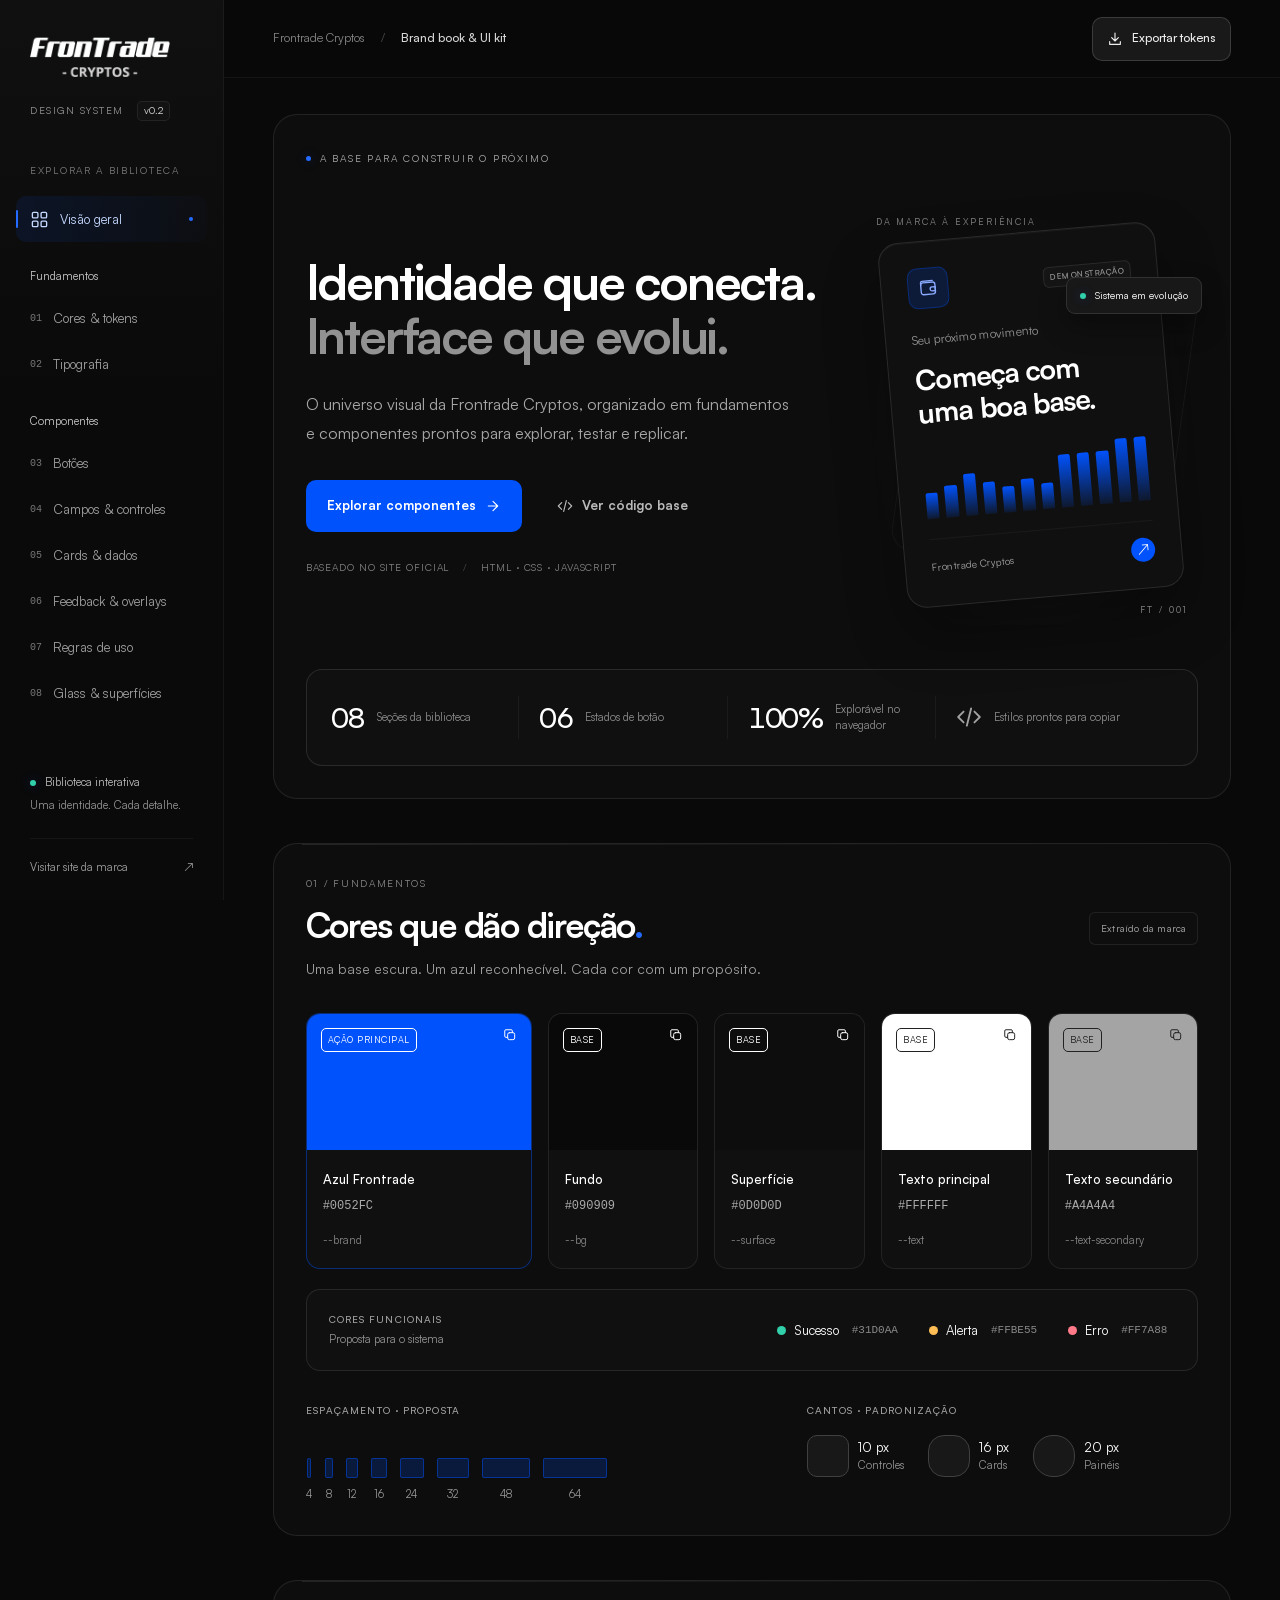
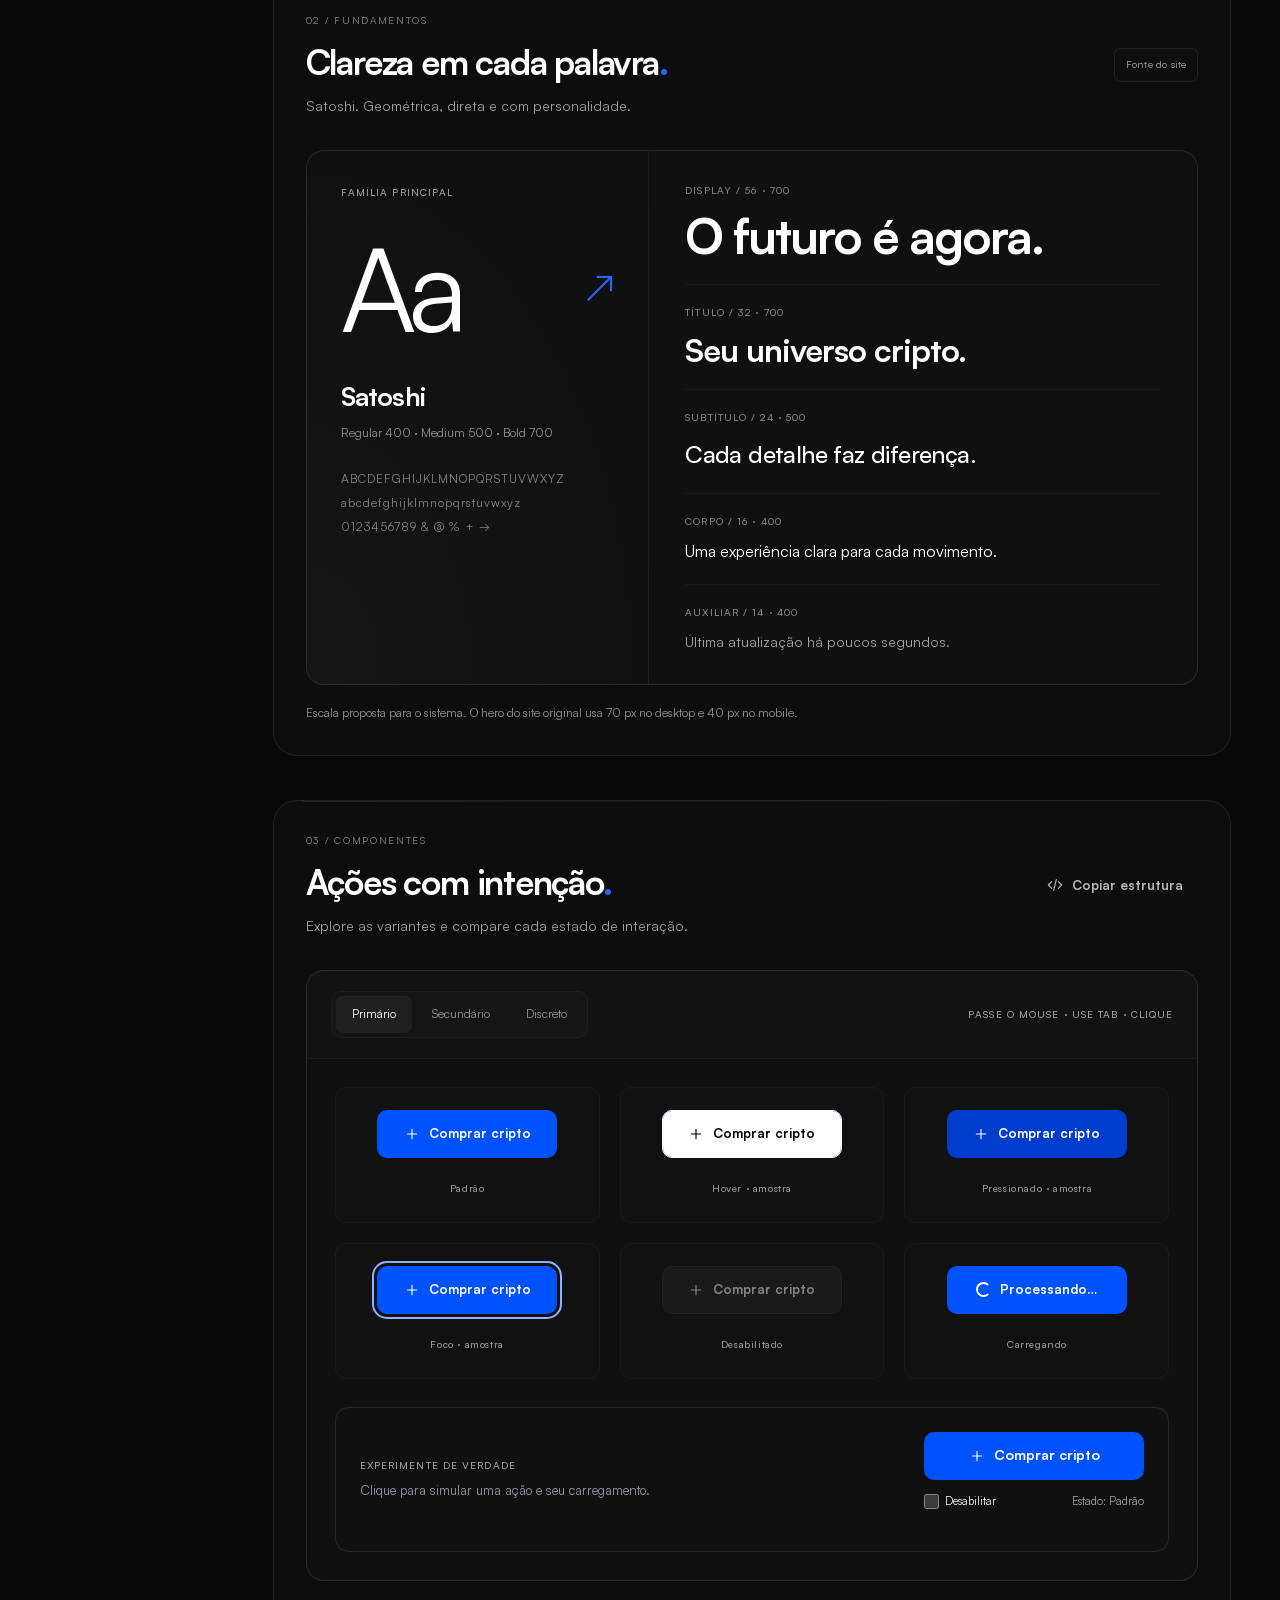
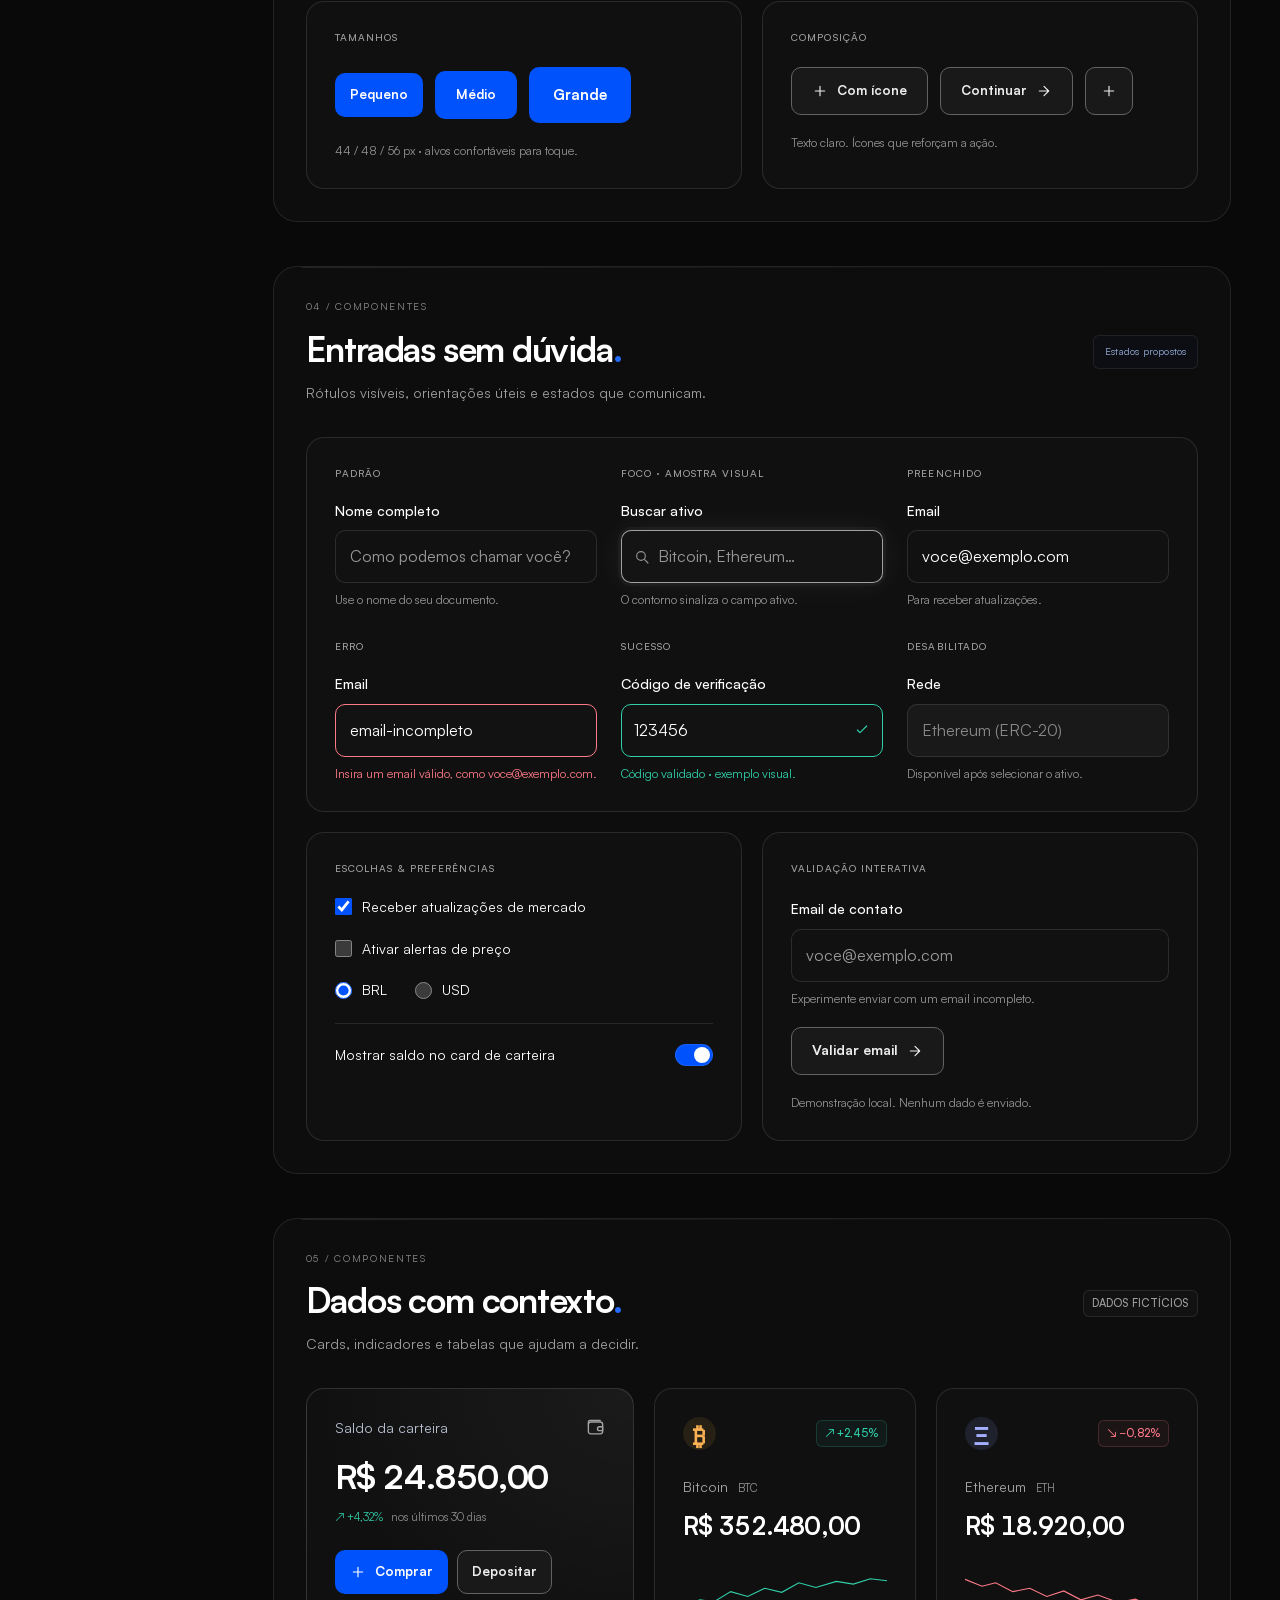
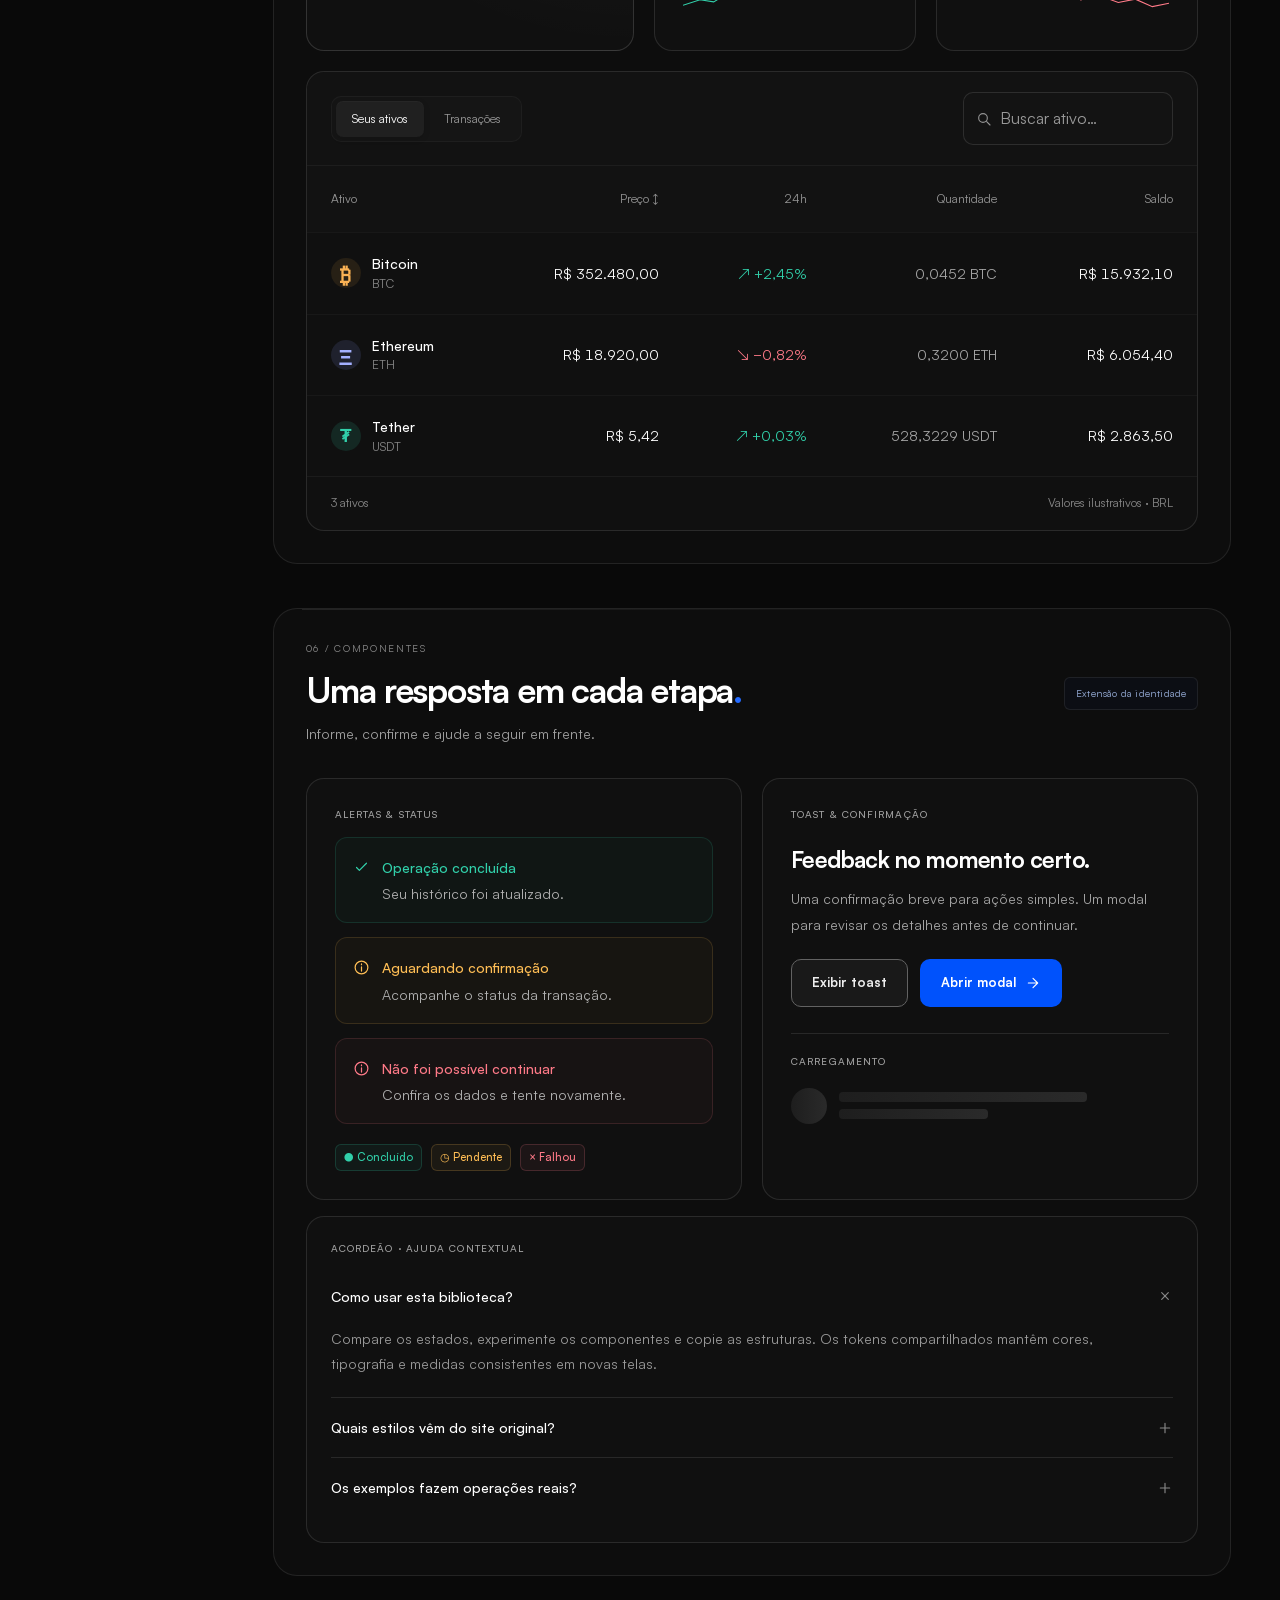
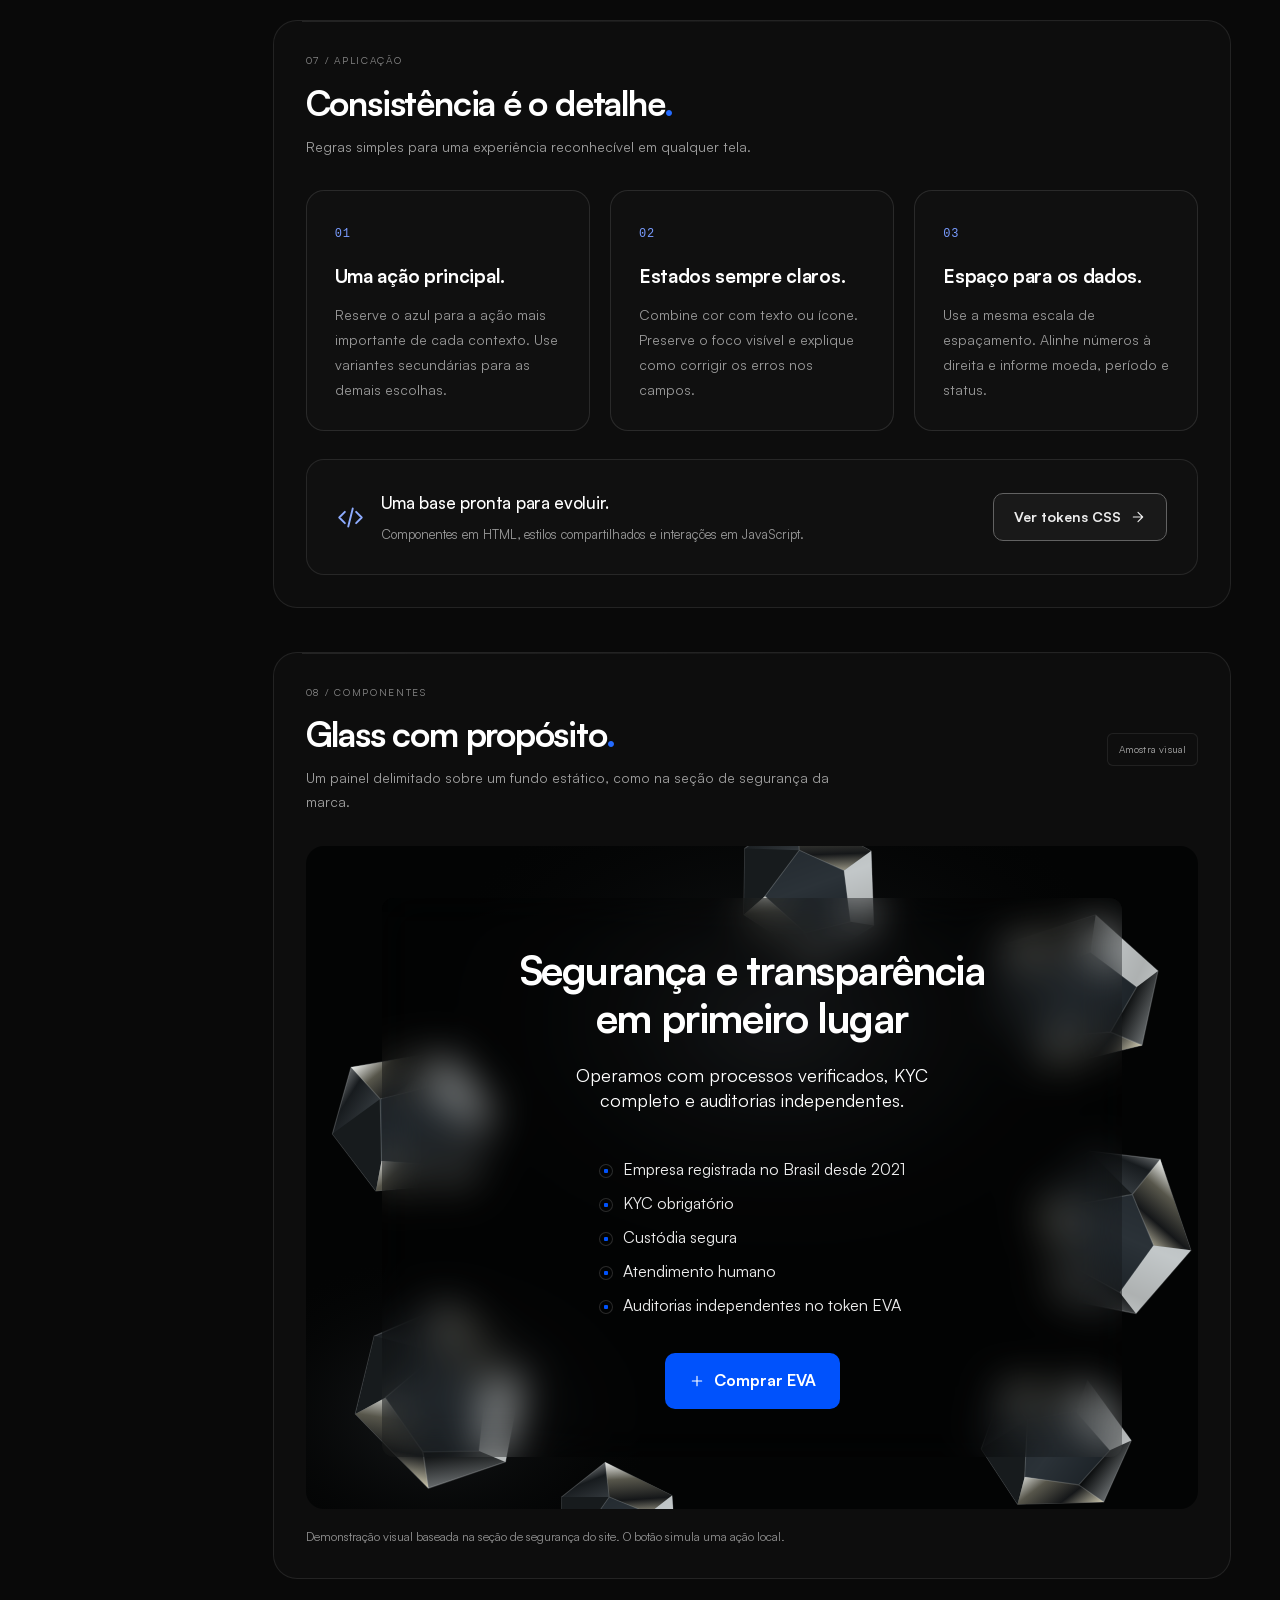
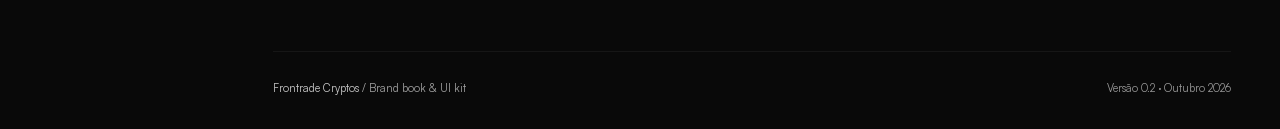
==== index.html @ 5e837ef0 "Set button hover transitions to 240ms ease-in-out" ====
<!doctype html>
<html lang="pt-BR">
<head>
  <meta charset="UTF-8"><meta name="viewport" content="width=device-width, initial-scale=1">
  <meta name="theme-color" content="#090909">
  <link rel="icon" type="image/webp" href="assets/logo.webp">
  <title>Frontrade Cryptos — Brand book & UI kit</title>
  <link rel="stylesheet" href="styles.css?v=buttons-240ms-21"><script src="app.js?v=buttons-240ms-21" defer></script>
</head>
<body>
<svg class="sprite" aria-hidden="true" xmlns="http://www.w3.org/2000/svg"><defs>
<symbol id="i-arrow" viewBox="0 0 24 24"><path d="M5 12h14M12 5l7 7-7 7"/></symbol>
<symbol id="i-copy" viewBox="0 0 24 24"><rect x="8" y="8" width="12" height="12" rx="3"/><path d="M16 8V5a2 2 0 0 0-2-2H5a2 2 0 0 0-2 2v9a2 2 0 0 0 2 2h3"/></symbol>
<symbol id="i-plus" viewBox="0 0 24 24"><path d="M12 5v14M5 12h14"/></symbol>
<symbol id="i-check" viewBox="0 0 24 24"><path d="m5 12 4 4L19 6"/></symbol>
<symbol id="i-down" viewBox="0 0 24 24"><path d="m6 9 6 6 6-6"/></symbol>
<symbol id="i-close" viewBox="0 0 24 24"><path d="m6 6 12 12M6 18 18 6"/></symbol>
<symbol id="i-grid" viewBox="0 0 24 24"><rect x="3" y="3" width="7" height="7" rx="1.5"/><rect x="14" y="3" width="7" height="7" rx="1.5"/><rect x="3" y="14" width="7" height="7" rx="1.5"/><rect x="14" y="14" width="7" height="7" rx="1.5"/></symbol>
<symbol id="i-code" viewBox="0 0 24 24"><path d="m7 7-5 5 5 5m10-10 5 5-5 5M14 4l-4 16"/></symbol>
<symbol id="i-wallet" viewBox="0 0 24 24"><rect x="3" y="5" width="18" height="15" rx="3"/><path d="M17 11h4v5h-4a2.5 2.5 0 0 1 0-5ZM3 8V5a2 2 0 0 1 2-2h13"/></symbol>
<symbol id="i-info" viewBox="0 0 24 24"><circle cx="12" cy="12" r="9"/><path d="M12 11v6m0-10v1"/></symbol>
<symbol id="i-download" viewBox="0 0 24 24"><path d="M12 3v12m-5-5 5 5 5-5M4 16v4h16v-4"/></symbol>
<symbol id="i-search" viewBox="0 0 24 24"><circle cx="10.5" cy="10.5" r="6.5"/><path d="m16 16 5 5"/></symbol>
<symbol id="i-menu" viewBox="0 0 24 24"><path d="M4 6h16M4 12h16M4 18h16"/></symbol>
</defs></svg>
<a class="skip" href="#main">Ir para o conteúdo</a>
<aside class="sidebar" id="sidebar">
  <a href="#overview" class="brand"><img src="assets/logo.webp" alt="FronTrade Cryptos"><span>DESIGN SYSTEM <span class="version">v0.2</span></span></a>
  <div class="nav-label">EXPLORAR A BIBLIOTECA</div>
  <nav aria-label="Seções do brand book">
    <a class="nav-link active" href="#overview"><svg class="icon"><use href="#i-grid"/></svg>Visão geral<span class="nav-dot"></span></a>
    <div class="nav-group">Fundamentos</div>
    <a class="nav-link" href="#colors"><span class="nav-number">01</span>Cores & tokens</a>
    <a class="nav-link" href="#type"><span class="nav-number">02</span>Tipografia</a>
    <div class="nav-group">Componentes</div>
    <a class="nav-link" href="#buttons"><span class="nav-number">03</span>Botões</a>
    <a class="nav-link" href="#forms"><span class="nav-number">04</span>Campos & controles</a>
    <a class="nav-link" href="#data"><span class="nav-number">05</span>Cards & dados</a>
    <a class="nav-link" href="#feedback"><span class="nav-number">06</span>Feedback & overlays</a>
    <a class="nav-link" href="#rules"><span class="nav-number">07</span>Regras de uso</a>
    <a class="nav-link" href="#glass"><span class="nav-number">08</span>Glass & superfícies</a>
  </nav>
  <div class="sidebar-bottom"><span class="live-dot"></span> Biblioteca interativa<p>Uma identidade. Cada detalhe.</p><a href="https://frontradecryptos.com/" target="_blank" rel="noopener noreferrer">Visitar site da marca <span>↗</span></a></div>
</aside>
<div class="workspace">
  <header class="topbar"><div class="breadcrumb"><button class="icon-btn mobile-menu" id="menu-toggle" aria-label="Abrir navegação" aria-expanded="false" aria-controls="sidebar"><svg class="icon"><use href="#i-menu"/></svg></button><span>Frontrade Cryptos</span><span class="slash">/</span><strong>Brand book & UI kit</strong></div><button class="btn secondary small" id="download-tokens"><svg class="icon"><use href="#i-download"/></svg>Exportar tokens</button></header>
  <main id="main" tabindex="-1">
    <section id="overview" class="overview">
      <div class="eyebrow"><span class="live-dot"></span> A BASE PARA CONSTRUIR O PRÓXIMO</div>
      <div class="hero-grid"><div><h1>Identidade que conecta.<br><span>Interface que evolui.</span></h1><p class="hero-description">O universo visual da Frontrade Cryptos, organizado em fundamentos e componentes prontos para explorar, testar e replicar.</p><div class="hero-actions"><a href="#buttons" class="btn primary">Explorar componentes <svg class="icon"><use href="#i-arrow"/></svg></a><button class="btn ghost" id="open-code"><svg class="icon"><use href="#i-code"/></svg>Ver código base</button></div><div class="hero-meta"><span>BASEADO NO SITE OFICIAL</span><span class="divider">/</span><span>HTML · CSS · JAVASCRIPT</span></div></div>
      <div class="hero-art" role="img" aria-label="Exemplo de card de carteira"><div class="art-grid"></div><span class="art-caption">DA MARCA À EXPERIÊNCIA</span><div class="floating-chip"><span class="live-dot"></span> Sistema em evolução</div><div class="hero-card"><div class="card-top"><span class="wallet-icon"><svg class="icon"><use href="#i-wallet"/></svg></span><span class="badge neutral">DEMONSTRAÇÃO</span></div><span class="muted">Seu próximo movimento</span><h2>Começa com<br>uma boa base.</h2><div class="mini-chart" aria-hidden="true"><span></span><span></span><span></span><span></span><span></span><span></span><span></span><span></span><span></span><span></span><span></span><span></span></div><div class="card-bottom"><span>Frontrade Cryptos</span><span class="circle-arrow">↗</span></div></div><span class="art-index">FT / 001</span></div></div>
      <div class="overview-strip"><div><strong>08</strong><span>Seções da biblioteca</span></div><div><strong>06</strong><span>Estados de botão</span></div><div><strong>100%</strong><span>Explorável no navegador</span></div><div><svg class="icon"><use href="#i-code"/></svg><span>Estilos prontos para copiar</span></div></div>
    </section>

    <section id="colors" class="book-section"><div class="section-head"><div><div class="section-kicker">01 / FUNDAMENTOS</div><h2>Cores que dão direção<span>.</span></h2><p>Uma base escura. Um azul reconhecível. Cada cor com um propósito.</p></div><span class="source-badge">Extraído da marca</span></div>
      <div class="palette" id="palette"></div>
      <div class="semantic-row"><span class="label">CORES FUNCIONAIS <small>Proposta para o sistema</small></span><button class="semantic-color" data-copy="#31D0AA"><span style="--swatch:#31D0AA"></span>Sucesso <code>#31D0AA</code></button><button class="semantic-color" data-copy="#FFBE55"><span style="--swatch:#FFBE55"></span>Alerta <code>#FFBE55</code></button><button class="semantic-color" data-copy="#FF7A88"><span style="--swatch:#FF7A88"></span>Erro <code>#FF7A88</code></button></div>
      <div class="token-details"><div><span class="label">ESPAÇAMENTO · PROPOSTA</span><div class="spacing-list" id="spacing-list"></div></div><div><span class="label">CANTOS · PADRONIZAÇÃO</span><div class="radius-list"><div><i style="border-radius:10px"></i><span>10 px<small>Controles</small></span></div><div><i style="border-radius:16px"></i><span>16 px<small>Cards</small></span></div><div><i style="border-radius:20px"></i><span>20 px<small>Painéis</small></span></div></div></div></div>
    </section>

    <section id="type" class="book-section"><div class="section-head"><div><div class="section-kicker">02 / FUNDAMENTOS</div><h2>Clareza em cada palavra<span>.</span></h2><p>Satoshi. Geométrica, direta e com personalidade.</p></div><span class="source-badge">Fonte do site</span></div><div class="type-panel"><div class="type-specimen"><span class="label">FAMÍLIA PRINCIPAL</span><div class="big-aa">Aa<span>↗</span></div><h3>Satoshi</h3><p>Regular 400 · Medium 500 · Bold 700</p><div class="alphabet">ABCDEFGHIJKLMNOPQRSTUVWXYZ<br>abcdefghijklmnopqrstuvwxyz<br>0123456789 & @ % + →</div></div><div class="type-scale"><div><span class="label">DISPLAY / 56 · 700</span><p class="display-example">O futuro é agora.</p></div><div><span class="label">TÍTULO / 32 · 700</span><p class="title-example">Seu universo cripto.</p></div><div><span class="label">SUBTÍTULO / 24 · 500</span><p class="subtitle-example">Cada detalhe faz diferença.</p></div><div><span class="label">CORPO / 16 · 400</span><p>Uma experiência clara para cada movimento.</p></div><div><span class="label">AUXILIAR / 14 · 400</span><p class="muted caption-example">Última atualização há poucos segundos.</p></div></div></div><p class="section-note">Escala proposta para o sistema. O hero do site original usa 70 px no desktop e 40 px no mobile.</p></section>

    <section id="buttons" class="book-section"><div class="section-head"><div><div class="section-kicker">03 / COMPONENTES</div><h2>Ações com intenção<span>.</span></h2><p>Explore as variantes e compare cada estado de interação.</p></div><button class="btn ghost small" data-snippet="buttons"><svg class="icon"><use href="#i-code"/></svg>Copiar estrutura</button></div>
      <div class="panel"><div class="panel-toolbar"><div class="tabs" role="tablist" aria-label="Variantes de botão" id="button-tabs"><button role="tab" aria-selected="true" aria-controls="button-preview" id="tab-primary" data-variant="primary" tabindex="0">Primário</button><button role="tab" aria-selected="false" aria-controls="button-preview" id="tab-secondary" data-variant="secondary" tabindex="-1">Secundário</button><button role="tab" aria-selected="false" aria-controls="button-preview" id="tab-ghost" data-variant="ghost" tabindex="-1">Discreto</button></div><span class="label toolbar-note">PASSE O MOUSE · USE TAB · CLIQUE</span></div><div id="button-preview" role="tabpanel" aria-labelledby="tab-primary"><div class="state-grid" id="button-states"></div><div class="playground"><div><span class="label">EXPERIMENTE DE VERDADE</span><p>Clique para simular uma ação e seu carregamento.</p></div><div class="playground-actions"><button class="btn primary" id="live-button"><svg class="icon"><use href="#i-plus"/></svg>Comprar cripto</button><div class="live-controls"><label class="check-label"><input type="checkbox" id="disable-live">Desabilitar</label><span id="live-button-state" role="status" aria-live="polite">Estado: Padrão</span></div></div></div></div></div>
      <div class="button-extras"><div class="panel inset"><span class="label">TAMANHOS</span><div class="sample-row"><button class="btn primary small" data-demo-action>Pequeno</button><button class="btn primary" data-demo-action>Médio</button><button class="btn primary large" data-demo-action>Grande</button></div><p class="section-note">44 / 48 / 56 px · alvos confortáveis para toque.</p></div><div class="panel inset"><span class="label">COMPOSIÇÃO</span><div class="sample-row"><button class="btn secondary" data-demo-action><svg class="icon"><use href="#i-plus"/></svg>Com ícone</button><button class="btn secondary" data-demo-action>Continuar<svg class="icon"><use href="#i-arrow"/></svg></button><button class="btn secondary icon-only" aria-label="Adicionar ativo, demonstração" data-demo-action><svg class="icon"><use href="#i-plus"/></svg></button></div><p class="section-note">Texto claro. Ícones que reforçam a ação.</p></div></div>
    </section>

    <section id="forms" class="book-section"><div class="section-head"><div><div class="section-kicker">04 / COMPONENTES</div><h2>Entradas sem dúvida<span>.</span></h2><p>Rótulos visíveis, orientações úteis e estados que comunicam.</p></div><span class="source-badge proposed">Estados propostos</span></div>
      <div class="panel inset"><div class="field-grid"><div class="field"><span class="label state-label">PADRÃO</span><label for="field-name">Nome completo</label><input id="field-name" placeholder="Como podemos chamar você?" aria-describedby="field-name-help"><small id="field-name-help">Use o nome do seu documento.</small></div><div class="field"><span class="label state-label">FOCO · AMOSTRA VISUAL</span><label for="field-focus">Buscar ativo</label><div class="input-wrap focus-sample"><svg class="icon"><use href="#i-search"/></svg><input id="field-focus" placeholder="Bitcoin, Ethereum…" aria-describedby="field-focus-help"></div><small id="field-focus-help">O contorno sinaliza o campo ativo.</small></div><div class="field"><span class="label state-label">PREENCHIDO</span><label for="field-filled">Email</label><input id="field-filled" type="email" value="voce@exemplo.com" aria-describedby="field-filled-help"><small id="field-filled-help">Para receber atualizações.</small></div><div class="field error"><span class="label state-label">ERRO</span><label for="field-error">Email</label><input id="field-error" value="email-incompleto" aria-invalid="true" aria-describedby="email-error"><small id="email-error">Insira um email válido, como voce@exemplo.com.</small></div><div class="field success"><span class="label state-label">SUCESSO</span><label for="field-success">Código de verificação</label><div class="input-wrap"><input id="field-success" value="123456" aria-describedby="code-success"><svg class="icon"><use href="#i-check"/></svg></div><small id="code-success">Código validado · exemplo visual.</small></div><div class="field"><span class="label state-label">DESABILITADO</span><label for="field-disabled">Rede</label><input id="field-disabled" value="Ethereum (ERC-20)" disabled aria-describedby="field-disabled-help"><small id="field-disabled-help">Disponível após selecionar o ativo.</small></div></div></div>
      <div class="controls-grid"><div class="panel inset"><span class="label">ESCOLHAS & PREFERÊNCIAS</span><label class="check-label"><input type="checkbox" checked><span>Receber atualizações de mercado</span></label><label class="check-label"><input type="checkbox"><span>Ativar alertas de preço</span></label><div class="radio-row"><label class="check-label"><input type="radio" name="currency" value="BRL" checked>BRL</label><label class="check-label"><input type="radio" name="currency" value="USD">USD</label></div><div class="switch-row"><label for="balance-switch">Mostrar saldo no card de carteira</label><input class="switch" role="switch" type="checkbox" id="balance-switch" checked></div></div><form class="panel inset" id="demo-form" novalidate><span class="label">VALIDAÇÃO INTERATIVA</span><div class="field"><label for="demo-email">Email de contato</label><input id="demo-email" type="email" placeholder="voce@exemplo.com" autocomplete="email" required aria-describedby="demo-email-message"><small id="demo-email-message">Experimente enviar com um email incompleto.</small></div><button class="btn secondary" type="submit">Validar email<svg class="icon"><use href="#i-arrow"/></svg></button><p class="section-note">Demonstração local. Nenhum dado é enviado.</p></form></div>
    </section>

    <section id="data" class="book-section"><div class="section-head"><div><div class="section-kicker">05 / COMPONENTES</div><h2>Dados com contexto<span>.</span></h2><p>Cards, indicadores e tabelas que ajudam a decidir.</p></div><span class="badge neutral">DADOS FICTÍCIOS</span></div>
      <div class="portfolio-grid"><article class="panel balance-card"><div class="card-top"><span>Saldo da carteira</span><svg class="icon muted"><use href="#i-wallet"/></svg></div><h3 id="portfolio-balance">R$ 24.850,00</h3><span class="trend positive">↗ +4,32% <span>nos últimos 30 dias</span></span><div class="card-actions"><button class="btn primary small" id="buy-open"><svg class="icon"><use href="#i-plus"/></svg>Comprar</button><button class="btn secondary small" id="deposit-demo">Depositar</button></div></article><article class="panel market-card"><div class="card-top"><span class="coin bitcoin">₿</span><span class="badge positive">↗ +2,45%</span></div><span class="muted">Bitcoin <span class="ticker">BTC</span></span><h3>R$ 352.480,00</h3><svg class="sparkline" role="img" viewBox="0 0 300 50" aria-label="Ilustração de variação positiva"><path d="M0 43 25 35 45 38 70 23 95 30 120 18 145 24 170 10 195 17 225 8 250 12 275 4 300 7"/></svg></article><article class="panel market-card"><div class="card-top"><span class="coin ethereum">Ξ</span><span class="badge negative">↘ −0,82%</span></div><span class="muted">Ethereum <span class="ticker">ETH</span></span><h3>R$ 18.920,00</h3><svg class="sparkline negative-line" role="img" viewBox="0 0 300 50" aria-label="Ilustração de variação negativa"><path d="M0 5 25 15 45 10 70 23 95 18 120 30 145 22 170 35 195 28 225 39 250 34 275 45 300 40"/></svg></article></div>
      <div class="panel table-panel"><div class="panel-toolbar table-toolbar"><div class="tabs" role="tablist" aria-label="Dados da carteira" id="data-tabs"><button id="tab-assets" role="tab" aria-controls="data-panel" aria-selected="true" tabindex="0" data-view="assets">Seus ativos</button><button id="tab-history" role="tab" aria-controls="data-panel" aria-selected="false" tabindex="-1" data-view="history">Transações</button></div><div class="input-wrap table-search"><svg class="icon"><use href="#i-search"/></svg><input id="asset-search" aria-label="Filtrar ativos ou transações" placeholder="Buscar ativo…"></div></div><div id="data-panel" role="tabpanel" aria-labelledby="tab-assets"><div class="table-scroll" tabindex="0" role="region" aria-label="Tabela demonstrativa; role horizontalmente para ver todas as colunas"><table id="asset-table"><caption class="sr-only">Ativos fictícios para demonstrar o componente de tabela</caption><thead id="table-head"></thead><tbody id="table-body"></tbody></table></div><div class="empty-state" id="empty-state" hidden><svg class="icon"><use href="#i-search"/></svg><h3>Nenhum resultado encontrado</h3><p>Tente outro nome ou símbolo de ativo.</p><button class="btn secondary small" id="clear-search">Limpar busca</button></div></div><div class="table-footer"><span id="result-count" role="status" aria-live="polite" aria-atomic="true"></span><span>Valores ilustrativos · BRL</span></div></div>
    </section>

    <section id="feedback" class="book-section"><div class="section-head"><div><div class="section-kicker">06 / COMPONENTES</div><h2>Uma resposta em cada etapa<span>.</span></h2><p>Informe, confirme e ajude a seguir em frente.</p></div><span class="source-badge proposed">Extensão da identidade</span></div>
      <div class="feedback-grid"><div class="panel inset alert-list"><span class="label">ALERTAS & STATUS</span><div class="alert success"><svg class="icon"><use href="#i-check"/></svg><div><strong>Operação concluída</strong><p>Seu histórico foi atualizado.</p></div></div><div class="alert warning"><svg class="icon"><use href="#i-info"/></svg><div><strong>Aguardando confirmação</strong><p>Acompanhe o status da transação.</p></div></div><div class="alert danger"><svg class="icon"><use href="#i-info"/></svg><div><strong>Não foi possível continuar</strong><p>Confira os dados e tente novamente.</p></div></div><div class="badge-row"><span class="badge positive">● Concluído</span><span class="badge warning">◷ Pendente</span><span class="badge negative">× Falhou</span></div></div><div class="panel inset"><span class="label">TOAST & CONFIRMAÇÃO</span><h3 class="component-title">Feedback no momento certo.</h3><p class="muted component-copy">Uma confirmação breve para ações simples. Um modal para revisar os detalhes antes de continuar.</p><div class="sample-row"><button class="btn secondary" id="toast-demo">Exibir toast</button><button class="btn primary" id="modal-open">Abrir modal<svg class="icon"><use href="#i-arrow"/></svg></button></div><div class="skeleton-example"><span class="label">CARREGAMENTO</span><div class="skeleton-row" role="img" aria-label="Exemplo visual de carregamento"><div class="skeleton circle"></div><div><div class="skeleton line"></div><div class="skeleton line short"></div></div></div></div></div></div>
      <div class="panel accordion-panel"><span class="label">ACORDEÃO · AJUDA CONTEXTUAL</span><details open><summary>Como usar esta biblioteca?<svg class="icon"><use href="#i-plus"/></svg></summary><p>Compare os estados, experimente os componentes e copie as estruturas. Os tokens compartilhados mantêm cores, tipografia e medidas consistentes em novas telas.</p></details><details><summary>Quais estilos vêm do site original?<svg class="icon"><use href="#i-plus"/></svg></summary><p>O azul #0052FC, as superfícies escuras, a fonte Satoshi e a linguagem dos cantos arredondados. A escala operacional, os estados e as cores funcionais são propostas para evoluir a identidade no sistema.</p></details><details><summary>Os exemplos fazem operações reais?<svg class="icon"><use href="#i-plus"/></svg></summary><p>Todos os valores são fictícios. As interações funcionam apenas nesta página, sem enviar dados ou executar compras.</p></details></div>
    </section>

    <section id="rules" class="book-section"><div class="section-head"><div><div class="section-kicker">07 / APLICAÇÃO</div><h2>Consistência é o detalhe<span>.</span></h2><p>Regras simples para uma experiência reconhecível em qualquer tela.</p></div></div><div class="rules-grid"><article class="panel inset"><span class="rule-number">01</span><h3>Uma ação principal.</h3><p>Reserve o azul para a ação mais importante de cada contexto. Use variantes secundárias para as demais escolhas.</p></article><article class="panel inset"><span class="rule-number">02</span><h3>Estados sempre claros.</h3><p>Combine cor com texto ou ícone. Preserve o foco visível e explique como corrigir os erros nos campos.</p></article><article class="panel inset"><span class="rule-number">03</span><h3>Espaço para os dados.</h3><p>Use a mesma escala de espaçamento. Alinhe números à direita e informe moeda, período e status.</p></article></div><div class="closing"><div><svg class="icon"><use href="#i-code"/></svg><div><strong>Uma base pronta para evoluir.</strong><p>Componentes em HTML, estilos compartilhados e interações em JavaScript.</p></div></div><button class="btn secondary" id="view-css">Ver tokens CSS<svg class="icon"><use href="#i-arrow"/></svg></button></div></section>
    <section id="glass" class="book-section">
      <div class="section-head"><div><div class="section-kicker">08 / COMPONENTES</div><h2>Glass com propósito<span>.</span></h2><p>Um painel delimitado sobre um fundo estático, como na seção de segurança da marca.</p></div><span class="source-badge">Amostra visual</span></div>
      <div class="glass-stage">
        <article class="glass-security" aria-labelledby="glass-title">
          <h3 id="glass-title">Segurança e transparência<br>em primeiro lugar</h3>
          <p>Operamos com processos verificados, KYC<br class="glass-desktop-break"> completo e auditorias independentes.</p>
          <ul class="glass-assurances">
            <li>Empresa registrada no Brasil desde 2021</li>
            <li>KYC obrigatório</li>
            <li>Custódia segura</li>
            <li>Atendimento humano</li>
            <li>Auditorias independentes no token EVA</li>
          </ul>
          <button class="btn primary large" data-demo-action><svg class="icon"><use href="#i-plus"/></svg>Comprar EVA</button>
        </article>
      </div>
      <p class="section-note">Demonstração visual baseada na seção de segurança do site. O botão simula uma ação local.</p>
    </section>
    <footer><span>Frontrade Cryptos <span class="muted">/ Brand book & UI kit</span></span><span>Versão 0.2 · Outubro 2026</span></footer>
  </main>
</div>
<div class="toast" id="toast" role="status" aria-live="polite" hidden><span class="toast-icon"><svg class="icon"><use href="#i-check"/></svg></span><span id="toast-text"></span><button class="icon-btn" id="toast-close" aria-label="Fechar notificação"><svg class="icon"><use href="#i-close"/></svg></button></div>
<dialog id="trade-modal" class="modal" aria-labelledby="modal-title"><div class="modal-header"><span class="label">EXEMPLO DE CONFIRMAÇÃO</span><button class="icon-btn" data-close-dialog aria-label="Fechar modal"><svg class="icon"><use href="#i-close"/></svg></button></div><div class="modal-icon"><svg class="icon"><use href="#i-wallet"/></svg></div><h2 id="modal-title">Revise seu movimento.</h2><p class="muted">Uma prévia de como confirmar uma compra.</p><div class="trade-summary"><div><span>Ativo</span><strong>Bitcoin · BTC</strong></div><div><span>Valor da compra</span><strong>R$ 500,00</strong></div><div><span>Taxa ilustrativa</span><strong>R$ 5,00</strong></div><div><span>Total</span><strong>R$ 505,00</strong></div></div><p class="demo-note"><svg class="icon"><use href="#i-info"/></svg>Demonstração com dados fictícios.</p><div class="modal-actions"><button class="btn secondary" data-close-dialog>Cancelar</button><button class="btn primary" id="confirm-demo">Confirmar exemplo<svg class="icon"><use href="#i-check"/></svg></button></div></dialog>
<dialog class="code-dialog" id="code-dialog" aria-labelledby="code-title"><div class="modal-header"><div><span class="label">PARA REPLICAR</span><h2 id="code-title">Código base</h2></div><button class="icon-btn" data-close-dialog aria-label="Fechar código"><svg class="icon"><use href="#i-close"/></svg></button></div><p class="muted" id="code-description">Use os tokens junto ao arquivo styles.css da biblioteca.</p><pre tabindex="0" role="region" aria-label="Código para copiar"><code id="code-content"></code></pre><div class="modal-actions"><button class="btn primary" id="copy-code"><svg class="icon"><use href="#i-copy"/></svg>Copiar código</button><button class="btn secondary" data-close-dialog>Fechar</button></div></dialog>
</body></html>
---- styles.css ----
@font-face{font-family:Satoshi;src:url('assets/Satoshi-Regular.woff2') format('woff2');font-weight:400;font-display:swap}
@font-face{font-family:Satoshi;src:url('assets/Satoshi-Medium.woff2') format('woff2');font-weight:500;font-display:swap}
@font-face{font-family:Satoshi;src:url('assets/Satoshi-Bold.woff2') format('woff2');font-weight:700;font-display:swap}
:root{color-scheme:dark;--brand:#0052fc;--brand-hover:#246bff;--brand-pressed:#003dcc;--bg:#090909;--surface:#0d0d0d;--surface-raised:#141414;--text:#fff;--text-secondary:#a4a4a4;--text-soft:#b2cbe2;--border:rgba(255,255,255,.1);--border-control:#626262;--space-1:4px;--space-2:8px;--space-3:12px;--space-4:16px;--space-6:24px;--space-8:32px;--space-12:48px;--space-16:64px;--success:#31d0aa;--warning:#ffbe55;--danger:#ff7a88;--focus:#8eb2ff;--radius-control:10px;--radius-card:16px;--radius-panel:20px;--font:'Satoshi',sans-serif}
*{box-sizing:border-box}html{scroll-behavior:auto;scroll-padding-top:94px}body{margin:0;background:var(--bg);color:var(--text);font:400 16px/1.55 var(--font);-webkit-font-smoothing:antialiased}button,input,select,textarea{font:inherit}button,a,input,summary{ -webkit-tap-highlight-color:transparent}button{cursor:pointer}a{color:inherit;text-decoration:none}button{color:inherit}button:disabled{cursor:not-allowed}button:focus-visible,a:focus-visible,summary:focus-visible{outline:2px solid var(--focus);outline-offset:4px}h1,h2,h3,p{margin:0}button,input{min-width:0}svg{flex-shrink:0}.icon{width:19px;height:19px;fill:none;stroke:currentColor;stroke-width:1.7;stroke-linecap:round;stroke-linejoin:round;vertical-align:middle}.sprite{position:absolute;width:0;height:0;overflow:hidden}.sr-only{position:absolute;width:1px;height:1px;padding:0;overflow:hidden;clip:rect(0,0,0,0);white-space:nowrap;border:0}.skip{position:fixed;top:8px;left:8px;transform:translateY(-160%);padding:12px;background:var(--brand);z-index:100}.skip:focus{transform:none}[hidden]{display:none!important}
.sidebar{width:244px;position:fixed;inset:0 auto 0 0;background:#0b0b0b;border-right:1px solid var(--border);padding:32px 20px 22px;display:flex;flex-direction:column;z-index:30}.brand{display:block;padding:0 12px}.brand img{width:148px;height:auto;display:block}.brand>span{display:flex;align-items:center;gap:13px;font-size:10px;letter-spacing:1.5px;color:var(--text-secondary);margin-top:24px}.version{letter-spacing:0;background:#202020;border:1px solid var(--border);border-radius:5px;padding:1px 6px;color:#d6d6d6}.nav-label{font-size:9px;letter-spacing:1.5px;color:#777;margin:44px 12px 16px}.nav-link{display:flex;align-items:center;gap:11px;min-height:44px;border-radius:8px;padding:11px 12px;color:#a9a9a9;font-size:13px;transition:background .2s,color .2s;position:relative}.nav-link:hover{background:#181818;color:#fff}.nav-link.active{background:#0052fc18;color:#87aaff}.nav-dot{margin-left:auto;height:5px;width:5px;border-radius:50%;background:var(--brand-hover)}.nav-link:not(.active) .nav-dot{display:none}.nav-group{margin:22px 12px 8px;color:#dedede;font-size:11px}.nav-number{font-size:10px;font-family:monospace;color:#777}.active .nav-number{color:#87aaff}.sidebar-bottom{margin-top:auto;padding:24px 12px 0;font-size:11px;color:#c3c3c3}.live-dot{display:inline-block;width:6px;height:6px;background:var(--brand-hover);border-radius:50%;box-shadow:0 0 12px #0052fc55;vertical-align:middle}.sidebar-bottom .live-dot{margin-right:6px;background:var(--success)}.sidebar-bottom p{font-size:11px;color:#777;margin-top:6px}.sidebar-bottom a{display:flex;justify-content:space-between;border-top:1px solid var(--border);padding-top:20px;margin-top:24px;color:#a4a4a4}.workspace{margin-left:244px}.topbar{height:74px;display:flex;align-items:center;justify-content:space-between;gap:16px;padding:0 46px;border-bottom:1px solid var(--border);background:#090909;position:sticky;top:0;z-index:20}.breadcrumb{display:flex;align-items:center;gap:15px;font-size:12px;white-space:nowrap}.breadcrumb>span:first-of-type{color:#888}.breadcrumb strong{font-weight:500}.slash{color:#484848}.mobile-menu{display:none!important}main{max-width:1460px;margin:0 auto;padding:0 46px}.eyebrow{font-size:10px;letter-spacing:1.8px;color:#bdc7da;display:flex;align-items:center;gap:9px}.overview{padding-top:48px}.hero-grid{display:grid;grid-template-columns:1.3fr 1fr;gap:22px;align-items:center;margin-top:28px}h1{font-size:clamp(35px,3.55vw,60px);letter-spacing:-2.1px;line-height:1.1;font-weight:700}h1>span{color:#787878}.hero-description{color:#a4a4a4;max-width:485px;margin-top:24px;font-size:15px;line-height:1.75}.hero-actions{display:flex;gap:10px;margin-top:28px;align-items:center;flex-wrap:wrap}.hero-meta{display:flex;gap:12px;font-size:8px;letter-spacing:1.4px;color:#777;margin-top:26px}.hero-meta .divider{color:#444}.hero-art{height:320px;position:relative;display:flex;align-items:center;justify-content:center;isolation:isolate;background:radial-gradient(ellipse at 50% 80%,#002eac28,transparent 70%);overflow:hidden}.art-grid{position:absolute;inset:10px;background-image:linear-gradient(#ffffff04 1px,transparent 1px),linear-gradient(90deg,#ffffff04 1px,transparent 1px);background-size:24px 24px;mask-image:radial-gradient(ellipse,#000,transparent 70%);z-index:-1}.art-caption{position:absolute;top:8px;left:24px;font-size:8px;letter-spacing:2px;color:#6d7484}.floating-chip{position:absolute;right:2px;top:43px;z-index:2;background:#151515;border:1px solid #383838;font-size:10px;padding:9px 12px;border-radius:7px;box-shadow:0 8px 24px #0005}.floating-chip .live-dot{background:var(--success);margin-right:6px}.hero-card{width:258px;transform:rotate(-6deg);border:1px solid #ffffff23;border-radius:18px;padding:23px;background:linear-gradient(150deg,#20232c,#101114 65%);box-shadow:0 15px 50px #0008}.card-top{display:flex;align-items:center;justify-content:space-between;margin-bottom:17px}.wallet-icon{background:#0052fc2c;color:#8aaaff;border:1px solid #0052fc55;border-radius:10px;padding:10px;display:flex}.hero-card>.muted{font-size:10px}.hero-card h2{font-size:25px;letter-spacing:-.8px;line-height:1.2;margin-top:9px}.hero-card .badge{font-size:7px;padding:3px 6px}.mini-chart{height:47px;display:flex;align-items:end;gap:6px;margin-top:20px}.mini-chart span{flex:1;height:40%;background:linear-gradient(var(--brand),#0052fc20);border-radius:2px 2px 0 0}.mini-chart span:nth-child(3n){height:65%}.mini-chart span:nth-child(2n){height:50%}.mini-chart span:nth-child(n+8){height:82%}.mini-chart span:nth-child(n+11){height:100%}.card-bottom{display:flex;align-items:center;justify-content:space-between;font-size:9px;margin-top:15px;border-top:1px solid var(--border);padding-top:12px;color:#a6a6a6}.circle-arrow{display:grid;place-items:center;width:24px;height:24px;background:#0052fc;border-radius:50%;color:#fff;font-size:14px}.art-index{position:absolute;bottom:8px;right:12px;letter-spacing:2px;font-size:8px;color:#66728e}.overview-strip{border-top:1px solid var(--border);border-bottom:1px solid var(--border);margin-top:44px;display:grid;grid-template-columns:1fr 1fr 1fr 1.15fr;padding:24px 0;gap:14px}.overview-strip>div{display:flex;align-items:center;gap:12px;border-right:1px solid var(--border)}.overview-strip>div:last-child{border:0}.overview-strip strong{font-size:24px;letter-spacing:-1px;font-weight:500}.overview-strip span{font-size:10px;color:#949494;max-width:110px}.overview-strip .icon{color:#848484;width:25px;height:25px}
.book-section{padding-top:68px}.section-head{display:flex;justify-content:space-between;align-items:center;gap:20px;margin-bottom:26px}.section-kicker{font-size:9px;letter-spacing:1.8px;color:#888;margin-bottom:10px}.section-head h2{font-size:29px;letter-spacing:-1px;line-height:1.2}.section-head h2>span{color:var(--brand-hover)}.section-head p{font-size:13px;color:var(--text-secondary);margin-top:10px}.source-badge{padding:6px 9px;border:1px solid var(--border);border-radius:6px;color:#aaa;font-size:9px;white-space:nowrap}.source-badge.proposed{color:#91a6d0;background:#0052fc08}.label{font-size:9px;letter-spacing:1.2px;font-weight:500;color:#949494;display:block}.label small{display:block;letter-spacing:0;font-size:10px;font-weight:400;color:#777;margin-top:4px}.palette{display:grid;grid-template-columns:1.4fr repeat(4,1fr);gap:12px}.color-card{padding:0;border:1px solid var(--border);border-radius:12px;overflow:hidden;background:var(--surface);text-align:left;transition:transform .2s,border-color .2s}.color-card:hover{transform:translateY(-3px);border-color:#ffffff40}.color-swatch{height:112px;background:var(--swatch);padding:12px;display:flex;align-items:start;justify-content:space-between;color:var(--swatch-text,#fff)}.color-swatch .icon{width:14px;height:14px;opacity:.6}.swatch-tag{font-size:8px;letter-spacing:1px;border:1px solid #ffffff30;padding:3px 6px;border-radius:4px}.color-info{padding:15px 13px}.color-info strong{display:block;font-size:12px;font-weight:500}.color-info code{display:block;font-size:10px;color:#aaa;margin-top:5px}.color-info small{font-size:8px;color:#777;display:block;margin-top:11px}.semantic-row{display:flex;align-items:center;justify-content:space-between;gap:15px;margin-top:18px;background:var(--surface);border:1px solid var(--border);border-radius:10px;padding:18px}.semantic-color{background:none;border:0;display:flex;align-items:center;gap:8px;font-size:11px;padding:8px}.semantic-color>span{width:9px;height:9px;border-radius:50%;background:var(--swatch)}.semantic-color code{color:#898989;font-size:9px;margin-left:5px}.token-details{margin-top:26px;display:grid;grid-template-columns:1.2fr 1fr;gap:30px}.spacing-list{display:flex;gap:13px;align-items:end;margin-top:16px;height:68px}.spacing-item{display:flex;flex-direction:column;gap:8px;align-items:center}.spacing-item i{display:block;width:var(--space);height:20px;background:#0052fc33;border:1px solid #0052fc77;border-radius:2px}.spacing-item span{font-size:9px;color:#888}.radius-list{display:flex;gap:24px;margin-top:16px}.radius-list>div{display:flex;align-items:center;gap:9px}.radius-list i{display:block;width:42px;height:42px;background:#181818;border:1px solid #404040}.radius-list span{font-size:11px}.radius-list small{display:block;font-size:9px;color:#888}.type-panel{border:1px solid var(--border);border-radius:var(--radius-card);display:grid;grid-template-columns:1fr 1.6fr;overflow:hidden;background:var(--surface)}.type-specimen{padding:30px;border-right:1px solid var(--border);background:radial-gradient(circle at 0% 100%,#0052fc12,transparent 80%)}.big-aa{font-size:108px;line-height:1.2;letter-spacing:-7px;display:flex;align-items:center;justify-content:space-between;margin:16px 0}.big-aa span{font-size:35px;font-weight:400;color:var(--brand-hover);letter-spacing:0}.type-specimen h3{font-size:22px}.type-specimen p{font-size:10px;color:#999;margin-top:5px}.alphabet{font-size:12px;color:#737373;letter-spacing:1px;line-height:1.9;margin-top:24px;overflow-wrap:anywhere}.type-scale{padding:26px 32px}.type-scale>div{padding:14px 0;border-bottom:1px solid var(--border)}.type-scale>div:first-child{padding-top:0}.type-scale>div:last-child{border:0;padding-bottom:0}.type-scale .label{font-size:8px;margin-bottom:6px}.display-example{font-size:clamp(30px,3.8vw,56px);font-weight:700;letter-spacing:-2px;line-height:1.15}.title-example{font-size:32px;font-weight:700;letter-spacing:-1px;line-height:1.2}.subtitle-example{font-size:24px;font-weight:500;letter-spacing:-.6px}.caption-example{font-size:14px}.section-note{font-size:10px;color:#909090;margin-top:14px;line-height:1.6}.panel{border:1px solid var(--border);border-radius:var(--radius-card);background:var(--surface);overflow:hidden}.panel-toolbar{padding:17px 22px;display:flex;justify-content:space-between;align-items:center;gap:16px;border-bottom:1px solid var(--border)}.tabs{display:flex;gap:4px;border-radius:8px;padding:4px;background:#181818;max-width:100%}.tabs button{background:transparent;border:0;border-radius:5px;padding:8px 14px;color:#999;font-size:11px;min-height:34px;transition:background .2s,color .2s;white-space:nowrap}.tabs button:hover{color:#fff}.tabs button[aria-selected=true]{background:#2b2b2b;color:#fff;box-shadow:0 1px 5px #0003}.toolbar-note{font-size:8px;letter-spacing:.8px}.state-grid{display:grid;grid-template-columns:repeat(3,1fr);padding:24px;gap:24px 14px}.state-cell{display:flex;flex-direction:column;align-items:center;gap:14px;padding:15px 8px;background:#101010;border:1px dashed #ffffff0d;border-radius:10px;min-width:0}.state-cell .label{font-size:8px;letter-spacing:1px;color:#858585}.state-cell .btn{width:min(100%,180px);font-size:12px;min-height:44px;padding:11px 14px}.btn{min-height:48px;padding:12px 20px;border:1px solid transparent;border-radius:var(--radius-control);font-weight:700;font-size:13px;display:inline-flex;align-items:center;justify-content:center;gap:9px;line-height:1.35;transition:background .18s,border-color .18s,box-shadow .18s;white-space:nowrap}.btn.primary{background:var(--brand);color:#fff}.btn.primary.state-hover{background:var(--brand-hover)}.btn.primary:active,.btn.primary.state-pressed{background:var(--brand-pressed)}.btn.secondary{background:#191919;border-color:#ffffff26;color:#ededed}.btn.secondary.state-hover{background:#262626;border-color:#ffffff40}.btn.secondary:active,.btn.secondary.state-pressed{background:#101010;border-color:#ffffff35}.btn.ghost{background:transparent;color:#bababa}.btn.ghost.state-hover{background:#ffffff08;color:#fff}.btn.ghost:active,.btn.ghost.state-pressed{background:#ffffff10;color:#fff}.btn.state-focus{outline:2px solid var(--focus);outline-offset:4px}.btn:disabled{background:#1a1a1a;color:#858585;border-color:#ffffff08;box-shadow:none}.btn.ghost:disabled{background:transparent}.btn[aria-busy=true]{cursor:wait}.btn.small{min-height:44px;font-size:11px;padding:10px 14px}.btn.large{min-height:56px;padding:16px 23px;font-size:14px}.btn.icon-only{width:48px;padding:12px}.btn .icon{width:16px;height:16px}.spinner{width:15px;height:15px;border:2px solid currentColor;border-right-color:transparent;border-radius:50%;animation:spin .8s linear infinite}.playground{display:flex;align-items:center;justify-content:space-between;gap:20px;margin:0 24px 24px;padding:22px;border:1px solid #0052fc35;border-radius:12px;background:linear-gradient(100deg,#0052fc0e,transparent)}.playground p{font-size:11px;color:#8e97aa;margin-top:6px}.button-extras{display:grid;grid-template-columns:1fr 1fr;gap:16px;margin-top:16px}.inset{padding:24px}.sample-row{display:flex;align-items:center;gap:12px;flex-wrap:wrap;margin-top:22px}.sample-row .btn{font-size:12px}.muted{color:var(--text-secondary)}.field-grid{display:grid;grid-template-columns:repeat(3,1fr);gap:28px 22px}.field{min-width:0}.field label{display:block;font-weight:500;font-size:12px;margin-bottom:9px}.state-label{font-size:8px;margin-bottom:16px}.field input,.input-wrap{width:100%;border:1px solid #ffffff1c;border-radius:var(--radius-control);background:#111;color:#fff;transition:border-color .2s,box-shadow .2s}.field input,.table-search input{font-size:12px;padding:13px 14px;min-height:48px;outline:0}.field input::placeholder,.table-search input::placeholder{color:#777}.field input:focus,.input-wrap:focus-within{border-color:var(--brand-hover);box-shadow:0 0 0 3px #0052fc25}.field small{display:block;font-size:10px;color:#999;margin-top:8px;line-height:1.5}.field input:disabled{background:#191919;color:#888;cursor:not-allowed}.input-wrap{display:flex;align-items:center;padding:0 12px;gap:8px}.input-wrap input{border:0;background:transparent;width:100%;padding-left:0;padding-right:0;box-shadow:none!important;color:#fff;outline:0}.input-wrap .icon{width:16px;height:16px;color:#929292}.focus-sample{border-color:var(--brand-hover);box-shadow:0 0 0 3px #0052fc25}.field.error input{border-color:var(--danger)}.field.error small{color:var(--danger)}.field.success .input-wrap{border-color:#31d0aa77}.field.success small,.field.success .icon{color:var(--success)}.controls-grid{display:grid;grid-template-columns:1fr 1fr;gap:16px;margin-top:16px}.check-label{display:flex;align-items:center;gap:10px;font-size:12px;margin-top:20px;cursor:pointer}.check-label input{accent-color:var(--brand);width:17px;height:17px;margin:0}.radio-row{display:flex;gap:28px}.switch-row{display:flex;align-items:center;justify-content:space-between;gap:20px;border-top:1px solid var(--border);padding-top:20px;margin-top:22px;font-size:12px}.switch-row label{cursor:pointer}.switch{appearance:none;width:38px;height:22px;border-radius:30px;background:#383838;border:1px solid #ffffff17;position:relative;cursor:pointer;transition:background .2s;margin:0;flex-shrink:0}.switch:after{content:'';width:16px;height:16px;border-radius:50%;background:white;position:absolute;top:2px;left:2px;transition:transform .2s}.switch:checked{background:var(--brand)}.switch:checked:after{transform:translateX(16px)}input:focus-visible{outline:2px solid var(--focus);outline-offset:3px}.controls-grid form .field{margin:22px 0 19px}.portfolio-grid{display:grid;grid-template-columns:1.25fr 1fr 1fr;gap:16px}.balance-card,.market-card{padding:24px}.balance-card{background:radial-gradient(ellipse at 0% 0%,#0052fc22,transparent 70%),var(--surface)}.balance-card .card-top{font-size:12px;color:#b8c0d0}.balance-card h3{font-size:29px;letter-spacing:-1px;line-height:1.2;font-variant-numeric:tabular-nums}.trend{font-size:10px;display:block;margin-top:12px}.trend>span{color:#929292;margin-left:5px;font-size:9px}.positive{color:var(--success)}.negative{color:var(--danger)}.card-actions{display:flex;gap:9px;margin-top:24px}.market-card>.muted{font-size:12px}.ticker{font-size:9px;color:#777;margin-left:6px}.market-card h3{font-size:22px;letter-spacing:-.5px;font-variant-numeric:tabular-nums;margin-top:8px}.coin{display:grid;place-items:center;width:33px;height:33px;border-radius:50%;font-size:25px;font-weight:700}.bitcoin{background:#ffb54718;color:#f9b154}.ethereum{background:#8c9efc1f;color:#a4b0ff}.usdt{background:#31d0aa20;color:var(--success);font-size:19px}.sparkline{width:100%;height:40px;margin-top:18px;fill:none;stroke:var(--success);stroke-width:2}.negative-line{stroke:var(--danger)}.badge{font-size:9px;font-weight:500;display:inline-flex;align-items:center;gap:5px;padding:4px 8px;border-radius:6px;border:1px solid;white-space:nowrap}.badge.neutral{background:#ffffff06;color:#9e9e9e;border-color:#ffffff17}.badge.positive{background:#31d0aa0d;border-color:#31d0aa30}.badge.negative{background:#ff7a880d;border-color:#ff7a8830}.badge.warning{background:#ffbe550d;border-color:#ffbe5530;color:var(--warning)}.table-panel{margin-top:16px}.table-search{max-width:210px;background:#161616}.table-search input{min-height:38px;font-size:11px;border:0}.table-toolbar{padding:16px 22px}.table-scroll{overflow-x:auto}table{width:100%;border-collapse:collapse;white-space:nowrap;font-size:12px}th{text-align:left;color:#909090;font-size:10px;font-weight:400;background:#121212;padding:14px 24px}th:last-child,td:last-child{text-align:right}td{padding:17px 24px;border-top:1px solid var(--border);font-variant-numeric:tabular-nums}td.number,th.number{text-align:right}.asset-name{display:flex;align-items:center;gap:11px}.asset-name .coin{width:30px;height:30px;font-size:22px}.asset-name strong{font-weight:500;font-size:12px;display:block}.asset-name small{display:block;color:#888;font-size:10px}.asset-name .usdt{font-size:17px}.sort-btn{border:0;background:transparent;font:inherit;color:inherit;padding:0;min-height:28px}.sort-btn:hover{color:#fff}.table-footer{padding:14px 24px;border-top:1px solid var(--border);display:flex;justify-content:space-between;gap:16px;font-size:9px;color:#888}.empty-state{text-align:center;padding:40px}.empty-state>.icon{color:#777;width:30px;height:30px}.empty-state h3{font-size:17px;margin-top:12px}.empty-state p{color:#999;font-size:12px;margin:7px 0 18px}.feedback-grid{display:grid;grid-template-columns:1fr 1fr;gap:16px}.alert{display:flex;align-items:start;gap:12px;border:1px solid;border-radius:10px;padding:15px;margin-top:14px}.alert .icon{width:17px;height:17px;margin-top:2px}.alert strong{font-size:11px;font-weight:500}.alert p{font-size:10px;color:#b0b0b0;margin-top:4px}.alert.success{color:var(--success);border-color:#31d0aa25;background:#31d0aa08}.alert.warning{color:var(--warning);border-color:#ffbe5525;background:#ffbe5508}.alert.danger{color:var(--danger);border-color:#ff7a8825;background:#ff7a8808}.badge-row{display:flex;gap:9px;flex-wrap:wrap;margin-top:20px}.component-title{font-size:23px;letter-spacing:-.6px;line-height:1.3;margin-top:22px}.component-copy{font-size:12px;margin-top:12px;line-height:1.8}.skeleton-example{border-top:1px solid var(--border);margin-top:26px;padding-top:20px}.skeleton-row{display:flex;gap:12px;align-items:center;margin-top:16px}.skeleton-row>div:last-child{flex:1}.skeleton{background:linear-gradient(90deg,#1e1e1e,#2a2a2a,#1e1e1e);background-size:200% 100%;animation:shimmer 2s linear infinite;border-radius:4px}.skeleton.circle{height:36px;width:36px;border-radius:50%}.skeleton.line{height:10px;width:75%;margin:7px 0}.skeleton.line.short{width:45%}.accordion-panel{padding:24px;margin-top:16px}.accordion-panel>.label{margin-bottom:10px}details{border-bottom:1px solid var(--border)}details:last-child{border:0}summary{display:flex;justify-content:space-between;align-items:center;gap:15px;cursor:pointer;list-style:none;font-size:13px;font-weight:500;padding:19px 0}summary::-webkit-details-marker{display:none}summary .icon{width:16px;height:16px;color:#888;transition:transform .2s}details[open] summary .icon{transform:rotate(45deg)}details p{font-size:12px;color:#999;line-height:1.8;max-width:780px;padding-bottom:20px}.rules-grid{display:grid;grid-template-columns:repeat(3,1fr);gap:16px}.rule-number{font-family:monospace;font-size:11px;color:#82a5ff}.rules-grid h3{font-size:17px;letter-spacing:-.3px;margin-top:17px}.rules-grid p{font-size:12px;color:#999;line-height:1.8;margin-top:10px}.closing{margin-top:26px;border:1px solid #0052fc30;background:linear-gradient(105deg,#0052fc0e,transparent);padding:24px;display:flex;justify-content:space-between;align-items:center;gap:20px;border-radius:12px}.closing>div{display:flex;align-items:center;gap:17px}.closing>div>.icon{color:#8eacff;width:27px;height:27px}.closing strong{font-size:14px;font-weight:500}.closing p{font-size:11px;color:#939bac;margin-top:5px}footer{margin-top:65px;padding:25px 0 30px;border-top:1px solid var(--border);font-size:10px;display:flex;justify-content:space-between;gap:15px;color:#777}footer>span:first-child{color:#ccc}.icon-btn{border:0;background:transparent;display:inline-flex;align-items:center;justify-content:center;width:36px;height:36px;border-radius:8px;color:#999;flex-shrink:0}.icon-btn:hover{background:#ffffff0a;color:#fff}.toast{position:fixed;bottom:26px;right:26px;display:flex;gap:13px;align-items:center;background:#202020;border:1px solid #ffffff26;border-radius:12px;padding:10px 12px 10px 17px;z-index:100;box-shadow:0 10px 35px #0007;max-width:calc(100% - 40px);font-size:12px}.toast-icon{color:var(--success)}dialog{color:var(--text);background:#101010;border:1px solid #ffffff26;border-radius:20px;padding:30px;box-shadow:0 25px 120px #0009;max-height:calc(100dvh - 40px);overflow-y:auto;width:min(480px,calc(100% - 32px))}dialog::backdrop{background:#000b;}.modal-header{display:flex;justify-content:space-between;align-items:center;gap:20px}.modal-icon{display:inline-flex;background:#0052fc20;border:1px solid #0052fc40;border-radius:14px;padding:14px;color:#7ca4ff;margin-top:17px}.modal-icon .icon{height:26px;width:26px}.modal h2{font-size:27px;letter-spacing:-1px;margin-top:17px}.modal>.muted{font-size:13px;margin-top:8px}.trade-summary{margin-top:24px;border:1px solid var(--border);border-radius:12px;padding:7px 18px}.trade-summary>div{display:flex;justify-content:space-between;gap:16px;font-size:12px;padding:12px 0}.trade-summary span{color:#999}.trade-summary strong{font-weight:500}.trade-summary>div:last-child{border-top:1px solid var(--border);margin-top:5px}.demo-note{display:flex;align-items:center;gap:7px;font-size:10px;color:#aaa;margin-top:18px}.demo-note .icon{height:14px;width:14px}.modal-actions{display:flex;gap:12px;justify-content:flex-end;margin-top:26px;flex-wrap:wrap}.code-dialog{width:min(780px,calc(100% - 32px))}.code-dialog h2{font-size:24px;margin-top:8px}.code-dialog>p{font-size:12px;margin-top:16px}.code-dialog pre{background:#090909;border:1px solid var(--border);border-radius:12px;padding:20px;max-height:50vh;overflow:auto;margin:20px 0 0;font:11px/1.9 monospace;color:#aac0eb;tab-size:2;white-space:pre-wrap;overflow-wrap:anywhere}.copied{color:var(--success)!important}
@keyframes spin{to{transform:rotate(360deg)}}@keyframes shimmer{to{background-position:-200% 0}}@media(min-width:1600px){.hero-grid{gap:50px}.hero-art{height:370px}.hero-card{width:290px}.state-grid{grid-template-columns:repeat(6,1fr);gap:12px}.state-cell .btn{font-size:11px;padding:11px 10px}}
@media(max-width:1200px){.sidebar{width:218px;padding-left:14px;padding-right:14px}.workspace{margin-left:218px}main{padding:0 30px}.topbar{padding:0 30px}.hero-grid{grid-template-columns:1.35fr 1fr;gap:4px}.hero-art{height:305px}.hero-card{width:220px;padding:20px}.floating-chip{font-size:8px;right:0}.hero-actions .btn{font-size:11px;padding:12px 14px}.hero-meta{font-size:7px;gap:8px}.portfolio-grid{grid-template-columns:1.15fr 1fr 1fr}.balance-card,.market-card{padding:20px}.balance-card h3{font-size:25px}.market-card h3{font-size:19px}.semantic-color{gap:6px;padding:5px}.semantic-color code{display:none}.field-grid{grid-template-columns:repeat(2,1fr)}.radius-list{gap:15px}.radius-list>div{flex-direction:column;align-items:start;gap:7px}.button-extras .sample-row{gap:8px}.button-extras .btn{padding:10px 12px;font-size:11px}}
@media(max-width:1000px){.hero-grid{grid-template-columns:1fr}.hero-art{display:none}h1{font-size:48px}.overview-strip{grid-template-columns:repeat(4,1fr)}.overview-strip>div{flex-direction:column;align-items:start;gap:5px}.palette{gap:8px}.color-swatch{height:90px;padding:8px}.color-info{padding:12px 9px}.swatch-tag{font-size:6px}.color-info strong{font-size:10px}.semantic-row{padding:14px;gap:5px}.token-details{gap:18px}.spacing-list{gap:8px}.type-specimen{padding:24px}.type-scale{padding:24px}.big-aa{font-size:90px}.portfolio-grid{grid-template-columns:1fr 1fr}.balance-card{grid-column:1/-1}.balance-card .card-actions{margin-top:18px}.balance-card h3{font-size:32px}.table-toolbar{flex-wrap:wrap}.toolbar-note{display:none}.feedback-grid{grid-template-columns:1fr 1fr}.sample-row{gap:8px}.rules-grid{gap:12px}.rules-grid .inset{padding:20px}.rules-grid h3{font-size:15px}.closing p{max-width:260px}.closing .btn{font-size:11px;padding:12px}}
@media(max-width:760px){html{scroll-padding-top:88px}.sidebar{transform:translateX(-100%);transition:transform .2s;width:240px;top:66px;box-shadow:10px 0 40px #0007;padding-top:22px}.sidebar.open{transform:translateX(0)}.sidebar .brand img{width:125px}.sidebar .brand>span{margin-top:16px}.sidebar .nav-label{margin-top:26px}.workspace{margin-left:0}.topbar{height:66px;padding:0 20px}.mobile-menu{display:inline-flex!important}.breadcrumb{gap:8px;font-size:10px}.breadcrumb>span:first-of-type,.breadcrumb .slash{display:none}.topbar>.btn{font-size:10px;padding:9px 11px;min-height:38px}.topbar>.btn .icon{width:14px;height:14px}main{padding:0 22px}.overview{padding-top:35px}.eyebrow{font-size:8px;letter-spacing:1.3px}h1{font-size:clamp(36px,7vw,48px);letter-spacing:-1.5px}.hero-description{font-size:14px}.hero-grid{margin-top:22px}.hero-meta{font-size:7px;margin-top:24px}.overview-strip{margin-top:32px;padding:20px 0;gap:10px}.overview-strip strong{font-size:22px}.overview-strip span{font-size:9px}.overview-strip .icon{height:22px;width:22px}.book-section{padding-top:48px}.section-head{gap:10px;align-items:start}.section-head h2{font-size:25px}.section-head p{font-size:12px}.section-head>.source-badge,.section-head>.badge{display:none}.section-head>.btn{font-size:0;padding:10px;min-height:36px;gap:0}.section-head>.btn .icon{width:18px;height:18px}.palette{grid-template-columns:repeat(2,1fr);gap:12px}.palette>.color-card:first-child{grid-column:1/-1}.palette>.color-card:first-child .color-swatch{height:105px}.color-swatch{height:85px;padding:12px}.swatch-tag{font-size:8px}.color-info{padding:14px}.color-info strong{font-size:12px}.color-info code{font-size:11px}.color-info small{font-size:9px}.semantic-row{flex-wrap:wrap;gap:8px}.semantic-row>.label{width:100%;margin-bottom:6px}.semantic-row>.label small{display:inline;margin-left:8px}.semantic-color{font-size:11px}.semantic-color code{display:inline;font-size:9px}.token-details{grid-template-columns:1fr;gap:25px}.spacing-list{gap:14px}.radius-list{gap:24px}.radius-list>div{flex-direction:row;align-items:center}.type-panel{grid-template-columns:1fr}.type-specimen{border-right:0;border-bottom:1px solid var(--border);padding:25px}.big-aa{margin:4px 0;font-size:92px;max-width:280px}.alphabet{margin-top:18px;font-size:11px}.display-example{font-size:38px}.title-example{font-size:28px}.subtitle-example{font-size:22px}.panel-toolbar{padding:14px}.tabs button{padding:8px 12px;font-size:11px}.state-grid{grid-template-columns:repeat(2,1fr);padding:18px;gap:20px 12px}.state-cell{padding:15px 6px}.state-cell .btn{font-size:11px;padding:11px 9px}.state-cell .label{font-size:7px}.playground{margin:0 18px 18px;padding:18px;flex-direction:column;align-items:start;gap:16px}.playground .btn{width:100%}.button-extras,.controls-grid,.feedback-grid{grid-template-columns:1fr}.inset{padding:22px}.field-grid{gap:26px 16px}.field input{font-size:12px}.field small{font-size:9px}.field label{font-size:11px}.field-grid .input-wrap{padding:0 9px;gap:6px}.field-grid .input-wrap input{padding-right:0;padding-left:0}.state-label{font-size:7px}.portfolio-grid{gap:12px}.market-card{padding:17px}.market-card h3{font-size:19px}.market-card .badge{font-size:8px;padding:3px 6px}.table-toolbar{gap:12px}.table-search{max-width:none;width:100%}th,td{padding:14px 18px}.table-footer{padding:14px 18px}.rules-grid{grid-template-columns:1fr}.rules-grid .inset{padding:23px}.rules-grid h3{font-size:18px}.closing{flex-direction:column;align-items:start;padding:22px}.closing p{max-width:none}.closing .btn{width:100%}footer{margin-top:44px;flex-direction:column;gap:6px}.toast{right:20px;bottom:20px;font-size:11px}.modal-actions .btn{font-size:12px}dialog{padding:24px}.modal h2{font-size:25px}}
@media(max-width:400px){main{padding:0 18px}.topbar{padding:0 12px}.breadcrumb{gap:5px}.hero-actions{gap:4px}.hero-actions .btn{padding:11px 12px;font-size:11px}.hero-meta{font-size:6px;letter-spacing:1px}.semantic-color code{display:none}.spacing-list{gap:10px}.field-grid{grid-template-columns:1fr}.market-card h3{font-size:17px}.market-card .card-top{gap:8px}.market-card .badge{font-size:7px}.market-card .coin{height:28px;width:28px;font-size:22px}.radius-list{gap:17px}.state-grid{padding:15px;gap:20px 10px}.modal-actions{gap:8px}.modal-actions .btn{flex:1;padding:12px 10px;font-size:11px}.type-scale{padding:22px}}
@media(prefers-reduced-motion:reduce){html{scroll-behavior:auto}*,*:before,*:after{animation:none!important;transition:none!important}.skeleton{background:#252525}}

/* Refinements v0.2: readable annotations and consistent control states. */
.hero-grid > *, .token-details > *, .controls-grid > *, .feedback-grid > *,
.portfolio-grid > *, .button-extras > *, .rules-grid > * { min-width: 0; }
.sidebar { overflow-y: auto; overscroll-behavior: contain; }
.brand, .sidebar-bottom { flex-shrink: 0; }
.nav-label, .nav-number, .sidebar-bottom p { color: #999; }
.nav-link { font-size: 14px; }
.nav-label, .nav-number, .brand > span, .hero-meta, .section-kicker,
.label, .label small, .state-cell .label, .type-scale .label, .state-label {
  font-size: 11px;
}
.label, .section-kicker { letter-spacing: 1px; }
.label small { color: #999; }
.book-section { padding-top: 0; margin-top: 68px; }
.hero-meta { letter-spacing: .8px; flex-wrap: wrap; color: #999; }
.hero-description { font-size: 16px; }
.hero-art { height: 390px; padding: 36px 20px; }
.art-caption, .art-index { color: #8d9bb8; font-size: 10px; }
.art-caption { top: 4px; }
.floating-chip { font-size: 11px; top: 52px; }
.hero-card > .muted { font-size: 12px; }
.hero-card .badge { font-size: 9px; }
.card-bottom { font-size: 11px; }
.overview-strip span { font-size: 12px; max-width: 145px; }
.overview-strip { gap: 20px; }
.section-head p { font-size: 14px; }
.source-badge, .swatch-tag { font-size: 11px; }
.swatch-tag { border-color: currentColor; letter-spacing: .5px; }
.color-info strong { font-size: 14px; }
.color-info code, .color-info small { font-size: 12px; }
.color-info small { color: #999; overflow-wrap: anywhere; }
.color-swatch .icon { opacity: 1; }
.semantic-row { flex-wrap: wrap; }
.semantic-row > .label { flex: 1 0 155px; }
.semantic-color { min-height: 44px; font-size: 13px; }
.semantic-color code { font-size: 11px; }
.spacing-item span, .radius-list small { font-size: 11px; color: #999; }
.spacing-list { flex-wrap: wrap; height: auto; min-height: 68px; row-gap: 16px; }
.radius-list span { font-size: 13px; }
.type-specimen p { font-size: 12px; }
.alphabet { color: #999; font-size: 13px; }
.section-note { font-size: 12px; }
.toolbar-note { font-size: 10px; }
.state-grid { grid-template-columns: repeat(3, minmax(0, 1fr)); }
.state-cell .btn { font-size: 13px; min-height: 48px; }
.state-cell .label { min-height: 34px; text-align: center; display: grid; place-items: center; letter-spacing: .6px; }
/* Original-site hover: a skewed white band expands from the center. */
.btn { font-size: 14px; position: relative; isolation: isolate; overflow: hidden; }
.btn::after { content: ''; position: absolute; top: 0; left: 50%; width: calc(100% + 64px); height: 100%; z-index: -1; background: #fff; pointer-events: none; transform-origin: center; transform: translateX(-50%) skewX(-45deg) scaleX(0); transition: transform .24s ease-in-out; }
.btn.state-hover:not(:disabled):not([aria-disabled="true"]):not([aria-busy="true"]):not(.state-pressed):not(:active) { color: #000; border-color: #fff; }
.btn.state-hover:not(:disabled):not([aria-disabled="true"]):not([aria-busy="true"]):not(.state-pressed):not(:active)::after { transform: translateX(-50%) skewX(-45deg) scaleX(1); }
.btn.small, .sample-row .btn, .button-extras .btn { font-size: 13px; }
.btn.large { font-size: 15px; }
.btn.secondary { border-color: var(--border-control); }
.btn:focus-visible, .btn.state-focus { outline: 2px solid var(--focus); outline-offset: 3px; }
@media (hover: hover) and (pointer: fine) {
  .btn:hover:not(:disabled):not([aria-disabled="true"]):not([aria-busy="true"]):not(.state-pressed):not(:active) {
    color: #000;
    border-color: #fff;
  }
  .btn:hover:not(:disabled):not([aria-disabled="true"]):not([aria-busy="true"]):not(.state-pressed):not(:active)::after { transform: translateX(-50%) skewX(-45deg) scaleX(1); }
}
/* Pressed, disabled and busy states take precedence over hover. */
.btn.primary:active, .btn.primary.state-pressed { background: var(--brand-pressed); color: #fff; }
.btn.secondary:active, .btn.secondary.state-pressed { background: #101010; border-color: #888; color: #ededed; }
.btn.ghost:active, .btn.ghost.state-pressed { background: #ffffff10; color: #fff; }
.btn.secondary.state-hover { border-color: #888; }
.btn:disabled, .btn:disabled:hover, .btn:disabled:active {
  background: #1a1a1a; color: #858585; border-color: #ffffff08; box-shadow: none; cursor: not-allowed;
}
.btn.ghost:disabled, .btn.ghost:disabled:hover, .btn.ghost:disabled:active { background: transparent; color: #858585; }
.btn.primary[aria-busy="true"] { background: var(--brand); color: #fff; }
.btn.secondary[aria-busy="true"] { background: #191919; border-color: var(--border-control); }
.btn.ghost[aria-busy="true"] { background: transparent; color: #bababa; }
.playground { align-items: center; }
.playground p { font-size: 13px; max-width: 360px; }
.playground-actions { flex-shrink: 0; width: 220px; }
.playground-actions > .btn { width: 100%; }
.live-controls { display: flex; gap: 10px; justify-content: space-between; align-items: flex-start; min-height: 34px; margin-top: 13px; }
.live-controls .check-label { font-size: 11px; margin: 0; gap: 6px; }
.live-controls .check-label input { width: 15px; height: 15px; }
#live-button-state { font-size: 11px; color: #aaa; text-align: right; }
.field-grid .field { display: flex; flex-direction: column; }
.field-grid .state-label { min-height: 18px; }
.field label { font-size: 14px; }
.field small { font-size: 12px; }
.field input, .table-search input { font-size: 16px; min-height: 48px; }
.field input, .input-wrap { border-color: var(--border-control); }
.field input::placeholder, .table-search input::placeholder { color: #999; }
/* A wrapped input delegates all focus styling to its outer control. */
.field input:focus-visible, .input-wrap input:focus-visible { outline: none; }
.field > input:focus, .input-wrap:focus-within, .focus-sample {
  border-color: var(--focus); box-shadow: 0 0 0 3px #8eb2ff30;
}
.input-wrap input, .input-wrap input:focus {
  border: 0; border-radius: 0; background: transparent; outline: none; box-shadow: none;
}
.field-grid .input-wrap { min-height: 48px; }
.field-grid .input-wrap input { padding: 13px 0; }
.field.error > input { border-color: var(--danger); }
.field.error > input:focus { box-shadow: 0 0 0 3px #ff7a8830; }
.field.success .input-wrap { border-color: var(--success); }
.field.success .input-wrap:focus-within { box-shadow: 0 0 0 3px #31d0aa30; }
.check-label, .switch-row { font-size: 14px; }
.table-search input { font-size: 16px; }
.balance-card .card-top, .market-card > .muted { font-size: 14px; }
.trend, .trend > span, .ticker, .badge { font-size: 11px; }
.ticker { color: #999; }
.market-card .badge { font-size: 11px; }
.table-scroll:focus-visible { outline: 2px solid var(--focus); outline-offset: -3px; }
table { font-size: 14px; }
th, .asset-name small, .table-footer { font-size: 12px; }
.asset-name strong { font-size: 14px; }
.sort-btn { min-height: 32px; }
.alert strong { font-size: 14px; }
.alert p, .component-copy, details p, .rules-grid p { font-size: 14px; }
.alert .icon { margin-top: 4px; }
summary { font-size: 14px; }
.closing p, .demo-note { font-size: 12px; }
footer { font-size: 12px; color: #999; }
.icon-btn { width: 44px; height: 44px; }
.toast { font-size: 14px; }
dialog .toast { position: static; max-width: none; margin-top: 20px; box-shadow: none; }
.trade-summary > div, .modal > .muted, .code-dialog > p { font-size: 14px; }
.code-dialog pre { font-size: 13px; }
.code-dialog pre:focus-visible { outline: 2px solid var(--focus); outline-offset: -3px; }
main:focus, main > section:focus { outline: none; }
@media (max-width: 1200px) {
  .hero-actions .btn { font-size: 13px; }
  .hero-meta { font-size: 11px; }
  .overview-strip > div { flex-direction: column; align-items: flex-start; gap: 5px; }
  .palette { grid-template-columns: repeat(3, minmax(0, 1fr)); gap: 12px; }
  .palette > .color-card:first-child { grid-column: span 2; }
  .color-info { padding: 15px; }
  .color-swatch { height: 100px; padding: 12px; }
  .portfolio-grid { grid-template-columns: repeat(2, minmax(0, 1fr)); }
  .balance-card { grid-column: 1 / -1; }
  .market-card h3 { font-size: 25px; }
  .semantic-row > .label { flex-basis: 100%; }
}
@media (max-width: 1000px) {
  .button-extras { grid-template-columns: 1fr; }
  .playground { flex-wrap: wrap; }
  .type-panel { grid-template-columns: 1fr; }
  .type-specimen { border-right: 0; border-bottom: 1px solid var(--border); }
  .feedback-grid { grid-template-columns: 1fr; }
  .rules-grid { grid-template-columns: 1fr; }
}
@media (max-width: 760px) {
  .book-section { margin-top: 48px; }
  .topbar > .btn { font-size: 12px; min-height: 44px; }
  .breadcrumb { font-size: 12px; }
  .eyebrow { font-size: 10px; letter-spacing: 1px; }
  .hero-description { font-size: 16px; }
  .hero-actions .btn { font-size: 13px; padding: 12px 14px; }
  .hero-meta { font-size: 10px; }
  .overview-strip { grid-template-columns: repeat(2, minmax(0, 1fr)); gap: 22px 18px; }
  .overview-strip > div:nth-child(2) { border: 0; }
  .overview-strip span { font-size: 12px; }
  .section-head { flex-wrap: wrap; }
  .section-head > div { flex: 1 1 230px; }
  .section-head > .source-badge, .section-head > .badge { display: inline-flex; }
  .section-head > .btn { min-height: 44px; min-width: 44px; font-size: 0; gap: 0; }
  .section-head > .btn .icon { width: 18px; height: 18px; }
  .source-badge, .badge { font-size: 11px; }
  .palette { grid-template-columns: repeat(2, minmax(0, 1fr)); }
  .palette > .color-card:first-child { grid-column: 1 / -1; }
  .semantic-row > .label small { display: block; margin-left: 0; }
  .state-grid { grid-template-columns: repeat(2, minmax(0, 1fr)); }
  .state-cell .btn { font-size: 12px; }
  .state-cell .label { font-size: 11px; }
  .tabs button { min-height: 40px; font-size: 12px; }
  .playground-actions { width: 100%; }
  .field label { font-size: 14px; }
  .field input { font-size: 16px; }
  .field small { font-size: 12px; }
  .field-grid .input-wrap { padding: 0 12px; }
  .controls-grid { grid-template-columns: 1fr; }
  .market-card h3 { font-size: 24px; }
  .table-footer { flex-wrap: wrap; }
  .market-card .badge { font-size: 11px; }
  .toast { font-size: 13px; }
  .modal-actions .btn { font-size: 13px; }
}
@media (max-width: 600px) {
  .field-grid, .portfolio-grid { grid-template-columns: 1fr; }
  .market-card { padding: 22px; }
  .market-card .coin { width: 33px; height: 33px; font-size: 25px; }
  .radius-list { flex-wrap: wrap; gap: 16px; }
  .semantic-color code { display: inline; }
}
@media (max-width: 480px) {
  .modal-actions { display: grid; grid-template-columns: 1fr; }
}
@media (max-width: 359px) {
  .state-grid { grid-template-columns: 1fr; }
  .topbar { gap: 5px; }
  .breadcrumb strong { font-size: 11px; }
  .topbar > .btn { font-size: 11px; padding: 9px; }
  .hero-actions { gap: 12px; }
  .color-info { padding: 12px; }
  .color-info small { font-size: 11px; }
  .spacing-list { flex-wrap: wrap; height: auto; gap: 15px; }
}

body { overflow-x: clip; }
.workspace { overflow-x: clip; }

/* Soft white light and restrained shadows keep the atmosphere understated. */
.hero-art { background: radial-gradient(ellipse at 50% 60%, #ffffff0e, transparent 72%); }
.hero-card { background: linear-gradient(150deg, #1b1b1b, #101010 65%); border-color: #ffffff24; box-shadow: 0 20px 48px #0006, 0 0 70px #ffffff06; }
.balance-card { background: radial-gradient(circle at 95% 0%, #ffffff08, transparent 65%), var(--surface); box-shadow: 0 0 32px #ffffff03; }
.playground { background: radial-gradient(ellipse at 100% 50%, #ffffff06, transparent 75%), #101010; border-color: #ffffff24; }
@media (hover: hover) and (pointer: fine) {
  .btn.primary:hover:not(:disabled):not([aria-disabled="true"]):not([aria-busy="true"]):not(:active):not(.state-pressed) { box-shadow: 0 0 18px #ffffff18, 0 0 36px #ffffff08; }
}

/* Editorial composition: generous rhythm, precise hierarchy, quiet surfaces. */
:root { --page-gutter: clamp(24px, 3.8vw, 64px); }
.sidebar { width: 224px; padding: 34px 16px 24px; background: linear-gradient(180deg, #101010, #0a0a0a 45%); border-right-color: #ffffff0c; }
.workspace { margin-left: 224px; }
.brand { padding: 0 14px; }
.brand img { width: 140px; }
.brand > span { font-size: 10px; letter-spacing: 1.5px; color: #909090; }
.version { background: #ffffff05; border-color: #ffffff12; }
.nav-label { margin: 42px 14px 18px; font-size: 10px; letter-spacing: 1.7px; color: #777; }
.nav-group { margin: 26px 14px 10px; color: #d2d2d2; }
.nav-link { min-height: 46px; padding: 12px 14px; font-size: 13px; border-radius: 10px; color: #9f9f9f; }
.nav-link.active { color: #c5d8ff; background: linear-gradient(90deg, #0052fc1b, #0052fc06); }
.nav-link.active::before { content: ''; position: absolute; left: 0; top: 14px; bottom: 14px; width: 2px; border-radius: 2px; background: var(--brand-hover); }
.nav-number { font-size: 10px; color: #777; font-variant-numeric: tabular-nums; }
.nav-dot { width: 4px; height: 4px; }
.sidebar-bottom { padding: 32px 14px 0; }
.sidebar-bottom a { border-color: #ffffff0d; }
.topbar { height: 78px; padding: 0 var(--page-gutter); border-bottom-color: #ffffff0c; background: #090909d9; }
.breadcrumb { font-size: 12px; gap: 16px; }
.breadcrumb strong { color: #d7d7d7; }
.topbar > .btn { font-size: 12px; font-weight: 500; border-color: #ffffff26; }
main { max-width: 1440px; padding: 0 var(--page-gutter); }
.overview { padding-top: 58px; }
.eyebrow { font-size: 10px; letter-spacing: 1.8px; color: #a6a6a6; }
.eyebrow .live-dot { width: 5px; height: 5px; }
.hero-grid { grid-template-columns: minmax(0, 1.55fr) minmax(300px, 1fr); gap: 40px; margin-top: 38px; }
h1 { font-size: clamp(44px, 3.85vw, 62px); line-height: 1.1; letter-spacing: -.045em; text-wrap: balance; }
h1 > span { color: #929292; }
.hero-description { max-width: 490px; font-size: 16px; line-height: 1.8; margin-top: 28px; color: #a7a7a7; }
.hero-actions { gap: 14px; margin-top: 32px; }
.hero-actions .btn { min-height: 52px; padding: 14px 20px; font-size: 13px; }
.hero-meta { gap: 14px; margin-top: 28px; font-size: 10px; letter-spacing: .9px; color: #808080; }
.hero-art { height: 420px; padding: 42px 18px; overflow: visible; background: radial-gradient(ellipse at 50% 55%, #ffffff0b, transparent 70%); }
.hero-art::before { content: ''; position: absolute; width: 270px; height: 304px; top: 58px; left: calc(50% - 122px); border: 1px solid #ffffff0b; border-radius: 22px; background: linear-gradient(145deg, #ffffff03, transparent); transform: rotate(8deg); z-index: -1; }
.art-grid { inset: 24px -8px; opacity: .55; background-size: 32px 32px; }
.art-caption { top: 10px; left: 12px; color: #818181; font-size: 9px; letter-spacing: 1.8px; }
.art-index { bottom: 8px; right: 10px; color: #818181; font-size: 9px; }
.hero-card { width: 278px; padding: 26px; border-radius: 20px; transform: rotate(-5deg); background: linear-gradient(145deg, #1d1d1d, #101010 72%); border-color: #ffffff22; box-shadow: 0 28px 64px #0008, inset 0 1px 0 #ffffff06; }
.hero-card h2 { font-size: 28px; line-height: 1.18; letter-spacing: -.9px; margin-top: 12px; }
.hero-card > .muted { font-size: 12px; color: #969696; }
.hero-card .badge { font-size: 8px; letter-spacing: .5px; }
.mini-chart { height: 64px; gap: 7px; margin-top: 26px; }
.card-bottom { margin-top: 20px; padding-top: 16px; border-color: #ffffff0b; font-size: 10px; }
.floating-chip { top: 72px; right: -4px; padding: 10px 13px; font-size: 10px; background: #181818; border-color: #ffffff1c; border-radius: 9px;  box-shadow: 0 12px 28px #0005; }
.overview-strip { margin-top: 44px; padding: 26px 24px; gap: 20px; border: 1px solid #ffffff0c; border-radius: 16px; background: linear-gradient(120deg, #ffffff03, transparent); }
.overview-strip > div { gap: 12px; border-right-color: #ffffff0c; }
.overview-strip strong { font-size: 28px; font-weight: 500; letter-spacing: -1.2px; font-variant-numeric: tabular-nums; }
.overview-strip span { font-size: 11px; line-height: 1.5; color: #929292; max-width: 132px; }
.overview-strip .icon { width: 26px; height: 26px; color: #a2a2a2; }
.book-section { position: relative; margin-top: 90px; padding-top: 32px; }
.book-section::before { content: ''; position: absolute; left: 0; right: 0; top: 0; height: 1px; background: linear-gradient(90deg, #ffffff18, #ffffff08 65%, transparent); }
.section-head { margin-bottom: 32px; gap: 24px; }
.section-kicker { font-size: 10px; color: #858585; letter-spacing: 1.7px; margin-bottom: 14px; }
.section-head h2 { font-size: clamp(28px, 2.7vw, 38px); letter-spacing: -.035em; line-height: 1.16; text-wrap: balance; }
.section-head p { max-width: 540px; color: #9f9f9f; font-size: 14px; line-height: 1.7; margin-top: 12px; }
.source-badge { font-size: 10px; letter-spacing: .2px; padding: 8px 11px; border-color: #ffffff14; background: #ffffff02; color: #a4a4a4; }
.label { font-size: 10px; letter-spacing: 1.1px; color: #a0a0a0; }
.panel:not(.balance-card), .type-panel { background: linear-gradient(145deg, #131313, #0e0e0e 65%); border-color: #ffffff12; box-shadow: 0 16px 40px #0002; }
.panel, .type-panel { border-radius: 18px; }
.inset { padding: 28px; }
.palette { gap: 16px; grid-template-columns: 1.5fr repeat(4, minmax(0, 1fr)); }
.color-card { border-radius: 14px; border-color: #ffffff14; background: #101010; transition: transform .3s cubic-bezier(.22, 1, .36, 1), border-color .3s; }
.color-card:first-child { border-color: #0052fc70; }
.color-swatch { height: 136px; padding: 14px; }
.swatch-tag { font-size: 9px; padding: 4px 6px; border-radius: 5px; }
.color-info { padding: 19px 16px; }
.color-info strong { font-size: 13px; }
.color-info code { font-size: 12px; margin-top: 8px; }
.color-info small { margin-top: 16px; font-size: 11px; color: #888; }
.semantic-row { margin-top: 20px; padding: 18px 22px; border-radius: 14px; border-color: #ffffff10; background: #ffffff02; }
.token-details { margin-top: 32px; gap: 32px; }
.type-specimen { padding: 34px; background: radial-gradient(ellipse at 0% 100%, #ffffff06, transparent 75%); border-color: #ffffff0d; }
.big-aa { font-size: 116px; margin: 18px 0; letter-spacing: -.065em; }
.type-specimen h3 { font-size: 26px; letter-spacing: -.8px; }
.type-specimen p { margin-top: 8px; color: #959595; }
.alphabet { font-size: 12px; line-height: 2; color: #858585; }
.type-scale { padding: 32px 36px; }
.type-scale > div { padding: 20px 0; border-color: #ffffff0a; }
.type-scale .label { color: #848484; font-size: 10px; margin-bottom: 10px; }
.section-note { color: #939393; margin-top: 18px; font-size: 12px; }
.panel-toolbar { padding: 20px 24px; border-color: #ffffff0c; }
.tabs { padding: 4px; background: #ffffff04; border: 1px solid #ffffff09; border-radius: 10px; }
.tabs button { font-size: 12px; padding: 9px 16px; border-radius: 7px; }
.tabs button[aria-selected=true] { background: #ffffff0c; box-shadow: inset 0 1px 0 #ffffff07, 0 2px 6px #0002; }
.state-grid { padding: 28px; gap: 20px; }
.state-cell { padding: 22px 12px 16px; background: #ffffff02; border: 1px solid #ffffff08; border-radius: 12px; }
.state-cell .label { font-size: 10px; color: #999; }
.playground { margin: 0 28px 28px; padding: 24px; border-radius: 14px; background: radial-gradient(ellipse at 100% 50%, #ffffff06, transparent 75%), #111; border-color: #ffffff14; }
.button-extras, .controls-grid, .portfolio-grid, .feedback-grid, .rules-grid { gap: 20px; }
.button-extras, .controls-grid, .table-panel { margin-top: 20px; }
.field-grid { gap: 30px 24px; }
.field label { font-size: 14px; }
.field small { font-size: 12px; color: #959595; }
.field input, .input-wrap { background: #ffffff02; border-color: #ffffff1c; }
.input-wrap input { background: transparent; }
.balance-card, .market-card { padding: 28px; }
.balance-card { border-color: #ffffff1c; background: radial-gradient(ellipse at 100% 0%, #ffffff09, transparent 70%), #111; }
.balance-card h3 { font-size: 34px; letter-spacing: -1.2px; }
.market-card h3 { font-size: 25px; letter-spacing: -.8px; }
.market-card .card-top { margin-bottom: 24px; }
.sparkline { height: 46px; margin-top: 24px; stroke-width: 1.6; }
.table-panel { border-radius: 18px; }
th { padding: 17px 24px; background: #ffffff02; color: #969696; }
td { padding: 20px 24px; border-color: #ffffff09; }
tbody tr { transition: background .2s; }
tbody tr:hover { background: #ffffff03; }
.table-footer { padding: 17px 24px; border-color: #ffffff0c; }
.alert { border-radius: 12px; padding: 17px; }
.rules-grid .inset { padding: 28px; }
.rule-number { color: #799cff; font-size: 12px; letter-spacing: 1px; }
.rules-grid h3 { font-size: 19px; letter-spacing: -.3px; margin-top: 18px; }
.rules-grid p { line-height: 1.8; color: #999; }
.closing { margin-top: 28px; padding: 30px; border-radius: 18px; background: linear-gradient(120deg, #ffffff05, #ffffff01); border-color: #ffffff12; }
.closing strong { font-size: 17px; letter-spacing: -.3px; }
.closing p { margin-top: 7px; color: #999; font-size: 13px; }
footer { margin-top: 72px; padding: 28px 0 32px; border-color: #ffffff0d; font-size: 11px; }
@media (max-width: 1200px) {
  .hero-grid { grid-template-columns: minmax(0, 1.4fr) minmax(270px, 1fr); gap: 24px; }
  h1 { font-size: clamp(40px, 4vw, 48px); }
  .hero-card { width: 250px; padding: 24px; }
  .hero-art::before { width: 248px; left: calc(50% - 110px); }
  .floating-chip { right: -6px; font-size: 9px; }
  .palette { gap: 12px; }
  .color-info { padding: 16px 12px; }
  .overview-strip { padding: 24px 20px; gap: 14px; }
  .overview-strip > div { flex-direction: column; align-items: flex-start; gap: 6px; }
  .portfolio-grid { grid-template-columns: repeat(2, minmax(0, 1fr)); }
  .balance-card { grid-column: 1 / -1; }
}
@media (max-width: 1000px) {
  .hero-grid { grid-template-columns: 1fr; gap: 20px; }
  h1 { max-width: 620px; font-size: clamp(42px, 5.8vw, 56px); }
  .hero-art { display: flex; height: 340px; max-width: 440px; width: 100%; margin: 0 auto; }
  .hero-art::before { top: 28px; height: 270px; }
  .art-caption { top: 0; }
  .floating-chip { top: 40px; right: 24px; }
  .book-section { margin-top: 72px; }
  .palette { grid-template-columns: repeat(2, minmax(0, 1fr)); gap: 16px; }
  .palette > .color-card:first-child { grid-column: 1 / -1; }
  .color-swatch { height: 118px; }
  .color-info { padding: 20px; }
  .token-details, .type-panel { grid-template-columns: 1fr; }
  .type-specimen { border-right: 0; border-bottom: 1px solid #ffffff0d; }
  .big-aa { max-width: 360px; }
  .rules-grid { grid-template-columns: 1fr; }
  .closing { flex-wrap: wrap; gap: 22px; }
  .closing p { max-width: none; }
}
@media (max-width: 760px) {
  :root { --page-gutter: 24px; }
  .workspace { margin-left: 0; }
  .sidebar { width: 240px; top: 66px; padding: 24px 16px; background: #0d0d0d;  }
  .sidebar .nav-label { margin-top: 30px; }
  .topbar { height: 66px; padding: 0 18px; }
  .breadcrumb { font-size: 11px; gap: 8px; }
  .topbar > .btn { font-size: 11px; padding: 10px 12px; }
  .overview { padding-top: 38px; }
  .eyebrow { font-size: 9px; letter-spacing: 1.4px; }
  .hero-grid { margin-top: 26px; gap: 24px; }
  h1 { font-size: clamp(36px, 7.6vw, 50px); line-height: 1.12; }
  .hero-description { font-size: 15px; margin-top: 24px; line-height: 1.75; }
  .hero-actions { margin-top: 26px; }
  .hero-meta { font-size: 9px; gap: 10px; margin-top: 24px; }
  .hero-art { height: 300px; padding: 26px 16px; }
  .hero-card { width: 242px; padding: 22px; }
  .hero-card h2 { font-size: 25px; }
  .hero-art::before { width: 236px; height: 252px; top: 26px; left: calc(50% - 108px); }
  .floating-chip { font-size: 9px; right: 0; top: 32px; }
  .art-caption { left: 0; font-size: 8px; }
  .art-index { bottom: 0; }
  .overview-strip { grid-template-columns: repeat(2, minmax(0, 1fr)); margin-top: 28px; gap: 24px; padding: 24px; }
  .overview-strip > div { border: 0; }
  .overview-strip strong { font-size: 27px; }
  .overview-strip span { font-size: 11px; max-width: none; }
  .book-section { margin-top: 60px; padding-top: 28px; }
  .section-head { gap: 18px; margin-bottom: 26px; }
  .section-head h2 { font-size: 29px; }
  .section-head p { font-size: 14px; }
  .section-kicker { font-size: 10px; margin-bottom: 12px; }
  .section-head > .source-badge, .section-head > .badge { font-size: 9px; }
  .palette { gap: 14px; }
  .color-swatch, .palette > .color-card:first-child .color-swatch { height: 112px; }
  .color-info { padding: 17px 14px; }
  .semantic-row { padding: 18px; gap: 8px; }
  .semantic-color { padding: 6px; font-size: 12px; }
  .semantic-color code { font-size: 10px; }
  .token-details { gap: 28px; }
  .type-specimen, .type-scale, .inset, .rules-grid .inset { padding: 24px; }
  .big-aa { font-size: 102px; }
  .type-scale > div { padding: 18px 0; }
  .display-example { font-size: 36px; }
  .panel-toolbar { padding: 16px; }
  .tabs button { padding: 8px 12px; font-size: 12px; }
  .state-grid { grid-template-columns: repeat(2, minmax(0, 1fr)); padding: 18px; gap: 14px; }
  .state-cell { padding: 18px 8px 12px; }
  .state-cell .btn { padding: 11px 8px; font-size: 12px; }
  .playground { margin: 0 18px 18px; padding: 20px; }
  .button-extras, .controls-grid, .feedback-grid, .rules-grid { gap: 16px; }
  .balance-card, .market-card { padding: 24px; }
  .balance-card h3 { font-size: 32px; }
  .market-card h3 { font-size: 23px; }
  .closing { padding: 24px; }
  .closing strong { font-size: 16px; }
  footer { margin-top: 48px; padding: 24px 0; }
}
@media (max-width: 480px) {
  :root { --page-gutter: 20px; }
  .hero-actions { display: grid; grid-template-columns: 1fr; gap: 8px; }
  .hero-actions .btn { width: 100%; min-height: 50px; font-size: 13px; }
  .hero-art { height: 290px; }
  .floating-chip { right: -3px; font-size: 8px; padding: 9px 10px; }
  .section-head { align-items: flex-start; }
  .section-head > .source-badge, .section-head > .badge { display: none; }
  .section-head h2 { font-size: 28px; }
  .color-info strong { font-size: 12px; }
  .semantic-row > .label small { display: block; margin-left: 0; }
  .semantic-color code { display: none; }
  .state-grid { gap: 12px; padding: 16px; }
  .state-cell .btn { font-size: 11px; gap: 6px; }
  .state-cell .label { font-size: 9px; }
  .inset, .balance-card, .market-card { padding: 22px; }
  .portfolio-grid { grid-template-columns: 1fr; }
  .field-grid { grid-template-columns: 1fr; }
  .title-example { font-size: 27px; }
  .subtitle-example { font-size: 22px; }
  .closing > div { align-items: flex-start; }
}

/* One glass example in the overview; opaque surfaces elsewhere. */
.overview, .book-section {
  border: 1px solid #ffffff17;
  border-radius: 24px;
  background: var(--surface);


  box-shadow: none;
}
.overview { margin-top: 36px; padding: 36px 32px 32px; }
.book-section { margin-top: 44px; padding: 32px; }
.book-section::before { left: 28px; right: 28px; background: linear-gradient(90deg, #ffffff18, #ffffff05 65%, transparent); }
.book-section .panel:not(.balance-card), .type-panel, .overview-strip, .hero-card {
  background: #101010;
  border-color: #ffffff1c;


  box-shadow: none;
}
.hero-card { box-shadow: inset 0 1px 0 #ffffff0b, 0 28px 60px #0005; }
.balance-card { background: radial-gradient(ellipse at 100% 0%, #ffffff0c, transparent 70%), #101010; border-color: #ffffff24;   }
.color-card { background: #101010;   box-shadow: inset 0 1px 0 #ffffff06; }
.semantic-row, .playground, .closing { background: #101010; border-color: #ffffff18; }
.type-specimen { background: radial-gradient(ellipse at 0% 100%, #ffffff05, transparent 75%); }
.panel-toolbar { background: #ffffff02; }
.btn {
  transition: color .24s ease-in-out, border-color .24s ease-in-out, box-shadow .24s ease-in-out;
}
.field > input, .input-wrap, textarea {
  transition: border-color .45s ease, box-shadow .6s ease, background-color .6s ease;
}
.field > input:focus, .input-wrap:focus-within, .focus-sample, textarea:focus {
  border-color: #ffffff99;
  background-color: #ffffff05;
  box-shadow: 0 0 0 3px #ffffff09, 0 0 32px #ffffff12;
}
.field.error > input:focus { border-color: var(--danger); box-shadow: 0 0 0 3px #ff7a8818, 0 0 32px #ffffff12; }
.field.success .input-wrap:focus-within { border-color: var(--success); box-shadow: 0 0 0 3px #31d0aa18, 0 0 32px #ffffff12; }
@media (max-width: 1000px) {
  .overview, .book-section { padding-left: 26px; padding-right: 26px; }
}
@media (max-width: 760px) {
  .overview, .book-section { border-radius: 20px;   }
  .overview { margin-top: 24px; padding: 28px 20px 24px; }
  .book-section { margin-top: 28px; padding: 26px 20px; }
  .state-grid { padding: 12px; gap: 10px; }
  .state-cell { padding: 16px 4px 10px; }
  .overview-strip { padding: 20px; gap: 20px; }
}
@media (max-width: 359px) {
  .state-grid { grid-template-columns: 1fr; }
  .state-cell .btn { width: min(100%, 220px); font-size: 12px; }
  .hero-card { width: 218px; padding: 20px; }
  .hero-art::before { width: 210px; left: calc(50% - 96px); }
  .hero-card h2 { font-size: 23px; }
  .floating-chip { right: -8px; font-size: 7px; }
}

/* Glass is confined to the central security sample. The scenery is static. */
.glass-stage { padding: 52px 32px; background: #030404 url('assets/glass-crystals.svg') center / cover no-repeat; border-radius: 18px; overflow: hidden; }
.glass-security { max-width: 740px; margin: 0 auto; padding: 48px 32px; text-align: center; border: 0; border-radius: 12px; background: #00000033; -webkit-backdrop-filter: blur(20px); backdrop-filter: blur(20px); }
.glass-security h3 { font-size: clamp(28px, 3.2vw, 44px); line-height: 1.18; letter-spacing: -1.4px; font-weight: 700; }
.glass-security > p { font-size: 18px; line-height: 1.4; margin: 20px auto 0; max-width: 560px; }
.glass-assurances { display: table; list-style: none; padding: 0; margin: 34px auto 36px; text-align: left; }
.glass-assurances li { position: relative; padding-left: 24px; font-size: 16px; line-height: 1.5; margin-top: 10px; color: #ededed; }
.glass-assurances li::before { content: ''; position: absolute; left: 0; top: 7px; width: 12px; height: 12px; border: 1px solid #ffffff28; border-radius: 50%; background: radial-gradient(circle, var(--brand) 0 2px, transparent 2.5px); }
.glass-security .btn { font-size: 16px; }
@media (max-width: 760px) {
  .glass-stage { padding: 28px 12px; background-size: auto 100%; }
  .glass-security { padding: 32px 18px; }
  .glass-security h3 { font-size: clamp(24px, 6vw, 32px); letter-spacing: -.8px; }
  .glass-security > p { font-size: 15px; }
  .glass-desktop-break { display: none; }
  .glass-assurances { margin: 26px auto 30px; }
  .glass-assurances li { font-size: 13px; padding-left: 21px; }
  .glass-assurances li::before { top: 4px; }
  .glass-security .btn { font-size: 14px; padding: 14px 20px; min-height: 50px; }
}
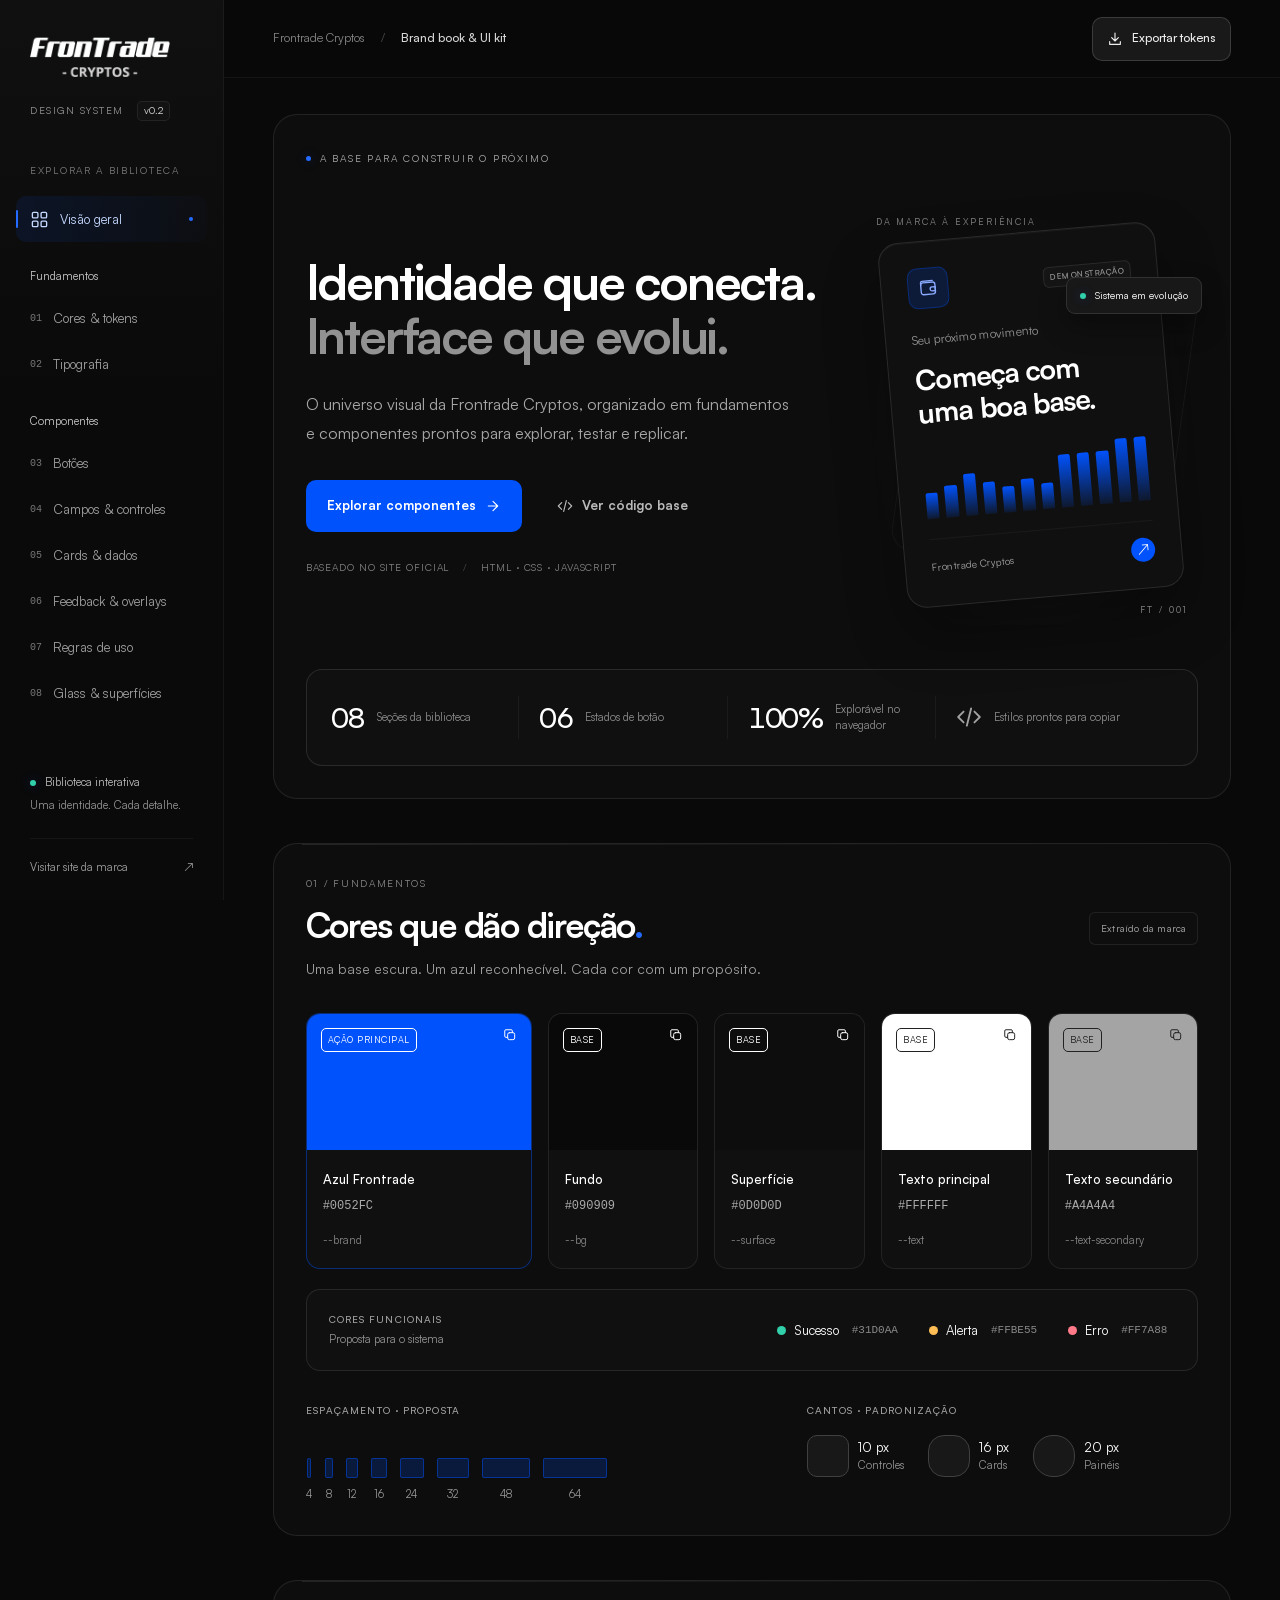
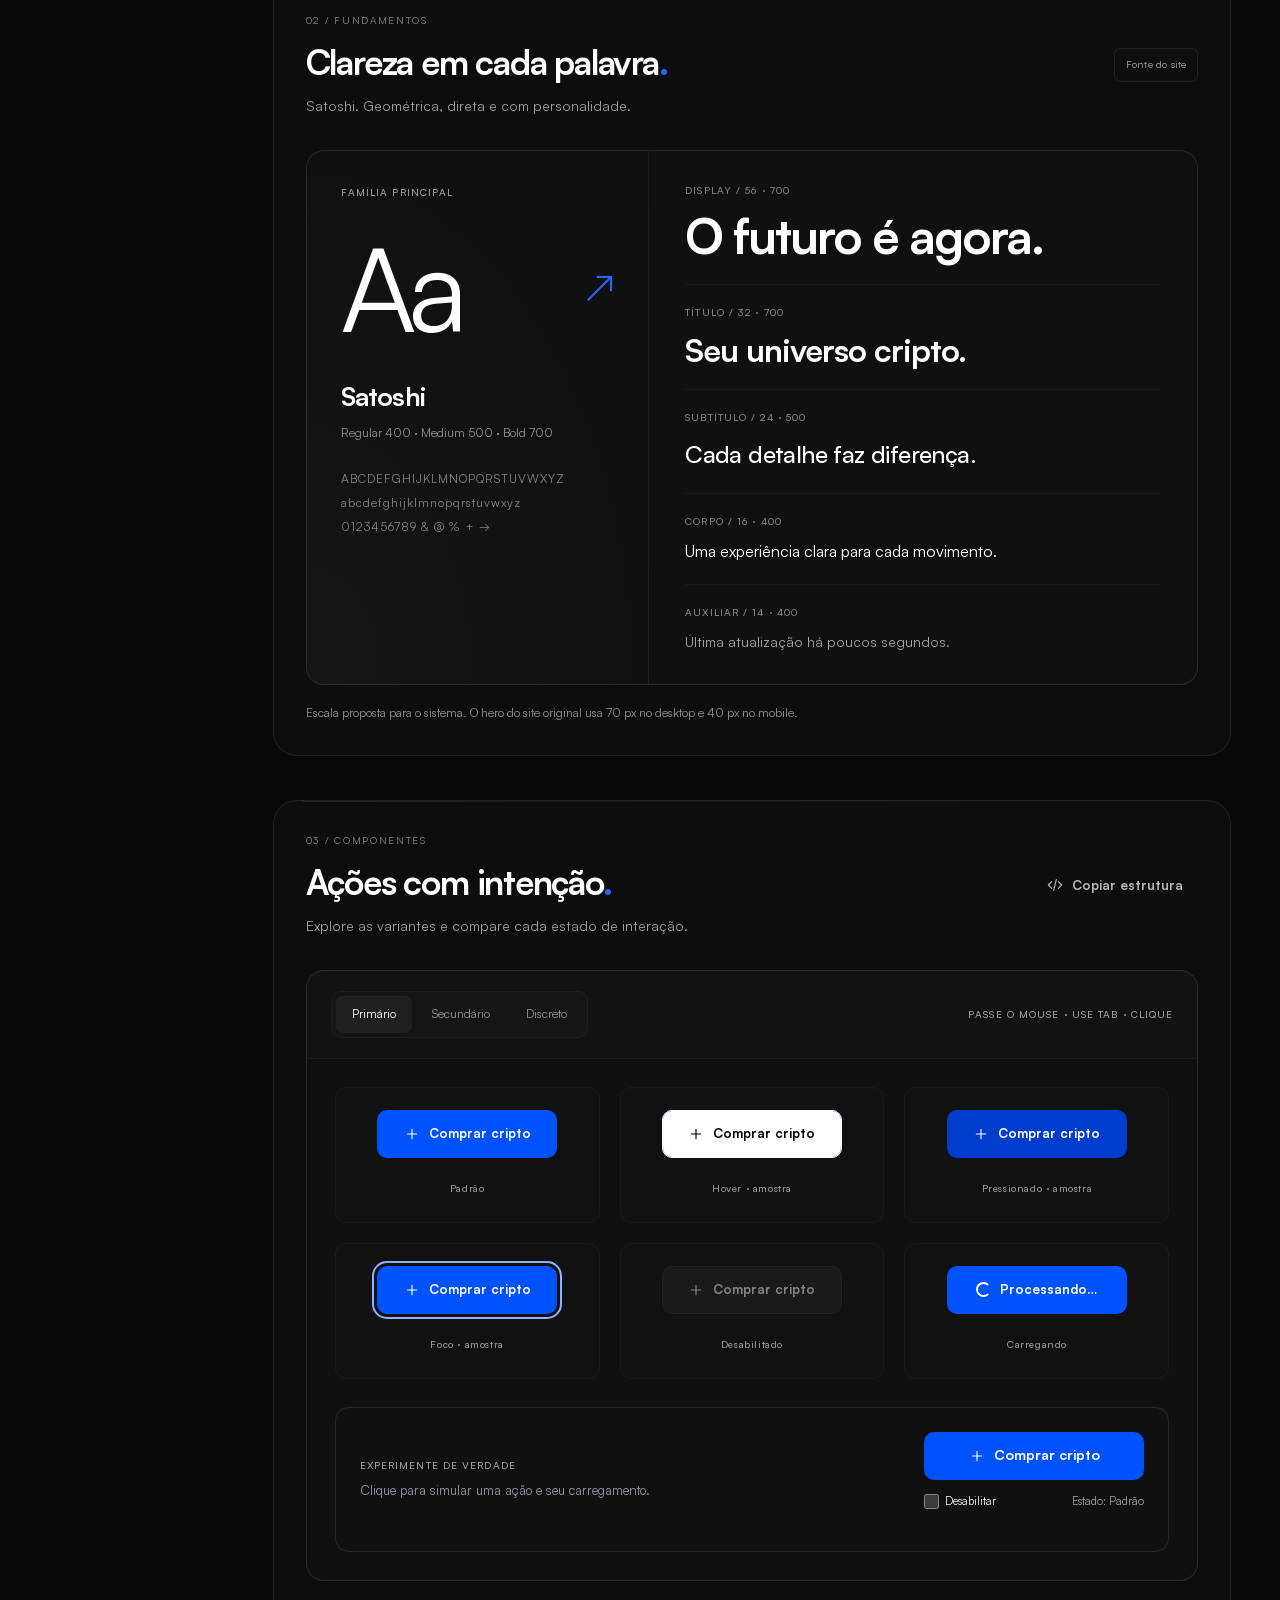
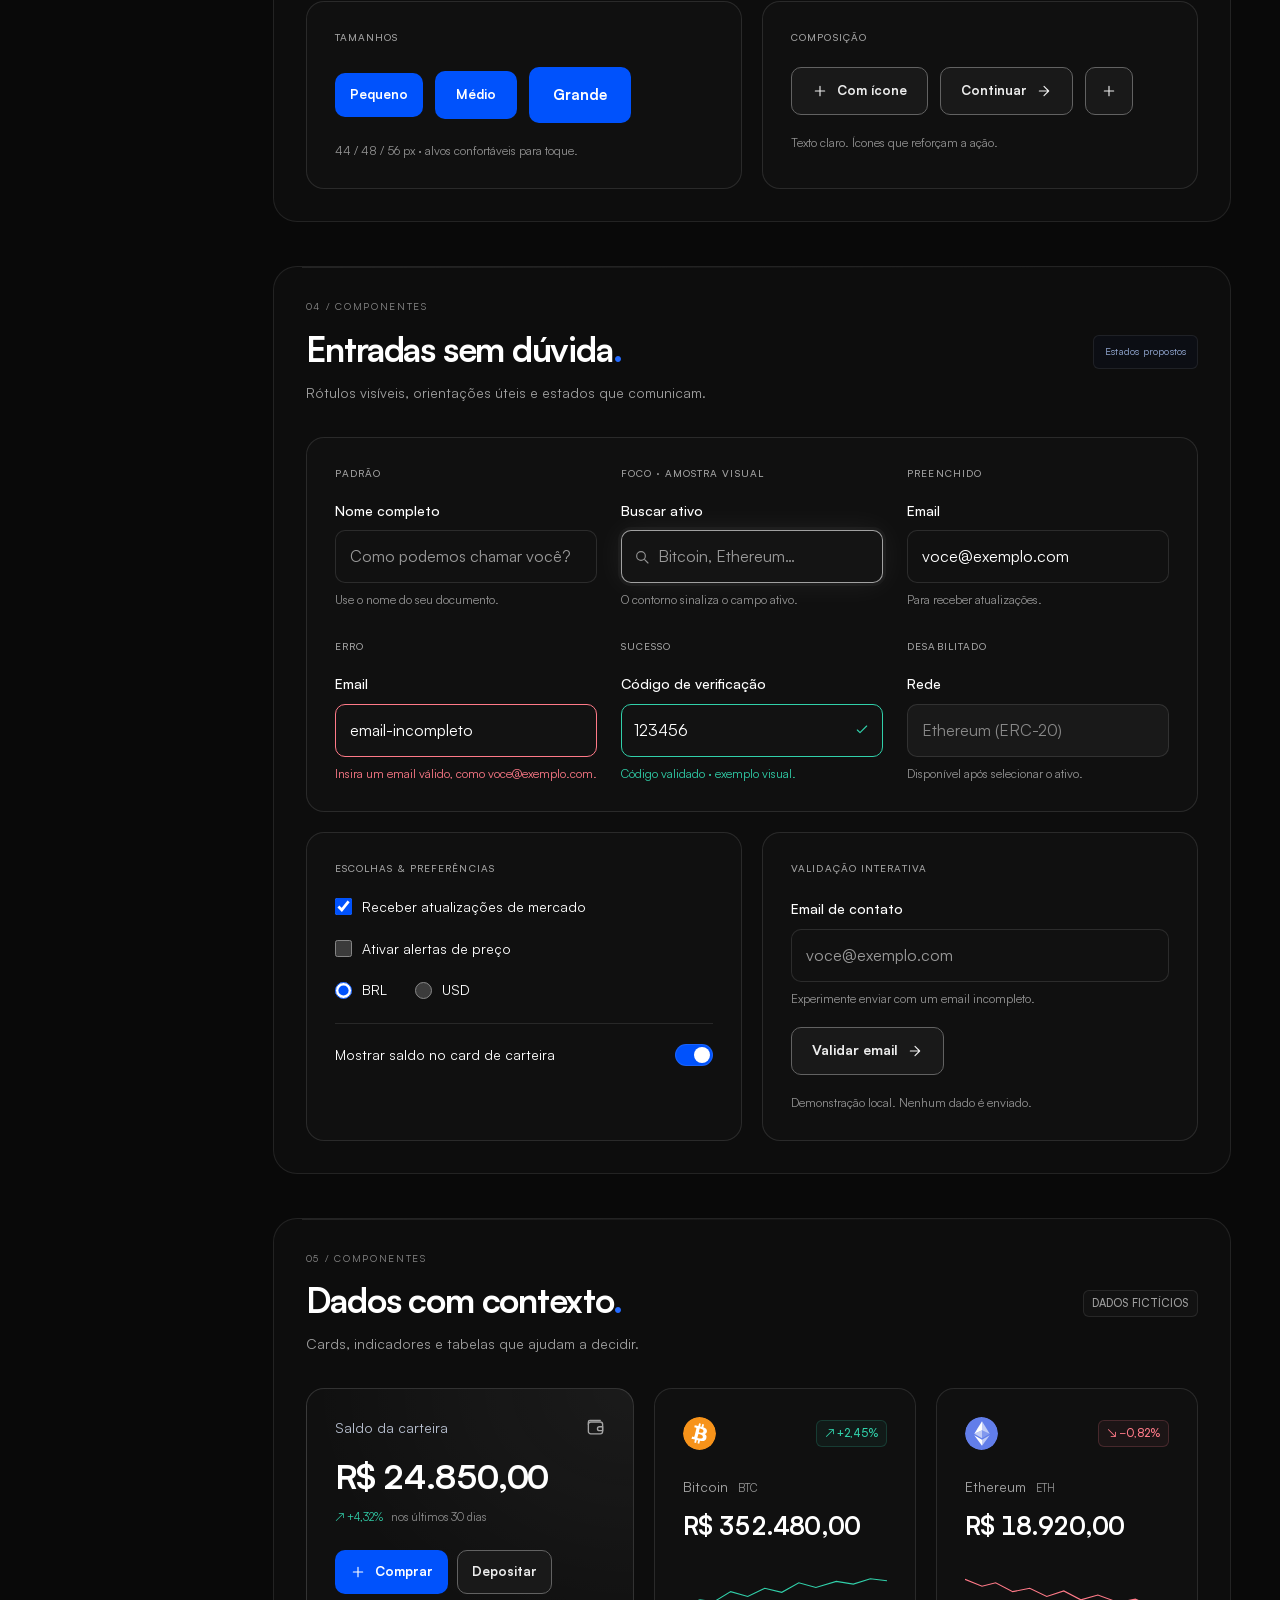
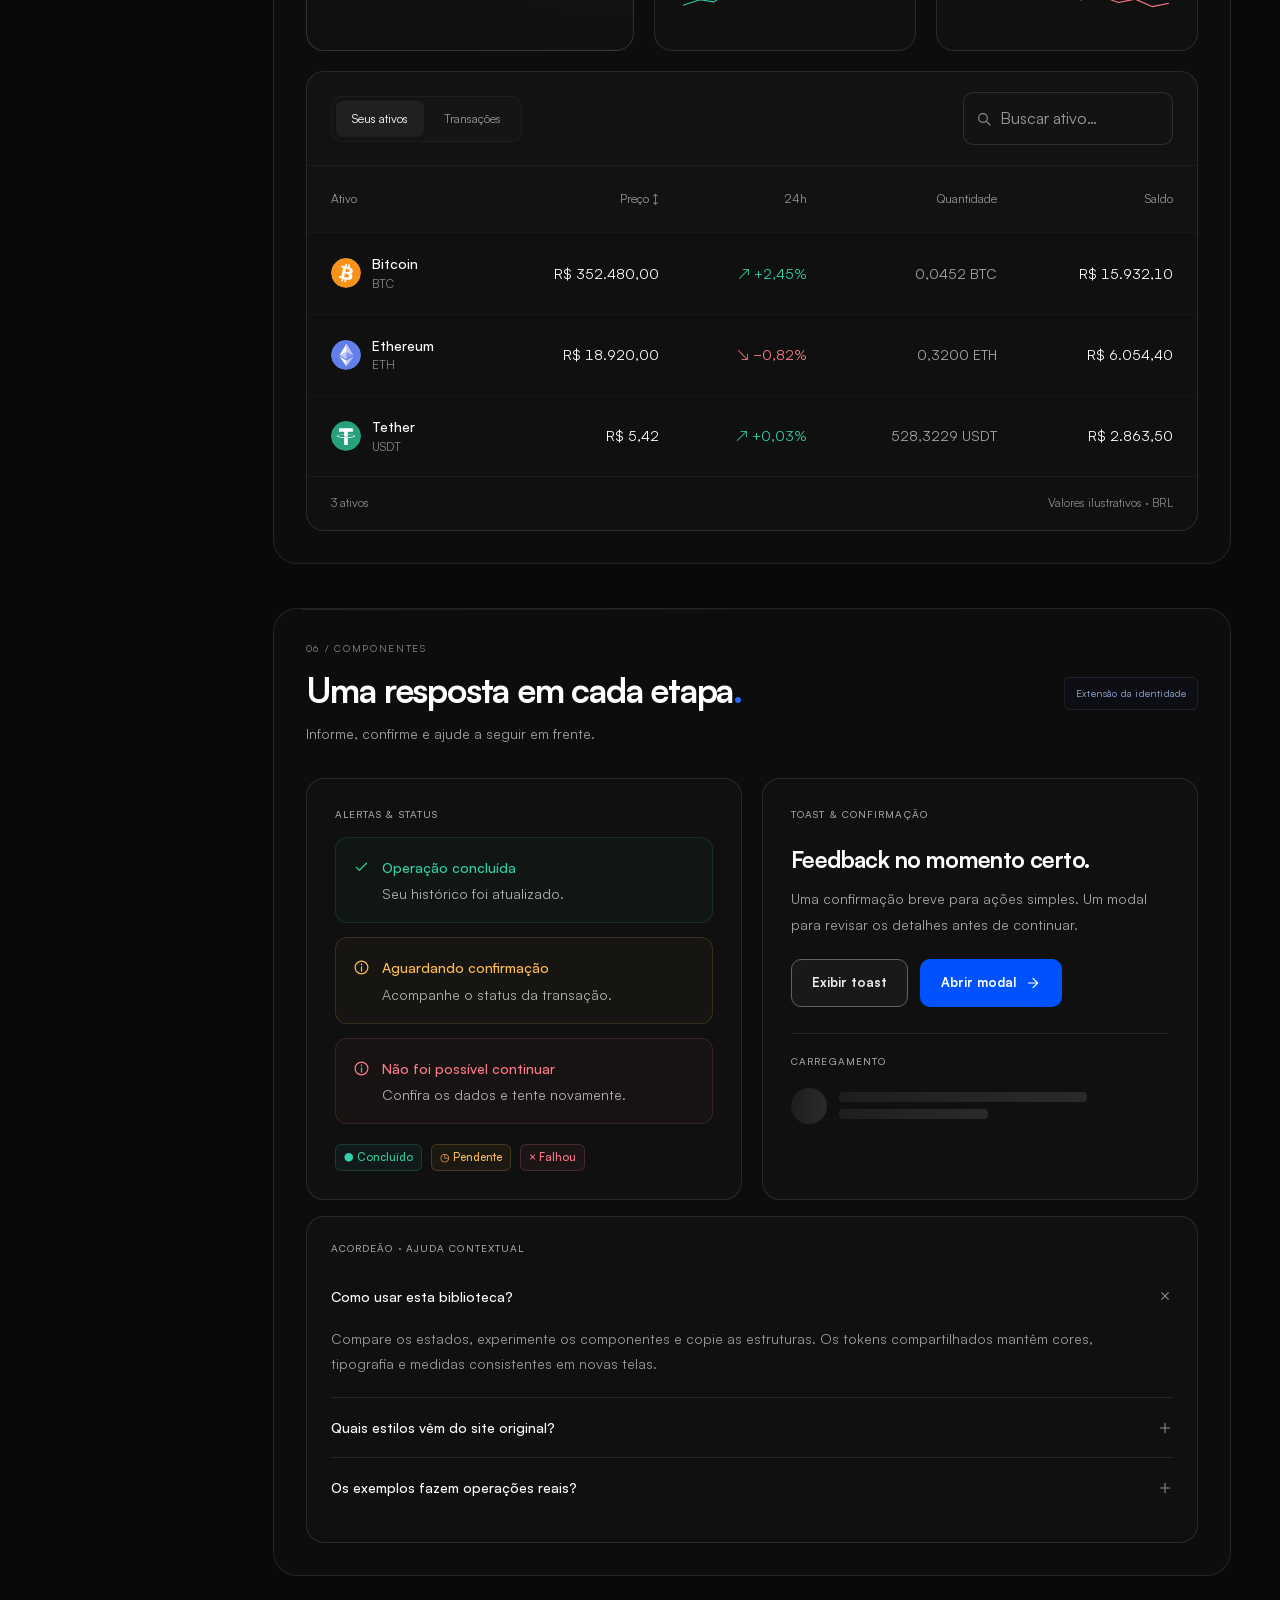
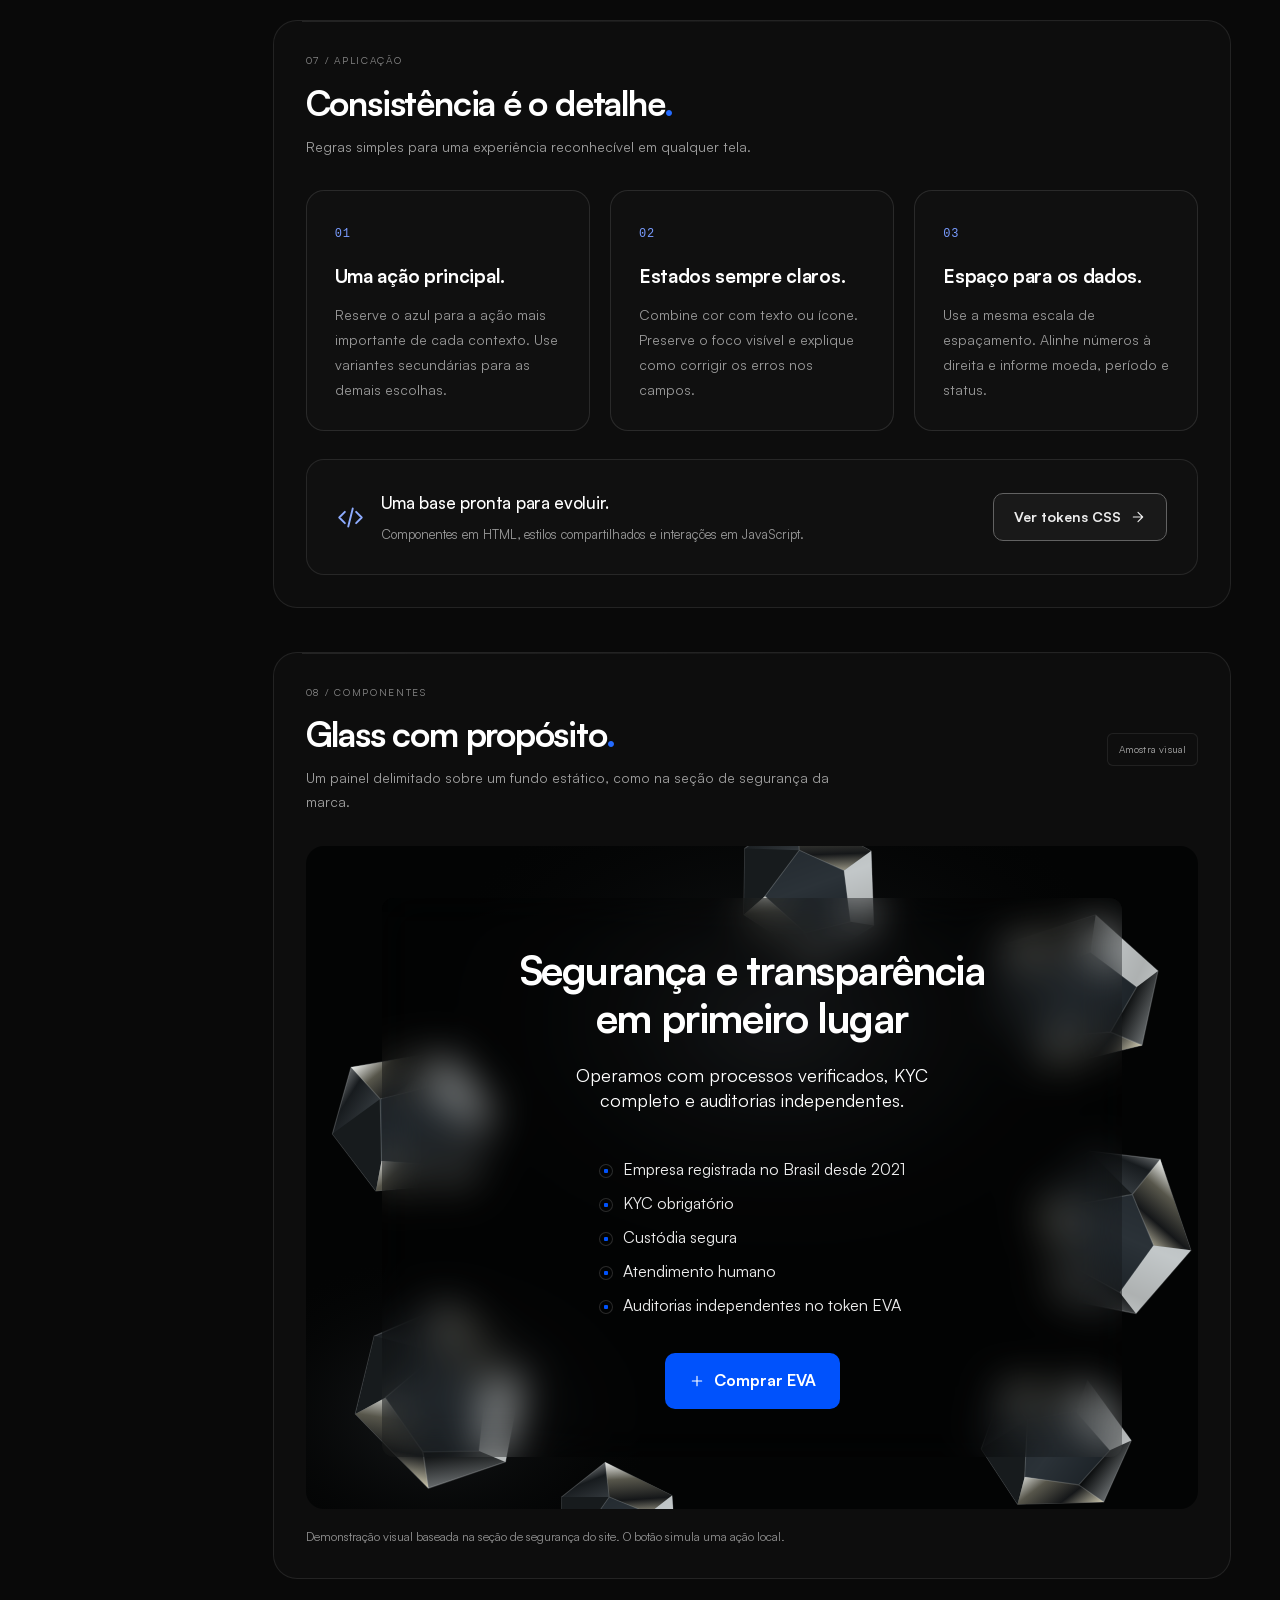
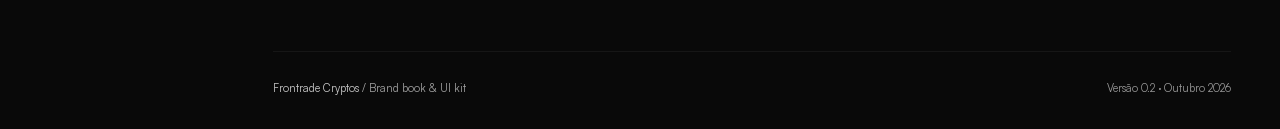
==== commit bc4e6c67: "Replace cryptocurrency text symbols with local SVG logos" ====
--- a/index.html
+++ b/index.html
@@ -1,108 +1,743 @@
 <!doctype html>
 <html lang="pt-BR">
-<head>
-  <meta charset="UTF-8"><meta name="viewport" content="width=device-width, initial-scale=1">
-  <meta name="theme-color" content="#090909">
-  <link rel="icon" type="image/webp" href="assets/logo.webp">
-  <title>Frontrade Cryptos — Brand book & UI kit</title>
-  <link rel="stylesheet" href="styles.css?v=buttons-240ms-21"><script src="app.js?v=buttons-240ms-21" defer></script>
-</head>
-<body>
-<svg class="sprite" aria-hidden="true" xmlns="http://www.w3.org/2000/svg"><defs>
-<symbol id="i-arrow" viewBox="0 0 24 24"><path d="M5 12h14M12 5l7 7-7 7"/></symbol>
-<symbol id="i-copy" viewBox="0 0 24 24"><rect x="8" y="8" width="12" height="12" rx="3"/><path d="M16 8V5a2 2 0 0 0-2-2H5a2 2 0 0 0-2 2v9a2 2 0 0 0 2 2h3"/></symbol>
-<symbol id="i-plus" viewBox="0 0 24 24"><path d="M12 5v14M5 12h14"/></symbol>
-<symbol id="i-check" viewBox="0 0 24 24"><path d="m5 12 4 4L19 6"/></symbol>
-<symbol id="i-down" viewBox="0 0 24 24"><path d="m6 9 6 6 6-6"/></symbol>
-<symbol id="i-close" viewBox="0 0 24 24"><path d="m6 6 12 12M6 18 18 6"/></symbol>
-<symbol id="i-grid" viewBox="0 0 24 24"><rect x="3" y="3" width="7" height="7" rx="1.5"/><rect x="14" y="3" width="7" height="7" rx="1.5"/><rect x="3" y="14" width="7" height="7" rx="1.5"/><rect x="14" y="14" width="7" height="7" rx="1.5"/></symbol>
-<symbol id="i-code" viewBox="0 0 24 24"><path d="m7 7-5 5 5 5m10-10 5 5-5 5M14 4l-4 16"/></symbol>
-<symbol id="i-wallet" viewBox="0 0 24 24"><rect x="3" y="5" width="18" height="15" rx="3"/><path d="M17 11h4v5h-4a2.5 2.5 0 0 1 0-5ZM3 8V5a2 2 0 0 1 2-2h13"/></symbol>
-<symbol id="i-info" viewBox="0 0 24 24"><circle cx="12" cy="12" r="9"/><path d="M12 11v6m0-10v1"/></symbol>
-<symbol id="i-download" viewBox="0 0 24 24"><path d="M12 3v12m-5-5 5 5 5-5M4 16v4h16v-4"/></symbol>
-<symbol id="i-search" viewBox="0 0 24 24"><circle cx="10.5" cy="10.5" r="6.5"/><path d="m16 16 5 5"/></symbol>
-<symbol id="i-menu" viewBox="0 0 24 24"><path d="M4 6h16M4 12h16M4 18h16"/></symbol>
-</defs></svg>
-<a class="skip" href="#main">Ir para o conteúdo</a>
-<aside class="sidebar" id="sidebar">
-  <a href="#overview" class="brand"><img src="assets/logo.webp" alt="FronTrade Cryptos"><span>DESIGN SYSTEM <span class="version">v0.2</span></span></a>
-  <div class="nav-label">EXPLORAR A BIBLIOTECA</div>
-  <nav aria-label="Seções do brand book">
-    <a class="nav-link active" href="#overview"><svg class="icon"><use href="#i-grid"/></svg>Visão geral<span class="nav-dot"></span></a>
-    <div class="nav-group">Fundamentos</div>
-    <a class="nav-link" href="#colors"><span class="nav-number">01</span>Cores & tokens</a>
-    <a class="nav-link" href="#type"><span class="nav-number">02</span>Tipografia</a>
-    <div class="nav-group">Componentes</div>
-    <a class="nav-link" href="#buttons"><span class="nav-number">03</span>Botões</a>
-    <a class="nav-link" href="#forms"><span class="nav-number">04</span>Campos & controles</a>
-    <a class="nav-link" href="#data"><span class="nav-number">05</span>Cards & dados</a>
-    <a class="nav-link" href="#feedback"><span class="nav-number">06</span>Feedback & overlays</a>
-    <a class="nav-link" href="#rules"><span class="nav-number">07</span>Regras de uso</a>
-    <a class="nav-link" href="#glass"><span class="nav-number">08</span>Glass & superfícies</a>
-  </nav>
-  <div class="sidebar-bottom"><span class="live-dot"></span> Biblioteca interativa<p>Uma identidade. Cada detalhe.</p><a href="https://frontradecryptos.com/" target="_blank" rel="noopener noreferrer">Visitar site da marca <span>↗</span></a></div>
-</aside>
-<div class="workspace">
-  <header class="topbar"><div class="breadcrumb"><button class="icon-btn mobile-menu" id="menu-toggle" aria-label="Abrir navegação" aria-expanded="false" aria-controls="sidebar"><svg class="icon"><use href="#i-menu"/></svg></button><span>Frontrade Cryptos</span><span class="slash">/</span><strong>Brand book & UI kit</strong></div><button class="btn secondary small" id="download-tokens"><svg class="icon"><use href="#i-download"/></svg>Exportar tokens</button></header>
-  <main id="main" tabindex="-1">
-    <section id="overview" class="overview">
-      <div class="eyebrow"><span class="live-dot"></span> A BASE PARA CONSTRUIR O PRÓXIMO</div>
-      <div class="hero-grid"><div><h1>Identidade que conecta.<br><span>Interface que evolui.</span></h1><p class="hero-description">O universo visual da Frontrade Cryptos, organizado em fundamentos e componentes prontos para explorar, testar e replicar.</p><div class="hero-actions"><a href="#buttons" class="btn primary">Explorar componentes <svg class="icon"><use href="#i-arrow"/></svg></a><button class="btn ghost" id="open-code"><svg class="icon"><use href="#i-code"/></svg>Ver código base</button></div><div class="hero-meta"><span>BASEADO NO SITE OFICIAL</span><span class="divider">/</span><span>HTML · CSS · JAVASCRIPT</span></div></div>
-      <div class="hero-art" role="img" aria-label="Exemplo de card de carteira"><div class="art-grid"></div><span class="art-caption">DA MARCA À EXPERIÊNCIA</span><div class="floating-chip"><span class="live-dot"></span> Sistema em evolução</div><div class="hero-card"><div class="card-top"><span class="wallet-icon"><svg class="icon"><use href="#i-wallet"/></svg></span><span class="badge neutral">DEMONSTRAÇÃO</span></div><span class="muted">Seu próximo movimento</span><h2>Começa com<br>uma boa base.</h2><div class="mini-chart" aria-hidden="true"><span></span><span></span><span></span><span></span><span></span><span></span><span></span><span></span><span></span><span></span><span></span><span></span></div><div class="card-bottom"><span>Frontrade Cryptos</span><span class="circle-arrow">↗</span></div></div><span class="art-index">FT / 001</span></div></div>
-      <div class="overview-strip"><div><strong>08</strong><span>Seções da biblioteca</span></div><div><strong>06</strong><span>Estados de botão</span></div><div><strong>100%</strong><span>Explorável no navegador</span></div><div><svg class="icon"><use href="#i-code"/></svg><span>Estilos prontos para copiar</span></div></div>
-    </section>
+  <head>
+    <meta charset="UTF-8" /><meta name="viewport" content="width=device-width, initial-scale=1" />
+    <meta name="theme-color" content="#090909" />
+    <link rel="icon" type="image/webp" href="assets/images/logo.webp" />
+    <title>Frontrade Cryptos — Brand book & UI kit</title>
+    <link rel="stylesheet" href="assets/css/styles.css?v=crypto-icons-23" /><script
+      src="assets/js/app.js?v=crypto-icons-23"
+      defer
+    ></script>
+  </head>
+  <body>
+    <svg class="sprite" aria-hidden="true" xmlns="http://www.w3.org/2000/svg">
+      <defs>
+        <symbol id="i-arrow" viewBox="0 0 24 24"><path d="M5 12h14M12 5l7 7-7 7" /></symbol>
+        <symbol id="i-copy" viewBox="0 0 24 24">
+          <rect x="8" y="8" width="12" height="12" rx="3" />
+          <path d="M16 8V5a2 2 0 0 0-2-2H5a2 2 0 0 0-2 2v9a2 2 0 0 0 2 2h3" />
+        </symbol>
+        <symbol id="i-plus" viewBox="0 0 24 24"><path d="M12 5v14M5 12h14" /></symbol>
+        <symbol id="i-check" viewBox="0 0 24 24"><path d="m5 12 4 4L19 6" /></symbol>
+        <symbol id="i-down" viewBox="0 0 24 24"><path d="m6 9 6 6 6-6" /></symbol>
+        <symbol id="i-close" viewBox="0 0 24 24"><path d="m6 6 12 12M6 18 18 6" /></symbol>
+        <symbol id="i-grid" viewBox="0 0 24 24">
+          <rect x="3" y="3" width="7" height="7" rx="1.5" />
+          <rect x="14" y="3" width="7" height="7" rx="1.5" />
+          <rect x="3" y="14" width="7" height="7" rx="1.5" />
+          <rect x="14" y="14" width="7" height="7" rx="1.5" />
+        </symbol>
+        <symbol id="i-code" viewBox="0 0 24 24">
+          <path d="m7 7-5 5 5 5m10-10 5 5-5 5M14 4l-4 16" />
+        </symbol>
+        <symbol id="i-wallet" viewBox="0 0 24 24">
+          <rect x="3" y="5" width="18" height="15" rx="3" />
+          <path d="M17 11h4v5h-4a2.5 2.5 0 0 1 0-5ZM3 8V5a2 2 0 0 1 2-2h13" />
+        </symbol>
+        <symbol id="i-info" viewBox="0 0 24 24">
+          <circle cx="12" cy="12" r="9" />
+          <path d="M12 11v6m0-10v1" />
+        </symbol>
+        <symbol id="i-download" viewBox="0 0 24 24">
+          <path d="M12 3v12m-5-5 5 5 5-5M4 16v4h16v-4" />
+        </symbol>
+        <symbol id="i-search" viewBox="0 0 24 24">
+          <circle cx="10.5" cy="10.5" r="6.5" />
+          <path d="m16 16 5 5" />
+        </symbol>
+        <symbol id="i-menu" viewBox="0 0 24 24"><path d="M4 6h16M4 12h16M4 18h16" /></symbol>
+      </defs>
+    </svg>
+    <a class="skip" href="#main">Ir para o conteúdo</a>
+    <aside class="sidebar" id="sidebar">
+      <a href="#overview" class="brand"
+        ><img src="assets/images/logo.webp" alt="FronTrade Cryptos" /><span
+          >DESIGN SYSTEM <span class="version">v0.2</span></span
+        ></a
+      >
+      <div class="nav-label">EXPLORAR A BIBLIOTECA</div>
+      <nav aria-label="Seções do brand book">
+        <a class="nav-link active" href="#overview"
+          ><svg class="icon"><use href="#i-grid" /></svg>Visão geral<span class="nav-dot"></span
+        ></a>
+        <div class="nav-group">Fundamentos</div>
+        <a class="nav-link" href="#colors"><span class="nav-number">01</span>Cores & tokens</a>
+        <a class="nav-link" href="#type"><span class="nav-number">02</span>Tipografia</a>
+        <div class="nav-group">Componentes</div>
+        <a class="nav-link" href="#buttons"><span class="nav-number">03</span>Botões</a>
+        <a class="nav-link" href="#forms"><span class="nav-number">04</span>Campos & controles</a>
+        <a class="nav-link" href="#data"><span class="nav-number">05</span>Cards & dados</a>
+        <a class="nav-link" href="#feedback"
+          ><span class="nav-number">06</span>Feedback & overlays</a
+        >
+        <a class="nav-link" href="#rules"><span class="nav-number">07</span>Regras de uso</a>
+        <a class="nav-link" href="#glass"><span class="nav-number">08</span>Glass & superfícies</a>
+      </nav>
+      <div class="sidebar-bottom"
+        ><span class="live-dot"></span> Biblioteca interativa<p>Uma identidade. Cada detalhe.</p
+        ><a href="https://frontradecryptos.com/" target="_blank" rel="noopener noreferrer"
+          >Visitar site da marca <span>↗</span></a
+        ></div
+      >
+    </aside>
+    <div class="workspace">
+      <header class="topbar"
+        ><div class="breadcrumb"
+          ><button
+            class="icon-btn mobile-menu"
+            id="menu-toggle"
+            aria-label="Abrir navegação"
+            aria-expanded="false"
+            aria-controls="sidebar"
+            ><svg class="icon"><use href="#i-menu" /></svg></button
+          ><span>Frontrade Cryptos</span><span class="slash">/</span
+          ><strong>Brand book & UI kit</strong></div
+        ><button class="btn secondary small" id="download-tokens"
+          ><svg class="icon"><use href="#i-download" /></svg>Exportar tokens</button
+        ></header
+      >
+      <main id="main" tabindex="-1">
+        <section id="overview" class="overview">
+          <div class="eyebrow"><span class="live-dot"></span> A BASE PARA CONSTRUIR O PRÓXIMO</div>
+          <div class="hero-grid"
+            ><div
+              ><h1>Identidade que conecta.<br /><span>Interface que evolui.</span></h1
+              ><p class="hero-description"
+                >O universo visual da Frontrade Cryptos, organizado em fundamentos e componentes
+                prontos para explorar, testar e replicar.</p
+              ><div class="hero-actions"
+                ><a href="#buttons" class="btn primary"
+                  >Explorar componentes <svg class="icon"><use href="#i-arrow" /></svg></a
+                ><button class="btn ghost" id="open-code"
+                  ><svg class="icon"><use href="#i-code" /></svg>Ver código base</button
+                ></div
+              ><div class="hero-meta"
+                ><span>BASEADO NO SITE OFICIAL</span><span class="divider">/</span
+                ><span>HTML · CSS · JAVASCRIPT</span></div
+              ></div
+            >
+            <div class="hero-art" role="img" aria-label="Exemplo de card de carteira"
+              ><div class="art-grid"></div><span class="art-caption">DA MARCA À EXPERIÊNCIA</span
+              ><div class="floating-chip"><span class="live-dot"></span> Sistema em evolução</div
+              ><div class="hero-card"
+                ><div class="card-top"
+                  ><span class="wallet-icon"
+                    ><svg class="icon"><use href="#i-wallet" /></svg></span
+                  ><span class="badge neutral">DEMONSTRAÇÃO</span></div
+                ><span class="muted">Seu próximo movimento</span
+                ><h2>Começa com<br />uma boa base.</h2
+                ><div class="mini-chart" aria-hidden="true"
+                  ><span></span><span></span><span></span><span></span><span></span><span></span
+                  ><span></span><span></span><span></span><span></span><span></span
+                  ><span></span></div
+                ><div class="card-bottom"
+                  ><span>Frontrade Cryptos</span><span class="circle-arrow">↗</span></div
+                ></div
+              ><span class="art-index">FT / 001</span></div
+            ></div
+          >
+          <div class="overview-strip"
+            ><div><strong>08</strong><span>Seções da biblioteca</span></div
+            ><div><strong>06</strong><span>Estados de botão</span></div
+            ><div><strong>100%</strong><span>Explorável no navegador</span></div
+            ><div
+              ><svg class="icon"><use href="#i-code" /></svg
+              ><span>Estilos prontos para copiar</span></div
+            ></div
+          >
+        </section>
 
-    <section id="colors" class="book-section"><div class="section-head"><div><div class="section-kicker">01 / FUNDAMENTOS</div><h2>Cores que dão direção<span>.</span></h2><p>Uma base escura. Um azul reconhecível. Cada cor com um propósito.</p></div><span class="source-badge">Extraído da marca</span></div>
-      <div class="palette" id="palette"></div>
-      <div class="semantic-row"><span class="label">CORES FUNCIONAIS <small>Proposta para o sistema</small></span><button class="semantic-color" data-copy="#31D0AA"><span style="--swatch:#31D0AA"></span>Sucesso <code>#31D0AA</code></button><button class="semantic-color" data-copy="#FFBE55"><span style="--swatch:#FFBE55"></span>Alerta <code>#FFBE55</code></button><button class="semantic-color" data-copy="#FF7A88"><span style="--swatch:#FF7A88"></span>Erro <code>#FF7A88</code></button></div>
-      <div class="token-details"><div><span class="label">ESPAÇAMENTO · PROPOSTA</span><div class="spacing-list" id="spacing-list"></div></div><div><span class="label">CANTOS · PADRONIZAÇÃO</span><div class="radius-list"><div><i style="border-radius:10px"></i><span>10 px<small>Controles</small></span></div><div><i style="border-radius:16px"></i><span>16 px<small>Cards</small></span></div><div><i style="border-radius:20px"></i><span>20 px<small>Painéis</small></span></div></div></div></div>
-    </section>
+        <section id="colors" class="book-section"
+          ><div class="section-head"
+            ><div
+              ><div class="section-kicker">01 / FUNDAMENTOS</div
+              ><h2>Cores que dão direção<span>.</span></h2
+              ><p>Uma base escura. Um azul reconhecível. Cada cor com um propósito.</p></div
+            ><span class="source-badge">Extraído da marca</span></div
+          >
+          <div class="palette" id="palette"></div>
+          <div class="semantic-row"
+            ><span class="label">CORES FUNCIONAIS <small>Proposta para o sistema</small></span
+            ><button class="semantic-color" data-copy="#31D0AA"
+              ><span style="--swatch: #31d0aa"></span>Sucesso <code>#31D0AA</code></button
+            ><button class="semantic-color" data-copy="#FFBE55"
+              ><span style="--swatch: #ffbe55"></span>Alerta <code>#FFBE55</code></button
+            ><button class="semantic-color" data-copy="#FF7A88"
+              ><span style="--swatch: #ff7a88"></span>Erro <code>#FF7A88</code></button
+            ></div
+          >
+          <div class="token-details"
+            ><div
+              ><span class="label">ESPAÇAMENTO · PROPOSTA</span
+              ><div class="spacing-list" id="spacing-list"></div></div
+            ><div
+              ><span class="label">CANTOS · PADRONIZAÇÃO</span
+              ><div class="radius-list"
+                ><div
+                  ><i style="border-radius: 10px"></i
+                  ><span>10 px<small>Controles</small></span></div
+                ><div
+                  ><i style="border-radius: 16px"></i><span>16 px<small>Cards</small></span></div
+                ><div
+                  ><i style="border-radius: 20px"></i><span>20 px<small>Painéis</small></span></div
+                ></div
+              ></div
+            ></div
+          >
+        </section>
 
-    <section id="type" class="book-section"><div class="section-head"><div><div class="section-kicker">02 / FUNDAMENTOS</div><h2>Clareza em cada palavra<span>.</span></h2><p>Satoshi. Geométrica, direta e com personalidade.</p></div><span class="source-badge">Fonte do site</span></div><div class="type-panel"><div class="type-specimen"><span class="label">FAMÍLIA PRINCIPAL</span><div class="big-aa">Aa<span>↗</span></div><h3>Satoshi</h3><p>Regular 400 · Medium 500 · Bold 700</p><div class="alphabet">ABCDEFGHIJKLMNOPQRSTUVWXYZ<br>abcdefghijklmnopqrstuvwxyz<br>0123456789 & @ % + →</div></div><div class="type-scale"><div><span class="label">DISPLAY / 56 · 700</span><p class="display-example">O futuro é agora.</p></div><div><span class="label">TÍTULO / 32 · 700</span><p class="title-example">Seu universo cripto.</p></div><div><span class="label">SUBTÍTULO / 24 · 500</span><p class="subtitle-example">Cada detalhe faz diferença.</p></div><div><span class="label">CORPO / 16 · 400</span><p>Uma experiência clara para cada movimento.</p></div><div><span class="label">AUXILIAR / 14 · 400</span><p class="muted caption-example">Última atualização há poucos segundos.</p></div></div></div><p class="section-note">Escala proposta para o sistema. O hero do site original usa 70 px no desktop e 40 px no mobile.</p></section>
+        <section id="type" class="book-section"
+          ><div class="section-head"
+            ><div
+              ><div class="section-kicker">02 / FUNDAMENTOS</div
+              ><h2>Clareza em cada palavra<span>.</span></h2
+              ><p>Satoshi. Geométrica, direta e com personalidade.</p></div
+            ><span class="source-badge">Fonte do site</span></div
+          ><div class="type-panel"
+            ><div class="type-specimen"
+              ><span class="label">FAMÍLIA PRINCIPAL</span
+              ><div class="big-aa">Aa<span>↗</span></div
+              ><h3>Satoshi</h3><p>Regular 400 · Medium 500 · Bold 700</p
+              ><div class="alphabet"
+                >ABCDEFGHIJKLMNOPQRSTUVWXYZ<br />abcdefghijklmnopqrstuvwxyz<br />0123456789 & @ % +
+                →</div
+              ></div
+            ><div class="type-scale"
+              ><div
+                ><span class="label">DISPLAY / 56 · 700</span
+                ><p class="display-example">O futuro é agora.</p></div
+              ><div
+                ><span class="label">TÍTULO / 32 · 700</span
+                ><p class="title-example">Seu universo cripto.</p></div
+              ><div
+                ><span class="label">SUBTÍTULO / 24 · 500</span
+                ><p class="subtitle-example">Cada detalhe faz diferença.</p></div
+              ><div
+                ><span class="label">CORPO / 16 · 400</span
+                ><p>Uma experiência clara para cada movimento.</p></div
+              ><div
+                ><span class="label">AUXILIAR / 14 · 400</span
+                ><p class="muted caption-example">Última atualização há poucos segundos.</p></div
+              ></div
+            ></div
+          ><p class="section-note"
+            >Escala proposta para o sistema. O hero do site original usa 70 px no desktop e 40 px no
+            mobile.</p
+          ></section
+        >
 
-    <section id="buttons" class="book-section"><div class="section-head"><div><div class="section-kicker">03 / COMPONENTES</div><h2>Ações com intenção<span>.</span></h2><p>Explore as variantes e compare cada estado de interação.</p></div><button class="btn ghost small" data-snippet="buttons"><svg class="icon"><use href="#i-code"/></svg>Copiar estrutura</button></div>
-      <div class="panel"><div class="panel-toolbar"><div class="tabs" role="tablist" aria-label="Variantes de botão" id="button-tabs"><button role="tab" aria-selected="true" aria-controls="button-preview" id="tab-primary" data-variant="primary" tabindex="0">Primário</button><button role="tab" aria-selected="false" aria-controls="button-preview" id="tab-secondary" data-variant="secondary" tabindex="-1">Secundário</button><button role="tab" aria-selected="false" aria-controls="button-preview" id="tab-ghost" data-variant="ghost" tabindex="-1">Discreto</button></div><span class="label toolbar-note">PASSE O MOUSE · USE TAB · CLIQUE</span></div><div id="button-preview" role="tabpanel" aria-labelledby="tab-primary"><div class="state-grid" id="button-states"></div><div class="playground"><div><span class="label">EXPERIMENTE DE VERDADE</span><p>Clique para simular uma ação e seu carregamento.</p></div><div class="playground-actions"><button class="btn primary" id="live-button"><svg class="icon"><use href="#i-plus"/></svg>Comprar cripto</button><div class="live-controls"><label class="check-label"><input type="checkbox" id="disable-live">Desabilitar</label><span id="live-button-state" role="status" aria-live="polite">Estado: Padrão</span></div></div></div></div></div>
-      <div class="button-extras"><div class="panel inset"><span class="label">TAMANHOS</span><div class="sample-row"><button class="btn primary small" data-demo-action>Pequeno</button><button class="btn primary" data-demo-action>Médio</button><button class="btn primary large" data-demo-action>Grande</button></div><p class="section-note">44 / 48 / 56 px · alvos confortáveis para toque.</p></div><div class="panel inset"><span class="label">COMPOSIÇÃO</span><div class="sample-row"><button class="btn secondary" data-demo-action><svg class="icon"><use href="#i-plus"/></svg>Com ícone</button><button class="btn secondary" data-demo-action>Continuar<svg class="icon"><use href="#i-arrow"/></svg></button><button class="btn secondary icon-only" aria-label="Adicionar ativo, demonstração" data-demo-action><svg class="icon"><use href="#i-plus"/></svg></button></div><p class="section-note">Texto claro. Ícones que reforçam a ação.</p></div></div>
-    </section>
+        <section id="buttons" class="book-section"
+          ><div class="section-head"
+            ><div
+              ><div class="section-kicker">03 / COMPONENTES</div
+              ><h2>Ações com intenção<span>.</span></h2
+              ><p>Explore as variantes e compare cada estado de interação.</p></div
+            ><button class="btn ghost small" data-snippet="buttons"
+              ><svg class="icon"><use href="#i-code" /></svg>Copiar estrutura</button
+            ></div
+          >
+          <div class="panel"
+            ><div class="panel-toolbar"
+              ><div class="tabs" role="tablist" aria-label="Variantes de botão" id="button-tabs"
+                ><button
+                  role="tab"
+                  aria-selected="true"
+                  aria-controls="button-preview"
+                  id="tab-primary"
+                  data-variant="primary"
+                  tabindex="0"
+                  >Primário</button
+                ><button
+                  role="tab"
+                  aria-selected="false"
+                  aria-controls="button-preview"
+                  id="tab-secondary"
+                  data-variant="secondary"
+                  tabindex="-1"
+                  >Secundário</button
+                ><button
+                  role="tab"
+                  aria-selected="false"
+                  aria-controls="button-preview"
+                  id="tab-ghost"
+                  data-variant="ghost"
+                  tabindex="-1"
+                  >Discreto</button
+                ></div
+              ><span class="label toolbar-note">PASSE O MOUSE · USE TAB · CLIQUE</span></div
+            ><div id="button-preview" role="tabpanel" aria-labelledby="tab-primary"
+              ><div class="state-grid" id="button-states"></div
+              ><div class="playground"
+                ><div
+                  ><span class="label">EXPERIMENTE DE VERDADE</span
+                  ><p>Clique para simular uma ação e seu carregamento.</p></div
+                ><div class="playground-actions"
+                  ><button class="btn primary" id="live-button"
+                    ><svg class="icon"><use href="#i-plus" /></svg>Comprar cripto</button
+                  ><div class="live-controls"
+                    ><label class="check-label"
+                      ><input type="checkbox" id="disable-live" />Desabilitar</label
+                    ><span id="live-button-state" role="status" aria-live="polite"
+                      >Estado: Padrão</span
+                    ></div
+                  ></div
+                ></div
+              ></div
+            ></div
+          >
+          <div class="button-extras"
+            ><div class="panel inset"
+              ><span class="label">TAMANHOS</span
+              ><div class="sample-row"
+                ><button class="btn primary small" data-demo-action>Pequeno</button
+                ><button class="btn primary" data-demo-action>Médio</button
+                ><button class="btn primary large" data-demo-action>Grande</button></div
+              ><p class="section-note">44 / 48 / 56 px · alvos confortáveis para toque.</p></div
+            ><div class="panel inset"
+              ><span class="label">COMPOSIÇÃO</span
+              ><div class="sample-row"
+                ><button class="btn secondary" data-demo-action
+                  ><svg class="icon"><use href="#i-plus" /></svg>Com ícone</button
+                ><button class="btn secondary" data-demo-action
+                  >Continuar<svg class="icon"><use href="#i-arrow" /></svg></button
+                ><button
+                  class="btn secondary icon-only"
+                  aria-label="Adicionar ativo, demonstração"
+                  data-demo-action
+                  ><svg class="icon"><use href="#i-plus" /></svg></button></div
+              ><p class="section-note">Texto claro. Ícones que reforçam a ação.</p></div
+            ></div
+          >
+        </section>
 
-    <section id="forms" class="book-section"><div class="section-head"><div><div class="section-kicker">04 / COMPONENTES</div><h2>Entradas sem dúvida<span>.</span></h2><p>Rótulos visíveis, orientações úteis e estados que comunicam.</p></div><span class="source-badge proposed">Estados propostos</span></div>
-      <div class="panel inset"><div class="field-grid"><div class="field"><span class="label state-label">PADRÃO</span><label for="field-name">Nome completo</label><input id="field-name" placeholder="Como podemos chamar você?" aria-describedby="field-name-help"><small id="field-name-help">Use o nome do seu documento.</small></div><div class="field"><span class="label state-label">FOCO · AMOSTRA VISUAL</span><label for="field-focus">Buscar ativo</label><div class="input-wrap focus-sample"><svg class="icon"><use href="#i-search"/></svg><input id="field-focus" placeholder="Bitcoin, Ethereum…" aria-describedby="field-focus-help"></div><small id="field-focus-help">O contorno sinaliza o campo ativo.</small></div><div class="field"><span class="label state-label">PREENCHIDO</span><label for="field-filled">Email</label><input id="field-filled" type="email" value="voce@exemplo.com" aria-describedby="field-filled-help"><small id="field-filled-help">Para receber atualizações.</small></div><div class="field error"><span class="label state-label">ERRO</span><label for="field-error">Email</label><input id="field-error" value="email-incompleto" aria-invalid="true" aria-describedby="email-error"><small id="email-error">Insira um email válido, como voce@exemplo.com.</small></div><div class="field success"><span class="label state-label">SUCESSO</span><label for="field-success">Código de verificação</label><div class="input-wrap"><input id="field-success" value="123456" aria-describedby="code-success"><svg class="icon"><use href="#i-check"/></svg></div><small id="code-success">Código validado · exemplo visual.</small></div><div class="field"><span class="label state-label">DESABILITADO</span><label for="field-disabled">Rede</label><input id="field-disabled" value="Ethereum (ERC-20)" disabled aria-describedby="field-disabled-help"><small id="field-disabled-help">Disponível após selecionar o ativo.</small></div></div></div>
-      <div class="controls-grid"><div class="panel inset"><span class="label">ESCOLHAS & PREFERÊNCIAS</span><label class="check-label"><input type="checkbox" checked><span>Receber atualizações de mercado</span></label><label class="check-label"><input type="checkbox"><span>Ativar alertas de preço</span></label><div class="radio-row"><label class="check-label"><input type="radio" name="currency" value="BRL" checked>BRL</label><label class="check-label"><input type="radio" name="currency" value="USD">USD</label></div><div class="switch-row"><label for="balance-switch">Mostrar saldo no card de carteira</label><input class="switch" role="switch" type="checkbox" id="balance-switch" checked></div></div><form class="panel inset" id="demo-form" novalidate><span class="label">VALIDAÇÃO INTERATIVA</span><div class="field"><label for="demo-email">Email de contato</label><input id="demo-email" type="email" placeholder="voce@exemplo.com" autocomplete="email" required aria-describedby="demo-email-message"><small id="demo-email-message">Experimente enviar com um email incompleto.</small></div><button class="btn secondary" type="submit">Validar email<svg class="icon"><use href="#i-arrow"/></svg></button><p class="section-note">Demonstração local. Nenhum dado é enviado.</p></form></div>
-    </section>
+        <section id="forms" class="book-section"
+          ><div class="section-head"
+            ><div
+              ><div class="section-kicker">04 / COMPONENTES</div
+              ><h2>Entradas sem dúvida<span>.</span></h2
+              ><p>Rótulos visíveis, orientações úteis e estados que comunicam.</p></div
+            ><span class="source-badge proposed">Estados propostos</span></div
+          >
+          <div class="panel inset"
+            ><div class="field-grid"
+              ><div class="field"
+                ><span class="label state-label">PADRÃO</span
+                ><label for="field-name">Nome completo</label
+                ><input
+                  id="field-name"
+                  placeholder="Como podemos chamar você?"
+                  aria-describedby="field-name-help"
+                /><small id="field-name-help">Use o nome do seu documento.</small></div
+              ><div class="field"
+                ><span class="label state-label">FOCO · AMOSTRA VISUAL</span
+                ><label for="field-focus">Buscar ativo</label
+                ><div class="input-wrap focus-sample"
+                  ><svg class="icon"><use href="#i-search" /></svg
+                  ><input
+                    id="field-focus"
+                    placeholder="Bitcoin, Ethereum…"
+                    aria-describedby="field-focus-help" /></div
+                ><small id="field-focus-help">O contorno sinaliza o campo ativo.</small></div
+              ><div class="field"
+                ><span class="label state-label">PREENCHIDO</span
+                ><label for="field-filled">Email</label
+                ><input
+                  id="field-filled"
+                  type="email"
+                  value="voce@exemplo.com"
+                  aria-describedby="field-filled-help"
+                /><small id="field-filled-help">Para receber atualizações.</small></div
+              ><div class="field error"
+                ><span class="label state-label">ERRO</span><label for="field-error">Email</label
+                ><input
+                  id="field-error"
+                  value="email-incompleto"
+                  aria-invalid="true"
+                  aria-describedby="email-error"
+                /><small id="email-error"
+                  >Insira um email válido, como voce@exemplo.com.</small
+                ></div
+              ><div class="field success"
+                ><span class="label state-label">SUCESSO</span
+                ><label for="field-success">Código de verificação</label
+                ><div class="input-wrap"
+                  ><input id="field-success" value="123456" aria-describedby="code-success" /><svg
+                    class="icon"
+                  >
+                    <use href="#i-check" /></svg></div
+                ><small id="code-success">Código validado · exemplo visual.</small></div
+              ><div class="field"
+                ><span class="label state-label">DESABILITADO</span
+                ><label for="field-disabled">Rede</label
+                ><input
+                  id="field-disabled"
+                  value="Ethereum (ERC-20)"
+                  disabled
+                  aria-describedby="field-disabled-help"
+                /><small id="field-disabled-help">Disponível após selecionar o ativo.</small></div
+              ></div
+            ></div
+          >
+          <div class="controls-grid"
+            ><div class="panel inset"
+              ><span class="label">ESCOLHAS & PREFERÊNCIAS</span
+              ><label class="check-label"
+                ><input type="checkbox" checked /><span
+                  >Receber atualizações de mercado</span
+                ></label
+              ><label class="check-label"
+                ><input type="checkbox" /><span>Ativar alertas de preço</span></label
+              ><div class="radio-row"
+                ><label class="check-label"
+                  ><input type="radio" name="currency" value="BRL" checked />BRL</label
+                ><label class="check-label"
+                  ><input type="radio" name="currency" value="USD" />USD</label
+                ></div
+              ><div class="switch-row"
+                ><label for="balance-switch">Mostrar saldo no card de carteira</label
+                ><input
+                  class="switch"
+                  role="switch"
+                  type="checkbox"
+                  id="balance-switch"
+                  checked /></div></div
+            ><form class="panel inset" id="demo-form" novalidate
+              ><span class="label">VALIDAÇÃO INTERATIVA</span
+              ><div class="field"
+                ><label for="demo-email">Email de contato</label
+                ><input
+                  id="demo-email"
+                  type="email"
+                  placeholder="voce@exemplo.com"
+                  autocomplete="email"
+                  required
+                  aria-describedby="demo-email-message"
+                /><small id="demo-email-message"
+                  >Experimente enviar com um email incompleto.</small
+                ></div
+              ><button class="btn secondary" type="submit"
+                >Validar email<svg class="icon"><use href="#i-arrow" /></svg></button
+              ><p class="section-note">Demonstração local. Nenhum dado é enviado.</p></form
+            ></div
+          >
+        </section>
 
-    <section id="data" class="book-section"><div class="section-head"><div><div class="section-kicker">05 / COMPONENTES</div><h2>Dados com contexto<span>.</span></h2><p>Cards, indicadores e tabelas que ajudam a decidir.</p></div><span class="badge neutral">DADOS FICTÍCIOS</span></div>
-      <div class="portfolio-grid"><article class="panel balance-card"><div class="card-top"><span>Saldo da carteira</span><svg class="icon muted"><use href="#i-wallet"/></svg></div><h3 id="portfolio-balance">R$ 24.850,00</h3><span class="trend positive">↗ +4,32% <span>nos últimos 30 dias</span></span><div class="card-actions"><button class="btn primary small" id="buy-open"><svg class="icon"><use href="#i-plus"/></svg>Comprar</button><button class="btn secondary small" id="deposit-demo">Depositar</button></div></article><article class="panel market-card"><div class="card-top"><span class="coin bitcoin">₿</span><span class="badge positive">↗ +2,45%</span></div><span class="muted">Bitcoin <span class="ticker">BTC</span></span><h3>R$ 352.480,00</h3><svg class="sparkline" role="img" viewBox="0 0 300 50" aria-label="Ilustração de variação positiva"><path d="M0 43 25 35 45 38 70 23 95 30 120 18 145 24 170 10 195 17 225 8 250 12 275 4 300 7"/></svg></article><article class="panel market-card"><div class="card-top"><span class="coin ethereum">Ξ</span><span class="badge negative">↘ −0,82%</span></div><span class="muted">Ethereum <span class="ticker">ETH</span></span><h3>R$ 18.920,00</h3><svg class="sparkline negative-line" role="img" viewBox="0 0 300 50" aria-label="Ilustração de variação negativa"><path d="M0 5 25 15 45 10 70 23 95 18 120 30 145 22 170 35 195 28 225 39 250 34 275 45 300 40"/></svg></article></div>
-      <div class="panel table-panel"><div class="panel-toolbar table-toolbar"><div class="tabs" role="tablist" aria-label="Dados da carteira" id="data-tabs"><button id="tab-assets" role="tab" aria-controls="data-panel" aria-selected="true" tabindex="0" data-view="assets">Seus ativos</button><button id="tab-history" role="tab" aria-controls="data-panel" aria-selected="false" tabindex="-1" data-view="history">Transações</button></div><div class="input-wrap table-search"><svg class="icon"><use href="#i-search"/></svg><input id="asset-search" aria-label="Filtrar ativos ou transações" placeholder="Buscar ativo…"></div></div><div id="data-panel" role="tabpanel" aria-labelledby="tab-assets"><div class="table-scroll" tabindex="0" role="region" aria-label="Tabela demonstrativa; role horizontalmente para ver todas as colunas"><table id="asset-table"><caption class="sr-only">Ativos fictícios para demonstrar o componente de tabela</caption><thead id="table-head"></thead><tbody id="table-body"></tbody></table></div><div class="empty-state" id="empty-state" hidden><svg class="icon"><use href="#i-search"/></svg><h3>Nenhum resultado encontrado</h3><p>Tente outro nome ou símbolo de ativo.</p><button class="btn secondary small" id="clear-search">Limpar busca</button></div></div><div class="table-footer"><span id="result-count" role="status" aria-live="polite" aria-atomic="true"></span><span>Valores ilustrativos · BRL</span></div></div>
-    </section>
+        <section id="data" class="book-section"
+          ><div class="section-head"
+            ><div
+              ><div class="section-kicker">05 / COMPONENTES</div
+              ><h2>Dados com contexto<span>.</span></h2
+              ><p>Cards, indicadores e tabelas que ajudam a decidir.</p></div
+            ><span class="badge neutral">DADOS FICTÍCIOS</span></div
+          >
+          <div class="portfolio-grid"
+            ><article class="panel balance-card"
+              ><div class="card-top"
+                ><span>Saldo da carteira</span
+                ><svg class="icon muted"><use href="#i-wallet" /></svg></div
+              ><h3 id="portfolio-balance">R$ 24.850,00</h3
+              ><span class="trend positive">↗ +4,32% <span>nos últimos 30 dias</span></span
+              ><div class="card-actions"
+                ><button class="btn primary small" id="buy-open"
+                  ><svg class="icon"><use href="#i-plus" /></svg>Comprar</button
+                ><button class="btn secondary small" id="deposit-demo">Depositar</button></div
+              ></article
+            ><article class="panel market-card"
+              ><div class="card-top"
+                ><img
+                  class="coin"
+                  src="assets/icons/crypto/btc.svg"
+                  width="33"
+                  height="33"
+                  alt=""
+                  aria-hidden="true"
+                /><span class="badge positive">↗ +2,45%</span></div
+              ><span class="muted">Bitcoin <span class="ticker">BTC</span></span
+              ><h3>R$ 352.480,00</h3
+              ><svg
+                class="sparkline"
+                role="img"
+                viewBox="0 0 300 50"
+                aria-label="Ilustração de variação positiva"
+              >
+                <path
+                  d="M0 43 25 35 45 38 70 23 95 30 120 18 145 24 170 10 195 17 225 8 250 12 275 4 300 7"
+                /></svg></article
+            ><article class="panel market-card"
+              ><div class="card-top"
+                ><img
+                  class="coin"
+                  src="assets/icons/crypto/eth.svg"
+                  width="33"
+                  height="33"
+                  alt=""
+                  aria-hidden="true"
+                /><span class="badge negative">↘ −0,82%</span></div
+              ><span class="muted">Ethereum <span class="ticker">ETH</span></span
+              ><h3>R$ 18.920,00</h3
+              ><svg
+                class="sparkline negative-line"
+                role="img"
+                viewBox="0 0 300 50"
+                aria-label="Ilustração de variação negativa"
+              >
+                <path
+                  d="M0 5 25 15 45 10 70 23 95 18 120 30 145 22 170 35 195 28 225 39 250 34 275 45 300 40"
+                /></svg></article
+          ></div>
+          <div class="panel table-panel"
+            ><div class="panel-toolbar table-toolbar"
+              ><div class="tabs" role="tablist" aria-label="Dados da carteira" id="data-tabs"
+                ><button
+                  id="tab-assets"
+                  role="tab"
+                  aria-controls="data-panel"
+                  aria-selected="true"
+                  tabindex="0"
+                  data-view="assets"
+                  >Seus ativos</button
+                ><button
+                  id="tab-history"
+                  role="tab"
+                  aria-controls="data-panel"
+                  aria-selected="false"
+                  tabindex="-1"
+                  data-view="history"
+                  >Transações</button
+                ></div
+              ><div class="input-wrap table-search"
+                ><svg class="icon"><use href="#i-search" /></svg
+                ><input
+                  id="asset-search"
+                  aria-label="Filtrar ativos ou transações"
+                  placeholder="Buscar ativo…" /></div></div
+            ><div id="data-panel" role="tabpanel" aria-labelledby="tab-assets"
+              ><div
+                class="table-scroll"
+                tabindex="0"
+                role="region"
+                aria-label="Tabela demonstrativa; role horizontalmente para ver todas as colunas"
+                ><table id="asset-table"
+                  ><caption class="sr-only"
+                    >Ativos fictícios para demonstrar o componente de tabela</caption
+                  ><thead id="table-head"></thead><tbody id="table-body"></tbody></table></div
+              ><div class="empty-state" id="empty-state" hidden
+                ><svg class="icon"><use href="#i-search" /></svg><h3>Nenhum resultado encontrado</h3
+                ><p>Tente outro nome ou símbolo de ativo.</p
+                ><button class="btn secondary small" id="clear-search">Limpar busca</button></div
+              ></div
+            ><div class="table-footer"
+              ><span id="result-count" role="status" aria-live="polite" aria-atomic="true"></span
+              ><span>Valores ilustrativos · BRL</span></div
+            ></div
+          >
+        </section>
 
-    <section id="feedback" class="book-section"><div class="section-head"><div><div class="section-kicker">06 / COMPONENTES</div><h2>Uma resposta em cada etapa<span>.</span></h2><p>Informe, confirme e ajude a seguir em frente.</p></div><span class="source-badge proposed">Extensão da identidade</span></div>
-      <div class="feedback-grid"><div class="panel inset alert-list"><span class="label">ALERTAS & STATUS</span><div class="alert success"><svg class="icon"><use href="#i-check"/></svg><div><strong>Operação concluída</strong><p>Seu histórico foi atualizado.</p></div></div><div class="alert warning"><svg class="icon"><use href="#i-info"/></svg><div><strong>Aguardando confirmação</strong><p>Acompanhe o status da transação.</p></div></div><div class="alert danger"><svg class="icon"><use href="#i-info"/></svg><div><strong>Não foi possível continuar</strong><p>Confira os dados e tente novamente.</p></div></div><div class="badge-row"><span class="badge positive">● Concluído</span><span class="badge warning">◷ Pendente</span><span class="badge negative">× Falhou</span></div></div><div class="panel inset"><span class="label">TOAST & CONFIRMAÇÃO</span><h3 class="component-title">Feedback no momento certo.</h3><p class="muted component-copy">Uma confirmação breve para ações simples. Um modal para revisar os detalhes antes de continuar.</p><div class="sample-row"><button class="btn secondary" id="toast-demo">Exibir toast</button><button class="btn primary" id="modal-open">Abrir modal<svg class="icon"><use href="#i-arrow"/></svg></button></div><div class="skeleton-example"><span class="label">CARREGAMENTO</span><div class="skeleton-row" role="img" aria-label="Exemplo visual de carregamento"><div class="skeleton circle"></div><div><div class="skeleton line"></div><div class="skeleton line short"></div></div></div></div></div></div>
-      <div class="panel accordion-panel"><span class="label">ACORDEÃO · AJUDA CONTEXTUAL</span><details open><summary>Como usar esta biblioteca?<svg class="icon"><use href="#i-plus"/></svg></summary><p>Compare os estados, experimente os componentes e copie as estruturas. Os tokens compartilhados mantêm cores, tipografia e medidas consistentes em novas telas.</p></details><details><summary>Quais estilos vêm do site original?<svg class="icon"><use href="#i-plus"/></svg></summary><p>O azul #0052FC, as superfícies escuras, a fonte Satoshi e a linguagem dos cantos arredondados. A escala operacional, os estados e as cores funcionais são propostas para evoluir a identidade no sistema.</p></details><details><summary>Os exemplos fazem operações reais?<svg class="icon"><use href="#i-plus"/></svg></summary><p>Todos os valores são fictícios. As interações funcionam apenas nesta página, sem enviar dados ou executar compras.</p></details></div>
-    </section>
+        <section id="feedback" class="book-section"
+          ><div class="section-head"
+            ><div
+              ><div class="section-kicker">06 / COMPONENTES</div
+              ><h2>Uma resposta em cada etapa<span>.</span></h2
+              ><p>Informe, confirme e ajude a seguir em frente.</p></div
+            ><span class="source-badge proposed">Extensão da identidade</span></div
+          >
+          <div class="feedback-grid"
+            ><div class="panel inset alert-list"
+              ><span class="label">ALERTAS & STATUS</span
+              ><div class="alert success"
+                ><svg class="icon"><use href="#i-check" /></svg
+                ><div
+                  ><strong>Operação concluída</strong><p>Seu histórico foi atualizado.</p></div
+                ></div
+              ><div class="alert warning"
+                ><svg class="icon"><use href="#i-info" /></svg
+                ><div
+                  ><strong>Aguardando confirmação</strong
+                  ><p>Acompanhe o status da transação.</p></div
+                ></div
+              ><div class="alert danger"
+                ><svg class="icon"><use href="#i-info" /></svg
+                ><div
+                  ><strong>Não foi possível continuar</strong
+                  ><p>Confira os dados e tente novamente.</p></div
+                ></div
+              ><div class="badge-row"
+                ><span class="badge positive">● Concluído</span
+                ><span class="badge warning">◷ Pendente</span
+                ><span class="badge negative">× Falhou</span></div
+              ></div
+            ><div class="panel inset"
+              ><span class="label">TOAST & CONFIRMAÇÃO</span
+              ><h3 class="component-title">Feedback no momento certo.</h3
+              ><p class="muted component-copy"
+                >Uma confirmação breve para ações simples. Um modal para revisar os detalhes antes
+                de continuar.</p
+              ><div class="sample-row"
+                ><button class="btn secondary" id="toast-demo">Exibir toast</button
+                ><button class="btn primary" id="modal-open"
+                  >Abrir modal<svg class="icon"><use href="#i-arrow" /></svg></button></div
+              ><div class="skeleton-example"
+                ><span class="label">CARREGAMENTO</span
+                ><div class="skeleton-row" role="img" aria-label="Exemplo visual de carregamento"
+                  ><div class="skeleton circle"></div
+                  ><div
+                    ><div class="skeleton line"></div
+                    ><div class="skeleton line short"></div></div></div></div></div
+          ></div>
+          <div class="panel accordion-panel"
+            ><span class="label">ACORDEÃO · AJUDA CONTEXTUAL</span
+            ><details open
+              ><summary
+                >Como usar esta biblioteca?<svg class="icon"><use href="#i-plus" /></svg></summary
+              ><p
+                >Compare os estados, experimente os componentes e copie as estruturas. Os tokens
+                compartilhados mantêm cores, tipografia e medidas consistentes em novas telas.</p
+              ></details
+            ><details
+              ><summary
+                >Quais estilos vêm do site original?<svg class="icon">
+                  <use href="#i-plus" /></svg></summary
+              ><p
+                >O azul #0052FC, as superfícies escuras, a fonte Satoshi e a linguagem dos cantos
+                arredondados. A escala operacional, os estados e as cores funcionais são propostas
+                para evoluir a identidade no sistema.</p
+              ></details
+            ><details
+              ><summary
+                >Os exemplos fazem operações reais?<svg class="icon">
+                  <use href="#i-plus" /></svg></summary
+              ><p
+                >Todos os valores são fictícios. As interações funcionam apenas nesta página, sem
+                enviar dados ou executar compras.</p
+              ></details
+            ></div
+          >
+        </section>
 
-    <section id="rules" class="book-section"><div class="section-head"><div><div class="section-kicker">07 / APLICAÇÃO</div><h2>Consistência é o detalhe<span>.</span></h2><p>Regras simples para uma experiência reconhecível em qualquer tela.</p></div></div><div class="rules-grid"><article class="panel inset"><span class="rule-number">01</span><h3>Uma ação principal.</h3><p>Reserve o azul para a ação mais importante de cada contexto. Use variantes secundárias para as demais escolhas.</p></article><article class="panel inset"><span class="rule-number">02</span><h3>Estados sempre claros.</h3><p>Combine cor com texto ou ícone. Preserve o foco visível e explique como corrigir os erros nos campos.</p></article><article class="panel inset"><span class="rule-number">03</span><h3>Espaço para os dados.</h3><p>Use a mesma escala de espaçamento. Alinhe números à direita e informe moeda, período e status.</p></article></div><div class="closing"><div><svg class="icon"><use href="#i-code"/></svg><div><strong>Uma base pronta para evoluir.</strong><p>Componentes em HTML, estilos compartilhados e interações em JavaScript.</p></div></div><button class="btn secondary" id="view-css">Ver tokens CSS<svg class="icon"><use href="#i-arrow"/></svg></button></div></section>
-    <section id="glass" class="book-section">
-      <div class="section-head"><div><div class="section-kicker">08 / COMPONENTES</div><h2>Glass com propósito<span>.</span></h2><p>Um painel delimitado sobre um fundo estático, como na seção de segurança da marca.</p></div><span class="source-badge">Amostra visual</span></div>
-      <div class="glass-stage">
-        <article class="glass-security" aria-labelledby="glass-title">
-          <h3 id="glass-title">Segurança e transparência<br>em primeiro lugar</h3>
-          <p>Operamos com processos verificados, KYC<br class="glass-desktop-break"> completo e auditorias independentes.</p>
-          <ul class="glass-assurances">
-            <li>Empresa registrada no Brasil desde 2021</li>
-            <li>KYC obrigatório</li>
-            <li>Custódia segura</li>
-            <li>Atendimento humano</li>
-            <li>Auditorias independentes no token EVA</li>
-          </ul>
-          <button class="btn primary large" data-demo-action><svg class="icon"><use href="#i-plus"/></svg>Comprar EVA</button>
-        </article>
-      </div>
-      <p class="section-note">Demonstração visual baseada na seção de segurança do site. O botão simula uma ação local.</p>
-    </section>
-    <footer><span>Frontrade Cryptos <span class="muted">/ Brand book & UI kit</span></span><span>Versão 0.2 · Outubro 2026</span></footer>
-  </main>
-</div>
-<div class="toast" id="toast" role="status" aria-live="polite" hidden><span class="toast-icon"><svg class="icon"><use href="#i-check"/></svg></span><span id="toast-text"></span><button class="icon-btn" id="toast-close" aria-label="Fechar notificação"><svg class="icon"><use href="#i-close"/></svg></button></div>
-<dialog id="trade-modal" class="modal" aria-labelledby="modal-title"><div class="modal-header"><span class="label">EXEMPLO DE CONFIRMAÇÃO</span><button class="icon-btn" data-close-dialog aria-label="Fechar modal"><svg class="icon"><use href="#i-close"/></svg></button></div><div class="modal-icon"><svg class="icon"><use href="#i-wallet"/></svg></div><h2 id="modal-title">Revise seu movimento.</h2><p class="muted">Uma prévia de como confirmar uma compra.</p><div class="trade-summary"><div><span>Ativo</span><strong>Bitcoin · BTC</strong></div><div><span>Valor da compra</span><strong>R$ 500,00</strong></div><div><span>Taxa ilustrativa</span><strong>R$ 5,00</strong></div><div><span>Total</span><strong>R$ 505,00</strong></div></div><p class="demo-note"><svg class="icon"><use href="#i-info"/></svg>Demonstração com dados fictícios.</p><div class="modal-actions"><button class="btn secondary" data-close-dialog>Cancelar</button><button class="btn primary" id="confirm-demo">Confirmar exemplo<svg class="icon"><use href="#i-check"/></svg></button></div></dialog>
-<dialog class="code-dialog" id="code-dialog" aria-labelledby="code-title"><div class="modal-header"><div><span class="label">PARA REPLICAR</span><h2 id="code-title">Código base</h2></div><button class="icon-btn" data-close-dialog aria-label="Fechar código"><svg class="icon"><use href="#i-close"/></svg></button></div><p class="muted" id="code-description">Use os tokens junto ao arquivo styles.css da biblioteca.</p><pre tabindex="0" role="region" aria-label="Código para copiar"><code id="code-content"></code></pre><div class="modal-actions"><button class="btn primary" id="copy-code"><svg class="icon"><use href="#i-copy"/></svg>Copiar código</button><button class="btn secondary" data-close-dialog>Fechar</button></div></dialog>
-</body></html>
+        <section id="rules" class="book-section"
+          ><div class="section-head"
+            ><div
+              ><div class="section-kicker">07 / APLICAÇÃO</div
+              ><h2>Consistência é o detalhe<span>.</span></h2
+              ><p>Regras simples para uma experiência reconhecível em qualquer tela.</p></div
+            ></div
+          ><div class="rules-grid"
+            ><article class="panel inset"
+              ><span class="rule-number">01</span><h3>Uma ação principal.</h3
+              ><p
+                >Reserve o azul para a ação mais importante de cada contexto. Use variantes
+                secundárias para as demais escolhas.</p
+              ></article
+            ><article class="panel inset"
+              ><span class="rule-number">02</span><h3>Estados sempre claros.</h3
+              ><p
+                >Combine cor com texto ou ícone. Preserve o foco visível e explique como corrigir os
+                erros nos campos.</p
+              ></article
+            ><article class="panel inset"
+              ><span class="rule-number">03</span><h3>Espaço para os dados.</h3
+              ><p
+                >Use a mesma escala de espaçamento. Alinhe números à direita e informe moeda,
+                período e status.</p
+              ></article
+            ></div
+          ><div class="closing"
+            ><div
+              ><svg class="icon"><use href="#i-code" /></svg
+              ><div
+                ><strong>Uma base pronta para evoluir.</strong
+                ><p>Componentes em HTML, estilos compartilhados e interações em JavaScript.</p></div
+              ></div
+            ><button class="btn secondary" id="view-css"
+              >Ver tokens CSS<svg class="icon"><use href="#i-arrow" /></svg></button></div
+        ></section>
+        <section id="glass" class="book-section">
+          <div class="section-head"
+            ><div
+              ><div class="section-kicker">08 / COMPONENTES</div
+              ><h2>Glass com propósito<span>.</span></h2
+              ><p
+                >Um painel delimitado sobre um fundo estático, como na seção de segurança da
+                marca.</p
+              ></div
+            ><span class="source-badge">Amostra visual</span></div
+          >
+          <div class="glass-stage">
+            <article class="glass-security" aria-labelledby="glass-title">
+              <h3 id="glass-title">Segurança e transparência<br />em primeiro lugar</h3>
+              <p
+                >Operamos com processos verificados, KYC<br class="glass-desktop-break" />
+                completo e auditorias independentes.</p
+              >
+              <ul class="glass-assurances">
+                <li>Empresa registrada no Brasil desde 2021</li>
+                <li>KYC obrigatório</li>
+                <li>Custódia segura</li>
+                <li>Atendimento humano</li>
+                <li>Auditorias independentes no token EVA</li>
+              </ul>
+              <button class="btn primary large" data-demo-action
+                ><svg class="icon"><use href="#i-plus" /></svg>Comprar EVA</button
+              >
+            </article>
+          </div>
+          <p class="section-note"
+            >Demonstração visual baseada na seção de segurança do site. O botão simula uma ação
+            local.</p
+          >
+        </section>
+        <footer
+          ><span>Frontrade Cryptos <span class="muted">/ Brand book & UI kit</span></span
+          ><span>Versão 0.2 · Outubro 2026</span></footer
+        >
+      </main>
+    </div>
+    <div class="toast" id="toast" role="status" aria-live="polite" hidden
+      ><span class="toast-icon"
+        ><svg class="icon"><use href="#i-check" /></svg></span
+      ><span id="toast-text"></span
+      ><button class="icon-btn" id="toast-close" aria-label="Fechar notificação"
+        ><svg class="icon"><use href="#i-close" /></svg></button
+    ></div>
+    <dialog id="trade-modal" class="modal" aria-labelledby="modal-title"
+      ><div class="modal-header"
+        ><span class="label">EXEMPLO DE CONFIRMAÇÃO</span
+        ><button class="icon-btn" data-close-dialog aria-label="Fechar modal"
+          ><svg class="icon"><use href="#i-close" /></svg></button></div
+      ><div class="modal-icon"
+        ><svg class="icon"><use href="#i-wallet" /></svg></div
+      ><h2 id="modal-title">Revise seu movimento.</h2
+      ><p class="muted">Uma prévia de como confirmar uma compra.</p
+      ><div class="trade-summary"
+        ><div><span>Ativo</span><strong>Bitcoin · BTC</strong></div
+        ><div><span>Valor da compra</span><strong>R$ 500,00</strong></div
+        ><div><span>Taxa ilustrativa</span><strong>R$ 5,00</strong></div
+        ><div><span>Total</span><strong>R$ 505,00</strong></div></div
+      ><p class="demo-note"
+        ><svg class="icon"><use href="#i-info" /></svg>Demonstração com dados fictícios.</p
+      ><div class="modal-actions"
+        ><button class="btn secondary" data-close-dialog>Cancelar</button
+        ><button class="btn primary" id="confirm-demo"
+          >Confirmar exemplo<svg class="icon"><use href="#i-check" /></svg></button></div
+    ></dialog>
+    <dialog class="code-dialog" id="code-dialog" aria-labelledby="code-title"
+      ><div class="modal-header"
+        ><div><span class="label">PARA REPLICAR</span><h2 id="code-title">Código base</h2></div
+        ><button class="icon-btn" data-close-dialog aria-label="Fechar código"
+          ><svg class="icon"><use href="#i-close" /></svg></button></div
+      ><p class="muted" id="code-description"
+        >Use os tokens junto ao arquivo assets/css/styles.css da biblioteca.</p
+      >><pre
+        tabindex="0"
+        role="region"
+        aria-label="Código para copiar"
+      ><code id="code-content"></code></pre
+      ><div class="modal-actions"
+        ><button class="btn primary" id="copy-code"
+          ><svg class="icon"><use href="#i-copy" /></svg>Copiar código</button
+        ><button class="btn secondary" data-close-dialog>Fechar</button></div
+      ></dialog
+    >
+  </body></html
+>
--- a/assets/css/styles.css
+++ b/assets/css/styles.css
@@ -0,0 +1,4307 @@
+/* Base styles followed by ordered refinements. Keep cascade order; see docs/DEVELOPMENT.md. */
+@font-face {
+  font-family: Satoshi;
+  src: url("../fonts/Satoshi-Regular.woff2") format("woff2");
+  font-weight: 400;
+  font-display: swap;
+}
+@font-face {
+  font-family: Satoshi;
+  src: url("../fonts/Satoshi-Medium.woff2") format("woff2");
+  font-weight: 500;
+  font-display: swap;
+}
+@font-face {
+  font-family: Satoshi;
+  src: url("../fonts/Satoshi-Bold.woff2") format("woff2");
+  font-weight: 700;
+  font-display: swap;
+}
+:root {
+  color-scheme: dark;
+  --brand: #0052fc;
+  --brand-hover: #246bff;
+  --brand-pressed: #003dcc;
+  --bg: #090909;
+  --surface: #0d0d0d;
+  --surface-raised: #141414;
+  --text: #fff;
+  --text-secondary: #a4a4a4;
+  --text-soft: #b2cbe2;
+  --border: rgba(255, 255, 255, 0.1);
+  --border-control: #626262;
+  --space-1: 4px;
+  --space-2: 8px;
+  --space-3: 12px;
+  --space-4: 16px;
+  --space-6: 24px;
+  --space-8: 32px;
+  --space-12: 48px;
+  --space-16: 64px;
+  --success: #31d0aa;
+  --warning: #ffbe55;
+  --danger: #ff7a88;
+  --focus: #8eb2ff;
+  --radius-control: 10px;
+  --radius-card: 16px;
+  --radius-panel: 20px;
+  --font: "Satoshi", sans-serif;
+}
+* {
+  box-sizing: border-box;
+}
+html {
+  scroll-behavior: auto;
+  scroll-padding-top: 94px;
+}
+body {
+  margin: 0;
+  background: var(--bg);
+  color: var(--text);
+  font: 400 16px/1.55 var(--font);
+  -webkit-font-smoothing: antialiased;
+}
+button,
+input,
+select,
+textarea {
+  font: inherit;
+}
+button,
+a,
+input,
+summary {
+  -webkit-tap-highlight-color: transparent;
+}
+button {
+  cursor: pointer;
+}
+a {
+  color: inherit;
+  text-decoration: none;
+}
+button {
+  color: inherit;
+}
+button:disabled {
+  cursor: not-allowed;
+}
+button:focus-visible,
+a:focus-visible,
+summary:focus-visible {
+  outline: 2px solid var(--focus);
+  outline-offset: 4px;
+}
+h1,
+h2,
+h3,
+p {
+  margin: 0;
+}
+button,
+input {
+  min-width: 0;
+}
+svg {
+  flex-shrink: 0;
+}
+.icon {
+  width: 19px;
+  height: 19px;
+  fill: none;
+  stroke: currentColor;
+  stroke-width: 1.7;
+  stroke-linecap: round;
+  stroke-linejoin: round;
+  vertical-align: middle;
+}
+.sprite {
+  position: absolute;
+  width: 0;
+  height: 0;
+  overflow: hidden;
+}
+.sr-only {
+  position: absolute;
+  width: 1px;
+  height: 1px;
+  padding: 0;
+  overflow: hidden;
+  clip: rect(0, 0, 0, 0);
+  white-space: nowrap;
+  border: 0;
+}
+.skip {
+  position: fixed;
+  top: 8px;
+  left: 8px;
+  transform: translateY(-160%);
+  padding: 12px;
+  background: var(--brand);
+  z-index: 100;
+}
+.skip:focus {
+  transform: none;
+}
+[hidden] {
+  display: none !important;
+}
+.sidebar {
+  width: 244px;
+  position: fixed;
+  inset: 0 auto 0 0;
+  background: #0b0b0b;
+  border-right: 1px solid var(--border);
+  padding: 32px 20px 22px;
+  display: flex;
+  flex-direction: column;
+  z-index: 30;
+}
+.brand {
+  display: block;
+  padding: 0 12px;
+}
+.brand img {
+  width: 148px;
+  height: auto;
+  display: block;
+}
+.brand > span {
+  display: flex;
+  align-items: center;
+  gap: 13px;
+  font-size: 10px;
+  letter-spacing: 1.5px;
+  color: var(--text-secondary);
+  margin-top: 24px;
+}
+.version {
+  letter-spacing: 0;
+  background: #202020;
+  border: 1px solid var(--border);
+  border-radius: 5px;
+  padding: 1px 6px;
+  color: #d6d6d6;
+}
+.nav-label {
+  font-size: 9px;
+  letter-spacing: 1.5px;
+  color: #777;
+  margin: 44px 12px 16px;
+}
+.nav-link {
+  display: flex;
+  align-items: center;
+  gap: 11px;
+  min-height: 44px;
+  border-radius: 8px;
+  padding: 11px 12px;
+  color: #a9a9a9;
+  font-size: 13px;
+  transition:
+    background 0.2s,
+    color 0.2s;
+  position: relative;
+}
+.nav-link:hover {
+  background: #181818;
+  color: #fff;
+}
+.nav-link.active {
+  background: #0052fc18;
+  color: #87aaff;
+}
+.nav-dot {
+  margin-left: auto;
+  height: 5px;
+  width: 5px;
+  border-radius: 50%;
+  background: var(--brand-hover);
+}
+.nav-link:not(.active) .nav-dot {
+  display: none;
+}
+.nav-group {
+  margin: 22px 12px 8px;
+  color: #dedede;
+  font-size: 11px;
+}
+.nav-number {
+  font-size: 10px;
+  font-family: monospace;
+  color: #777;
+}
+.active .nav-number {
+  color: #87aaff;
+}
+.sidebar-bottom {
+  margin-top: auto;
+  padding: 24px 12px 0;
+  font-size: 11px;
+  color: #c3c3c3;
+}
+.live-dot {
+  display: inline-block;
+  width: 6px;
+  height: 6px;
+  background: var(--brand-hover);
+  border-radius: 50%;
+  box-shadow: 0 0 12px #0052fc55;
+  vertical-align: middle;
+}
+.sidebar-bottom .live-dot {
+  margin-right: 6px;
+  background: var(--success);
+}
+.sidebar-bottom p {
+  font-size: 11px;
+  color: #777;
+  margin-top: 6px;
+}
+.sidebar-bottom a {
+  display: flex;
+  justify-content: space-between;
+  border-top: 1px solid var(--border);
+  padding-top: 20px;
+  margin-top: 24px;
+  color: #a4a4a4;
+}
+.workspace {
+  margin-left: 244px;
+}
+.topbar {
+  height: 74px;
+  display: flex;
+  align-items: center;
+  justify-content: space-between;
+  gap: 16px;
+  padding: 0 46px;
+  border-bottom: 1px solid var(--border);
+  background: #090909;
+  position: sticky;
+  top: 0;
+  z-index: 20;
+}
+.breadcrumb {
+  display: flex;
+  align-items: center;
+  gap: 15px;
+  font-size: 12px;
+  white-space: nowrap;
+}
+.breadcrumb > span:first-of-type {
+  color: #888;
+}
+.breadcrumb strong {
+  font-weight: 500;
+}
+.slash {
+  color: #484848;
+}
+.mobile-menu {
+  display: none !important;
+}
+main {
+  max-width: 1460px;
+  margin: 0 auto;
+  padding: 0 46px;
+}
+.eyebrow {
+  font-size: 10px;
+  letter-spacing: 1.8px;
+  color: #bdc7da;
+  display: flex;
+  align-items: center;
+  gap: 9px;
+}
+.overview {
+  padding-top: 48px;
+}
+.hero-grid {
+  display: grid;
+  grid-template-columns: 1.3fr 1fr;
+  gap: 22px;
+  align-items: center;
+  margin-top: 28px;
+}
+h1 {
+  font-size: clamp(35px, 3.55vw, 60px);
+  letter-spacing: -2.1px;
+  line-height: 1.1;
+  font-weight: 700;
+}
+h1 > span {
+  color: #787878;
+}
+.hero-description {
+  color: #a4a4a4;
+  max-width: 485px;
+  margin-top: 24px;
+  font-size: 15px;
+  line-height: 1.75;
+}
+.hero-actions {
+  display: flex;
+  gap: 10px;
+  margin-top: 28px;
+  align-items: center;
+  flex-wrap: wrap;
+}
+.hero-meta {
+  display: flex;
+  gap: 12px;
+  font-size: 8px;
+  letter-spacing: 1.4px;
+  color: #777;
+  margin-top: 26px;
+}
+.hero-meta .divider {
+  color: #444;
+}
+.hero-art {
+  height: 320px;
+  position: relative;
+  display: flex;
+  align-items: center;
+  justify-content: center;
+  isolation: isolate;
+  background: radial-gradient(ellipse at 50% 80%, #002eac28, transparent 70%);
+  overflow: hidden;
+}
+.art-grid {
+  position: absolute;
+  inset: 10px;
+  background-image:
+    linear-gradient(#ffffff04 1px, transparent 1px),
+    linear-gradient(90deg, #ffffff04 1px, transparent 1px);
+  background-size: 24px 24px;
+  mask-image: radial-gradient(ellipse, #000, transparent 70%);
+  z-index: -1;
+}
+.art-caption {
+  position: absolute;
+  top: 8px;
+  left: 24px;
+  font-size: 8px;
+  letter-spacing: 2px;
+  color: #6d7484;
+}
+.floating-chip {
+  position: absolute;
+  right: 2px;
+  top: 43px;
+  z-index: 2;
+  background: #151515;
+  border: 1px solid #383838;
+  font-size: 10px;
+  padding: 9px 12px;
+  border-radius: 7px;
+  box-shadow: 0 8px 24px #0005;
+}
+.floating-chip .live-dot {
+  background: var(--success);
+  margin-right: 6px;
+}
+.hero-card {
+  width: 258px;
+  transform: rotate(-6deg);
+  border: 1px solid #ffffff23;
+  border-radius: 18px;
+  padding: 23px;
+  background: linear-gradient(150deg, #20232c, #101114 65%);
+  box-shadow: 0 15px 50px #0008;
+}
+.card-top {
+  display: flex;
+  align-items: center;
+  justify-content: space-between;
+  margin-bottom: 17px;
+}
+.wallet-icon {
+  background: #0052fc2c;
+  color: #8aaaff;
+  border: 1px solid #0052fc55;
+  border-radius: 10px;
+  padding: 10px;
+  display: flex;
+}
+.hero-card > .muted {
+  font-size: 10px;
+}
+.hero-card h2 {
+  font-size: 25px;
+  letter-spacing: -0.8px;
+  line-height: 1.2;
+  margin-top: 9px;
+}
+.hero-card .badge {
+  font-size: 7px;
+  padding: 3px 6px;
+}
+.mini-chart {
+  height: 47px;
+  display: flex;
+  align-items: end;
+  gap: 6px;
+  margin-top: 20px;
+}
+.mini-chart span {
+  flex: 1;
+  height: 40%;
+  background: linear-gradient(var(--brand), #0052fc20);
+  border-radius: 2px 2px 0 0;
+}
+.mini-chart span:nth-child(3n) {
+  height: 65%;
+}
+.mini-chart span:nth-child(2n) {
+  height: 50%;
+}
+.mini-chart span:nth-child(n + 8) {
+  height: 82%;
+}
+.mini-chart span:nth-child(n + 11) {
+  height: 100%;
+}
+.card-bottom {
+  display: flex;
+  align-items: center;
+  justify-content: space-between;
+  font-size: 9px;
+  margin-top: 15px;
+  border-top: 1px solid var(--border);
+  padding-top: 12px;
+  color: #a6a6a6;
+}
+.circle-arrow {
+  display: grid;
+  place-items: center;
+  width: 24px;
+  height: 24px;
+  background: #0052fc;
+  border-radius: 50%;
+  color: #fff;
+  font-size: 14px;
+}
+.art-index {
+  position: absolute;
+  bottom: 8px;
+  right: 12px;
+  letter-spacing: 2px;
+  font-size: 8px;
+  color: #66728e;
+}
+.overview-strip {
+  border-top: 1px solid var(--border);
+  border-bottom: 1px solid var(--border);
+  margin-top: 44px;
+  display: grid;
+  grid-template-columns: 1fr 1fr 1fr 1.15fr;
+  padding: 24px 0;
+  gap: 14px;
+}
+.overview-strip > div {
+  display: flex;
+  align-items: center;
+  gap: 12px;
+  border-right: 1px solid var(--border);
+}
+.overview-strip > div:last-child {
+  border: 0;
+}
+.overview-strip strong {
+  font-size: 24px;
+  letter-spacing: -1px;
+  font-weight: 500;
+}
+.overview-strip span {
+  font-size: 10px;
+  color: #949494;
+  max-width: 110px;
+}
+.overview-strip .icon {
+  color: #848484;
+  width: 25px;
+  height: 25px;
+}
+.book-section {
+  padding-top: 68px;
+}
+.section-head {
+  display: flex;
+  justify-content: space-between;
+  align-items: center;
+  gap: 20px;
+  margin-bottom: 26px;
+}
+.section-kicker {
+  font-size: 9px;
+  letter-spacing: 1.8px;
+  color: #888;
+  margin-bottom: 10px;
+}
+.section-head h2 {
+  font-size: 29px;
+  letter-spacing: -1px;
+  line-height: 1.2;
+}
+.section-head h2 > span {
+  color: var(--brand-hover);
+}
+.section-head p {
+  font-size: 13px;
+  color: var(--text-secondary);
+  margin-top: 10px;
+}
+.source-badge {
+  padding: 6px 9px;
+  border: 1px solid var(--border);
+  border-radius: 6px;
+  color: #aaa;
+  font-size: 9px;
+  white-space: nowrap;
+}
+.source-badge.proposed {
+  color: #91a6d0;
+  background: #0052fc08;
+}
+.label {
+  font-size: 9px;
+  letter-spacing: 1.2px;
+  font-weight: 500;
+  color: #949494;
+  display: block;
+}
+.label small {
+  display: block;
+  letter-spacing: 0;
+  font-size: 10px;
+  font-weight: 400;
+  color: #777;
+  margin-top: 4px;
+}
+.palette {
+  display: grid;
+  grid-template-columns: 1.4fr repeat(4, 1fr);
+  gap: 12px;
+}
+.color-card {
+  padding: 0;
+  border: 1px solid var(--border);
+  border-radius: 12px;
+  overflow: hidden;
+  background: var(--surface);
+  text-align: left;
+  transition:
+    transform 0.2s,
+    border-color 0.2s;
+}
+.color-card:hover {
+  transform: translateY(-3px);
+  border-color: #ffffff40;
+}
+.color-swatch {
+  height: 112px;
+  background: var(--swatch);
+  padding: 12px;
+  display: flex;
+  align-items: start;
+  justify-content: space-between;
+  color: var(--swatch-text, #fff);
+}
+.color-swatch .icon {
+  width: 14px;
+  height: 14px;
+  opacity: 0.6;
+}
+.swatch-tag {
+  font-size: 8px;
+  letter-spacing: 1px;
+  border: 1px solid #ffffff30;
+  padding: 3px 6px;
+  border-radius: 4px;
+}
+.color-info {
+  padding: 15px 13px;
+}
+.color-info strong {
+  display: block;
+  font-size: 12px;
+  font-weight: 500;
+}
+.color-info code {
+  display: block;
+  font-size: 10px;
+  color: #aaa;
+  margin-top: 5px;
+}
+.color-info small {
+  font-size: 8px;
+  color: #777;
+  display: block;
+  margin-top: 11px;
+}
+.semantic-row {
+  display: flex;
+  align-items: center;
+  justify-content: space-between;
+  gap: 15px;
+  margin-top: 18px;
+  background: var(--surface);
+  border: 1px solid var(--border);
+  border-radius: 10px;
+  padding: 18px;
+}
+.semantic-color {
+  background: none;
+  border: 0;
+  display: flex;
+  align-items: center;
+  gap: 8px;
+  font-size: 11px;
+  padding: 8px;
+}
+.semantic-color > span {
+  width: 9px;
+  height: 9px;
+  border-radius: 50%;
+  background: var(--swatch);
+}
+.semantic-color code {
+  color: #898989;
+  font-size: 9px;
+  margin-left: 5px;
+}
+.token-details {
+  margin-top: 26px;
+  display: grid;
+  grid-template-columns: 1.2fr 1fr;
+  gap: 30px;
+}
+.spacing-list {
+  display: flex;
+  gap: 13px;
+  align-items: end;
+  margin-top: 16px;
+  height: 68px;
+}
+.spacing-item {
+  display: flex;
+  flex-direction: column;
+  gap: 8px;
+  align-items: center;
+}
+.spacing-item i {
+  display: block;
+  width: var(--space);
+  height: 20px;
+  background: #0052fc33;
+  border: 1px solid #0052fc77;
+  border-radius: 2px;
+}
+.spacing-item span {
+  font-size: 9px;
+  color: #888;
+}
+.radius-list {
+  display: flex;
+  gap: 24px;
+  margin-top: 16px;
+}
+.radius-list > div {
+  display: flex;
+  align-items: center;
+  gap: 9px;
+}
+.radius-list i {
+  display: block;
+  width: 42px;
+  height: 42px;
+  background: #181818;
+  border: 1px solid #404040;
+}
+.radius-list span {
+  font-size: 11px;
+}
+.radius-list small {
+  display: block;
+  font-size: 9px;
+  color: #888;
+}
+.type-panel {
+  border: 1px solid var(--border);
+  border-radius: var(--radius-card);
+  display: grid;
+  grid-template-columns: 1fr 1.6fr;
+  overflow: hidden;
+  background: var(--surface);
+}
+.type-specimen {
+  padding: 30px;
+  border-right: 1px solid var(--border);
+  background: radial-gradient(circle at 0% 100%, #0052fc12, transparent 80%);
+}
+.big-aa {
+  font-size: 108px;
+  line-height: 1.2;
+  letter-spacing: -7px;
+  display: flex;
+  align-items: center;
+  justify-content: space-between;
+  margin: 16px 0;
+}
+.big-aa span {
+  font-size: 35px;
+  font-weight: 400;
+  color: var(--brand-hover);
+  letter-spacing: 0;
+}
+.type-specimen h3 {
+  font-size: 22px;
+}
+.type-specimen p {
+  font-size: 10px;
+  color: #999;
+  margin-top: 5px;
+}
+.alphabet {
+  font-size: 12px;
+  color: #737373;
+  letter-spacing: 1px;
+  line-height: 1.9;
+  margin-top: 24px;
+  overflow-wrap: anywhere;
+}
+.type-scale {
+  padding: 26px 32px;
+}
+.type-scale > div {
+  padding: 14px 0;
+  border-bottom: 1px solid var(--border);
+}
+.type-scale > div:first-child {
+  padding-top: 0;
+}
+.type-scale > div:last-child {
+  border: 0;
+  padding-bottom: 0;
+}
+.type-scale .label {
+  font-size: 8px;
+  margin-bottom: 6px;
+}
+.display-example {
+  font-size: clamp(30px, 3.8vw, 56px);
+  font-weight: 700;
+  letter-spacing: -2px;
+  line-height: 1.15;
+}
+.title-example {
+  font-size: 32px;
+  font-weight: 700;
+  letter-spacing: -1px;
+  line-height: 1.2;
+}
+.subtitle-example {
+  font-size: 24px;
+  font-weight: 500;
+  letter-spacing: -0.6px;
+}
+.caption-example {
+  font-size: 14px;
+}
+.section-note {
+  font-size: 10px;
+  color: #909090;
+  margin-top: 14px;
+  line-height: 1.6;
+}
+.panel {
+  border: 1px solid var(--border);
+  border-radius: var(--radius-card);
+  background: var(--surface);
+  overflow: hidden;
+}
+.panel-toolbar {
+  padding: 17px 22px;
+  display: flex;
+  justify-content: space-between;
+  align-items: center;
+  gap: 16px;
+  border-bottom: 1px solid var(--border);
+}
+.tabs {
+  display: flex;
+  gap: 4px;
+  border-radius: 8px;
+  padding: 4px;
+  background: #181818;
+  max-width: 100%;
+}
+.tabs button {
+  background: transparent;
+  border: 0;
+  border-radius: 5px;
+  padding: 8px 14px;
+  color: #999;
+  font-size: 11px;
+  min-height: 34px;
+  transition:
+    background 0.2s,
+    color 0.2s;
+  white-space: nowrap;
+}
+.tabs button:hover {
+  color: #fff;
+}
+.tabs button[aria-selected="true"] {
+  background: #2b2b2b;
+  color: #fff;
+  box-shadow: 0 1px 5px #0003;
+}
+.toolbar-note {
+  font-size: 8px;
+  letter-spacing: 0.8px;
+}
+.state-grid {
+  display: grid;
+  grid-template-columns: repeat(3, 1fr);
+  padding: 24px;
+  gap: 24px 14px;
+}
+.state-cell {
+  display: flex;
+  flex-direction: column;
+  align-items: center;
+  gap: 14px;
+  padding: 15px 8px;
+  background: #101010;
+  border: 1px dashed #ffffff0d;
+  border-radius: 10px;
+  min-width: 0;
+}
+.state-cell .label {
+  font-size: 8px;
+  letter-spacing: 1px;
+  color: #858585;
+}
+.state-cell .btn {
+  width: min(100%, 180px);
+  font-size: 12px;
+  min-height: 44px;
+  padding: 11px 14px;
+}
+.btn {
+  min-height: 48px;
+  padding: 12px 20px;
+  border: 1px solid transparent;
+  border-radius: var(--radius-control);
+  font-weight: 700;
+  font-size: 13px;
+  display: inline-flex;
+  align-items: center;
+  justify-content: center;
+  gap: 9px;
+  line-height: 1.35;
+  transition:
+    background 0.18s,
+    border-color 0.18s,
+    box-shadow 0.18s;
+  white-space: nowrap;
+}
+.btn.primary {
+  background: var(--brand);
+  color: #fff;
+}
+.btn.primary.state-hover {
+  background: var(--brand-hover);
+}
+.btn.primary:active,
+.btn.primary.state-pressed {
+  background: var(--brand-pressed);
+}
+.btn.secondary {
+  background: #191919;
+  border-color: #ffffff26;
+  color: #ededed;
+}
+.btn.secondary.state-hover {
+  background: #262626;
+  border-color: #ffffff40;
+}
+.btn.secondary:active,
+.btn.secondary.state-pressed {
+  background: #101010;
+  border-color: #ffffff35;
+}
+.btn.ghost {
+  background: transparent;
+  color: #bababa;
+}
+.btn.ghost.state-hover {
+  background: #ffffff08;
+  color: #fff;
+}
+.btn.ghost:active,
+.btn.ghost.state-pressed {
+  background: #ffffff10;
+  color: #fff;
+}
+.btn.state-focus {
+  outline: 2px solid var(--focus);
+  outline-offset: 4px;
+}
+.btn:disabled {
+  background: #1a1a1a;
+  color: #858585;
+  border-color: #ffffff08;
+  box-shadow: none;
+}
+.btn.ghost:disabled {
+  background: transparent;
+}
+.btn[aria-busy="true"] {
+  cursor: wait;
+}
+.btn.small {
+  min-height: 44px;
+  font-size: 11px;
+  padding: 10px 14px;
+}
+.btn.large {
+  min-height: 56px;
+  padding: 16px 23px;
+  font-size: 14px;
+}
+.btn.icon-only {
+  width: 48px;
+  padding: 12px;
+}
+.btn .icon {
+  width: 16px;
+  height: 16px;
+}
+.spinner {
+  width: 15px;
+  height: 15px;
+  border: 2px solid currentColor;
+  border-right-color: transparent;
+  border-radius: 50%;
+  animation: spin 0.8s linear infinite;
+}
+.playground {
+  display: flex;
+  align-items: center;
+  justify-content: space-between;
+  gap: 20px;
+  margin: 0 24px 24px;
+  padding: 22px;
+  border: 1px solid #0052fc35;
+  border-radius: 12px;
+  background: linear-gradient(100deg, #0052fc0e, transparent);
+}
+.playground p {
+  font-size: 11px;
+  color: #8e97aa;
+  margin-top: 6px;
+}
+.button-extras {
+  display: grid;
+  grid-template-columns: 1fr 1fr;
+  gap: 16px;
+  margin-top: 16px;
+}
+.inset {
+  padding: 24px;
+}
+.sample-row {
+  display: flex;
+  align-items: center;
+  gap: 12px;
+  flex-wrap: wrap;
+  margin-top: 22px;
+}
+.sample-row .btn {
+  font-size: 12px;
+}
+.muted {
+  color: var(--text-secondary);
+}
+.field-grid {
+  display: grid;
+  grid-template-columns: repeat(3, 1fr);
+  gap: 28px 22px;
+}
+.field {
+  min-width: 0;
+}
+.field label {
+  display: block;
+  font-weight: 500;
+  font-size: 12px;
+  margin-bottom: 9px;
+}
+.state-label {
+  font-size: 8px;
+  margin-bottom: 16px;
+}
+.field input,
+.input-wrap {
+  width: 100%;
+  border: 1px solid #ffffff1c;
+  border-radius: var(--radius-control);
+  background: #111;
+  color: #fff;
+  transition:
+    border-color 0.2s,
+    box-shadow 0.2s;
+}
+.field input,
+.table-search input {
+  font-size: 12px;
+  padding: 13px 14px;
+  min-height: 48px;
+  outline: 0;
+}
+.field input::placeholder,
+.table-search input::placeholder {
+  color: #777;
+}
+.field input:focus,
+.input-wrap:focus-within {
+  border-color: var(--brand-hover);
+  box-shadow: 0 0 0 3px #0052fc25;
+}
+.field small {
+  display: block;
+  font-size: 10px;
+  color: #999;
+  margin-top: 8px;
+  line-height: 1.5;
+}
+.field input:disabled {
+  background: #191919;
+  color: #888;
+  cursor: not-allowed;
+}
+.input-wrap {
+  display: flex;
+  align-items: center;
+  padding: 0 12px;
+  gap: 8px;
+}
+.input-wrap input {
+  border: 0;
+  background: transparent;
+  width: 100%;
+  padding-left: 0;
+  padding-right: 0;
+  box-shadow: none !important;
+  color: #fff;
+  outline: 0;
+}
+.input-wrap .icon {
+  width: 16px;
+  height: 16px;
+  color: #929292;
+}
+.focus-sample {
+  border-color: var(--brand-hover);
+  box-shadow: 0 0 0 3px #0052fc25;
+}
+.field.error input {
+  border-color: var(--danger);
+}
+.field.error small {
+  color: var(--danger);
+}
+.field.success .input-wrap {
+  border-color: #31d0aa77;
+}
+.field.success small,
+.field.success .icon {
+  color: var(--success);
+}
+.controls-grid {
+  display: grid;
+  grid-template-columns: 1fr 1fr;
+  gap: 16px;
+  margin-top: 16px;
+}
+.check-label {
+  display: flex;
+  align-items: center;
+  gap: 10px;
+  font-size: 12px;
+  margin-top: 20px;
+  cursor: pointer;
+}
+.check-label input {
+  accent-color: var(--brand);
+  width: 17px;
+  height: 17px;
+  margin: 0;
+}
+.radio-row {
+  display: flex;
+  gap: 28px;
+}
+.switch-row {
+  display: flex;
+  align-items: center;
+  justify-content: space-between;
+  gap: 20px;
+  border-top: 1px solid var(--border);
+  padding-top: 20px;
+  margin-top: 22px;
+  font-size: 12px;
+}
+.switch-row label {
+  cursor: pointer;
+}
+.switch {
+  appearance: none;
+  width: 38px;
+  height: 22px;
+  border-radius: 30px;
+  background: #383838;
+  border: 1px solid #ffffff17;
+  position: relative;
+  cursor: pointer;
+  transition: background 0.2s;
+  margin: 0;
+  flex-shrink: 0;
+}
+.switch:after {
+  content: "";
+  width: 16px;
+  height: 16px;
+  border-radius: 50%;
+  background: white;
+  position: absolute;
+  top: 2px;
+  left: 2px;
+  transition: transform 0.2s;
+}
+.switch:checked {
+  background: var(--brand);
+}
+.switch:checked:after {
+  transform: translateX(16px);
+}
+input:focus-visible {
+  outline: 2px solid var(--focus);
+  outline-offset: 3px;
+}
+.controls-grid form .field {
+  margin: 22px 0 19px;
+}
+.portfolio-grid {
+  display: grid;
+  grid-template-columns: 1.25fr 1fr 1fr;
+  gap: 16px;
+}
+.balance-card,
+.market-card {
+  padding: 24px;
+}
+.balance-card {
+  background: radial-gradient(ellipse at 0% 0%, #0052fc22, transparent 70%), var(--surface);
+}
+.balance-card .card-top {
+  font-size: 12px;
+  color: #b8c0d0;
+}
+.balance-card h3 {
+  font-size: 29px;
+  letter-spacing: -1px;
+  line-height: 1.2;
+  font-variant-numeric: tabular-nums;
+}
+.trend {
+  font-size: 10px;
+  display: block;
+  margin-top: 12px;
+}
+.trend > span {
+  color: #929292;
+  margin-left: 5px;
+  font-size: 9px;
+}
+.positive {
+  color: var(--success);
+}
+.negative {
+  color: var(--danger);
+}
+.card-actions {
+  display: flex;
+  gap: 9px;
+  margin-top: 24px;
+}
+.market-card > .muted {
+  font-size: 12px;
+}
+.ticker {
+  font-size: 9px;
+  color: #777;
+  margin-left: 6px;
+}
+.market-card h3 {
+  font-size: 22px;
+  letter-spacing: -0.5px;
+  font-variant-numeric: tabular-nums;
+  margin-top: 8px;
+}
+.coin {
+  display: block;
+  flex-shrink: 0;
+  width: 33px;
+  height: 33px;
+  border-radius: 50%;
+  object-fit: contain;
+}
+.sparkline {
+  width: 100%;
+  height: 40px;
+  margin-top: 18px;
+  fill: none;
+  stroke: var(--success);
+  stroke-width: 2;
+}
+.negative-line {
+  stroke: var(--danger);
+}
+.badge {
+  font-size: 9px;
+  font-weight: 500;
+  display: inline-flex;
+  align-items: center;
+  gap: 5px;
+  padding: 4px 8px;
+  border-radius: 6px;
+  border: 1px solid;
+  white-space: nowrap;
+}
+.badge.neutral {
+  background: #ffffff06;
+  color: #9e9e9e;
+  border-color: #ffffff17;
+}
+.badge.positive {
+  background: #31d0aa0d;
+  border-color: #31d0aa30;
+}
+.badge.negative {
+  background: #ff7a880d;
+  border-color: #ff7a8830;
+}
+.badge.warning {
+  background: #ffbe550d;
+  border-color: #ffbe5530;
+  color: var(--warning);
+}
+.table-panel {
+  margin-top: 16px;
+}
+.table-search {
+  max-width: 210px;
+  background: #161616;
+}
+.table-search input {
+  min-height: 38px;
+  font-size: 11px;
+  border: 0;
+}
+.table-toolbar {
+  padding: 16px 22px;
+}
+.table-scroll {
+  overflow-x: auto;
+}
+table {
+  width: 100%;
+  border-collapse: collapse;
+  white-space: nowrap;
+  font-size: 12px;
+}
+th {
+  text-align: left;
+  color: #909090;
+  font-size: 10px;
+  font-weight: 400;
+  background: #121212;
+  padding: 14px 24px;
+}
+th:last-child,
+td:last-child {
+  text-align: right;
+}
+td {
+  padding: 17px 24px;
+  border-top: 1px solid var(--border);
+  font-variant-numeric: tabular-nums;
+}
+td.number,
+th.number {
+  text-align: right;
+}
+.asset-name {
+  display: flex;
+  align-items: center;
+  gap: 11px;
+}
+.asset-name .coin {
+  width: 30px;
+  height: 30px;
+}
+.asset-name strong {
+  font-weight: 500;
+  font-size: 12px;
+  display: block;
+}
+.asset-name small {
+  display: block;
+  color: #888;
+  font-size: 10px;
+}
+.sort-btn {
+  border: 0;
+  background: transparent;
+  font: inherit;
+  color: inherit;
+  padding: 0;
+  min-height: 28px;
+}
+.sort-btn:hover {
+  color: #fff;
+}
+.table-footer {
+  padding: 14px 24px;
+  border-top: 1px solid var(--border);
+  display: flex;
+  justify-content: space-between;
+  gap: 16px;
+  font-size: 9px;
+  color: #888;
+}
+.empty-state {
+  text-align: center;
+  padding: 40px;
+}
+.empty-state > .icon {
+  color: #777;
+  width: 30px;
+  height: 30px;
+}
+.empty-state h3 {
+  font-size: 17px;
+  margin-top: 12px;
+}
+.empty-state p {
+  color: #999;
+  font-size: 12px;
+  margin: 7px 0 18px;
+}
+.feedback-grid {
+  display: grid;
+  grid-template-columns: 1fr 1fr;
+  gap: 16px;
+}
+.alert {
+  display: flex;
+  align-items: start;
+  gap: 12px;
+  border: 1px solid;
+  border-radius: 10px;
+  padding: 15px;
+  margin-top: 14px;
+}
+.alert .icon {
+  width: 17px;
+  height: 17px;
+  margin-top: 2px;
+}
+.alert strong {
+  font-size: 11px;
+  font-weight: 500;
+}
+.alert p {
+  font-size: 10px;
+  color: #b0b0b0;
+  margin-top: 4px;
+}
+.alert.success {
+  color: var(--success);
+  border-color: #31d0aa25;
+  background: #31d0aa08;
+}
+.alert.warning {
+  color: var(--warning);
+  border-color: #ffbe5525;
+  background: #ffbe5508;
+}
+.alert.danger {
+  color: var(--danger);
+  border-color: #ff7a8825;
+  background: #ff7a8808;
+}
+.badge-row {
+  display: flex;
+  gap: 9px;
+  flex-wrap: wrap;
+  margin-top: 20px;
+}
+.component-title {
+  font-size: 23px;
+  letter-spacing: -0.6px;
+  line-height: 1.3;
+  margin-top: 22px;
+}
+.component-copy {
+  font-size: 12px;
+  margin-top: 12px;
+  line-height: 1.8;
+}
+.skeleton-example {
+  border-top: 1px solid var(--border);
+  margin-top: 26px;
+  padding-top: 20px;
+}
+.skeleton-row {
+  display: flex;
+  gap: 12px;
+  align-items: center;
+  margin-top: 16px;
+}
+.skeleton-row > div:last-child {
+  flex: 1;
+}
+.skeleton {
+  background: linear-gradient(90deg, #1e1e1e, #2a2a2a, #1e1e1e);
+  background-size: 200% 100%;
+  animation: shimmer 2s linear infinite;
+  border-radius: 4px;
+}
+.skeleton.circle {
+  height: 36px;
+  width: 36px;
+  border-radius: 50%;
+}
+.skeleton.line {
+  height: 10px;
+  width: 75%;
+  margin: 7px 0;
+}
+.skeleton.line.short {
+  width: 45%;
+}
+.accordion-panel {
+  padding: 24px;
+  margin-top: 16px;
+}
+.accordion-panel > .label {
+  margin-bottom: 10px;
+}
+details {
+  border-bottom: 1px solid var(--border);
+}
+details:last-child {
+  border: 0;
+}
+summary {
+  display: flex;
+  justify-content: space-between;
+  align-items: center;
+  gap: 15px;
+  cursor: pointer;
+  list-style: none;
+  font-size: 13px;
+  font-weight: 500;
+  padding: 19px 0;
+}
+summary::-webkit-details-marker {
+  display: none;
+}
+summary .icon {
+  width: 16px;
+  height: 16px;
+  color: #888;
+  transition: transform 0.2s;
+}
+details[open] summary .icon {
+  transform: rotate(45deg);
+}
+details p {
+  font-size: 12px;
+  color: #999;
+  line-height: 1.8;
+  max-width: 780px;
+  padding-bottom: 20px;
+}
+.rules-grid {
+  display: grid;
+  grid-template-columns: repeat(3, 1fr);
+  gap: 16px;
+}
+.rule-number {
+  font-family: monospace;
+  font-size: 11px;
+  color: #82a5ff;
+}
+.rules-grid h3 {
+  font-size: 17px;
+  letter-spacing: -0.3px;
+  margin-top: 17px;
+}
+.rules-grid p {
+  font-size: 12px;
+  color: #999;
+  line-height: 1.8;
+  margin-top: 10px;
+}
+.closing {
+  margin-top: 26px;
+  border: 1px solid #0052fc30;
+  background: linear-gradient(105deg, #0052fc0e, transparent);
+  padding: 24px;
+  display: flex;
+  justify-content: space-between;
+  align-items: center;
+  gap: 20px;
+  border-radius: 12px;
+}
+.closing > div {
+  display: flex;
+  align-items: center;
+  gap: 17px;
+}
+.closing > div > .icon {
+  color: #8eacff;
+  width: 27px;
+  height: 27px;
+}
+.closing strong {
+  font-size: 14px;
+  font-weight: 500;
+}
+.closing p {
+  font-size: 11px;
+  color: #939bac;
+  margin-top: 5px;
+}
+footer {
+  margin-top: 65px;
+  padding: 25px 0 30px;
+  border-top: 1px solid var(--border);
+  font-size: 10px;
+  display: flex;
+  justify-content: space-between;
+  gap: 15px;
+  color: #777;
+}
+footer > span:first-child {
+  color: #ccc;
+}
+.icon-btn {
+  border: 0;
+  background: transparent;
+  display: inline-flex;
+  align-items: center;
+  justify-content: center;
+  width: 36px;
+  height: 36px;
+  border-radius: 8px;
+  color: #999;
+  flex-shrink: 0;
+}
+.icon-btn:hover {
+  background: #ffffff0a;
+  color: #fff;
+}
+.toast {
+  position: fixed;
+  bottom: 26px;
+  right: 26px;
+  display: flex;
+  gap: 13px;
+  align-items: center;
+  background: #202020;
+  border: 1px solid #ffffff26;
+  border-radius: 12px;
+  padding: 10px 12px 10px 17px;
+  z-index: 100;
+  box-shadow: 0 10px 35px #0007;
+  max-width: calc(100% - 40px);
+  font-size: 12px;
+}
+.toast-icon {
+  color: var(--success);
+}
+dialog {
+  color: var(--text);
+  background: #101010;
+  border: 1px solid #ffffff26;
+  border-radius: 20px;
+  padding: 30px;
+  box-shadow: 0 25px 120px #0009;
+  max-height: calc(100dvh - 40px);
+  overflow-y: auto;
+  width: min(480px, calc(100% - 32px));
+}
+dialog::backdrop {
+  background: #000b;
+}
+.modal-header {
+  display: flex;
+  justify-content: space-between;
+  align-items: center;
+  gap: 20px;
+}
+.modal-icon {
+  display: inline-flex;
+  background: #0052fc20;
+  border: 1px solid #0052fc40;
+  border-radius: 14px;
+  padding: 14px;
+  color: #7ca4ff;
+  margin-top: 17px;
+}
+.modal-icon .icon {
+  height: 26px;
+  width: 26px;
+}
+.modal h2 {
+  font-size: 27px;
+  letter-spacing: -1px;
+  margin-top: 17px;
+}
+.modal > .muted {
+  font-size: 13px;
+  margin-top: 8px;
+}
+.trade-summary {
+  margin-top: 24px;
+  border: 1px solid var(--border);
+  border-radius: 12px;
+  padding: 7px 18px;
+}
+.trade-summary > div {
+  display: flex;
+  justify-content: space-between;
+  gap: 16px;
+  font-size: 12px;
+  padding: 12px 0;
+}
+.trade-summary span {
+  color: #999;
+}
+.trade-summary strong {
+  font-weight: 500;
+}
+.trade-summary > div:last-child {
+  border-top: 1px solid var(--border);
+  margin-top: 5px;
+}
+.demo-note {
+  display: flex;
+  align-items: center;
+  gap: 7px;
+  font-size: 10px;
+  color: #aaa;
+  margin-top: 18px;
+}
+.demo-note .icon {
+  height: 14px;
+  width: 14px;
+}
+.modal-actions {
+  display: flex;
+  gap: 12px;
+  justify-content: flex-end;
+  margin-top: 26px;
+  flex-wrap: wrap;
+}
+.code-dialog {
+  width: min(780px, calc(100% - 32px));
+}
+.code-dialog h2 {
+  font-size: 24px;
+  margin-top: 8px;
+}
+.code-dialog > p {
+  font-size: 12px;
+  margin-top: 16px;
+}
+.code-dialog pre {
+  background: #090909;
+  border: 1px solid var(--border);
+  border-radius: 12px;
+  padding: 20px;
+  max-height: 50vh;
+  overflow: auto;
+  margin: 20px 0 0;
+  font: 11px/1.9 monospace;
+  color: #aac0eb;
+  tab-size: 2;
+  white-space: pre-wrap;
+  overflow-wrap: anywhere;
+}
+.copied {
+  color: var(--success) !important;
+}
+@keyframes spin {
+  to {
+    transform: rotate(360deg);
+  }
+}
+@keyframes shimmer {
+  to {
+    background-position: -200% 0;
+  }
+}
+@media (min-width: 1600px) {
+  .hero-grid {
+    gap: 50px;
+  }
+  .hero-art {
+    height: 370px;
+  }
+  .hero-card {
+    width: 290px;
+  }
+  .state-grid {
+    grid-template-columns: repeat(6, 1fr);
+    gap: 12px;
+  }
+  .state-cell .btn {
+    font-size: 11px;
+    padding: 11px 10px;
+  }
+}
+@media (max-width: 1200px) {
+  .sidebar {
+    width: 218px;
+    padding-left: 14px;
+    padding-right: 14px;
+  }
+  .workspace {
+    margin-left: 218px;
+  }
+  main {
+    padding: 0 30px;
+  }
+  .topbar {
+    padding: 0 30px;
+  }
+  .hero-grid {
+    grid-template-columns: 1.35fr 1fr;
+    gap: 4px;
+  }
+  .hero-art {
+    height: 305px;
+  }
+  .hero-card {
+    width: 220px;
+    padding: 20px;
+  }
+  .floating-chip {
+    font-size: 8px;
+    right: 0;
+  }
+  .hero-actions .btn {
+    font-size: 11px;
+    padding: 12px 14px;
+  }
+  .hero-meta {
+    font-size: 7px;
+    gap: 8px;
+  }
+  .portfolio-grid {
+    grid-template-columns: 1.15fr 1fr 1fr;
+  }
+  .balance-card,
+  .market-card {
+    padding: 20px;
+  }
+  .balance-card h3 {
+    font-size: 25px;
+  }
+  .market-card h3 {
+    font-size: 19px;
+  }
+  .semantic-color {
+    gap: 6px;
+    padding: 5px;
+  }
+  .semantic-color code {
+    display: none;
+  }
+  .field-grid {
+    grid-template-columns: repeat(2, 1fr);
+  }
+  .radius-list {
+    gap: 15px;
+  }
+  .radius-list > div {
+    flex-direction: column;
+    align-items: start;
+    gap: 7px;
+  }
+  .button-extras .sample-row {
+    gap: 8px;
+  }
+  .button-extras .btn {
+    padding: 10px 12px;
+    font-size: 11px;
+  }
+}
+@media (max-width: 1000px) {
+  .hero-grid {
+    grid-template-columns: 1fr;
+  }
+  .hero-art {
+    display: none;
+  }
+  h1 {
+    font-size: 48px;
+  }
+  .overview-strip {
+    grid-template-columns: repeat(4, 1fr);
+  }
+  .overview-strip > div {
+    flex-direction: column;
+    align-items: start;
+    gap: 5px;
+  }
+  .palette {
+    gap: 8px;
+  }
+  .color-swatch {
+    height: 90px;
+    padding: 8px;
+  }
+  .color-info {
+    padding: 12px 9px;
+  }
+  .swatch-tag {
+    font-size: 6px;
+  }
+  .color-info strong {
+    font-size: 10px;
+  }
+  .semantic-row {
+    padding: 14px;
+    gap: 5px;
+  }
+  .token-details {
+    gap: 18px;
+  }
+  .spacing-list {
+    gap: 8px;
+  }
+  .type-specimen {
+    padding: 24px;
+  }
+  .type-scale {
+    padding: 24px;
+  }
+  .big-aa {
+    font-size: 90px;
+  }
+  .portfolio-grid {
+    grid-template-columns: 1fr 1fr;
+  }
+  .balance-card {
+    grid-column: 1/-1;
+  }
+  .balance-card .card-actions {
+    margin-top: 18px;
+  }
+  .balance-card h3 {
+    font-size: 32px;
+  }
+  .table-toolbar {
+    flex-wrap: wrap;
+  }
+  .toolbar-note {
+    display: none;
+  }
+  .feedback-grid {
+    grid-template-columns: 1fr 1fr;
+  }
+  .sample-row {
+    gap: 8px;
+  }
+  .rules-grid {
+    gap: 12px;
+  }
+  .rules-grid .inset {
+    padding: 20px;
+  }
+  .rules-grid h3 {
+    font-size: 15px;
+  }
+  .closing p {
+    max-width: 260px;
+  }
+  .closing .btn {
+    font-size: 11px;
+    padding: 12px;
+  }
+}
+@media (max-width: 760px) {
+  html {
+    scroll-padding-top: 88px;
+  }
+  .sidebar {
+    transform: translateX(-100%);
+    transition: transform 0.2s;
+    width: 240px;
+    top: 66px;
+    box-shadow: 10px 0 40px #0007;
+    padding-top: 22px;
+  }
+  .sidebar.open {
+    transform: translateX(0);
+  }
+  .sidebar .brand img {
+    width: 125px;
+  }
+  .sidebar .brand > span {
+    margin-top: 16px;
+  }
+  .sidebar .nav-label {
+    margin-top: 26px;
+  }
+  .workspace {
+    margin-left: 0;
+  }
+  .topbar {
+    height: 66px;
+    padding: 0 20px;
+  }
+  .mobile-menu {
+    display: inline-flex !important;
+  }
+  .breadcrumb {
+    gap: 8px;
+    font-size: 10px;
+  }
+  .breadcrumb > span:first-of-type,
+  .breadcrumb .slash {
+    display: none;
+  }
+  .topbar > .btn {
+    font-size: 10px;
+    padding: 9px 11px;
+    min-height: 38px;
+  }
+  .topbar > .btn .icon {
+    width: 14px;
+    height: 14px;
+  }
+  main {
+    padding: 0 22px;
+  }
+  .overview {
+    padding-top: 35px;
+  }
+  .eyebrow {
+    font-size: 8px;
+    letter-spacing: 1.3px;
+  }
+  h1 {
+    font-size: clamp(36px, 7vw, 48px);
+    letter-spacing: -1.5px;
+  }
+  .hero-description {
+    font-size: 14px;
+  }
+  .hero-grid {
+    margin-top: 22px;
+  }
+  .hero-meta {
+    font-size: 7px;
+    margin-top: 24px;
+  }
+  .overview-strip {
+    margin-top: 32px;
+    padding: 20px 0;
+    gap: 10px;
+  }
+  .overview-strip strong {
+    font-size: 22px;
+  }
+  .overview-strip span {
+    font-size: 9px;
+  }
+  .overview-strip .icon {
+    height: 22px;
+    width: 22px;
+  }
+  .book-section {
+    padding-top: 48px;
+  }
+  .section-head {
+    gap: 10px;
+    align-items: start;
+  }
+  .section-head h2 {
+    font-size: 25px;
+  }
+  .section-head p {
+    font-size: 12px;
+  }
+  .section-head > .source-badge,
+  .section-head > .badge {
+    display: none;
+  }
+  .section-head > .btn {
+    font-size: 0;
+    padding: 10px;
+    min-height: 36px;
+    gap: 0;
+  }
+  .section-head > .btn .icon {
+    width: 18px;
+    height: 18px;
+  }
+  .palette {
+    grid-template-columns: repeat(2, 1fr);
+    gap: 12px;
+  }
+  .palette > .color-card:first-child {
+    grid-column: 1/-1;
+  }
+  .palette > .color-card:first-child .color-swatch {
+    height: 105px;
+  }
+  .color-swatch {
+    height: 85px;
+    padding: 12px;
+  }
+  .swatch-tag {
+    font-size: 8px;
+  }
+  .color-info {
+    padding: 14px;
+  }
+  .color-info strong {
+    font-size: 12px;
+  }
+  .color-info code {
+    font-size: 11px;
+  }
+  .color-info small {
+    font-size: 9px;
+  }
+  .semantic-row {
+    flex-wrap: wrap;
+    gap: 8px;
+  }
+  .semantic-row > .label {
+    width: 100%;
+    margin-bottom: 6px;
+  }
+  .semantic-row > .label small {
+    display: inline;
+    margin-left: 8px;
+  }
+  .semantic-color {
+    font-size: 11px;
+  }
+  .semantic-color code {
+    display: inline;
+    font-size: 9px;
+  }
+  .token-details {
+    grid-template-columns: 1fr;
+    gap: 25px;
+  }
+  .spacing-list {
+    gap: 14px;
+  }
+  .radius-list {
+    gap: 24px;
+  }
+  .radius-list > div {
+    flex-direction: row;
+    align-items: center;
+  }
+  .type-panel {
+    grid-template-columns: 1fr;
+  }
+  .type-specimen {
+    border-right: 0;
+    border-bottom: 1px solid var(--border);
+    padding: 25px;
+  }
+  .big-aa {
+    margin: 4px 0;
+    font-size: 92px;
+    max-width: 280px;
+  }
+  .alphabet {
+    margin-top: 18px;
+    font-size: 11px;
+  }
+  .display-example {
+    font-size: 38px;
+  }
+  .title-example {
+    font-size: 28px;
+  }
+  .subtitle-example {
+    font-size: 22px;
+  }
+  .panel-toolbar {
+    padding: 14px;
+  }
+  .tabs button {
+    padding: 8px 12px;
+    font-size: 11px;
+  }
+  .state-grid {
+    grid-template-columns: repeat(2, 1fr);
+    padding: 18px;
+    gap: 20px 12px;
+  }
+  .state-cell {
+    padding: 15px 6px;
+  }
+  .state-cell .btn {
+    font-size: 11px;
+    padding: 11px 9px;
+  }
+  .state-cell .label {
+    font-size: 7px;
+  }
+  .playground {
+    margin: 0 18px 18px;
+    padding: 18px;
+    flex-direction: column;
+    align-items: start;
+    gap: 16px;
+  }
+  .playground .btn {
+    width: 100%;
+  }
+  .button-extras,
+  .controls-grid,
+  .feedback-grid {
+    grid-template-columns: 1fr;
+  }
+  .inset {
+    padding: 22px;
+  }
+  .field-grid {
+    gap: 26px 16px;
+  }
+  .field input {
+    font-size: 12px;
+  }
+  .field small {
+    font-size: 9px;
+  }
+  .field label {
+    font-size: 11px;
+  }
+  .field-grid .input-wrap {
+    padding: 0 9px;
+    gap: 6px;
+  }
+  .field-grid .input-wrap input {
+    padding-right: 0;
+    padding-left: 0;
+  }
+  .state-label {
+    font-size: 7px;
+  }
+  .portfolio-grid {
+    gap: 12px;
+  }
+  .market-card {
+    padding: 17px;
+  }
+  .market-card h3 {
+    font-size: 19px;
+  }
+  .market-card .badge {
+    font-size: 8px;
+    padding: 3px 6px;
+  }
+  .table-toolbar {
+    gap: 12px;
+  }
+  .table-search {
+    max-width: none;
+    width: 100%;
+  }
+  th,
+  td {
+    padding: 14px 18px;
+  }
+  .table-footer {
+    padding: 14px 18px;
+  }
+  .rules-grid {
+    grid-template-columns: 1fr;
+  }
+  .rules-grid .inset {
+    padding: 23px;
+  }
+  .rules-grid h3 {
+    font-size: 18px;
+  }
+  .closing {
+    flex-direction: column;
+    align-items: start;
+    padding: 22px;
+  }
+  .closing p {
+    max-width: none;
+  }
+  .closing .btn {
+    width: 100%;
+  }
+  footer {
+    margin-top: 44px;
+    flex-direction: column;
+    gap: 6px;
+  }
+  .toast {
+    right: 20px;
+    bottom: 20px;
+    font-size: 11px;
+  }
+  .modal-actions .btn {
+    font-size: 12px;
+  }
+  dialog {
+    padding: 24px;
+  }
+  .modal h2 {
+    font-size: 25px;
+  }
+}
+@media (max-width: 400px) {
+  main {
+    padding: 0 18px;
+  }
+  .topbar {
+    padding: 0 12px;
+  }
+  .breadcrumb {
+    gap: 5px;
+  }
+  .hero-actions {
+    gap: 4px;
+  }
+  .hero-actions .btn {
+    padding: 11px 12px;
+    font-size: 11px;
+  }
+  .hero-meta {
+    font-size: 6px;
+    letter-spacing: 1px;
+  }
+  .semantic-color code {
+    display: none;
+  }
+  .spacing-list {
+    gap: 10px;
+  }
+  .field-grid {
+    grid-template-columns: 1fr;
+  }
+  .market-card h3 {
+    font-size: 17px;
+  }
+  .market-card .card-top {
+    gap: 8px;
+  }
+  .market-card .badge {
+    font-size: 7px;
+  }
+  .market-card .coin {
+    height: 28px;
+    width: 28px;
+  }
+  .radius-list {
+    gap: 17px;
+  }
+  .state-grid {
+    padding: 15px;
+    gap: 20px 10px;
+  }
+  .modal-actions {
+    gap: 8px;
+  }
+  .modal-actions .btn {
+    flex: 1;
+    padding: 12px 10px;
+    font-size: 11px;
+  }
+  .type-scale {
+    padding: 22px;
+  }
+}
+@media (prefers-reduced-motion: reduce) {
+  html {
+    scroll-behavior: auto;
+  }
+  *,
+  *:before,
+  *:after {
+    animation: none !important;
+    transition: none !important;
+  }
+  .skeleton {
+    background: #252525;
+  }
+}
+
+/* Refinements v0.2: readable annotations and consistent control states. */
+.hero-grid > *,
+.token-details > *,
+.controls-grid > *,
+.feedback-grid > *,
+.portfolio-grid > *,
+.button-extras > *,
+.rules-grid > * {
+  min-width: 0;
+}
+.sidebar {
+  overflow-y: auto;
+  overscroll-behavior: contain;
+}
+.brand,
+.sidebar-bottom {
+  flex-shrink: 0;
+}
+.nav-label,
+.nav-number,
+.sidebar-bottom p {
+  color: #999;
+}
+.nav-link {
+  font-size: 14px;
+}
+.nav-label,
+.nav-number,
+.brand > span,
+.hero-meta,
+.section-kicker,
+.label,
+.label small,
+.state-cell .label,
+.type-scale .label,
+.state-label {
+  font-size: 11px;
+}
+.label,
+.section-kicker {
+  letter-spacing: 1px;
+}
+.label small {
+  color: #999;
+}
+.book-section {
+  padding-top: 0;
+  margin-top: 68px;
+}
+.hero-meta {
+  letter-spacing: 0.8px;
+  flex-wrap: wrap;
+  color: #999;
+}
+.hero-description {
+  font-size: 16px;
+}
+.hero-art {
+  height: 390px;
+  padding: 36px 20px;
+}
+.art-caption,
+.art-index {
+  color: #8d9bb8;
+  font-size: 10px;
+}
+.art-caption {
+  top: 4px;
+}
+.floating-chip {
+  font-size: 11px;
+  top: 52px;
+}
+.hero-card > .muted {
+  font-size: 12px;
+}
+.hero-card .badge {
+  font-size: 9px;
+}
+.card-bottom {
+  font-size: 11px;
+}
+.overview-strip span {
+  font-size: 12px;
+  max-width: 145px;
+}
+.overview-strip {
+  gap: 20px;
+}
+.section-head p {
+  font-size: 14px;
+}
+.source-badge,
+.swatch-tag {
+  font-size: 11px;
+}
+.swatch-tag {
+  border-color: currentColor;
+  letter-spacing: 0.5px;
+}
+.color-info strong {
+  font-size: 14px;
+}
+.color-info code,
+.color-info small {
+  font-size: 12px;
+}
+.color-info small {
+  color: #999;
+  overflow-wrap: anywhere;
+}
+.color-swatch .icon {
+  opacity: 1;
+}
+.semantic-row {
+  flex-wrap: wrap;
+}
+.semantic-row > .label {
+  flex: 1 0 155px;
+}
+.semantic-color {
+  min-height: 44px;
+  font-size: 13px;
+}
+.semantic-color code {
+  font-size: 11px;
+}
+.spacing-item span,
+.radius-list small {
+  font-size: 11px;
+  color: #999;
+}
+.spacing-list {
+  flex-wrap: wrap;
+  height: auto;
+  min-height: 68px;
+  row-gap: 16px;
+}
+.radius-list span {
+  font-size: 13px;
+}
+.type-specimen p {
+  font-size: 12px;
+}
+.alphabet {
+  color: #999;
+  font-size: 13px;
+}
+.section-note {
+  font-size: 12px;
+}
+.toolbar-note {
+  font-size: 10px;
+}
+.state-grid {
+  grid-template-columns: repeat(3, minmax(0, 1fr));
+}
+.state-cell .btn {
+  font-size: 13px;
+  min-height: 48px;
+}
+.state-cell .label {
+  min-height: 34px;
+  text-align: center;
+  display: grid;
+  place-items: center;
+  letter-spacing: 0.6px;
+}
+/* Original-site hover: a skewed white band expands from the center. */
+.btn {
+  font-size: 14px;
+  position: relative;
+  isolation: isolate;
+  overflow: hidden;
+}
+.btn::after {
+  content: "";
+  position: absolute;
+  top: 0;
+  left: 50%;
+  width: calc(100% + 64px);
+  height: 100%;
+  z-index: -1;
+  background: #fff;
+  pointer-events: none;
+  transform-origin: center;
+  transform: translateX(-50%) skewX(-45deg) scaleX(0);
+  transition: transform 0.24s ease-in-out;
+}
+.btn.state-hover:not(:disabled):not([aria-disabled="true"]):not([aria-busy="true"]):not(
+    .state-pressed
+  ):not(:active) {
+  color: #000;
+  border-color: #fff;
+}
+.btn.state-hover:not(:disabled):not([aria-disabled="true"]):not([aria-busy="true"]):not(
+    .state-pressed
+  ):not(:active)::after {
+  transform: translateX(-50%) skewX(-45deg) scaleX(1);
+}
+.btn.small,
+.sample-row .btn,
+.button-extras .btn {
+  font-size: 13px;
+}
+.btn.large {
+  font-size: 15px;
+}
+.btn.secondary {
+  border-color: var(--border-control);
+}
+.btn:focus-visible,
+.btn.state-focus {
+  outline: 2px solid var(--focus);
+  outline-offset: 3px;
+}
+@media (hover: hover) and (pointer: fine) {
+  .btn:hover:not(:disabled):not([aria-disabled="true"]):not([aria-busy="true"]):not(
+      .state-pressed
+    ):not(:active) {
+    color: #000;
+    border-color: #fff;
+  }
+  .btn:hover:not(:disabled):not([aria-disabled="true"]):not([aria-busy="true"]):not(
+      .state-pressed
+    ):not(:active)::after {
+    transform: translateX(-50%) skewX(-45deg) scaleX(1);
+  }
+}
+/* Pressed, disabled and busy states take precedence over hover. */
+.btn.primary:active,
+.btn.primary.state-pressed {
+  background: var(--brand-pressed);
+  color: #fff;
+}
+.btn.secondary:active,
+.btn.secondary.state-pressed {
+  background: #101010;
+  border-color: #888;
+  color: #ededed;
+}
+.btn.ghost:active,
+.btn.ghost.state-pressed {
+  background: #ffffff10;
+  color: #fff;
+}
+.btn.secondary.state-hover {
+  border-color: #888;
+}
+.btn:disabled,
+.btn:disabled:hover,
+.btn:disabled:active {
+  background: #1a1a1a;
+  color: #858585;
+  border-color: #ffffff08;
+  box-shadow: none;
+  cursor: not-allowed;
+}
+.btn.ghost:disabled,
+.btn.ghost:disabled:hover,
+.btn.ghost:disabled:active {
+  background: transparent;
+  color: #858585;
+}
+.btn.primary[aria-busy="true"] {
+  background: var(--brand);
+  color: #fff;
+}
+.btn.secondary[aria-busy="true"] {
+  background: #191919;
+  border-color: var(--border-control);
+}
+.btn.ghost[aria-busy="true"] {
+  background: transparent;
+  color: #bababa;
+}
+.playground {
+  align-items: center;
+}
+.playground p {
+  font-size: 13px;
+  max-width: 360px;
+}
+.playground-actions {
+  flex-shrink: 0;
+  width: 220px;
+}
+.playground-actions > .btn {
+  width: 100%;
+}
+.live-controls {
+  display: flex;
+  gap: 10px;
+  justify-content: space-between;
+  align-items: flex-start;
+  min-height: 34px;
+  margin-top: 13px;
+}
+.live-controls .check-label {
+  font-size: 11px;
+  margin: 0;
+  gap: 6px;
+}
+.live-controls .check-label input {
+  width: 15px;
+  height: 15px;
+}
+#live-button-state {
+  font-size: 11px;
+  color: #aaa;
+  text-align: right;
+}
+.field-grid .field {
+  display: flex;
+  flex-direction: column;
+}
+.field-grid .state-label {
+  min-height: 18px;
+}
+.field label {
+  font-size: 14px;
+}
+.field small {
+  font-size: 12px;
+}
+.field input,
+.table-search input {
+  font-size: 16px;
+  min-height: 48px;
+}
+.field input,
+.input-wrap {
+  border-color: var(--border-control);
+}
+.field input::placeholder,
+.table-search input::placeholder {
+  color: #999;
+}
+/* A wrapped input delegates all focus styling to its outer control. */
+.field input:focus-visible,
+.input-wrap input:focus-visible {
+  outline: none;
+}
+.field > input:focus,
+.input-wrap:focus-within,
+.focus-sample {
+  border-color: var(--focus);
+  box-shadow: 0 0 0 3px #8eb2ff30;
+}
+.input-wrap input,
+.input-wrap input:focus {
+  border: 0;
+  border-radius: 0;
+  background: transparent;
+  outline: none;
+  box-shadow: none;
+}
+.field-grid .input-wrap {
+  min-height: 48px;
+}
+.field-grid .input-wrap input {
+  padding: 13px 0;
+}
+.field.error > input {
+  border-color: var(--danger);
+}
+.field.error > input:focus {
+  box-shadow: 0 0 0 3px #ff7a8830;
+}
+.field.success .input-wrap {
+  border-color: var(--success);
+}
+.field.success .input-wrap:focus-within {
+  box-shadow: 0 0 0 3px #31d0aa30;
+}
+.check-label,
+.switch-row {
+  font-size: 14px;
+}
+.table-search input {
+  font-size: 16px;
+}
+.balance-card .card-top,
+.market-card > .muted {
+  font-size: 14px;
+}
+.trend,
+.trend > span,
+.ticker,
+.badge {
+  font-size: 11px;
+}
+.ticker {
+  color: #999;
+}
+.market-card .badge {
+  font-size: 11px;
+}
+.table-scroll:focus-visible {
+  outline: 2px solid var(--focus);
+  outline-offset: -3px;
+}
+table {
+  font-size: 14px;
+}
+th,
+.asset-name small,
+.table-footer {
+  font-size: 12px;
+}
+.asset-name strong {
+  font-size: 14px;
+}
+.sort-btn {
+  min-height: 32px;
+}
+.alert strong {
+  font-size: 14px;
+}
+.alert p,
+.component-copy,
+details p,
+.rules-grid p {
+  font-size: 14px;
+}
+.alert .icon {
+  margin-top: 4px;
+}
+summary {
+  font-size: 14px;
+}
+.closing p,
+.demo-note {
+  font-size: 12px;
+}
+footer {
+  font-size: 12px;
+  color: #999;
+}
+.icon-btn {
+  width: 44px;
+  height: 44px;
+}
+.toast {
+  font-size: 14px;
+}
+dialog .toast {
+  position: static;
+  max-width: none;
+  margin-top: 20px;
+  box-shadow: none;
+}
+.trade-summary > div,
+.modal > .muted,
+.code-dialog > p {
+  font-size: 14px;
+}
+.code-dialog pre {
+  font-size: 13px;
+}
+.code-dialog pre:focus-visible {
+  outline: 2px solid var(--focus);
+  outline-offset: -3px;
+}
+main:focus,
+main > section:focus {
+  outline: none;
+}
+@media (max-width: 1200px) {
+  .hero-actions .btn {
+    font-size: 13px;
+  }
+  .hero-meta {
+    font-size: 11px;
+  }
+  .overview-strip > div {
+    flex-direction: column;
+    align-items: flex-start;
+    gap: 5px;
+  }
+  .palette {
+    grid-template-columns: repeat(3, minmax(0, 1fr));
+    gap: 12px;
+  }
+  .palette > .color-card:first-child {
+    grid-column: span 2;
+  }
+  .color-info {
+    padding: 15px;
+  }
+  .color-swatch {
+    height: 100px;
+    padding: 12px;
+  }
+  .portfolio-grid {
+    grid-template-columns: repeat(2, minmax(0, 1fr));
+  }
+  .balance-card {
+    grid-column: 1 / -1;
+  }
+  .market-card h3 {
+    font-size: 25px;
+  }
+  .semantic-row > .label {
+    flex-basis: 100%;
+  }
+}
+@media (max-width: 1000px) {
+  .button-extras {
+    grid-template-columns: 1fr;
+  }
+  .playground {
+    flex-wrap: wrap;
+  }
+  .type-panel {
+    grid-template-columns: 1fr;
+  }
+  .type-specimen {
+    border-right: 0;
+    border-bottom: 1px solid var(--border);
+  }
+  .feedback-grid {
+    grid-template-columns: 1fr;
+  }
+  .rules-grid {
+    grid-template-columns: 1fr;
+  }
+}
+@media (max-width: 760px) {
+  .book-section {
+    margin-top: 48px;
+  }
+  .topbar > .btn {
+    font-size: 12px;
+    min-height: 44px;
+  }
+  .breadcrumb {
+    font-size: 12px;
+  }
+  .eyebrow {
+    font-size: 10px;
+    letter-spacing: 1px;
+  }
+  .hero-description {
+    font-size: 16px;
+  }
+  .hero-actions .btn {
+    font-size: 13px;
+    padding: 12px 14px;
+  }
+  .hero-meta {
+    font-size: 10px;
+  }
+  .overview-strip {
+    grid-template-columns: repeat(2, minmax(0, 1fr));
+    gap: 22px 18px;
+  }
+  .overview-strip > div:nth-child(2) {
+    border: 0;
+  }
+  .overview-strip span {
+    font-size: 12px;
+  }
+  .section-head {
+    flex-wrap: wrap;
+  }
+  .section-head > div {
+    flex: 1 1 230px;
+  }
+  .section-head > .source-badge,
+  .section-head > .badge {
+    display: inline-flex;
+  }
+  .section-head > .btn {
+    min-height: 44px;
+    min-width: 44px;
+    font-size: 0;
+    gap: 0;
+  }
+  .section-head > .btn .icon {
+    width: 18px;
+    height: 18px;
+  }
+  .source-badge,
+  .badge {
+    font-size: 11px;
+  }
+  .palette {
+    grid-template-columns: repeat(2, minmax(0, 1fr));
+  }
+  .palette > .color-card:first-child {
+    grid-column: 1 / -1;
+  }
+  .semantic-row > .label small {
+    display: block;
+    margin-left: 0;
+  }
+  .state-grid {
+    grid-template-columns: repeat(2, minmax(0, 1fr));
+  }
+  .state-cell .btn {
+    font-size: 12px;
+  }
+  .state-cell .label {
+    font-size: 11px;
+  }
+  .tabs button {
+    min-height: 40px;
+    font-size: 12px;
+  }
+  .playground-actions {
+    width: 100%;
+  }
+  .field label {
+    font-size: 14px;
+  }
+  .field input {
+    font-size: 16px;
+  }
+  .field small {
+    font-size: 12px;
+  }
+  .field-grid .input-wrap {
+    padding: 0 12px;
+  }
+  .controls-grid {
+    grid-template-columns: 1fr;
+  }
+  .market-card h3 {
+    font-size: 24px;
+  }
+  .table-footer {
+    flex-wrap: wrap;
+  }
+  .market-card .badge {
+    font-size: 11px;
+  }
+  .toast {
+    font-size: 13px;
+  }
+  .modal-actions .btn {
+    font-size: 13px;
+  }
+}
+@media (max-width: 600px) {
+  .field-grid,
+  .portfolio-grid {
+    grid-template-columns: 1fr;
+  }
+  .market-card {
+    padding: 22px;
+  }
+  .market-card .coin {
+    width: 33px;
+    height: 33px;
+  }
+  .radius-list {
+    flex-wrap: wrap;
+    gap: 16px;
+  }
+  .semantic-color code {
+    display: inline;
+  }
+}
+@media (max-width: 480px) {
+  .modal-actions {
+    display: grid;
+    grid-template-columns: 1fr;
+  }
+}
+@media (max-width: 359px) {
+  .state-grid {
+    grid-template-columns: 1fr;
+  }
+  .topbar {
+    gap: 5px;
+  }
+  .breadcrumb strong {
+    font-size: 11px;
+  }
+  .topbar > .btn {
+    font-size: 11px;
+    padding: 9px;
+  }
+  .hero-actions {
+    gap: 12px;
+  }
+  .color-info {
+    padding: 12px;
+  }
+  .color-info small {
+    font-size: 11px;
+  }
+  .spacing-list {
+    flex-wrap: wrap;
+    height: auto;
+    gap: 15px;
+  }
+}
+
+body {
+  overflow-x: clip;
+}
+.workspace {
+  overflow-x: clip;
+}
+
+/* Soft white light and restrained shadows keep the atmosphere understated. */
+.hero-art {
+  background: radial-gradient(ellipse at 50% 60%, #ffffff0e, transparent 72%);
+}
+.hero-card {
+  background: linear-gradient(150deg, #1b1b1b, #101010 65%);
+  border-color: #ffffff24;
+  box-shadow:
+    0 20px 48px #0006,
+    0 0 70px #ffffff06;
+}
+.balance-card {
+  background: radial-gradient(circle at 95% 0%, #ffffff08, transparent 65%), var(--surface);
+  box-shadow: 0 0 32px #ffffff03;
+}
+.playground {
+  background: radial-gradient(ellipse at 100% 50%, #ffffff06, transparent 75%), #101010;
+  border-color: #ffffff24;
+}
+@media (hover: hover) and (pointer: fine) {
+  .btn.primary:hover:not(:disabled):not([aria-disabled="true"]):not([aria-busy="true"]):not(
+      :active
+    ):not(.state-pressed) {
+    box-shadow:
+      0 0 18px #ffffff18,
+      0 0 36px #ffffff08;
+  }
+}
+
+/* Editorial composition: generous rhythm, precise hierarchy, quiet surfaces. */
+:root {
+  --page-gutter: clamp(24px, 3.8vw, 64px);
+}
+.sidebar {
+  width: 224px;
+  padding: 34px 16px 24px;
+  background: linear-gradient(180deg, #101010, #0a0a0a 45%);
+  border-right-color: #ffffff0c;
+}
+.workspace {
+  margin-left: 224px;
+}
+.brand {
+  padding: 0 14px;
+}
+.brand img {
+  width: 140px;
+}
+.brand > span {
+  font-size: 10px;
+  letter-spacing: 1.5px;
+  color: #909090;
+}
+.version {
+  background: #ffffff05;
+  border-color: #ffffff12;
+}
+.nav-label {
+  margin: 42px 14px 18px;
+  font-size: 10px;
+  letter-spacing: 1.7px;
+  color: #777;
+}
+.nav-group {
+  margin: 26px 14px 10px;
+  color: #d2d2d2;
+}
+.nav-link {
+  min-height: 46px;
+  padding: 12px 14px;
+  font-size: 13px;
+  border-radius: 10px;
+  color: #9f9f9f;
+}
+.nav-link.active {
+  color: #c5d8ff;
+  background: linear-gradient(90deg, #0052fc1b, #0052fc06);
+}
+.nav-link.active::before {
+  content: "";
+  position: absolute;
+  left: 0;
+  top: 14px;
+  bottom: 14px;
+  width: 2px;
+  border-radius: 2px;
+  background: var(--brand-hover);
+}
+.nav-number {
+  font-size: 10px;
+  color: #777;
+  font-variant-numeric: tabular-nums;
+}
+.nav-dot {
+  width: 4px;
+  height: 4px;
+}
+.sidebar-bottom {
+  padding: 32px 14px 0;
+}
+.sidebar-bottom a {
+  border-color: #ffffff0d;
+}
+.topbar {
+  height: 78px;
+  padding: 0 var(--page-gutter);
+  border-bottom-color: #ffffff0c;
+  background: #090909d9;
+}
+.breadcrumb {
+  font-size: 12px;
+  gap: 16px;
+}
+.breadcrumb strong {
+  color: #d7d7d7;
+}
+.topbar > .btn {
+  font-size: 12px;
+  font-weight: 500;
+  border-color: #ffffff26;
+}
+main {
+  max-width: 1440px;
+  padding: 0 var(--page-gutter);
+}
+.overview {
+  padding-top: 58px;
+}
+.eyebrow {
+  font-size: 10px;
+  letter-spacing: 1.8px;
+  color: #a6a6a6;
+}
+.eyebrow .live-dot {
+  width: 5px;
+  height: 5px;
+}
+.hero-grid {
+  grid-template-columns: minmax(0, 1.55fr) minmax(300px, 1fr);
+  gap: 40px;
+  margin-top: 38px;
+}
+h1 {
+  font-size: clamp(44px, 3.85vw, 62px);
+  line-height: 1.1;
+  letter-spacing: -0.045em;
+  text-wrap: balance;
+}
+h1 > span {
+  color: #929292;
+}
+.hero-description {
+  max-width: 490px;
+  font-size: 16px;
+  line-height: 1.8;
+  margin-top: 28px;
+  color: #a7a7a7;
+}
+.hero-actions {
+  gap: 14px;
+  margin-top: 32px;
+}
+.hero-actions .btn {
+  min-height: 52px;
+  padding: 14px 20px;
+  font-size: 13px;
+}
+.hero-meta {
+  gap: 14px;
+  margin-top: 28px;
+  font-size: 10px;
+  letter-spacing: 0.9px;
+  color: #808080;
+}
+.hero-art {
+  height: 420px;
+  padding: 42px 18px;
+  overflow: visible;
+  background: radial-gradient(ellipse at 50% 55%, #ffffff0b, transparent 70%);
+}
+.hero-art::before {
+  content: "";
+  position: absolute;
+  width: 270px;
+  height: 304px;
+  top: 58px;
+  left: calc(50% - 122px);
+  border: 1px solid #ffffff0b;
+  border-radius: 22px;
+  background: linear-gradient(145deg, #ffffff03, transparent);
+  transform: rotate(8deg);
+  z-index: -1;
+}
+.art-grid {
+  inset: 24px -8px;
+  opacity: 0.55;
+  background-size: 32px 32px;
+}
+.art-caption {
+  top: 10px;
+  left: 12px;
+  color: #818181;
+  font-size: 9px;
+  letter-spacing: 1.8px;
+}
+.art-index {
+  bottom: 8px;
+  right: 10px;
+  color: #818181;
+  font-size: 9px;
+}
+.hero-card {
+  width: 278px;
+  padding: 26px;
+  border-radius: 20px;
+  transform: rotate(-5deg);
+  background: linear-gradient(145deg, #1d1d1d, #101010 72%);
+  border-color: #ffffff22;
+  box-shadow:
+    0 28px 64px #0008,
+    inset 0 1px 0 #ffffff06;
+}
+.hero-card h2 {
+  font-size: 28px;
+  line-height: 1.18;
+  letter-spacing: -0.9px;
+  margin-top: 12px;
+}
+.hero-card > .muted {
+  font-size: 12px;
+  color: #969696;
+}
+.hero-card .badge {
+  font-size: 8px;
+  letter-spacing: 0.5px;
+}
+.mini-chart {
+  height: 64px;
+  gap: 7px;
+  margin-top: 26px;
+}
+.card-bottom {
+  margin-top: 20px;
+  padding-top: 16px;
+  border-color: #ffffff0b;
+  font-size: 10px;
+}
+.floating-chip {
+  top: 72px;
+  right: -4px;
+  padding: 10px 13px;
+  font-size: 10px;
+  background: #181818;
+  border-color: #ffffff1c;
+  border-radius: 9px;
+  box-shadow: 0 12px 28px #0005;
+}
+.overview-strip {
+  margin-top: 44px;
+  padding: 26px 24px;
+  gap: 20px;
+  border: 1px solid #ffffff0c;
+  border-radius: 16px;
+  background: linear-gradient(120deg, #ffffff03, transparent);
+}
+.overview-strip > div {
+  gap: 12px;
+  border-right-color: #ffffff0c;
+}
+.overview-strip strong {
+  font-size: 28px;
+  font-weight: 500;
+  letter-spacing: -1.2px;
+  font-variant-numeric: tabular-nums;
+}
+.overview-strip span {
+  font-size: 11px;
+  line-height: 1.5;
+  color: #929292;
+  max-width: 132px;
+}
+.overview-strip .icon {
+  width: 26px;
+  height: 26px;
+  color: #a2a2a2;
+}
+.book-section {
+  position: relative;
+  margin-top: 90px;
+  padding-top: 32px;
+}
+.book-section::before {
+  content: "";
+  position: absolute;
+  left: 0;
+  right: 0;
+  top: 0;
+  height: 1px;
+  background: linear-gradient(90deg, #ffffff18, #ffffff08 65%, transparent);
+}
+.section-head {
+  margin-bottom: 32px;
+  gap: 24px;
+}
+.section-kicker {
+  font-size: 10px;
+  color: #858585;
+  letter-spacing: 1.7px;
+  margin-bottom: 14px;
+}
+.section-head h2 {
+  font-size: clamp(28px, 2.7vw, 38px);
+  letter-spacing: -0.035em;
+  line-height: 1.16;
+  text-wrap: balance;
+}
+.section-head p {
+  max-width: 540px;
+  color: #9f9f9f;
+  font-size: 14px;
+  line-height: 1.7;
+  margin-top: 12px;
+}
+.source-badge {
+  font-size: 10px;
+  letter-spacing: 0.2px;
+  padding: 8px 11px;
+  border-color: #ffffff14;
+  background: #ffffff02;
+  color: #a4a4a4;
+}
+.label {
+  font-size: 10px;
+  letter-spacing: 1.1px;
+  color: #a0a0a0;
+}
+.panel:not(.balance-card),
+.type-panel {
+  background: linear-gradient(145deg, #131313, #0e0e0e 65%);
+  border-color: #ffffff12;
+  box-shadow: 0 16px 40px #0002;
+}
+.panel,
+.type-panel {
+  border-radius: 18px;
+}
+.inset {
+  padding: 28px;
+}
+.palette {
+  gap: 16px;
+  grid-template-columns: 1.5fr repeat(4, minmax(0, 1fr));
+}
+.color-card {
+  border-radius: 14px;
+  border-color: #ffffff14;
+  background: #101010;
+  transition:
+    transform 0.3s cubic-bezier(0.22, 1, 0.36, 1),
+    border-color 0.3s;
+}
+.color-card:first-child {
+  border-color: #0052fc70;
+}
+.color-swatch {
+  height: 136px;
+  padding: 14px;
+}
+.swatch-tag {
+  font-size: 9px;
+  padding: 4px 6px;
+  border-radius: 5px;
+}
+.color-info {
+  padding: 19px 16px;
+}
+.color-info strong {
+  font-size: 13px;
+}
+.color-info code {
+  font-size: 12px;
+  margin-top: 8px;
+}
+.color-info small {
+  margin-top: 16px;
+  font-size: 11px;
+  color: #888;
+}
+.semantic-row {
+  margin-top: 20px;
+  padding: 18px 22px;
+  border-radius: 14px;
+  border-color: #ffffff10;
+  background: #ffffff02;
+}
+.token-details {
+  margin-top: 32px;
+  gap: 32px;
+}
+.type-specimen {
+  padding: 34px;
+  background: radial-gradient(ellipse at 0% 100%, #ffffff06, transparent 75%);
+  border-color: #ffffff0d;
+}
+.big-aa {
+  font-size: 116px;
+  margin: 18px 0;
+  letter-spacing: -0.065em;
+}
+.type-specimen h3 {
+  font-size: 26px;
+  letter-spacing: -0.8px;
+}
+.type-specimen p {
+  margin-top: 8px;
+  color: #959595;
+}
+.alphabet {
+  font-size: 12px;
+  line-height: 2;
+  color: #858585;
+}
+.type-scale {
+  padding: 32px 36px;
+}
+.type-scale > div {
+  padding: 20px 0;
+  border-color: #ffffff0a;
+}
+.type-scale .label {
+  color: #848484;
+  font-size: 10px;
+  margin-bottom: 10px;
+}
+.section-note {
+  color: #939393;
+  margin-top: 18px;
+  font-size: 12px;
+}
+.panel-toolbar {
+  padding: 20px 24px;
+  border-color: #ffffff0c;
+}
+.tabs {
+  padding: 4px;
+  background: #ffffff04;
+  border: 1px solid #ffffff09;
+  border-radius: 10px;
+}
+.tabs button {
+  font-size: 12px;
+  padding: 9px 16px;
+  border-radius: 7px;
+}
+.tabs button[aria-selected="true"] {
+  background: #ffffff0c;
+  box-shadow:
+    inset 0 1px 0 #ffffff07,
+    0 2px 6px #0002;
+}
+.state-grid {
+  padding: 28px;
+  gap: 20px;
+}
+.state-cell {
+  padding: 22px 12px 16px;
+  background: #ffffff02;
+  border: 1px solid #ffffff08;
+  border-radius: 12px;
+}
+.state-cell .label {
+  font-size: 10px;
+  color: #999;
+}
+.playground {
+  margin: 0 28px 28px;
+  padding: 24px;
+  border-radius: 14px;
+  background: radial-gradient(ellipse at 100% 50%, #ffffff06, transparent 75%), #111;
+  border-color: #ffffff14;
+}
+.button-extras,
+.controls-grid,
+.portfolio-grid,
+.feedback-grid,
+.rules-grid {
+  gap: 20px;
+}
+.button-extras,
+.controls-grid,
+.table-panel {
+  margin-top: 20px;
+}
+.field-grid {
+  gap: 30px 24px;
+}
+.field label {
+  font-size: 14px;
+}
+.field small {
+  font-size: 12px;
+  color: #959595;
+}
+.field input,
+.input-wrap {
+  background: #ffffff02;
+  border-color: #ffffff1c;
+}
+.input-wrap input {
+  background: transparent;
+}
+.balance-card,
+.market-card {
+  padding: 28px;
+}
+.balance-card {
+  border-color: #ffffff1c;
+  background: radial-gradient(ellipse at 100% 0%, #ffffff09, transparent 70%), #111;
+}
+.balance-card h3 {
+  font-size: 34px;
+  letter-spacing: -1.2px;
+}
+.market-card h3 {
+  font-size: 25px;
+  letter-spacing: -0.8px;
+}
+.market-card .card-top {
+  margin-bottom: 24px;
+}
+.sparkline {
+  height: 46px;
+  margin-top: 24px;
+  stroke-width: 1.6;
+}
+.table-panel {
+  border-radius: 18px;
+}
+th {
+  padding: 17px 24px;
+  background: #ffffff02;
+  color: #969696;
+}
+td {
+  padding: 20px 24px;
+  border-color: #ffffff09;
+}
+tbody tr {
+  transition: background 0.2s;
+}
+tbody tr:hover {
+  background: #ffffff03;
+}
+.table-footer {
+  padding: 17px 24px;
+  border-color: #ffffff0c;
+}
+.alert {
+  border-radius: 12px;
+  padding: 17px;
+}
+.rules-grid .inset {
+  padding: 28px;
+}
+.rule-number {
+  color: #799cff;
+  font-size: 12px;
+  letter-spacing: 1px;
+}
+.rules-grid h3 {
+  font-size: 19px;
+  letter-spacing: -0.3px;
+  margin-top: 18px;
+}
+.rules-grid p {
+  line-height: 1.8;
+  color: #999;
+}
+.closing {
+  margin-top: 28px;
+  padding: 30px;
+  border-radius: 18px;
+  background: linear-gradient(120deg, #ffffff05, #ffffff01);
+  border-color: #ffffff12;
+}
+.closing strong {
+  font-size: 17px;
+  letter-spacing: -0.3px;
+}
+.closing p {
+  margin-top: 7px;
+  color: #999;
+  font-size: 13px;
+}
+footer {
+  margin-top: 72px;
+  padding: 28px 0 32px;
+  border-color: #ffffff0d;
+  font-size: 11px;
+}
+@media (max-width: 1200px) {
+  .hero-grid {
+    grid-template-columns: minmax(0, 1.4fr) minmax(270px, 1fr);
+    gap: 24px;
+  }
+  h1 {
+    font-size: clamp(40px, 4vw, 48px);
+  }
+  .hero-card {
+    width: 250px;
+    padding: 24px;
+  }
+  .hero-art::before {
+    width: 248px;
+    left: calc(50% - 110px);
+  }
+  .floating-chip {
+    right: -6px;
+    font-size: 9px;
+  }
+  .palette {
+    gap: 12px;
+  }
+  .color-info {
+    padding: 16px 12px;
+  }
+  .overview-strip {
+    padding: 24px 20px;
+    gap: 14px;
+  }
+  .overview-strip > div {
+    flex-direction: column;
+    align-items: flex-start;
+    gap: 6px;
+  }
+  .portfolio-grid {
+    grid-template-columns: repeat(2, minmax(0, 1fr));
+  }
+  .balance-card {
+    grid-column: 1 / -1;
+  }
+}
+@media (max-width: 1000px) {
+  .hero-grid {
+    grid-template-columns: 1fr;
+    gap: 20px;
+  }
+  h1 {
+    max-width: 620px;
+    font-size: clamp(42px, 5.8vw, 56px);
+  }
+  .hero-art {
+    display: flex;
+    height: 340px;
+    max-width: 440px;
+    width: 100%;
+    margin: 0 auto;
+  }
+  .hero-art::before {
+    top: 28px;
+    height: 270px;
+  }
+  .art-caption {
+    top: 0;
+  }
+  .floating-chip {
+    top: 40px;
+    right: 24px;
+  }
+  .book-section {
+    margin-top: 72px;
+  }
+  .palette {
+    grid-template-columns: repeat(2, minmax(0, 1fr));
+    gap: 16px;
+  }
+  .palette > .color-card:first-child {
+    grid-column: 1 / -1;
+  }
+  .color-swatch {
+    height: 118px;
+  }
+  .color-info {
+    padding: 20px;
+  }
+  .token-details,
+  .type-panel {
+    grid-template-columns: 1fr;
+  }
+  .type-specimen {
+    border-right: 0;
+    border-bottom: 1px solid #ffffff0d;
+  }
+  .big-aa {
+    max-width: 360px;
+  }
+  .rules-grid {
+    grid-template-columns: 1fr;
+  }
+  .closing {
+    flex-wrap: wrap;
+    gap: 22px;
+  }
+  .closing p {
+    max-width: none;
+  }
+}
+@media (max-width: 760px) {
+  :root {
+    --page-gutter: 24px;
+  }
+  .workspace {
+    margin-left: 0;
+  }
+  .sidebar {
+    width: 240px;
+    top: 66px;
+    padding: 24px 16px;
+    background: #0d0d0d;
+  }
+  .sidebar .nav-label {
+    margin-top: 30px;
+  }
+  .topbar {
+    height: 66px;
+    padding: 0 18px;
+  }
+  .breadcrumb {
+    font-size: 11px;
+    gap: 8px;
+  }
+  .topbar > .btn {
+    font-size: 11px;
+    padding: 10px 12px;
+  }
+  .overview {
+    padding-top: 38px;
+  }
+  .eyebrow {
+    font-size: 9px;
+    letter-spacing: 1.4px;
+  }
+  .hero-grid {
+    margin-top: 26px;
+    gap: 24px;
+  }
+  h1 {
+    font-size: clamp(36px, 7.6vw, 50px);
+    line-height: 1.12;
+  }
+  .hero-description {
+    font-size: 15px;
+    margin-top: 24px;
+    line-height: 1.75;
+  }
+  .hero-actions {
+    margin-top: 26px;
+  }
+  .hero-meta {
+    font-size: 9px;
+    gap: 10px;
+    margin-top: 24px;
+  }
+  .hero-art {
+    height: 300px;
+    padding: 26px 16px;
+  }
+  .hero-card {
+    width: 242px;
+    padding: 22px;
+  }
+  .hero-card h2 {
+    font-size: 25px;
+  }
+  .hero-art::before {
+    width: 236px;
+    height: 252px;
+    top: 26px;
+    left: calc(50% - 108px);
+  }
+  .floating-chip {
+    font-size: 9px;
+    right: 0;
+    top: 32px;
+  }
+  .art-caption {
+    left: 0;
+    font-size: 8px;
+  }
+  .art-index {
+    bottom: 0;
+  }
+  .overview-strip {
+    grid-template-columns: repeat(2, minmax(0, 1fr));
+    margin-top: 28px;
+    gap: 24px;
+    padding: 24px;
+  }
+  .overview-strip > div {
+    border: 0;
+  }
+  .overview-strip strong {
+    font-size: 27px;
+  }
+  .overview-strip span {
+    font-size: 11px;
+    max-width: none;
+  }
+  .book-section {
+    margin-top: 60px;
+    padding-top: 28px;
+  }
+  .section-head {
+    gap: 18px;
+    margin-bottom: 26px;
+  }
+  .section-head h2 {
+    font-size: 29px;
+  }
+  .section-head p {
+    font-size: 14px;
+  }
+  .section-kicker {
+    font-size: 10px;
+    margin-bottom: 12px;
+  }
+  .section-head > .source-badge,
+  .section-head > .badge {
+    font-size: 9px;
+  }
+  .palette {
+    gap: 14px;
+  }
+  .color-swatch,
+  .palette > .color-card:first-child .color-swatch {
+    height: 112px;
+  }
+  .color-info {
+    padding: 17px 14px;
+  }
+  .semantic-row {
+    padding: 18px;
+    gap: 8px;
+  }
+  .semantic-color {
+    padding: 6px;
+    font-size: 12px;
+  }
+  .semantic-color code {
+    font-size: 10px;
+  }
+  .token-details {
+    gap: 28px;
+  }
+  .type-specimen,
+  .type-scale,
+  .inset,
+  .rules-grid .inset {
+    padding: 24px;
+  }
+  .big-aa {
+    font-size: 102px;
+  }
+  .type-scale > div {
+    padding: 18px 0;
+  }
+  .display-example {
+    font-size: 36px;
+  }
+  .panel-toolbar {
+    padding: 16px;
+  }
+  .tabs button {
+    padding: 8px 12px;
+    font-size: 12px;
+  }
+  .state-grid {
+    grid-template-columns: repeat(2, minmax(0, 1fr));
+    padding: 18px;
+    gap: 14px;
+  }
+  .state-cell {
+    padding: 18px 8px 12px;
+  }
+  .state-cell .btn {
+    padding: 11px 8px;
+    font-size: 12px;
+  }
+  .playground {
+    margin: 0 18px 18px;
+    padding: 20px;
+  }
+  .button-extras,
+  .controls-grid,
+  .feedback-grid,
+  .rules-grid {
+    gap: 16px;
+  }
+  .balance-card,
+  .market-card {
+    padding: 24px;
+  }
+  .balance-card h3 {
+    font-size: 32px;
+  }
+  .market-card h3 {
+    font-size: 23px;
+  }
+  .closing {
+    padding: 24px;
+  }
+  .closing strong {
+    font-size: 16px;
+  }
+  footer {
+    margin-top: 48px;
+    padding: 24px 0;
+  }
+}
+@media (max-width: 480px) {
+  :root {
+    --page-gutter: 20px;
+  }
+  .hero-actions {
+    display: grid;
+    grid-template-columns: 1fr;
+    gap: 8px;
+  }
+  .hero-actions .btn {
+    width: 100%;
+    min-height: 50px;
+    font-size: 13px;
+  }
+  .hero-art {
+    height: 290px;
+  }
+  .floating-chip {
+    right: -3px;
+    font-size: 8px;
+    padding: 9px 10px;
+  }
+  .section-head {
+    align-items: flex-start;
+  }
+  .section-head > .source-badge,
+  .section-head > .badge {
+    display: none;
+  }
+  .section-head h2 {
+    font-size: 28px;
+  }
+  .color-info strong {
+    font-size: 12px;
+  }
+  .semantic-row > .label small {
+    display: block;
+    margin-left: 0;
+  }
+  .semantic-color code {
+    display: none;
+  }
+  .state-grid {
+    gap: 12px;
+    padding: 16px;
+  }
+  .state-cell .btn {
+    font-size: 11px;
+    gap: 6px;
+  }
+  .state-cell .label {
+    font-size: 9px;
+  }
+  .inset,
+  .balance-card,
+  .market-card {
+    padding: 22px;
+  }
+  .portfolio-grid {
+    grid-template-columns: 1fr;
+  }
+  .field-grid {
+    grid-template-columns: 1fr;
+  }
+  .title-example {
+    font-size: 27px;
+  }
+  .subtitle-example {
+    font-size: 22px;
+  }
+  .closing > div {
+    align-items: flex-start;
+  }
+}
+
+/* Opaque section surfaces. Only the security sample below uses glass. */
+.overview,
+.book-section {
+  border: 1px solid #ffffff17;
+  border-radius: 24px;
+  background: var(--surface);
+
+  box-shadow: none;
+}
+.overview {
+  margin-top: 36px;
+  padding: 36px 32px 32px;
+}
+.book-section {
+  margin-top: 44px;
+  padding: 32px;
+}
+.book-section::before {
+  left: 28px;
+  right: 28px;
+  background: linear-gradient(90deg, #ffffff18, #ffffff05 65%, transparent);
+}
+.book-section .panel:not(.balance-card),
+.type-panel,
+.overview-strip,
+.hero-card {
+  background: #101010;
+  border-color: #ffffff1c;
+
+  box-shadow: none;
+}
+.hero-card {
+  box-shadow:
+    inset 0 1px 0 #ffffff0b,
+    0 28px 60px #0005;
+}
+.balance-card {
+  background: radial-gradient(ellipse at 100% 0%, #ffffff0c, transparent 70%), #101010;
+  border-color: #ffffff24;
+}
+.color-card {
+  background: #101010;
+  box-shadow: inset 0 1px 0 #ffffff06;
+}
+.semantic-row,
+.playground,
+.closing {
+  background: #101010;
+  border-color: #ffffff18;
+}
+.type-specimen {
+  background: radial-gradient(ellipse at 0% 100%, #ffffff05, transparent 75%);
+}
+.panel-toolbar {
+  background: #ffffff02;
+}
+.btn {
+  transition:
+    color 0.24s ease-in-out,
+    border-color 0.24s ease-in-out,
+    box-shadow 0.24s ease-in-out;
+}
+.field > input,
+.input-wrap,
+textarea {
+  transition:
+    border-color 0.45s ease,
+    box-shadow 0.6s ease,
+    background-color 0.6s ease;
+}
+.field > input:focus,
+.input-wrap:focus-within,
+.focus-sample,
+textarea:focus {
+  border-color: #ffffff99;
+  background-color: #ffffff05;
+  box-shadow:
+    0 0 0 3px #ffffff09,
+    0 0 32px #ffffff12;
+}
+.field.error > input:focus {
+  border-color: var(--danger);
+  box-shadow:
+    0 0 0 3px #ff7a8818,
+    0 0 32px #ffffff12;
+}
+.field.success .input-wrap:focus-within {
+  border-color: var(--success);
+  box-shadow:
+    0 0 0 3px #31d0aa18,
+    0 0 32px #ffffff12;
+}
+@media (max-width: 1000px) {
+  .overview,
+  .book-section {
+    padding-left: 26px;
+    padding-right: 26px;
+  }
+}
+@media (max-width: 760px) {
+  .overview,
+  .book-section {
+    border-radius: 20px;
+  }
+  .overview {
+    margin-top: 24px;
+    padding: 28px 20px 24px;
+  }
+  .book-section {
+    margin-top: 28px;
+    padding: 26px 20px;
+  }
+  .state-grid {
+    padding: 12px;
+    gap: 10px;
+  }
+  .state-cell {
+    padding: 16px 4px 10px;
+  }
+  .overview-strip {
+    padding: 20px;
+    gap: 20px;
+  }
+}
+@media (max-width: 359px) {
+  .state-grid {
+    grid-template-columns: 1fr;
+  }
+  .state-cell .btn {
+    width: min(100%, 220px);
+    font-size: 12px;
+  }
+  .hero-card {
+    width: 218px;
+    padding: 20px;
+  }
+  .hero-art::before {
+    width: 210px;
+    left: calc(50% - 96px);
+  }
+  .hero-card h2 {
+    font-size: 23px;
+  }
+  .floating-chip {
+    right: -8px;
+    font-size: 7px;
+  }
+}
+
+/* Glass is confined to the central security sample. The scenery is static. */
+.glass-stage {
+  padding: 52px 32px;
+  background: #030404 url("../images/glass-crystals.svg") center / cover no-repeat;
+  border-radius: 18px;
+  overflow: hidden;
+}
+.glass-security {
+  max-width: 740px;
+  margin: 0 auto;
+  padding: 48px 32px;
+  text-align: center;
+  border: 0;
+  border-radius: 12px;
+  background: #00000033;
+  -webkit-backdrop-filter: blur(20px);
+  backdrop-filter: blur(20px);
+}
+.glass-security h3 {
+  font-size: clamp(28px, 3.2vw, 44px);
+  line-height: 1.18;
+  letter-spacing: -1.4px;
+  font-weight: 700;
+}
+.glass-security > p {
+  font-size: 18px;
+  line-height: 1.4;
+  margin: 20px auto 0;
+  max-width: 560px;
+}
+.glass-assurances {
+  display: table;
+  list-style: none;
+  padding: 0;
+  margin: 34px auto 36px;
+  text-align: left;
+}
+.glass-assurances li {
+  position: relative;
+  padding-left: 24px;
+  font-size: 16px;
+  line-height: 1.5;
+  margin-top: 10px;
+  color: #ededed;
+}
+.glass-assurances li::before {
+  content: "";
+  position: absolute;
+  left: 0;
+  top: 7px;
+  width: 12px;
+  height: 12px;
+  border: 1px solid #ffffff28;
+  border-radius: 50%;
+  background: radial-gradient(circle, var(--brand) 0 2px, transparent 2.5px);
+}
+.glass-security .btn {
+  font-size: 16px;
+}
+@media (max-width: 760px) {
+  .glass-stage {
+    padding: 28px 12px;
+    background-size: auto 100%;
+  }
+  .glass-security {
+    padding: 32px 18px;
+  }
+  .glass-security h3 {
+    font-size: clamp(24px, 6vw, 32px);
+    letter-spacing: -0.8px;
+  }
+  .glass-security > p {
+    font-size: 15px;
+  }
+  .glass-desktop-break {
+    display: none;
+  }
+  .glass-assurances {
+    margin: 26px auto 30px;
+  }
+  .glass-assurances li {
+    font-size: 13px;
+    padding-left: 21px;
+  }
+  .glass-assurances li::before {
+    top: 4px;
+  }
+  .glass-security .btn {
+    font-size: 14px;
+    padding: 14px 20px;
+    min-height: 50px;
+  }
+}
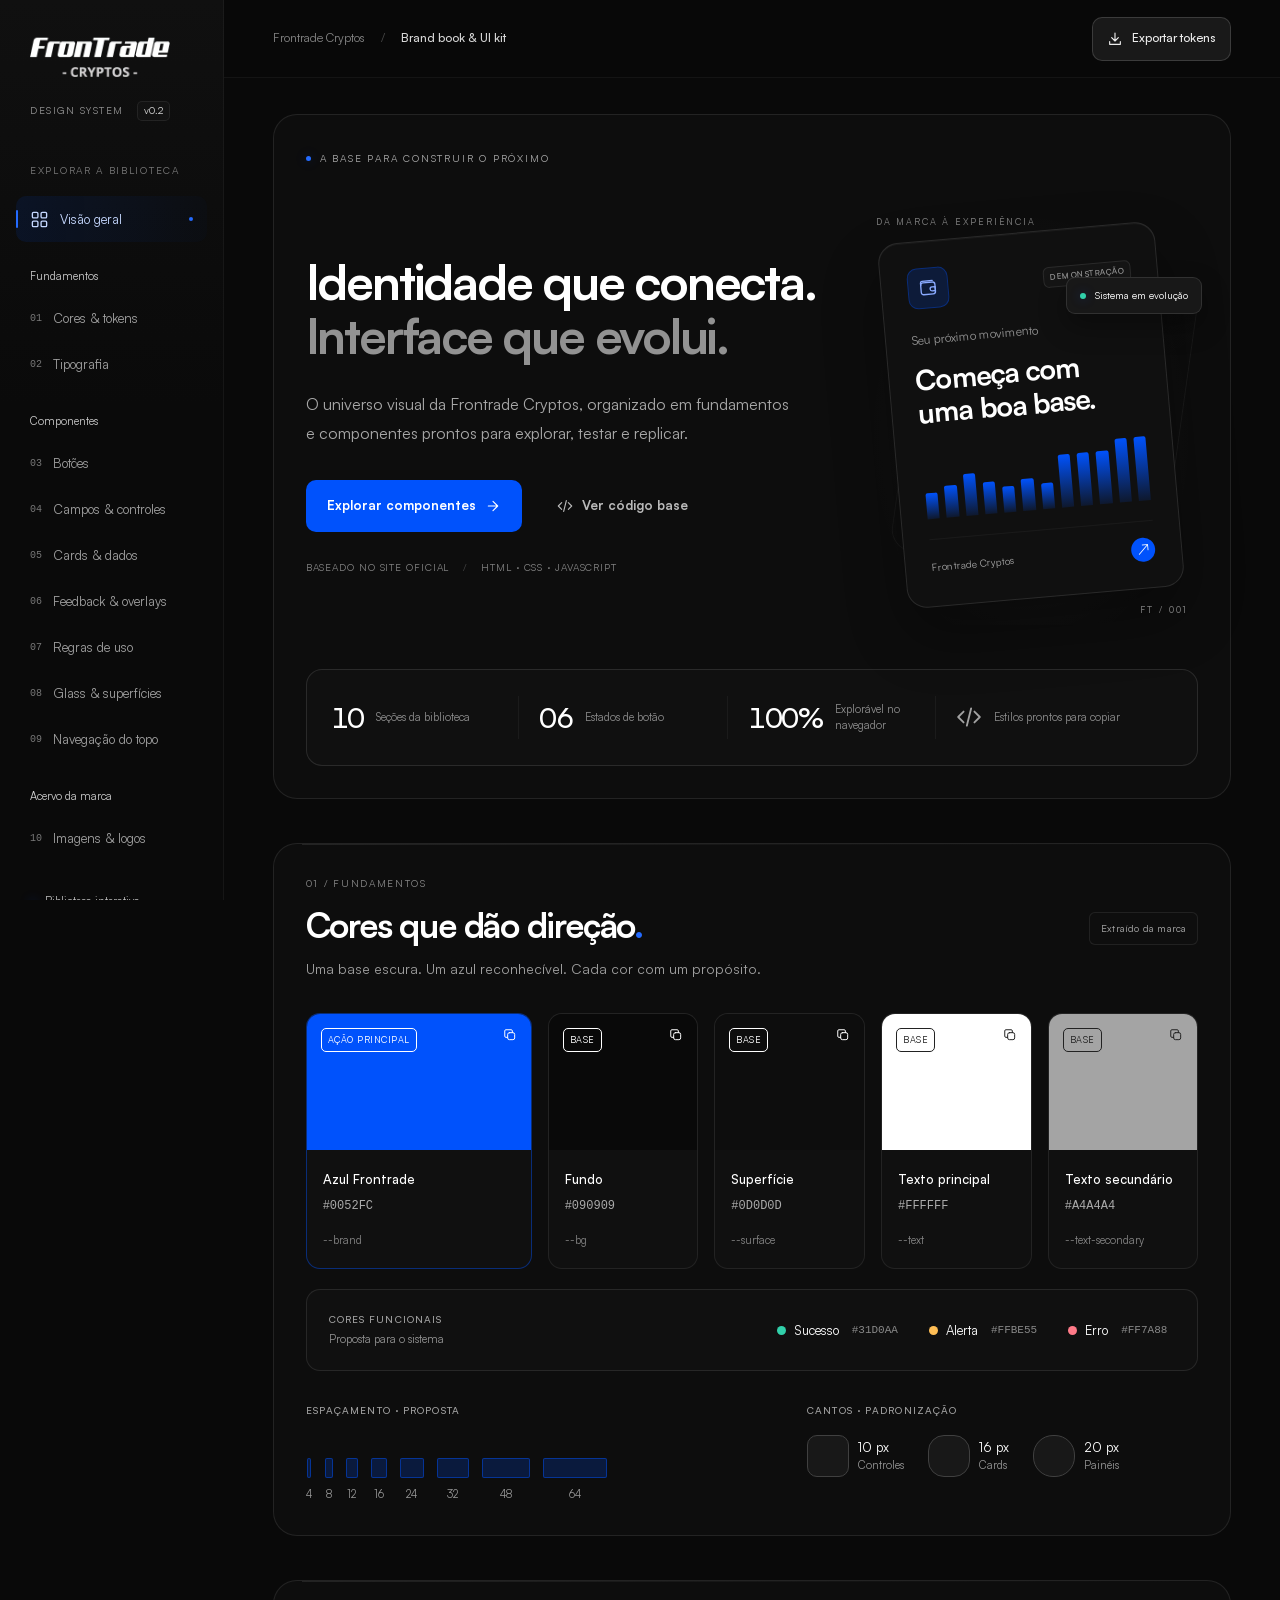
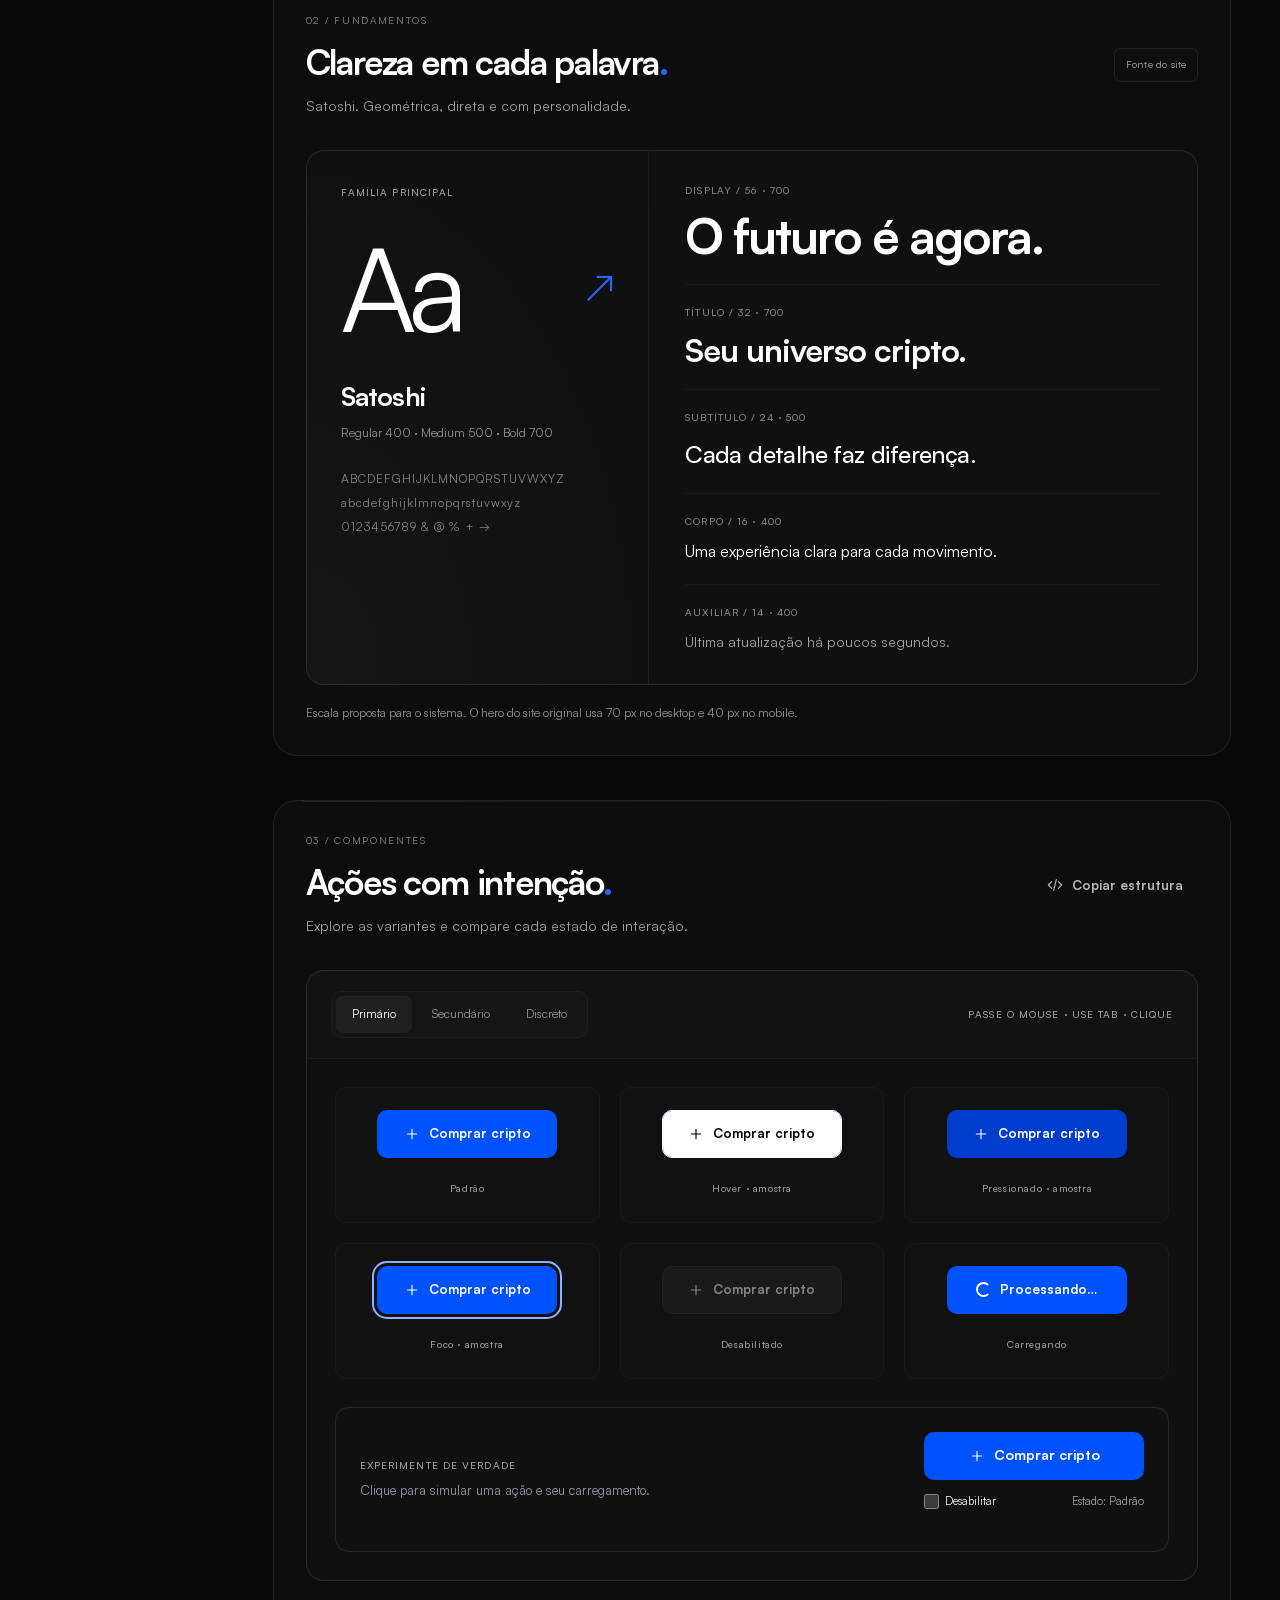
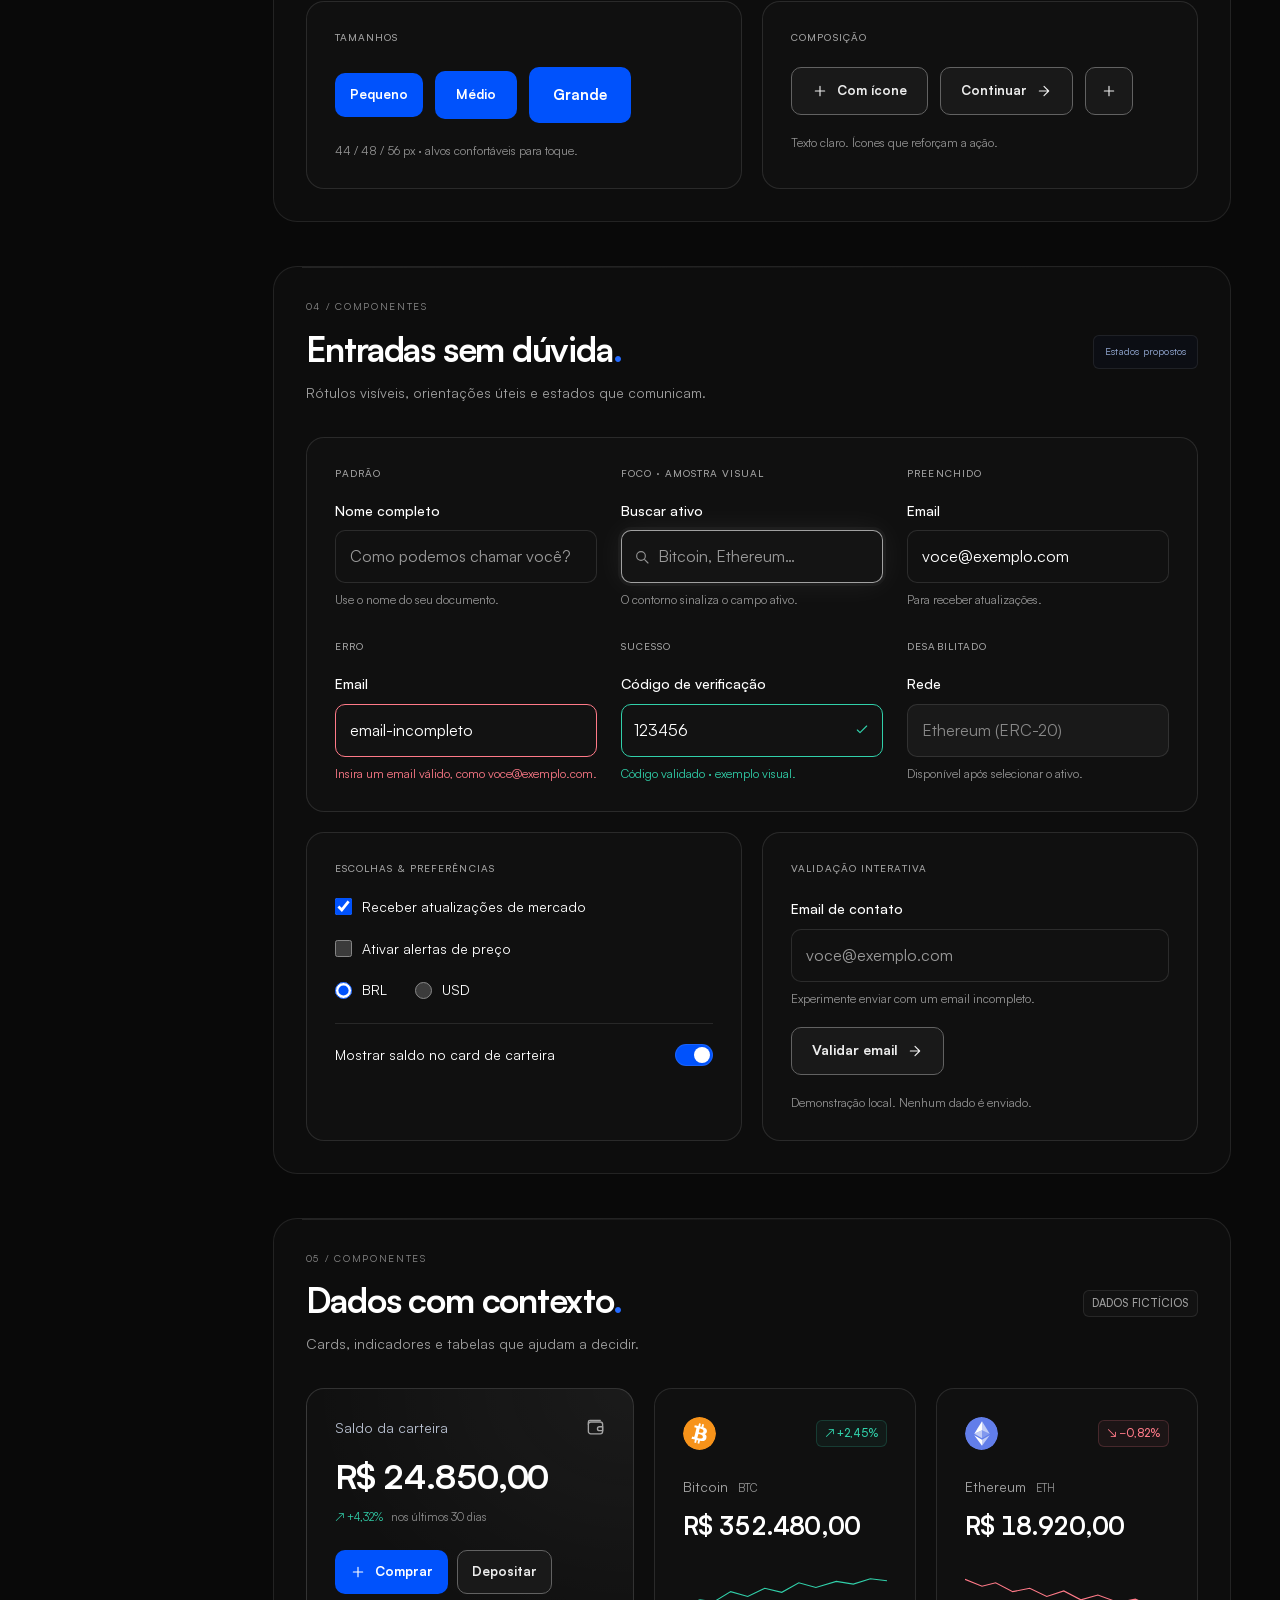
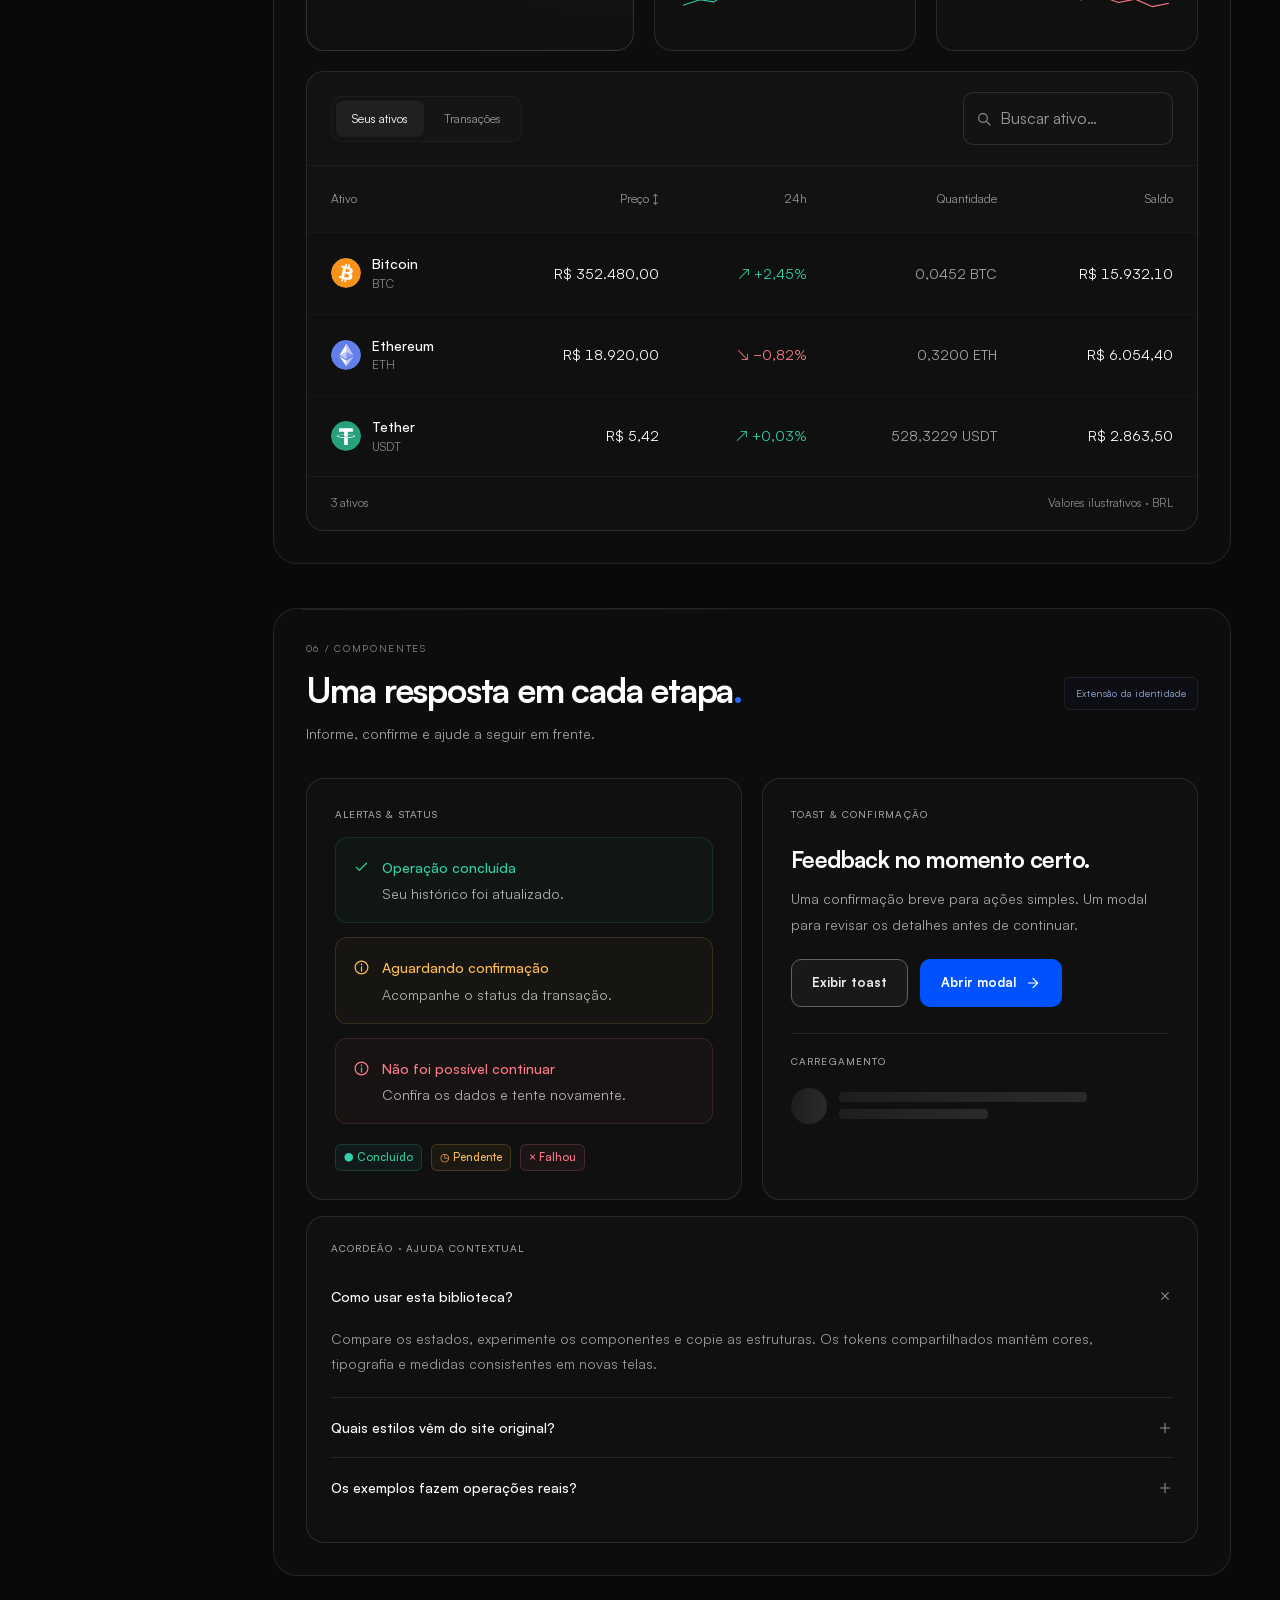
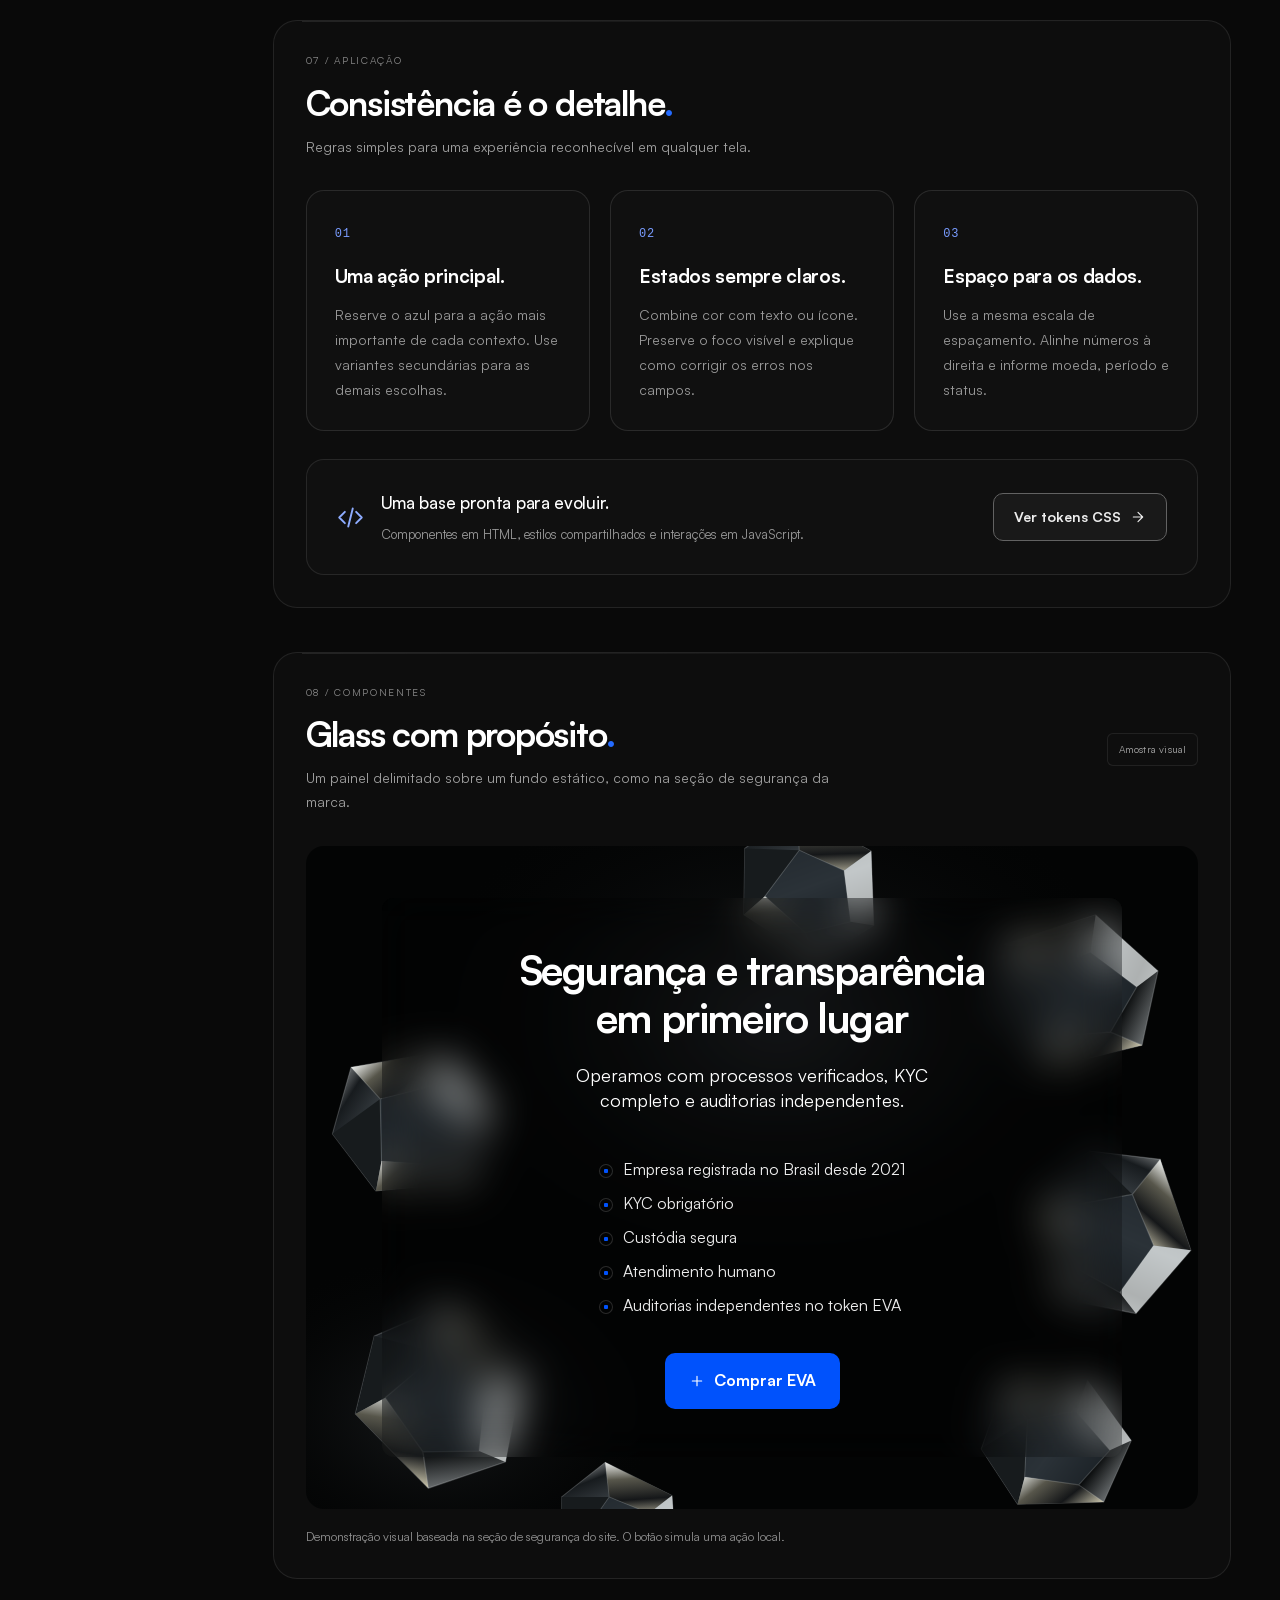
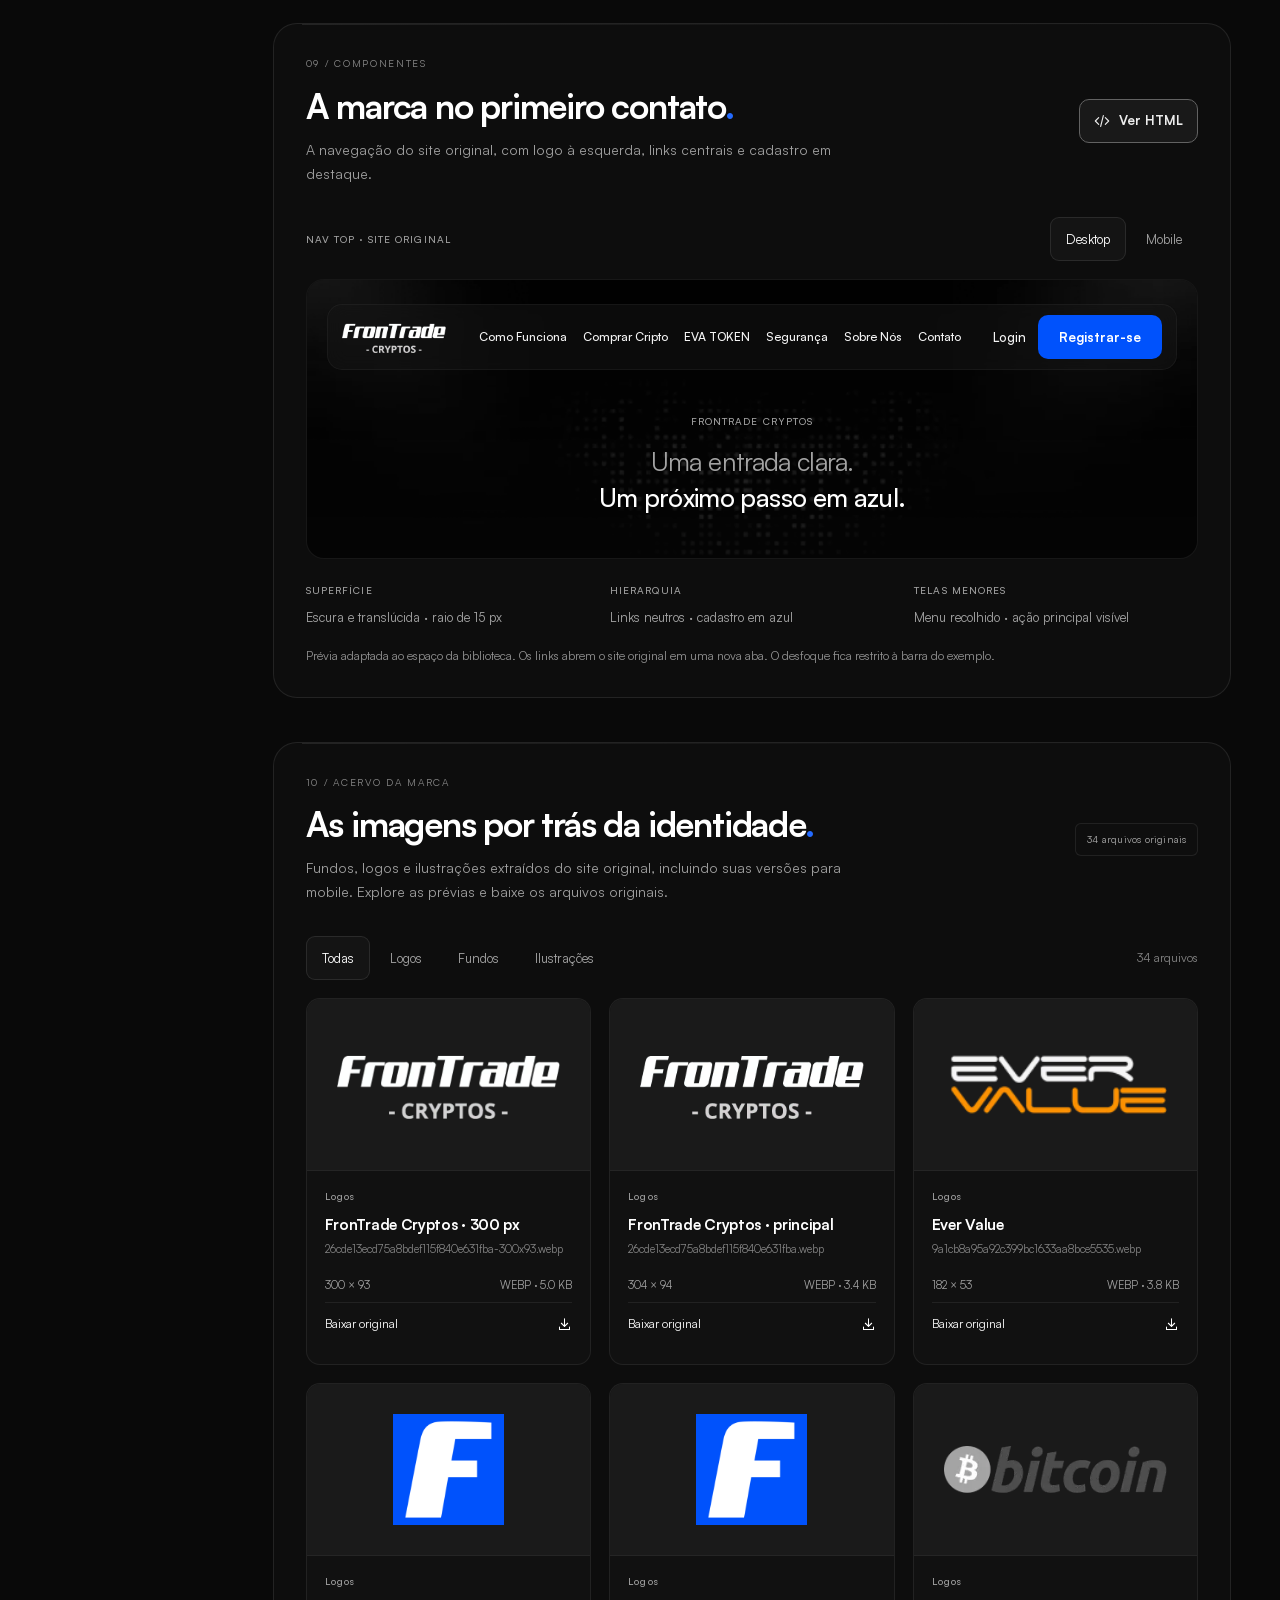
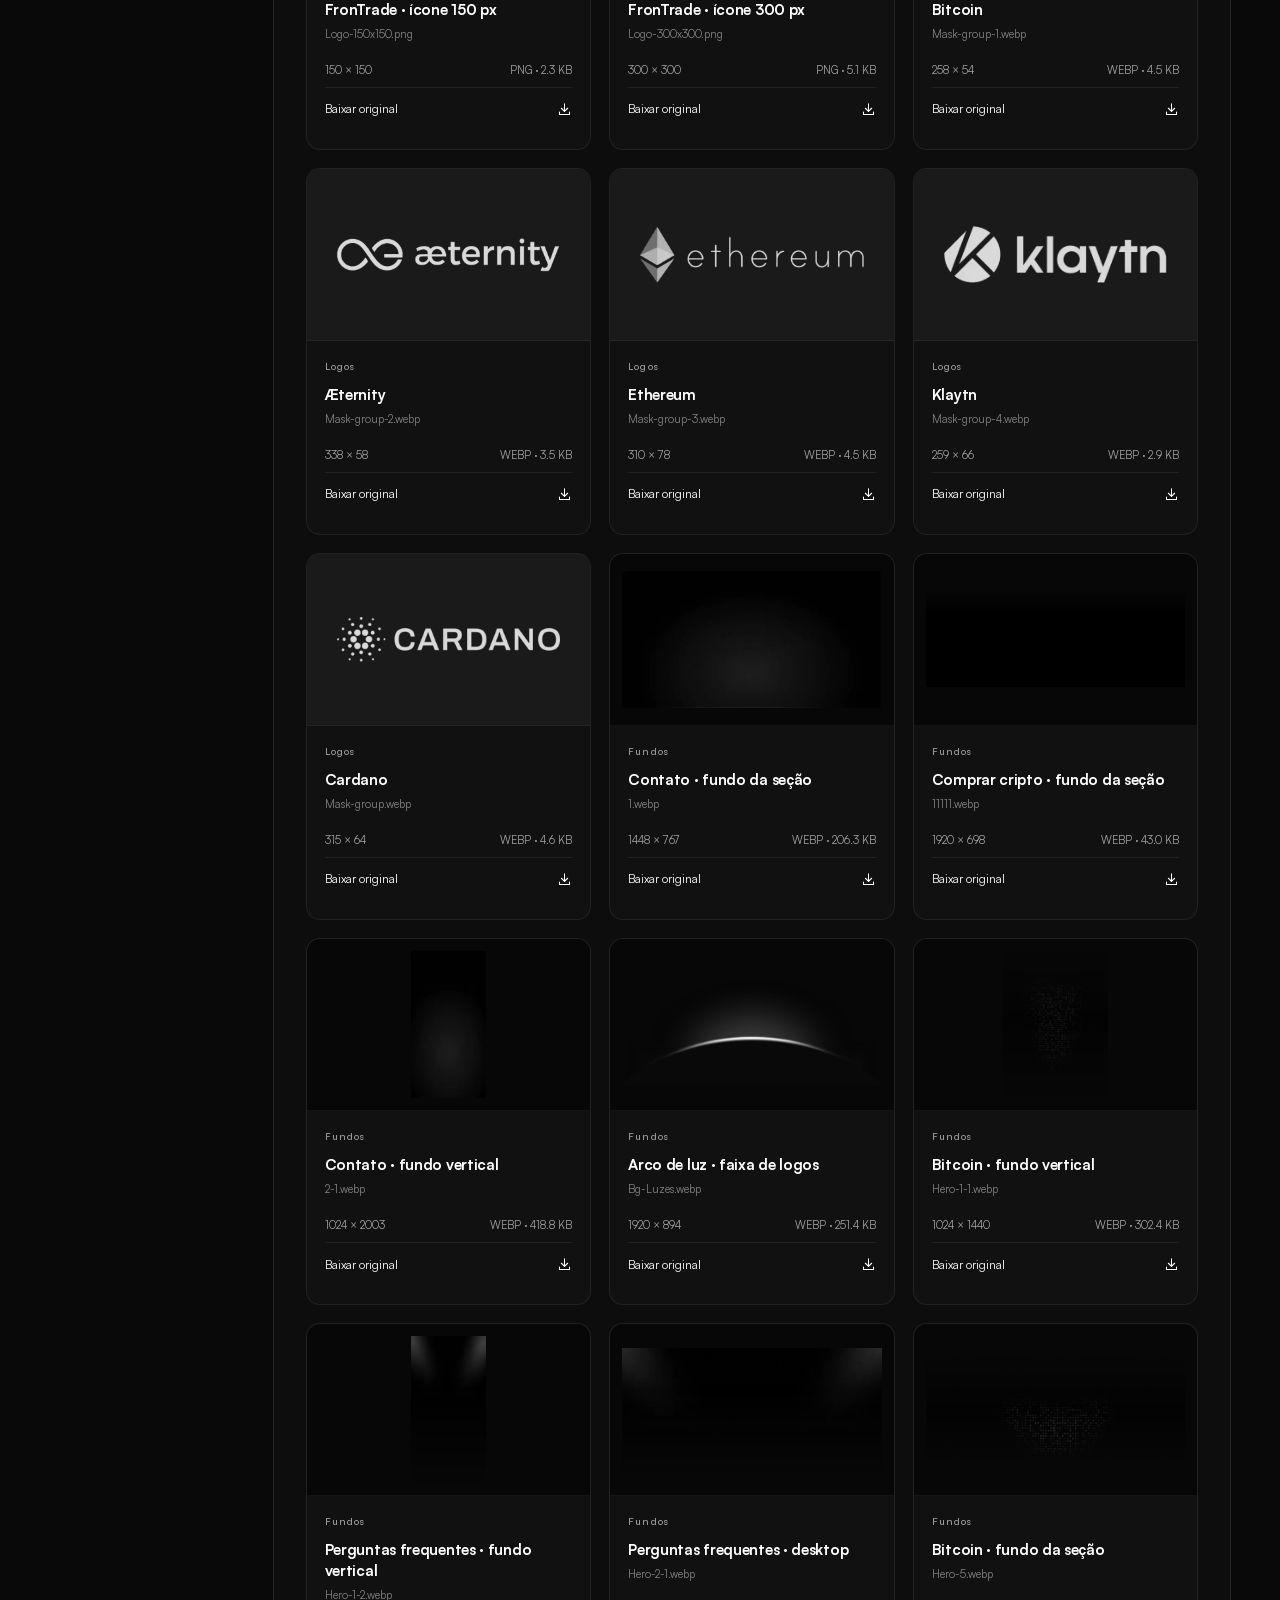
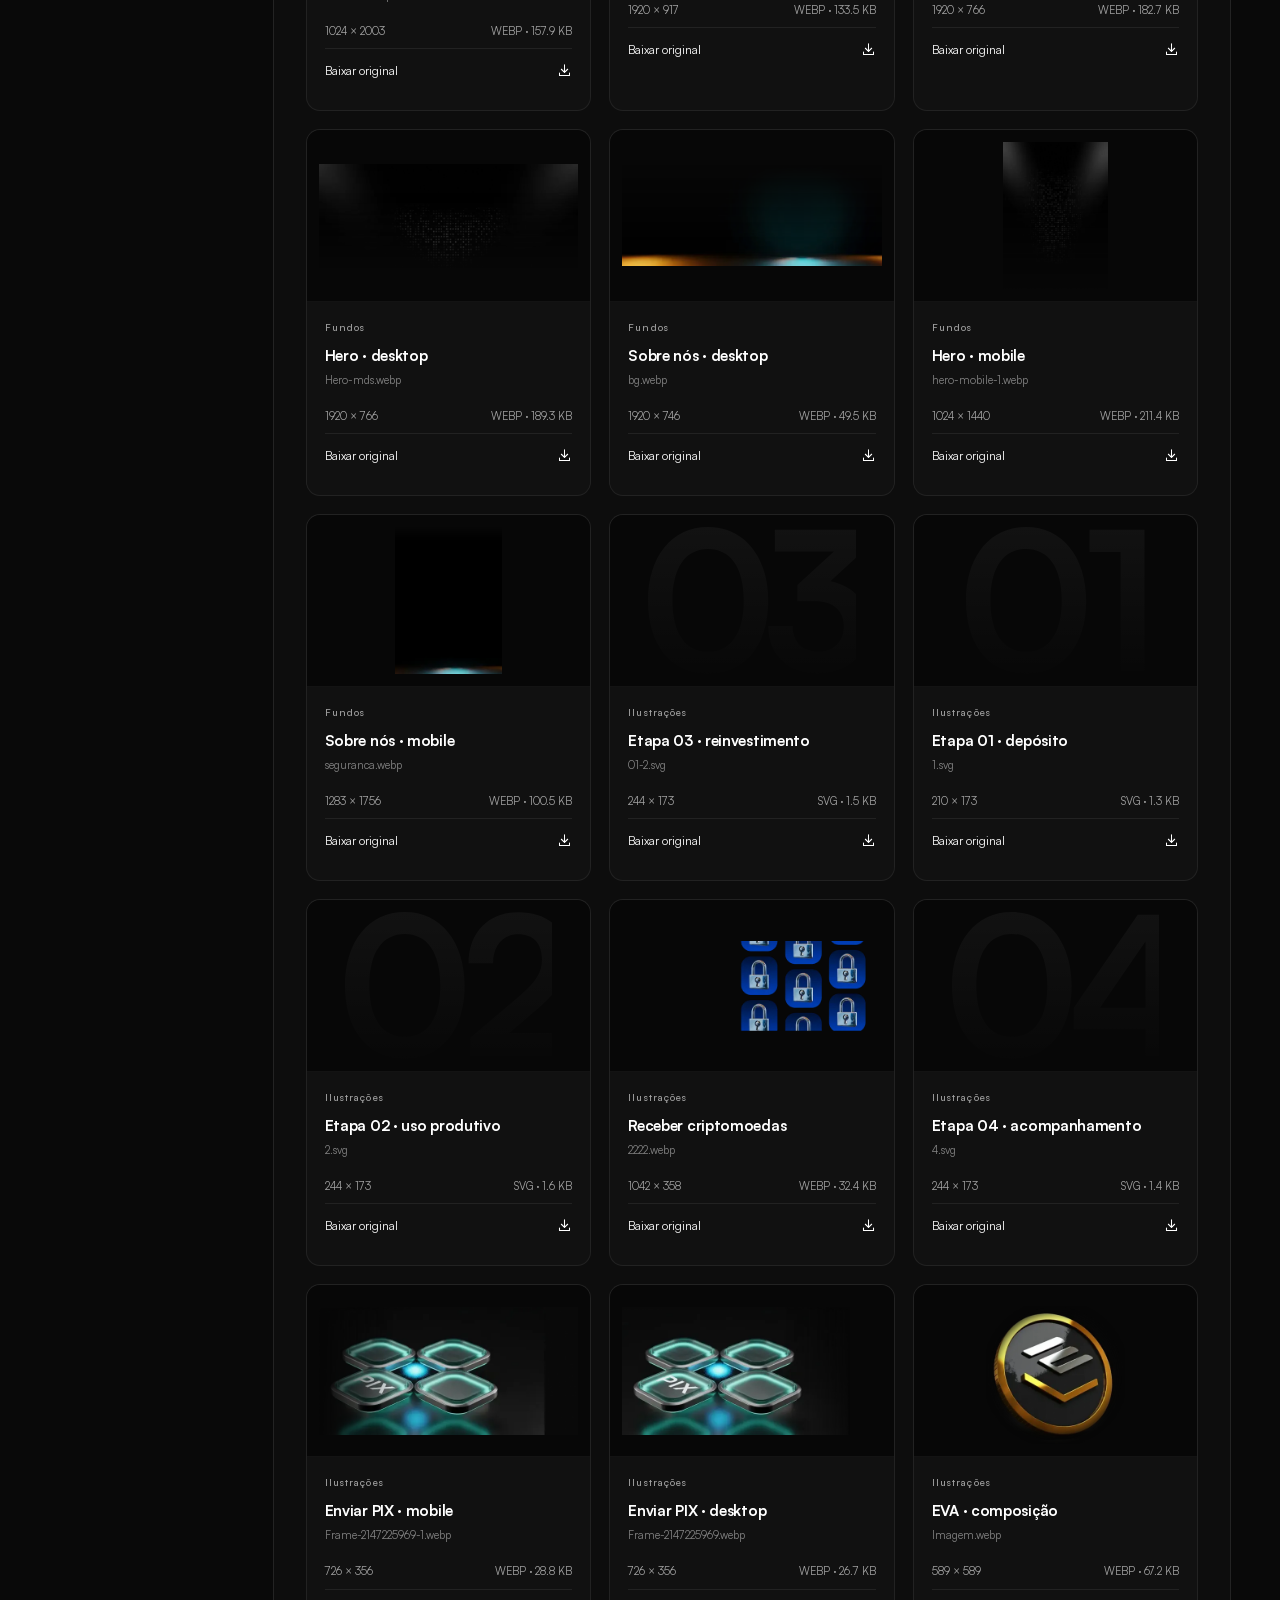
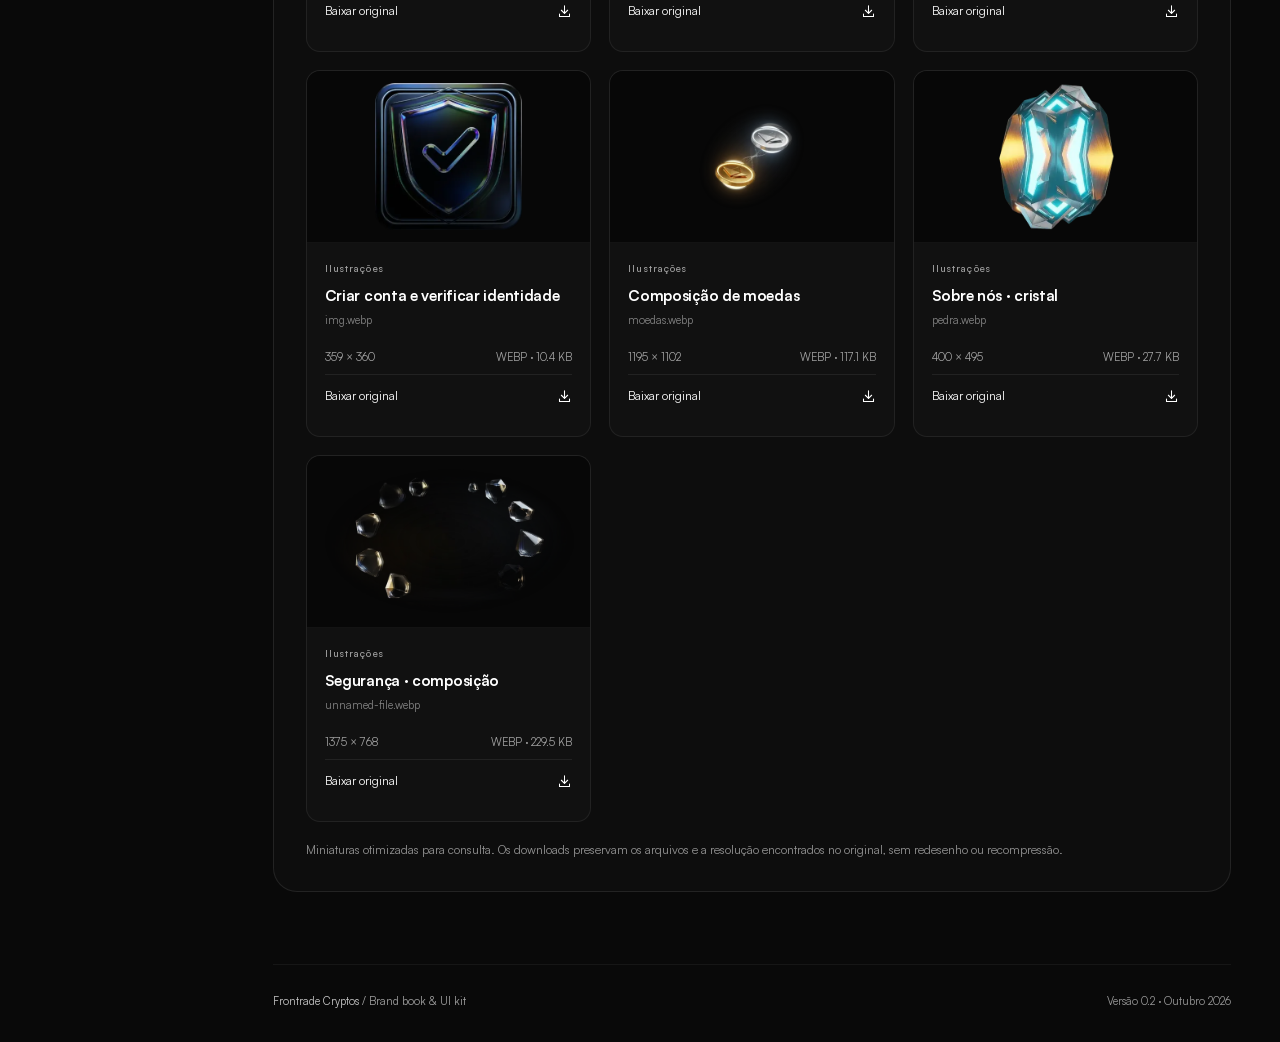
==== commit afd1cbad: "Add original top navigation and downloadable image catalog Preserve 34 original homepage assets and " ====
--- a/index.html
+++ b/index.html
@@ -5,8 +5,8 @@
     <meta name="theme-color" content="#090909" />
     <link rel="icon" type="image/webp" href="assets/images/logo.webp" />
     <title>Frontrade Cryptos — Brand book & UI kit</title>
-    <link rel="stylesheet" href="assets/css/styles.css?v=crypto-icons-23" /><script
-      src="assets/js/app.js?v=crypto-icons-23"
+    <link rel="stylesheet" href="assets/css/styles.css?v=navigation-assets-24" /><script
+      src="assets/js/app.js?v=navigation-assets-24"
       defer
     ></script>
   </head>
@@ -73,6 +73,11 @@
         >
         <a class="nav-link" href="#rules"><span class="nav-number">07</span>Regras de uso</a>
         <a class="nav-link" href="#glass"><span class="nav-number">08</span>Glass & superfícies</a>
+        <a class="nav-link" href="#navigation"
+          ><span class="nav-number">09</span>Navegação do topo</a
+        >
+        <div class="nav-group">Acervo da marca</div>
+        <a class="nav-link" href="#images"><span class="nav-number">10</span>Imagens & logos</a>
       </nav>
       <div class="sidebar-bottom"
         ><span class="live-dot"></span> Biblioteca interativa<p>Uma identidade. Cada detalhe.</p
@@ -138,7 +143,7 @@
             ></div
           >
           <div class="overview-strip"
-            ><div><strong>08</strong><span>Seções da biblioteca</span></div
+            ><div><strong>10</strong><span>Seções da biblioteca</span></div
             ><div><strong>06</strong><span>Estados de botão</span></div
             ><div><strong>100%</strong><span>Explorável no navegador</span></div
             ><div
@@ -687,6 +692,1048 @@
             local.</p
           >
         </section>
+        <section id="navigation" class="book-section">
+          <div class="section-head"
+            ><div
+              ><div class="section-kicker">09 / COMPONENTES</div
+              ><h2>A marca no primeiro contato<span>.</span></h2
+              ><p
+                >A navegação do site original, com logo à esquerda, links centrais e cadastro em
+                destaque.</p
+              ></div
+            ><button class="btn secondary small" id="view-navigation"
+              ><svg class="icon"><use href="#i-code" /></svg>Ver HTML</button
+            ></div
+          >
+          <div class="navigation-toolbar"
+            ><span class="label">NAV TOP · SITE ORIGINAL</span
+            ><div class="navigation-view" role="group" aria-label="Largura da prévia"
+              ><button type="button" data-nav-view="desktop" aria-pressed="true">Desktop</button
+              ><button type="button" data-nav-view="mobile" aria-pressed="false"
+                >Mobile</button
+              ></div
+            ></div
+          >
+          <div class="navigation-preview" id="navigation-preview">
+            <img
+              class="navigation-backdrop"
+              src="assets/images/previews/original/2026-01-Hero-mds.webp"
+              alt=""
+              loading="lazy"
+              decoding="async"
+              width="640"
+              height="255"
+            />
+            <header class="brand-nav" id="brand-nav-example">
+              <a
+                class="brand-nav-logo"
+                href="https://frontradecryptos.com/"
+                target="_blank"
+                rel="noopener noreferrer"
+                ><img
+                  src="assets/images/original/2026-01-26cde13ecd75a8bdef115f840e631fba.webp"
+                  alt="FronTrade Cryptos — início"
+                  width="304"
+                  height="94"
+                  loading="lazy"
+              /></a>
+              <nav
+                class="brand-nav-links"
+                id="brand-nav-links"
+                aria-label="Navegação do site original"
+                ><a
+                  href="https://frontradecryptos.com/#como"
+                  target="_blank"
+                  rel="noopener noreferrer"
+                  >Como Funciona</a
+                ><a
+                  href="https://frontradecryptos.com/#comprar"
+                  target="_blank"
+                  rel="noopener noreferrer"
+                  >Comprar Cripto</a
+                ><a
+                  href="https://frontradecryptos.com/#eva"
+                  target="_blank"
+                  rel="noopener noreferrer"
+                  >EVA TOKEN</a
+                ><a
+                  href="https://frontradecryptos.com/#seguranca"
+                  target="_blank"
+                  rel="noopener noreferrer"
+                  >Segurança</a
+                ><a
+                  href="https://frontradecryptos.com/#sobre"
+                  target="_blank"
+                  rel="noopener noreferrer"
+                  >Sobre Nós</a
+                ><a
+                  href="https://frontradecryptos.com/#contato"
+                  target="_blank"
+                  rel="noopener noreferrer"
+                  >Contato</a
+                ><a
+                  class="brand-nav-mobile-login"
+                  href="https://p2p.frontradecryptos.com/login"
+                  target="_blank"
+                  rel="noopener noreferrer"
+                  >Login</a
+                ></nav
+              >
+              <div class="brand-nav-actions"
+                ><a
+                  class="brand-nav-login"
+                  href="https://p2p.frontradecryptos.com/login"
+                  target="_blank"
+                  rel="noopener noreferrer"
+                  >Login</a
+                ><a
+                  class="btn primary small"
+                  href="https://p2p.frontradecryptos.com/register"
+                  target="_blank"
+                  rel="noopener noreferrer"
+                  >Registrar-se</a
+                ></div
+              >
+              <button
+                class="icon-btn brand-nav-toggle"
+                type="button"
+                aria-label="Abrir menu do exemplo"
+                aria-expanded="false"
+                aria-controls="brand-nav-links"
+                hidden
+                ><svg class="icon"><use href="#i-menu" /></svg
+              ></button>
+            </header>
+            <div class="navigation-caption"
+              ><span class="label">FRONTRADE CRYPTOS</span
+              ><p>Uma entrada clara.<br /><strong>Um próximo passo em azul.</strong></p></div
+            >
+          </div>
+          <div class="navigation-specs"
+            ><div
+              ><span class="label">SUPERFÍCIE</span><p>Escura e translúcida · raio de 15 px</p></div
+            ><div><span class="label">HIERARQUIA</span><p>Links neutros · cadastro em azul</p></div
+            ><div
+              ><span class="label">TELAS MENORES</span
+              ><p>Menu recolhido · ação principal visível</p></div
+            ></div
+          >
+          <p class="section-note"
+            >Prévia adaptada ao espaço da biblioteca. Os links abrem o site original em uma nova
+            aba. O desfoque fica restrito à barra do exemplo.</p
+          >
+        </section>
+        <section id="images" class="book-section">
+          <div class="section-head"
+            ><div
+              ><div class="section-kicker">10 / ACERVO DA MARCA</div
+              ><h2>As imagens por trás da identidade<span>.</span></h2
+              ><p
+                >Fundos, logos e ilustrações extraídos do site original, incluindo suas versões para
+                mobile. Explore as prévias e baixe os arquivos originais.</p
+              ></div
+            ><span class="source-badge">34 arquivos originais</span></div
+          >
+          <div class="image-toolbar"
+            ><div class="image-filters" role="group" aria-label="Filtrar imagens por categoria"
+              ><button type="button" data-image-filter="all" aria-pressed="true">Todas</button
+              ><button type="button" data-image-filter="logos" aria-pressed="false">Logos</button
+              ><button type="button" data-image-filter="backgrounds" aria-pressed="false"
+                >Fundos</button
+              ><button type="button" data-image-filter="illustrations" aria-pressed="false"
+                >Ilustrações</button
+              ></div
+            ><output id="image-count" aria-live="polite">34 arquivos</output></div
+          >
+          <div class="image-catalog" id="image-catalog">
+            <!-- ORIGINAL-CATALOG:START -->
+            <article class="image-card" data-image-category="logos">
+              <div class="image-card-preview image-card-preview--logos">
+                <img
+                  src="assets/images/original/2026-01-26cde13ecd75a8bdef115f840e631fba-300x93.webp"
+                  alt="FronTrade Cryptos · 300 px"
+                  loading="lazy"
+                  decoding="async"
+                  width="300"
+                  height="93"
+                />
+              </div>
+              <div class="image-card-body">
+                <span class="label">Logos</span>
+                <h3>FronTrade Cryptos · 300 px</h3>
+                <p>26cde13ecd75a8bdef115f840e631fba-300x93.webp</p>
+                <div class="image-card-meta"><span>300 × 93</span><span>WEBP · 5.0 KB</span></div>
+                <a
+                  class="image-download"
+                  href="assets/images/original/2026-01-26cde13ecd75a8bdef115f840e631fba-300x93.webp"
+                  download="26cde13ecd75a8bdef115f840e631fba-300x93.webp"
+                  >Baixar original
+                  <svg class="icon" aria-hidden="true"><use href="#i-download" /></svg
+                ></a>
+              </div>
+            </article>
+            <article class="image-card" data-image-category="logos">
+              <div class="image-card-preview image-card-preview--logos">
+                <img
+                  src="assets/images/original/2026-01-26cde13ecd75a8bdef115f840e631fba.webp"
+                  alt="FronTrade Cryptos · principal"
+                  loading="lazy"
+                  decoding="async"
+                  width="304"
+                  height="94"
+                />
+              </div>
+              <div class="image-card-body">
+                <span class="label">Logos</span>
+                <h3>FronTrade Cryptos · principal</h3>
+                <p>26cde13ecd75a8bdef115f840e631fba.webp</p>
+                <div class="image-card-meta"><span>304 × 94</span><span>WEBP · 3.4 KB</span></div>
+                <a
+                  class="image-download"
+                  href="assets/images/original/2026-01-26cde13ecd75a8bdef115f840e631fba.webp"
+                  download="26cde13ecd75a8bdef115f840e631fba.webp"
+                  >Baixar original
+                  <svg class="icon" aria-hidden="true"><use href="#i-download" /></svg
+                ></a>
+              </div>
+            </article>
+            <article class="image-card" data-image-category="logos">
+              <div class="image-card-preview image-card-preview--logos">
+                <img
+                  src="assets/images/original/2026-01-9a1cb8a95a92c399bc1633aa8bce5535.webp"
+                  alt="Ever Value"
+                  loading="lazy"
+                  decoding="async"
+                  width="182"
+                  height="53"
+                />
+              </div>
+              <div class="image-card-body">
+                <span class="label">Logos</span>
+                <h3>Ever Value</h3>
+                <p>9a1cb8a95a92c399bc1633aa8bce5535.webp</p>
+                <div class="image-card-meta"><span>182 × 53</span><span>WEBP · 3.8 KB</span></div>
+                <a
+                  class="image-download"
+                  href="assets/images/original/2026-01-9a1cb8a95a92c399bc1633aa8bce5535.webp"
+                  download="9a1cb8a95a92c399bc1633aa8bce5535.webp"
+                  >Baixar original
+                  <svg class="icon" aria-hidden="true"><use href="#i-download" /></svg
+                ></a>
+              </div>
+            </article>
+            <article class="image-card" data-image-category="logos">
+              <div class="image-card-preview image-card-preview--logos">
+                <img
+                  src="assets/images/original/2026-03-Logo-150x150.png"
+                  alt="FronTrade · ícone 150 px"
+                  loading="lazy"
+                  decoding="async"
+                  width="150"
+                  height="150"
+                />
+              </div>
+              <div class="image-card-body">
+                <span class="label">Logos</span>
+                <h3>FronTrade · ícone 150 px</h3>
+                <p>Logo-150x150.png</p>
+                <div class="image-card-meta"><span>150 × 150</span><span>PNG · 2.3 KB</span></div>
+                <a
+                  class="image-download"
+                  href="assets/images/original/2026-03-Logo-150x150.png"
+                  download="Logo-150x150.png"
+                  >Baixar original
+                  <svg class="icon" aria-hidden="true"><use href="#i-download" /></svg
+                ></a>
+              </div>
+            </article>
+            <article class="image-card" data-image-category="logos">
+              <div class="image-card-preview image-card-preview--logos">
+                <img
+                  src="assets/images/original/2026-03-Logo-300x300.png"
+                  alt="FronTrade · ícone 300 px"
+                  loading="lazy"
+                  decoding="async"
+                  width="300"
+                  height="300"
+                />
+              </div>
+              <div class="image-card-body">
+                <span class="label">Logos</span>
+                <h3>FronTrade · ícone 300 px</h3>
+                <p>Logo-300x300.png</p>
+                <div class="image-card-meta"><span>300 × 300</span><span>PNG · 5.1 KB</span></div>
+                <a
+                  class="image-download"
+                  href="assets/images/original/2026-03-Logo-300x300.png"
+                  download="Logo-300x300.png"
+                  >Baixar original
+                  <svg class="icon" aria-hidden="true"><use href="#i-download" /></svg
+                ></a>
+              </div>
+            </article>
+            <article class="image-card" data-image-category="logos">
+              <div class="image-card-preview image-card-preview--logos">
+                <img
+                  src="assets/images/original/2026-01-Mask-group-1.webp"
+                  alt="Bitcoin"
+                  loading="lazy"
+                  decoding="async"
+                  width="258"
+                  height="54"
+                />
+              </div>
+              <div class="image-card-body">
+                <span class="label">Logos</span>
+                <h3>Bitcoin</h3>
+                <p>Mask-group-1.webp</p>
+                <div class="image-card-meta"><span>258 × 54</span><span>WEBP · 4.5 KB</span></div>
+                <a
+                  class="image-download"
+                  href="assets/images/original/2026-01-Mask-group-1.webp"
+                  download="Mask-group-1.webp"
+                  >Baixar original
+                  <svg class="icon" aria-hidden="true"><use href="#i-download" /></svg
+                ></a>
+              </div>
+            </article>
+            <article class="image-card" data-image-category="logos">
+              <div class="image-card-preview image-card-preview--logos">
+                <img
+                  src="assets/images/original/2026-01-Mask-group-2.webp"
+                  alt="Æternity"
+                  loading="lazy"
+                  decoding="async"
+                  width="338"
+                  height="58"
+                />
+              </div>
+              <div class="image-card-body">
+                <span class="label">Logos</span>
+                <h3>Æternity</h3>
+                <p>Mask-group-2.webp</p>
+                <div class="image-card-meta"><span>338 × 58</span><span>WEBP · 3.5 KB</span></div>
+                <a
+                  class="image-download"
+                  href="assets/images/original/2026-01-Mask-group-2.webp"
+                  download="Mask-group-2.webp"
+                  >Baixar original
+                  <svg class="icon" aria-hidden="true"><use href="#i-download" /></svg
+                ></a>
+              </div>
+            </article>
+            <article class="image-card" data-image-category="logos">
+              <div class="image-card-preview image-card-preview--logos">
+                <img
+                  src="assets/images/original/2026-01-Mask-group-3.webp"
+                  alt="Ethereum"
+                  loading="lazy"
+                  decoding="async"
+                  width="310"
+                  height="78"
+                />
+              </div>
+              <div class="image-card-body">
+                <span class="label">Logos</span>
+                <h3>Ethereum</h3>
+                <p>Mask-group-3.webp</p>
+                <div class="image-card-meta"><span>310 × 78</span><span>WEBP · 4.5 KB</span></div>
+                <a
+                  class="image-download"
+                  href="assets/images/original/2026-01-Mask-group-3.webp"
+                  download="Mask-group-3.webp"
+                  >Baixar original
+                  <svg class="icon" aria-hidden="true"><use href="#i-download" /></svg
+                ></a>
+              </div>
+            </article>
+            <article class="image-card" data-image-category="logos">
+              <div class="image-card-preview image-card-preview--logos">
+                <img
+                  src="assets/images/original/2026-01-Mask-group-4.webp"
+                  alt="Klaytn"
+                  loading="lazy"
+                  decoding="async"
+                  width="259"
+                  height="66"
+                />
+              </div>
+              <div class="image-card-body">
+                <span class="label">Logos</span>
+                <h3>Klaytn</h3>
+                <p>Mask-group-4.webp</p>
+                <div class="image-card-meta"><span>259 × 66</span><span>WEBP · 2.9 KB</span></div>
+                <a
+                  class="image-download"
+                  href="assets/images/original/2026-01-Mask-group-4.webp"
+                  download="Mask-group-4.webp"
+                  >Baixar original
+                  <svg class="icon" aria-hidden="true"><use href="#i-download" /></svg
+                ></a>
+              </div>
+            </article>
+            <article class="image-card" data-image-category="logos">
+              <div class="image-card-preview image-card-preview--logos">
+                <img
+                  src="assets/images/original/2026-01-Mask-group.webp"
+                  alt="Cardano"
+                  loading="lazy"
+                  decoding="async"
+                  width="315"
+                  height="64"
+                />
+              </div>
+              <div class="image-card-body">
+                <span class="label">Logos</span>
+                <h3>Cardano</h3>
+                <p>Mask-group.webp</p>
+                <div class="image-card-meta"><span>315 × 64</span><span>WEBP · 4.6 KB</span></div>
+                <a
+                  class="image-download"
+                  href="assets/images/original/2026-01-Mask-group.webp"
+                  download="Mask-group.webp"
+                  >Baixar original
+                  <svg class="icon" aria-hidden="true"><use href="#i-download" /></svg
+                ></a>
+              </div>
+            </article>
+            <article class="image-card" data-image-category="backgrounds">
+              <div class="image-card-preview image-card-preview--backgrounds">
+                <img
+                  src="assets/images/previews/original/2026-01-1.webp"
+                  alt="Contato · fundo da seção"
+                  loading="lazy"
+                  decoding="async"
+                  width="640"
+                  height="339"
+                />
+              </div>
+              <div class="image-card-body">
+                <span class="label">Fundos</span>
+                <h3>Contato · fundo da seção</h3>
+                <p>1.webp</p>
+                <div class="image-card-meta"
+                  ><span>1448 × 767</span><span>WEBP · 206.3 KB</span></div
+                >
+                <a
+                  class="image-download"
+                  href="assets/images/original/2026-01-1.webp"
+                  download="1.webp"
+                  >Baixar original
+                  <svg class="icon" aria-hidden="true"><use href="#i-download" /></svg
+                ></a>
+              </div>
+            </article>
+            <article class="image-card" data-image-category="backgrounds">
+              <div class="image-card-preview image-card-preview--backgrounds">
+                <img
+                  src="assets/images/previews/original/2026-02-11111.webp"
+                  alt="Comprar cripto · fundo da seção"
+                  loading="lazy"
+                  decoding="async"
+                  width="640"
+                  height="233"
+                />
+              </div>
+              <div class="image-card-body">
+                <span class="label">Fundos</span>
+                <h3>Comprar cripto · fundo da seção</h3>
+                <p>11111.webp</p>
+                <div class="image-card-meta"
+                  ><span>1920 × 698</span><span>WEBP · 43.0 KB</span></div
+                >
+                <a
+                  class="image-download"
+                  href="assets/images/original/2026-02-11111.webp"
+                  download="11111.webp"
+                  >Baixar original
+                  <svg class="icon" aria-hidden="true"><use href="#i-download" /></svg
+                ></a>
+              </div>
+            </article>
+            <article class="image-card" data-image-category="backgrounds">
+              <div class="image-card-preview image-card-preview--backgrounds">
+                <img
+                  src="assets/images/previews/original/2026-01-2-1.webp"
+                  alt="Contato · fundo vertical"
+                  loading="lazy"
+                  decoding="async"
+                  width="184"
+                  height="360"
+                />
+              </div>
+              <div class="image-card-body">
+                <span class="label">Fundos</span>
+                <h3>Contato · fundo vertical</h3>
+                <p>2-1.webp</p>
+                <div class="image-card-meta"
+                  ><span>1024 × 2003</span><span>WEBP · 418.8 KB</span></div
+                >
+                <a
+                  class="image-download"
+                  href="assets/images/original/2026-01-2-1.webp"
+                  download="2-1.webp"
+                  >Baixar original
+                  <svg class="icon" aria-hidden="true"><use href="#i-download" /></svg
+                ></a>
+              </div>
+            </article>
+            <article class="image-card" data-image-category="backgrounds">
+              <div class="image-card-preview image-card-preview--backgrounds">
+                <img
+                  src="assets/images/previews/original/2026-01-Bg-Luzes.webp"
+                  alt="Arco de luz · faixa de logos"
+                  loading="lazy"
+                  decoding="async"
+                  width="640"
+                  height="298"
+                />
+              </div>
+              <div class="image-card-body">
+                <span class="label">Fundos</span>
+                <h3>Arco de luz · faixa de logos</h3>
+                <p>Bg-Luzes.webp</p>
+                <div class="image-card-meta"
+                  ><span>1920 × 894</span><span>WEBP · 251.4 KB</span></div
+                >
+                <a
+                  class="image-download"
+                  href="assets/images/original/2026-01-Bg-Luzes.webp"
+                  download="Bg-Luzes.webp"
+                  >Baixar original
+                  <svg class="icon" aria-hidden="true"><use href="#i-download" /></svg
+                ></a>
+              </div>
+            </article>
+            <article class="image-card" data-image-category="backgrounds">
+              <div class="image-card-preview image-card-preview--backgrounds">
+                <img
+                  src="assets/images/previews/original/2026-01-Hero-1-1.webp"
+                  alt="Bitcoin · fundo vertical"
+                  loading="lazy"
+                  decoding="async"
+                  width="256"
+                  height="360"
+                />
+              </div>
+              <div class="image-card-body">
+                <span class="label">Fundos</span>
+                <h3>Bitcoin · fundo vertical</h3>
+                <p>Hero-1-1.webp</p>
+                <div class="image-card-meta"
+                  ><span>1024 × 1440</span><span>WEBP · 302.4 KB</span></div
+                >
+                <a
+                  class="image-download"
+                  href="assets/images/original/2026-01-Hero-1-1.webp"
+                  download="Hero-1-1.webp"
+                  >Baixar original
+                  <svg class="icon" aria-hidden="true"><use href="#i-download" /></svg
+                ></a>
+              </div>
+            </article>
+            <article class="image-card" data-image-category="backgrounds">
+              <div class="image-card-preview image-card-preview--backgrounds">
+                <img
+                  src="assets/images/previews/original/2026-01-Hero-1-2.webp"
+                  alt="Perguntas frequentes · fundo vertical"
+                  loading="lazy"
+                  decoding="async"
+                  width="184"
+                  height="360"
+                />
+              </div>
+              <div class="image-card-body">
+                <span class="label">Fundos</span>
+                <h3>Perguntas frequentes · fundo vertical</h3>
+                <p>Hero-1-2.webp</p>
+                <div class="image-card-meta"
+                  ><span>1024 × 2003</span><span>WEBP · 157.9 KB</span></div
+                >
+                <a
+                  class="image-download"
+                  href="assets/images/original/2026-01-Hero-1-2.webp"
+                  download="Hero-1-2.webp"
+                  >Baixar original
+                  <svg class="icon" aria-hidden="true"><use href="#i-download" /></svg
+                ></a>
+              </div>
+            </article>
+            <article class="image-card" data-image-category="backgrounds">
+              <div class="image-card-preview image-card-preview--backgrounds">
+                <img
+                  src="assets/images/previews/original/2026-01-Hero-2-1.webp"
+                  alt="Perguntas frequentes · desktop"
+                  loading="lazy"
+                  decoding="async"
+                  width="640"
+                  height="306"
+                />
+              </div>
+              <div class="image-card-body">
+                <span class="label">Fundos</span>
+                <h3>Perguntas frequentes · desktop</h3>
+                <p>Hero-2-1.webp</p>
+                <div class="image-card-meta"
+                  ><span>1920 × 917</span><span>WEBP · 133.5 KB</span></div
+                >
+                <a
+                  class="image-download"
+                  href="assets/images/original/2026-01-Hero-2-1.webp"
+                  download="Hero-2-1.webp"
+                  >Baixar original
+                  <svg class="icon" aria-hidden="true"><use href="#i-download" /></svg
+                ></a>
+              </div>
+            </article>
+            <article class="image-card" data-image-category="backgrounds">
+              <div class="image-card-preview image-card-preview--backgrounds">
+                <img
+                  src="assets/images/previews/original/2026-01-Hero-5.webp"
+                  alt="Bitcoin · fundo da seção"
+                  loading="lazy"
+                  decoding="async"
+                  width="640"
+                  height="255"
+                />
+              </div>
+              <div class="image-card-body">
+                <span class="label">Fundos</span>
+                <h3>Bitcoin · fundo da seção</h3>
+                <p>Hero-5.webp</p>
+                <div class="image-card-meta"
+                  ><span>1920 × 766</span><span>WEBP · 182.7 KB</span></div
+                >
+                <a
+                  class="image-download"
+                  href="assets/images/original/2026-01-Hero-5.webp"
+                  download="Hero-5.webp"
+                  >Baixar original
+                  <svg class="icon" aria-hidden="true"><use href="#i-download" /></svg
+                ></a>
+              </div>
+            </article>
+            <article class="image-card" data-image-category="backgrounds">
+              <div class="image-card-preview image-card-preview--backgrounds">
+                <img
+                  src="assets/images/previews/original/2026-01-Hero-mds.webp"
+                  alt="Hero · desktop"
+                  loading="lazy"
+                  decoding="async"
+                  width="640"
+                  height="255"
+                />
+              </div>
+              <div class="image-card-body">
+                <span class="label">Fundos</span>
+                <h3>Hero · desktop</h3>
+                <p>Hero-mds.webp</p>
+                <div class="image-card-meta"
+                  ><span>1920 × 766</span><span>WEBP · 189.3 KB</span></div
+                >
+                <a
+                  class="image-download"
+                  href="assets/images/original/2026-01-Hero-mds.webp"
+                  download="Hero-mds.webp"
+                  >Baixar original
+                  <svg class="icon" aria-hidden="true"><use href="#i-download" /></svg
+                ></a>
+              </div>
+            </article>
+            <article class="image-card" data-image-category="backgrounds">
+              <div class="image-card-preview image-card-preview--backgrounds">
+                <img
+                  src="assets/images/previews/original/2026-02-bg.webp"
+                  alt="Sobre nós · desktop"
+                  loading="lazy"
+                  decoding="async"
+                  width="640"
+                  height="249"
+                />
+              </div>
+              <div class="image-card-body">
+                <span class="label">Fundos</span>
+                <h3>Sobre nós · desktop</h3>
+                <p>bg.webp</p>
+                <div class="image-card-meta"
+                  ><span>1920 × 746</span><span>WEBP · 49.5 KB</span></div
+                >
+                <a
+                  class="image-download"
+                  href="assets/images/original/2026-02-bg.webp"
+                  download="bg.webp"
+                  >Baixar original
+                  <svg class="icon" aria-hidden="true"><use href="#i-download" /></svg
+                ></a>
+              </div>
+            </article>
+            <article class="image-card" data-image-category="backgrounds">
+              <div class="image-card-preview image-card-preview--backgrounds">
+                <img
+                  src="assets/images/previews/original/2026-01-hero-mobile-1.webp"
+                  alt="Hero · mobile"
+                  loading="lazy"
+                  decoding="async"
+                  width="256"
+                  height="360"
+                />
+              </div>
+              <div class="image-card-body">
+                <span class="label">Fundos</span>
+                <h3>Hero · mobile</h3>
+                <p>hero-mobile-1.webp</p>
+                <div class="image-card-meta"
+                  ><span>1024 × 1440</span><span>WEBP · 211.4 KB</span></div
+                >
+                <a
+                  class="image-download"
+                  href="assets/images/original/2026-01-hero-mobile-1.webp"
+                  download="hero-mobile-1.webp"
+                  >Baixar original
+                  <svg class="icon" aria-hidden="true"><use href="#i-download" /></svg
+                ></a>
+              </div>
+            </article>
+            <article class="image-card" data-image-category="backgrounds">
+              <div class="image-card-preview image-card-preview--backgrounds">
+                <img
+                  src="assets/images/previews/original/2026-02-seguranca.webp"
+                  alt="Sobre nós · mobile"
+                  loading="lazy"
+                  decoding="async"
+                  width="263"
+                  height="360"
+                />
+              </div>
+              <div class="image-card-body">
+                <span class="label">Fundos</span>
+                <h3>Sobre nós · mobile</h3>
+                <p>seguranca.webp</p>
+                <div class="image-card-meta"
+                  ><span>1283 × 1756</span><span>WEBP · 100.5 KB</span></div
+                >
+                <a
+                  class="image-download"
+                  href="assets/images/original/2026-02-seguranca.webp"
+                  download="seguranca.webp"
+                  >Baixar original
+                  <svg class="icon" aria-hidden="true"><use href="#i-download" /></svg
+                ></a>
+              </div>
+            </article>
+            <article class="image-card" data-image-category="illustrations">
+              <div class="image-card-preview image-card-preview--illustrations">
+                <img
+                  src="assets/images/original/2026-01-01-2.svg"
+                  alt="Etapa 03 · reinvestimento"
+                  loading="lazy"
+                  decoding="async"
+                  width="244"
+                  height="173"
+                />
+              </div>
+              <div class="image-card-body">
+                <span class="label">Ilustrações</span>
+                <h3>Etapa 03 · reinvestimento</h3>
+                <p>01-2.svg</p>
+                <div class="image-card-meta"><span>244 × 173</span><span>SVG · 1.5 KB</span></div>
+                <a
+                  class="image-download"
+                  href="assets/images/original/2026-01-01-2.svg"
+                  download="01-2.svg"
+                  >Baixar original
+                  <svg class="icon" aria-hidden="true"><use href="#i-download" /></svg
+                ></a>
+              </div>
+            </article>
+            <article class="image-card" data-image-category="illustrations">
+              <div class="image-card-preview image-card-preview--illustrations">
+                <img
+                  src="assets/images/original/2026-02-1.svg"
+                  alt="Etapa 01 · depósito"
+                  loading="lazy"
+                  decoding="async"
+                  width="210"
+                  height="173"
+                />
+              </div>
+              <div class="image-card-body">
+                <span class="label">Ilustrações</span>
+                <h3>Etapa 01 · depósito</h3>
+                <p>1.svg</p>
+                <div class="image-card-meta"><span>210 × 173</span><span>SVG · 1.3 KB</span></div>
+                <a
+                  class="image-download"
+                  href="assets/images/original/2026-02-1.svg"
+                  download="1.svg"
+                  >Baixar original
+                  <svg class="icon" aria-hidden="true"><use href="#i-download" /></svg
+                ></a>
+              </div>
+            </article>
+            <article class="image-card" data-image-category="illustrations">
+              <div class="image-card-preview image-card-preview--illustrations">
+                <img
+                  src="assets/images/original/2026-02-2.svg"
+                  alt="Etapa 02 · uso produtivo"
+                  loading="lazy"
+                  decoding="async"
+                  width="244"
+                  height="173"
+                />
+              </div>
+              <div class="image-card-body">
+                <span class="label">Ilustrações</span>
+                <h3>Etapa 02 · uso produtivo</h3>
+                <p>2.svg</p>
+                <div class="image-card-meta"><span>244 × 173</span><span>SVG · 1.6 KB</span></div>
+                <a
+                  class="image-download"
+                  href="assets/images/original/2026-02-2.svg"
+                  download="2.svg"
+                  >Baixar original
+                  <svg class="icon" aria-hidden="true"><use href="#i-download" /></svg
+                ></a>
+              </div>
+            </article>
+            <article class="image-card" data-image-category="illustrations">
+              <div class="image-card-preview image-card-preview--illustrations">
+                <img
+                  src="assets/images/previews/original/2026-01-2222.webp"
+                  alt="Receber criptomoedas"
+                  loading="lazy"
+                  decoding="async"
+                  width="640"
+                  height="220"
+                />
+              </div>
+              <div class="image-card-body">
+                <span class="label">Ilustrações</span>
+                <h3>Receber criptomoedas</h3>
+                <p>2222.webp</p>
+                <div class="image-card-meta"
+                  ><span>1042 × 358</span><span>WEBP · 32.4 KB</span></div
+                >
+                <a
+                  class="image-download"
+                  href="assets/images/original/2026-01-2222.webp"
+                  download="2222.webp"
+                  >Baixar original
+                  <svg class="icon" aria-hidden="true"><use href="#i-download" /></svg
+                ></a>
+              </div>
+            </article>
+            <article class="image-card" data-image-category="illustrations">
+              <div class="image-card-preview image-card-preview--illustrations">
+                <img
+                  src="assets/images/original/2026-02-4.svg"
+                  alt="Etapa 04 · acompanhamento"
+                  loading="lazy"
+                  decoding="async"
+                  width="244"
+                  height="173"
+                />
+              </div>
+              <div class="image-card-body">
+                <span class="label">Ilustrações</span>
+                <h3>Etapa 04 · acompanhamento</h3>
+                <p>4.svg</p>
+                <div class="image-card-meta"><span>244 × 173</span><span>SVG · 1.4 KB</span></div>
+                <a
+                  class="image-download"
+                  href="assets/images/original/2026-02-4.svg"
+                  download="4.svg"
+                  >Baixar original
+                  <svg class="icon" aria-hidden="true"><use href="#i-download" /></svg
+                ></a>
+              </div>
+            </article>
+            <article class="image-card" data-image-category="illustrations">
+              <div class="image-card-preview image-card-preview--illustrations">
+                <img
+                  src="assets/images/previews/original/2026-01-Frame-2147225969-1.webp"
+                  alt="Enviar PIX · mobile"
+                  loading="lazy"
+                  decoding="async"
+                  width="640"
+                  height="314"
+                />
+              </div>
+              <div class="image-card-body">
+                <span class="label">Ilustrações</span>
+                <h3>Enviar PIX · mobile</h3>
+                <p>Frame-2147225969-1.webp</p>
+                <div class="image-card-meta"><span>726 × 356</span><span>WEBP · 28.8 KB</span></div>
+                <a
+                  class="image-download"
+                  href="assets/images/original/2026-01-Frame-2147225969-1.webp"
+                  download="Frame-2147225969-1.webp"
+                  >Baixar original
+                  <svg class="icon" aria-hidden="true"><use href="#i-download" /></svg
+                ></a>
+              </div>
+            </article>
+            <article class="image-card" data-image-category="illustrations">
+              <div class="image-card-preview image-card-preview--illustrations">
+                <img
+                  src="assets/images/previews/original/2026-01-Frame-2147225969.webp"
+                  alt="Enviar PIX · desktop"
+                  loading="lazy"
+                  decoding="async"
+                  width="640"
+                  height="314"
+                />
+              </div>
+              <div class="image-card-body">
+                <span class="label">Ilustrações</span>
+                <h3>Enviar PIX · desktop</h3>
+                <p>Frame-2147225969.webp</p>
+                <div class="image-card-meta"><span>726 × 356</span><span>WEBP · 26.7 KB</span></div>
+                <a
+                  class="image-download"
+                  href="assets/images/original/2026-01-Frame-2147225969.webp"
+                  download="Frame-2147225969.webp"
+                  >Baixar original
+                  <svg class="icon" aria-hidden="true"><use href="#i-download" /></svg
+                ></a>
+              </div>
+            </article>
+            <article class="image-card" data-image-category="illustrations">
+              <div class="image-card-preview image-card-preview--illustrations">
+                <img
+                  src="assets/images/previews/original/2026-02-Imagem.webp"
+                  alt="EVA · composição"
+                  loading="lazy"
+                  decoding="async"
+                  width="360"
+                  height="360"
+                />
+              </div>
+              <div class="image-card-body">
+                <span class="label">Ilustrações</span>
+                <h3>EVA · composição</h3>
+                <p>Imagem.webp</p>
+                <div class="image-card-meta"><span>589 × 589</span><span>WEBP · 67.2 KB</span></div>
+                <a
+                  class="image-download"
+                  href="assets/images/original/2026-02-Imagem.webp"
+                  download="Imagem.webp"
+                  >Baixar original
+                  <svg class="icon" aria-hidden="true"><use href="#i-download" /></svg
+                ></a>
+              </div>
+            </article>
+            <article class="image-card" data-image-category="illustrations">
+              <div class="image-card-preview image-card-preview--illustrations">
+                <img
+                  src="assets/images/original/2026-01-img.webp"
+                  alt="Criar conta e verificar identidade"
+                  loading="lazy"
+                  decoding="async"
+                  width="359"
+                  height="360"
+                />
+              </div>
+              <div class="image-card-body">
+                <span class="label">Ilustrações</span>
+                <h3>Criar conta e verificar identidade</h3>
+                <p>img.webp</p>
+                <div class="image-card-meta"><span>359 × 360</span><span>WEBP · 10.4 KB</span></div>
+                <a
+                  class="image-download"
+                  href="assets/images/original/2026-01-img.webp"
+                  download="img.webp"
+                  >Baixar original
+                  <svg class="icon" aria-hidden="true"><use href="#i-download" /></svg
+                ></a>
+              </div>
+            </article>
+            <article class="image-card" data-image-category="illustrations">
+              <div class="image-card-preview image-card-preview--illustrations">
+                <img
+                  src="assets/images/previews/original/2026-02-moedas.webp"
+                  alt="Composição de moedas"
+                  loading="lazy"
+                  decoding="async"
+                  width="390"
+                  height="360"
+                />
+              </div>
+              <div class="image-card-body">
+                <span class="label">Ilustrações</span>
+                <h3>Composição de moedas</h3>
+                <p>moedas.webp</p>
+                <div class="image-card-meta"
+                  ><span>1195 × 1102</span><span>WEBP · 117.1 KB</span></div
+                >
+                <a
+                  class="image-download"
+                  href="assets/images/original/2026-02-moedas.webp"
+                  download="moedas.webp"
+                  >Baixar original
+                  <svg class="icon" aria-hidden="true"><use href="#i-download" /></svg
+                ></a>
+              </div>
+            </article>
+            <article class="image-card" data-image-category="illustrations">
+              <div class="image-card-preview image-card-preview--illustrations">
+                <img
+                  src="assets/images/previews/original/2026-02-pedra.webp"
+                  alt="Sobre nós · cristal"
+                  loading="lazy"
+                  decoding="async"
+                  width="291"
+                  height="360"
+                />
+              </div>
+              <div class="image-card-body">
+                <span class="label">Ilustrações</span>
+                <h3>Sobre nós · cristal</h3>
+                <p>pedra.webp</p>
+                <div class="image-card-meta"><span>400 × 495</span><span>WEBP · 27.7 KB</span></div>
+                <a
+                  class="image-download"
+                  href="assets/images/original/2026-02-pedra.webp"
+                  download="pedra.webp"
+                  >Baixar original
+                  <svg class="icon" aria-hidden="true"><use href="#i-download" /></svg
+                ></a>
+              </div>
+            </article>
+            <article class="image-card" data-image-category="illustrations">
+              <div class="image-card-preview image-card-preview--illustrations">
+                <img
+                  src="assets/images/previews/original/2026-01-unnamed-file.webp"
+                  alt="Segurança · composição"
+                  loading="lazy"
+                  decoding="async"
+                  width="640"
+                  height="357"
+                />
+              </div>
+              <div class="image-card-body">
+                <span class="label">Ilustrações</span>
+                <h3>Segurança · composição</h3>
+                <p>unnamed-file.webp</p>
+                <div class="image-card-meta"
+                  ><span>1375 × 768</span><span>WEBP · 229.5 KB</span></div
+                >
+                <a
+                  class="image-download"
+                  href="assets/images/original/2026-01-unnamed-file.webp"
+                  download="unnamed-file.webp"
+                  >Baixar original
+                  <svg class="icon" aria-hidden="true"><use href="#i-download" /></svg
+                ></a>
+              </div>
+            </article>
+            <!-- ORIGINAL-CATALOG:END -->
+          </div>
+          <p class="section-note"
+            >Miniaturas otimizadas para consulta. Os downloads preservam os arquivos e a resolução
+            encontrados no original, sem redesenho ou recompressão.</p
+          >
+        </section>
         <footer
           ><span>Frontrade Cryptos <span class="muted">/ Brand book & UI kit</span></span
           ><span>Versão 0.2 · Outubro 2026</span></footer
--- a/assets/css/styles.css
+++ b/assets/css/styles.css
@@ -4063,7 +4063,7 @@
   }
 }
 
-/* Opaque section surfaces. Only the security sample below uses glass. */
+/* Opaque section surfaces. Glass stays inside bounded component samples. */
 .overview,
 .book-section {
   border: 1px solid #ffffff17;
@@ -4305,3 +4305,294 @@
     min-height: 50px;
   }
 }
+
+/* Original-site top navigation: blur is confined to this static sample bar. */
+.navigation-toolbar,
+.image-toolbar {
+  display: flex;
+  align-items: center;
+  justify-content: space-between;
+  gap: 16px;
+  margin-bottom: 18px;
+}
+.navigation-view,
+.image-filters {
+  display: flex;
+  flex-wrap: wrap;
+  gap: 4px;
+}
+.navigation-view button,
+.image-filters button {
+  min-height: 44px;
+  padding: 9px 15px;
+  border: 1px solid transparent;
+  border-radius: 9px;
+  background: transparent;
+  color: #a4a4a4;
+  font: inherit;
+  font-size: 13px;
+  cursor: pointer;
+}
+.navigation-view button[aria-pressed="true"],
+.image-filters button[aria-pressed="true"] {
+  background: #ffffff08;
+  border-color: #ffffff18;
+  color: #fff;
+}
+.navigation-view button:focus-visible,
+.image-filters button:focus-visible,
+.brand-nav a:focus-visible,
+.image-download:focus-visible {
+  outline: 2px solid var(--brand);
+  outline-offset: 4px;
+}
+.navigation-preview {
+  position: relative;
+  isolation: isolate;
+  width: 100%;
+  min-height: 280px;
+  padding: 24px 20px;
+  margin-inline: auto;
+  border: 1px solid #ffffff12;
+  border-radius: 18px;
+  background: #050505;
+  overflow: hidden;
+}
+.navigation-preview--mobile {
+  max-width: 380px;
+  min-height: 330px;
+  padding: 18px 12px;
+}
+.navigation-backdrop {
+  position: absolute;
+  inset: 0;
+  z-index: -1;
+  width: 100%;
+  height: 100%;
+  object-fit: cover;
+  opacity: 0.65;
+}
+.brand-nav {
+  display: flex;
+  flex-wrap: wrap;
+  align-items: center;
+  gap: 12px;
+  padding: 10px 14px;
+  border: 1px solid #ffffff0c;
+  border-radius: 15px;
+  background: #17171780;
+  -webkit-backdrop-filter: blur(10px);
+  backdrop-filter: blur(10px);
+}
+.brand-nav-logo {
+  flex-shrink: 0;
+  line-height: 0;
+}
+.brand-nav-logo img {
+  display: block;
+  width: 104px;
+  height: auto;
+}
+.brand-nav-links {
+  display: flex;
+  flex: 1;
+  align-items: center;
+  justify-content: center;
+  gap: 16px;
+}
+.brand-nav a:not(.btn) {
+  color: #f5f5f5;
+  text-decoration: none;
+  font-weight: 500;
+}
+.brand-nav-links a {
+  font-size: 12px;
+  white-space: nowrap;
+}
+.brand-nav a:not(.btn):hover {
+  color: #a4a4a4;
+}
+.brand-nav-actions {
+  display: flex;
+  align-items: center;
+  gap: 12px;
+  margin-left: auto;
+  font-size: 13px;
+}
+.brand-nav-actions .btn {
+  padding-inline: 20px;
+  min-width: 120px;
+  white-space: nowrap;
+}
+.brand-nav-links .brand-nav-mobile-login {
+  display: none;
+}
+.brand-nav[data-compact="true"] .brand-nav-login {
+  display: none;
+}
+.brand-nav[data-compact="true"] .brand-nav-links {
+  order: 4;
+  flex-basis: 100%;
+  flex-direction: column;
+  align-items: stretch;
+  gap: 0;
+  padding-top: 12px;
+  border-top: 1px solid #ffffff12;
+}
+.brand-nav[data-compact="true"] .brand-nav-links a {
+  display: block;
+  padding: 12px 4px;
+  font-size: 16px;
+}
+.brand-nav[data-compact="true"] {
+  gap: 8px;
+  padding: 10px;
+}
+.brand-nav[data-compact="true"] .brand-nav-actions .btn {
+  min-width: 0;
+  padding-inline: 12px;
+  font-size: 12px;
+}
+.brand-nav-toggle {
+  flex-shrink: 0;
+  width: 44px;
+  height: 44px;
+}
+.brand-nav-links[hidden],
+.brand-nav-toggle[hidden],
+.image-card[hidden] {
+  display: none;
+}
+.navigation-caption {
+  padding: 44px 8px 16px;
+  text-align: center;
+}
+.navigation-caption p {
+  margin-top: 14px;
+  font-size: clamp(20px, 2vw, 28px);
+  line-height: 1.4;
+  color: #a4a4a4;
+  letter-spacing: -0.025em;
+}
+.navigation-caption strong {
+  font-weight: 500;
+  color: #fff;
+}
+.navigation-specs {
+  display: grid;
+  grid-template-columns: repeat(3, minmax(0, 1fr));
+  gap: 20px;
+  padding-top: 24px;
+}
+.navigation-specs p {
+  color: #a4a4a4;
+  font-size: 13px;
+  line-height: 1.6;
+  margin-top: 8px;
+}
+/* Original asset catalog. Preview images retain their aspect ratio. */
+#image-count {
+  color: #858585;
+  font-size: 12px;
+  white-space: nowrap;
+}
+.image-catalog {
+  display: grid;
+  grid-template-columns: repeat(3, minmax(0, 1fr));
+  gap: 18px;
+}
+.image-card {
+  min-width: 0;
+  border: 1px solid #ffffff12;
+  border-radius: 14px;
+  background: #111;
+  overflow: hidden;
+}
+.image-card-preview {
+  display: flex;
+  align-items: center;
+  justify-content: center;
+  height: 172px;
+  padding: 12px;
+  background: #070707;
+  border-bottom: 1px solid #ffffff0c;
+}
+.image-card-preview--logos {
+  padding: 30px;
+  background: #1a1a1a;
+}
+.image-card-preview img {
+  display: block;
+  width: 100%;
+  height: 100%;
+  object-fit: contain;
+}
+.image-card-body {
+  padding: 18px;
+}
+.image-card h3 {
+  font-size: 15px;
+  line-height: 1.4;
+  letter-spacing: -0.02em;
+  margin-top: 9px;
+}
+.image-card-body > p {
+  color: #858585;
+  font-size: 11px;
+  line-height: 1.5;
+  overflow-wrap: anywhere;
+  margin-top: 6px;
+}
+.image-card-meta {
+  display: flex;
+  justify-content: space-between;
+  flex-wrap: wrap;
+  gap: 6px;
+  font-size: 11px;
+  color: #a4a4a4;
+  margin: 20px 0 8px;
+}
+.image-download {
+  display: flex;
+  align-items: center;
+  justify-content: space-between;
+  min-height: 44px;
+  border-top: 1px solid #ffffff12;
+  color: #fff;
+  font-size: 12px;
+  text-decoration: none;
+}
+.image-download:hover {
+  color: #a4a4a4;
+}
+.image-download .icon {
+  width: 15px;
+  height: 15px;
+}
+@media (max-width: 1100px) {
+  .image-catalog {
+    grid-template-columns: repeat(2, minmax(0, 1fr));
+  }
+}
+@media (max-width: 600px) {
+  .navigation-toolbar,
+  .image-toolbar {
+    flex-wrap: wrap;
+  }
+  .navigation-preview {
+    padding: 16px 10px;
+  }
+  .brand-nav-logo img {
+    width: 84px;
+  }
+  .navigation-specs,
+  .image-catalog {
+    grid-template-columns: 1fr;
+  }
+  .image-filters {
+    gap: 0;
+  }
+  .image-filters button {
+    padding-inline: 11px;
+  }
+}
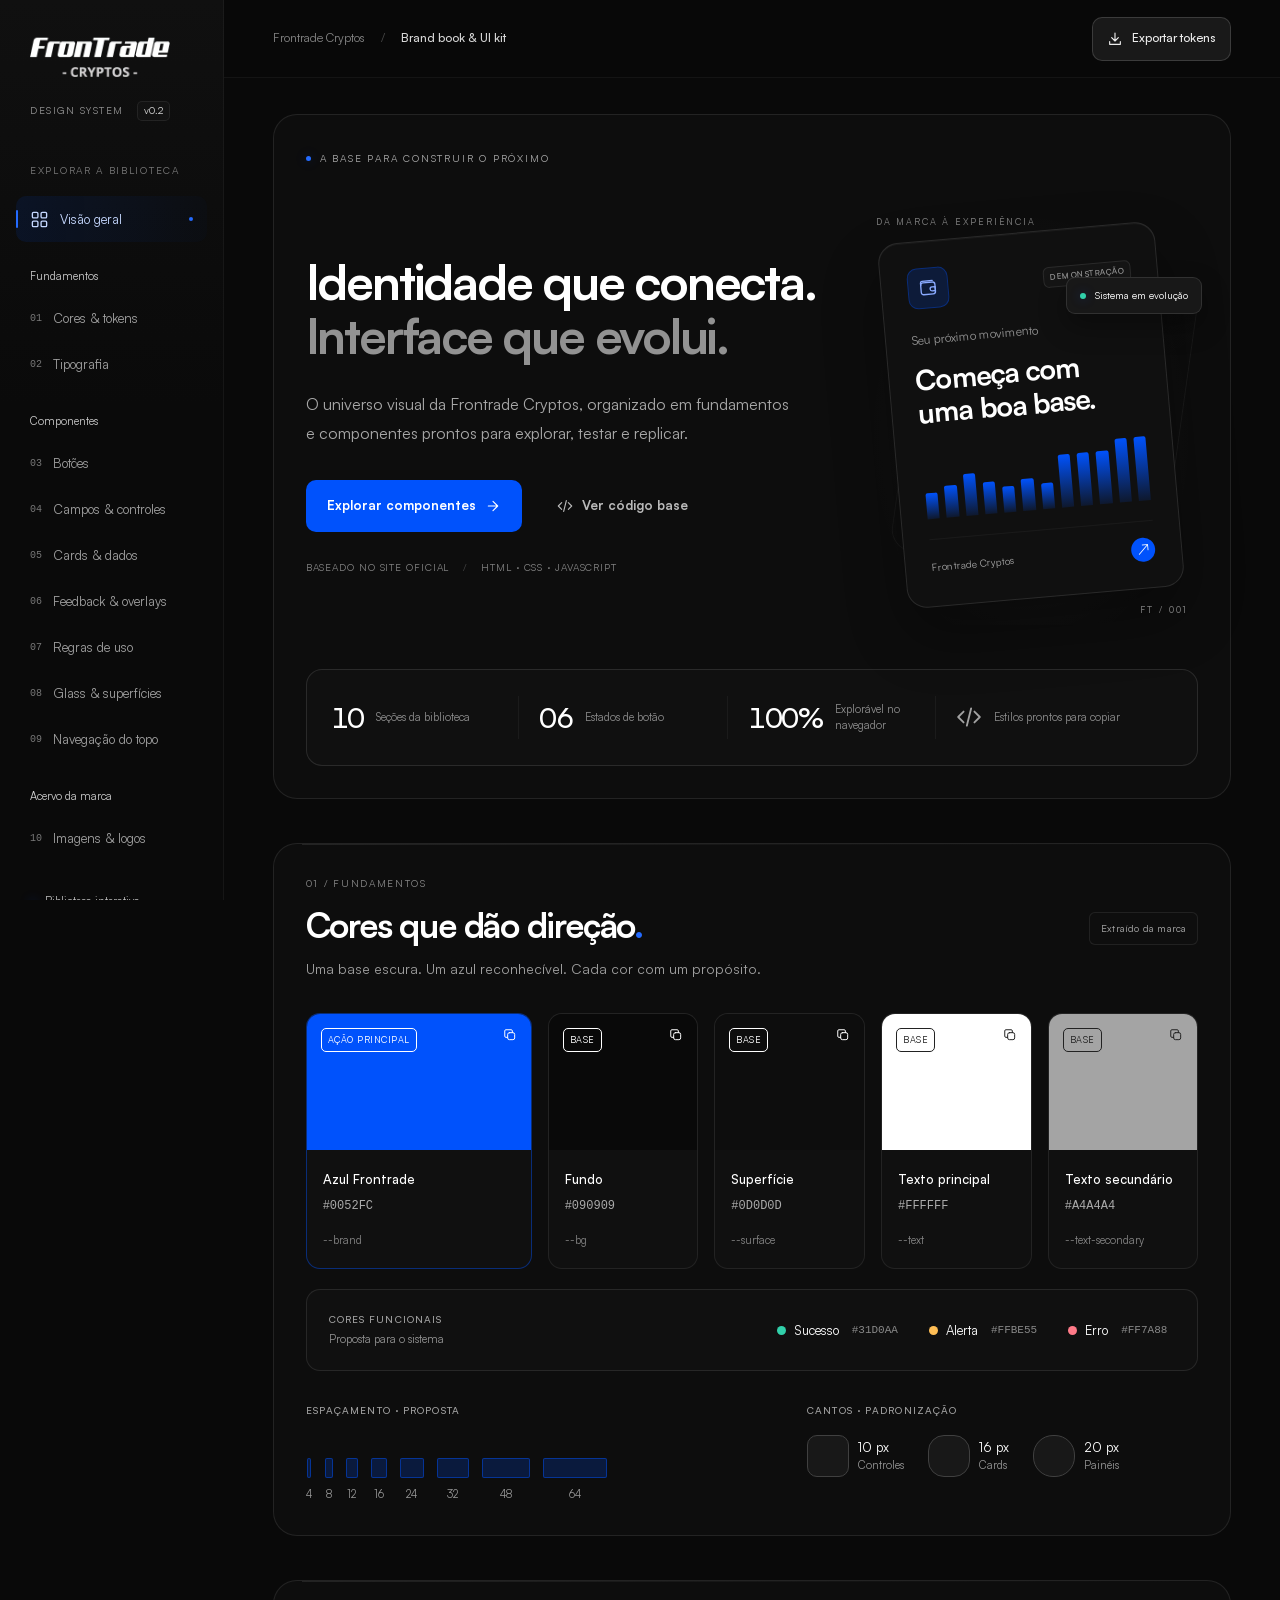
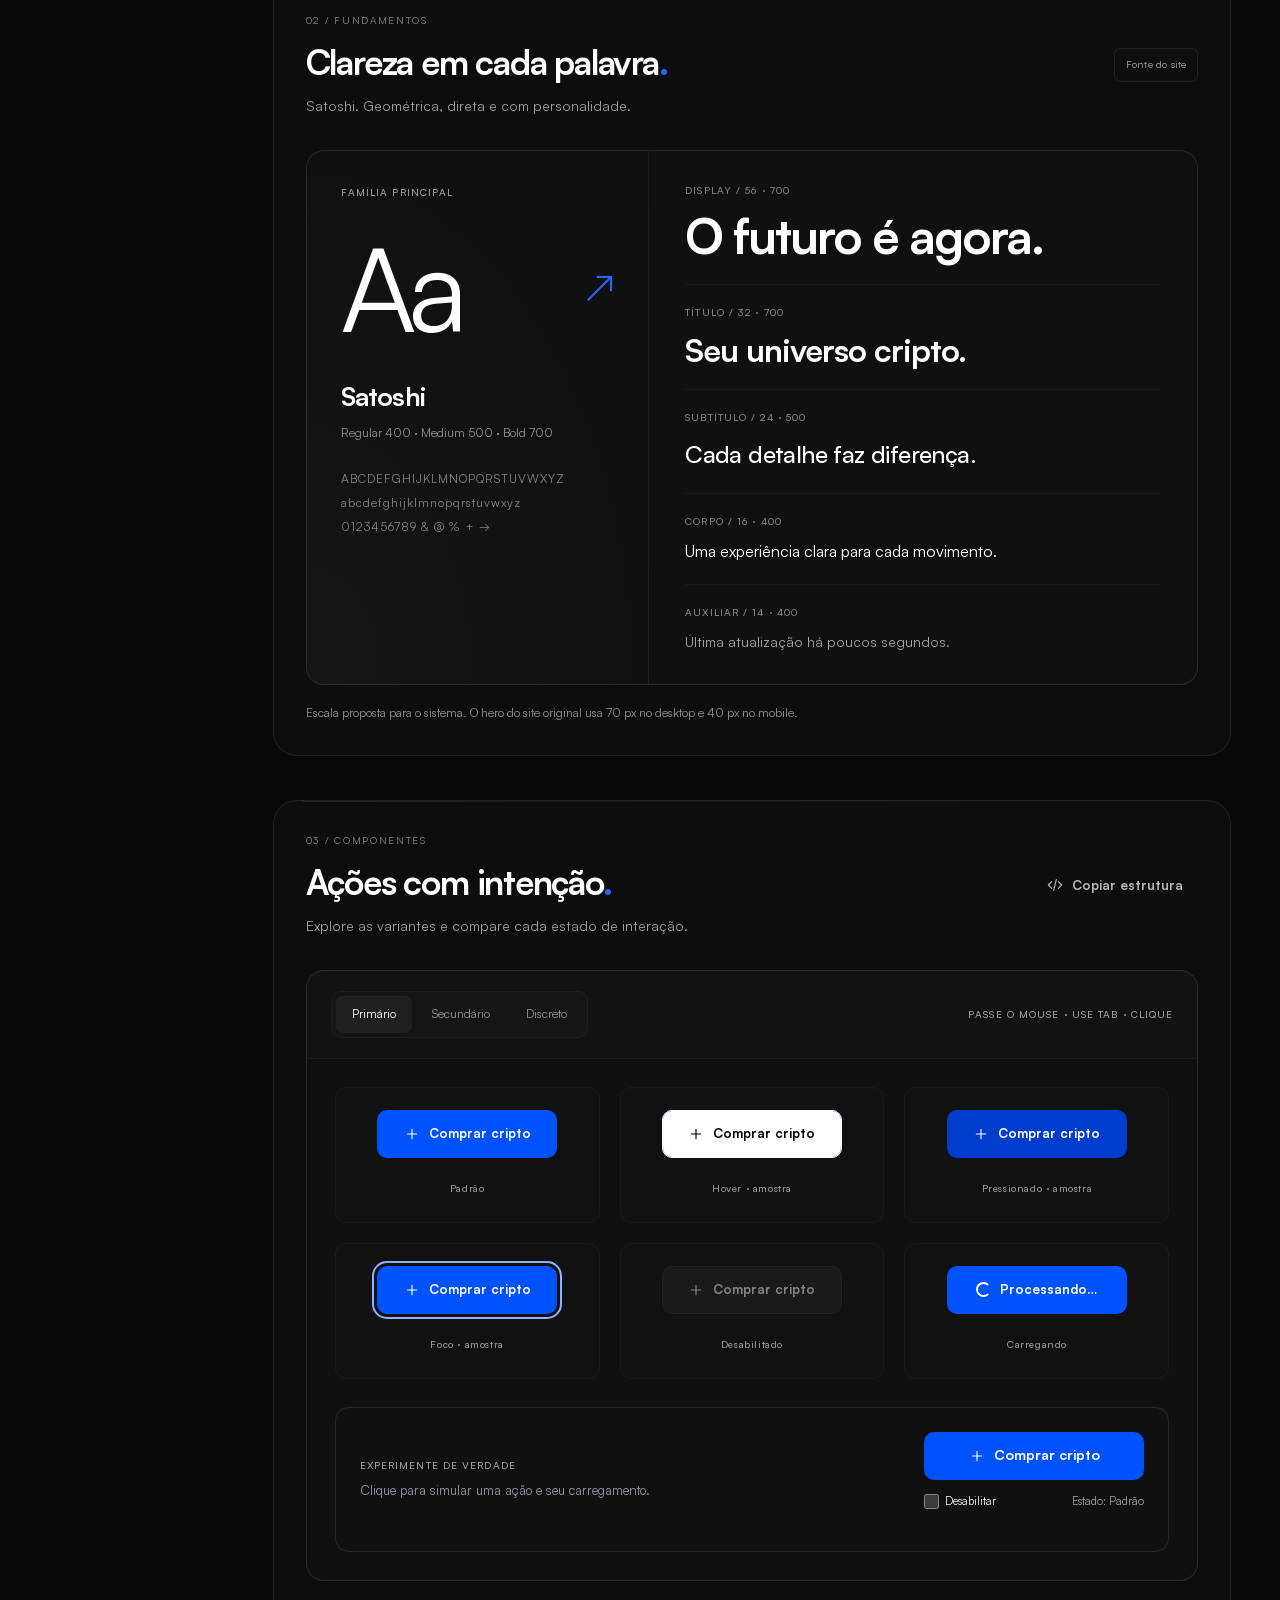
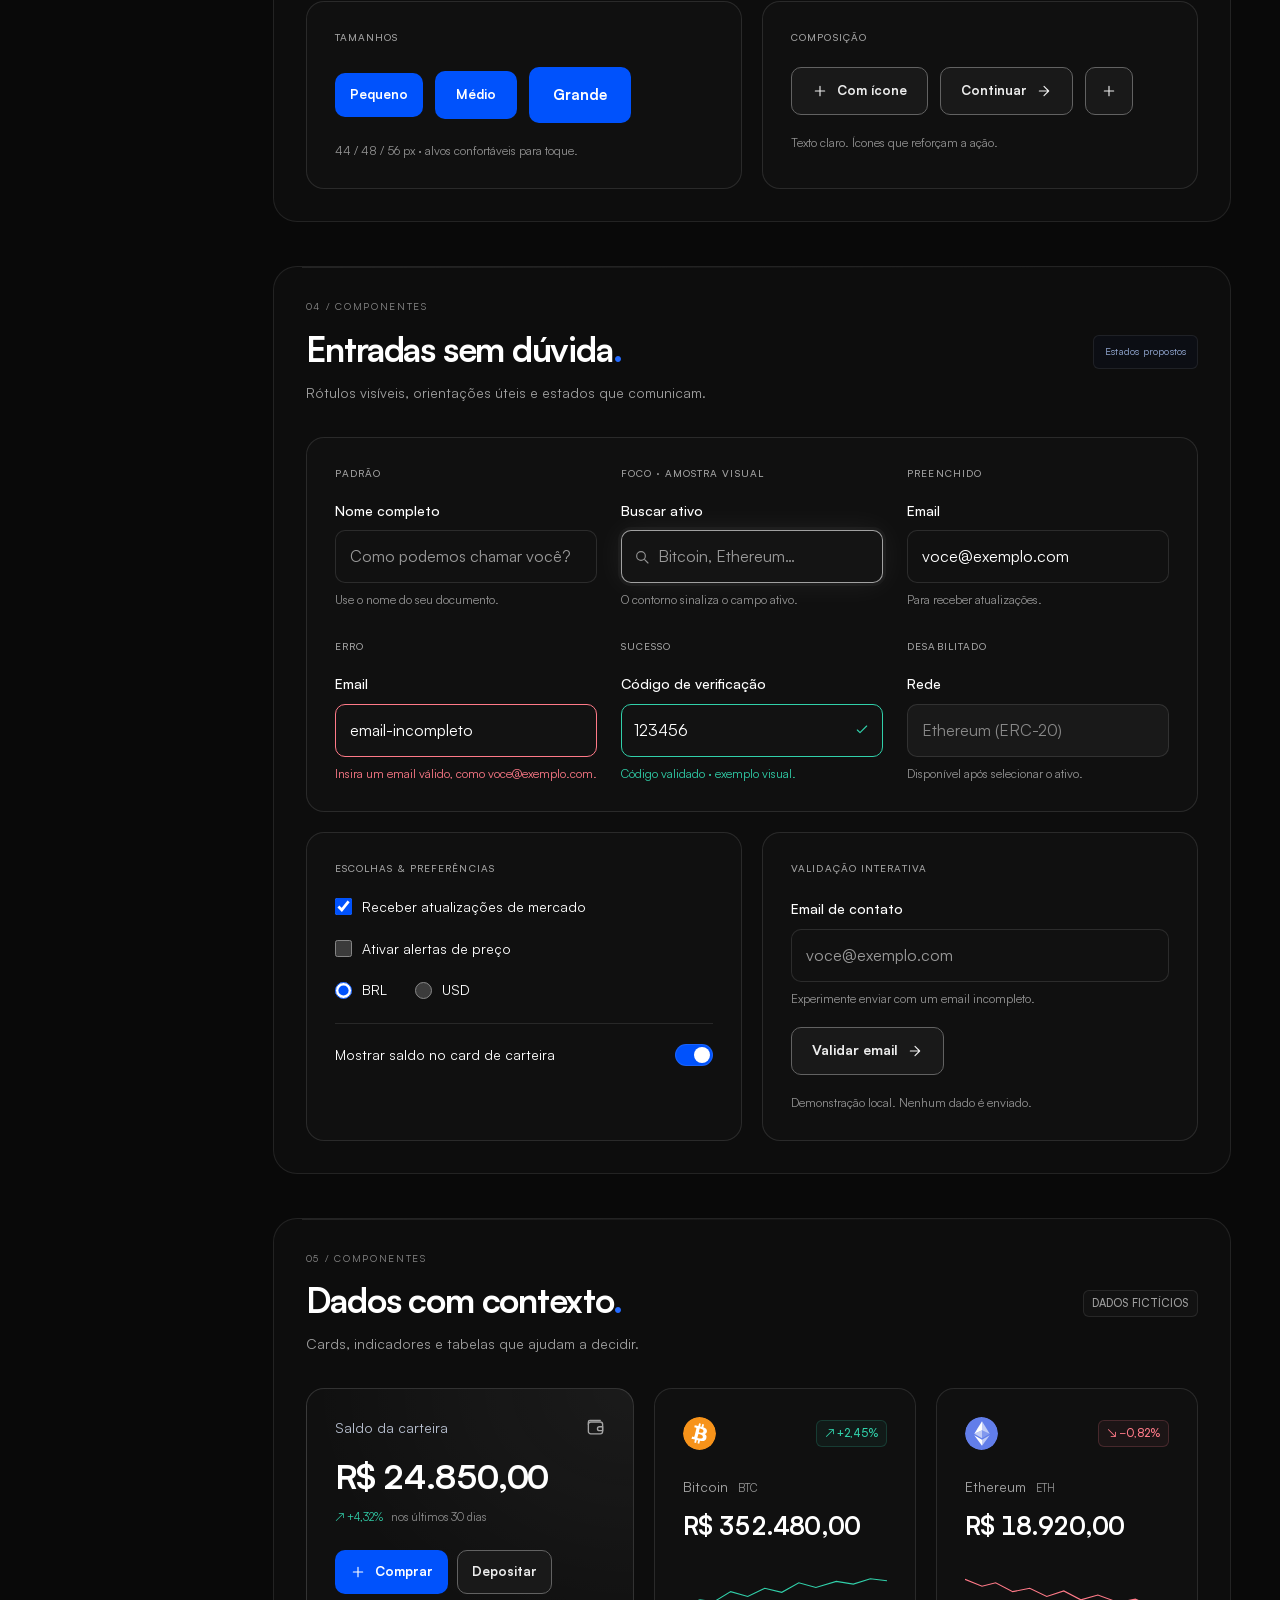
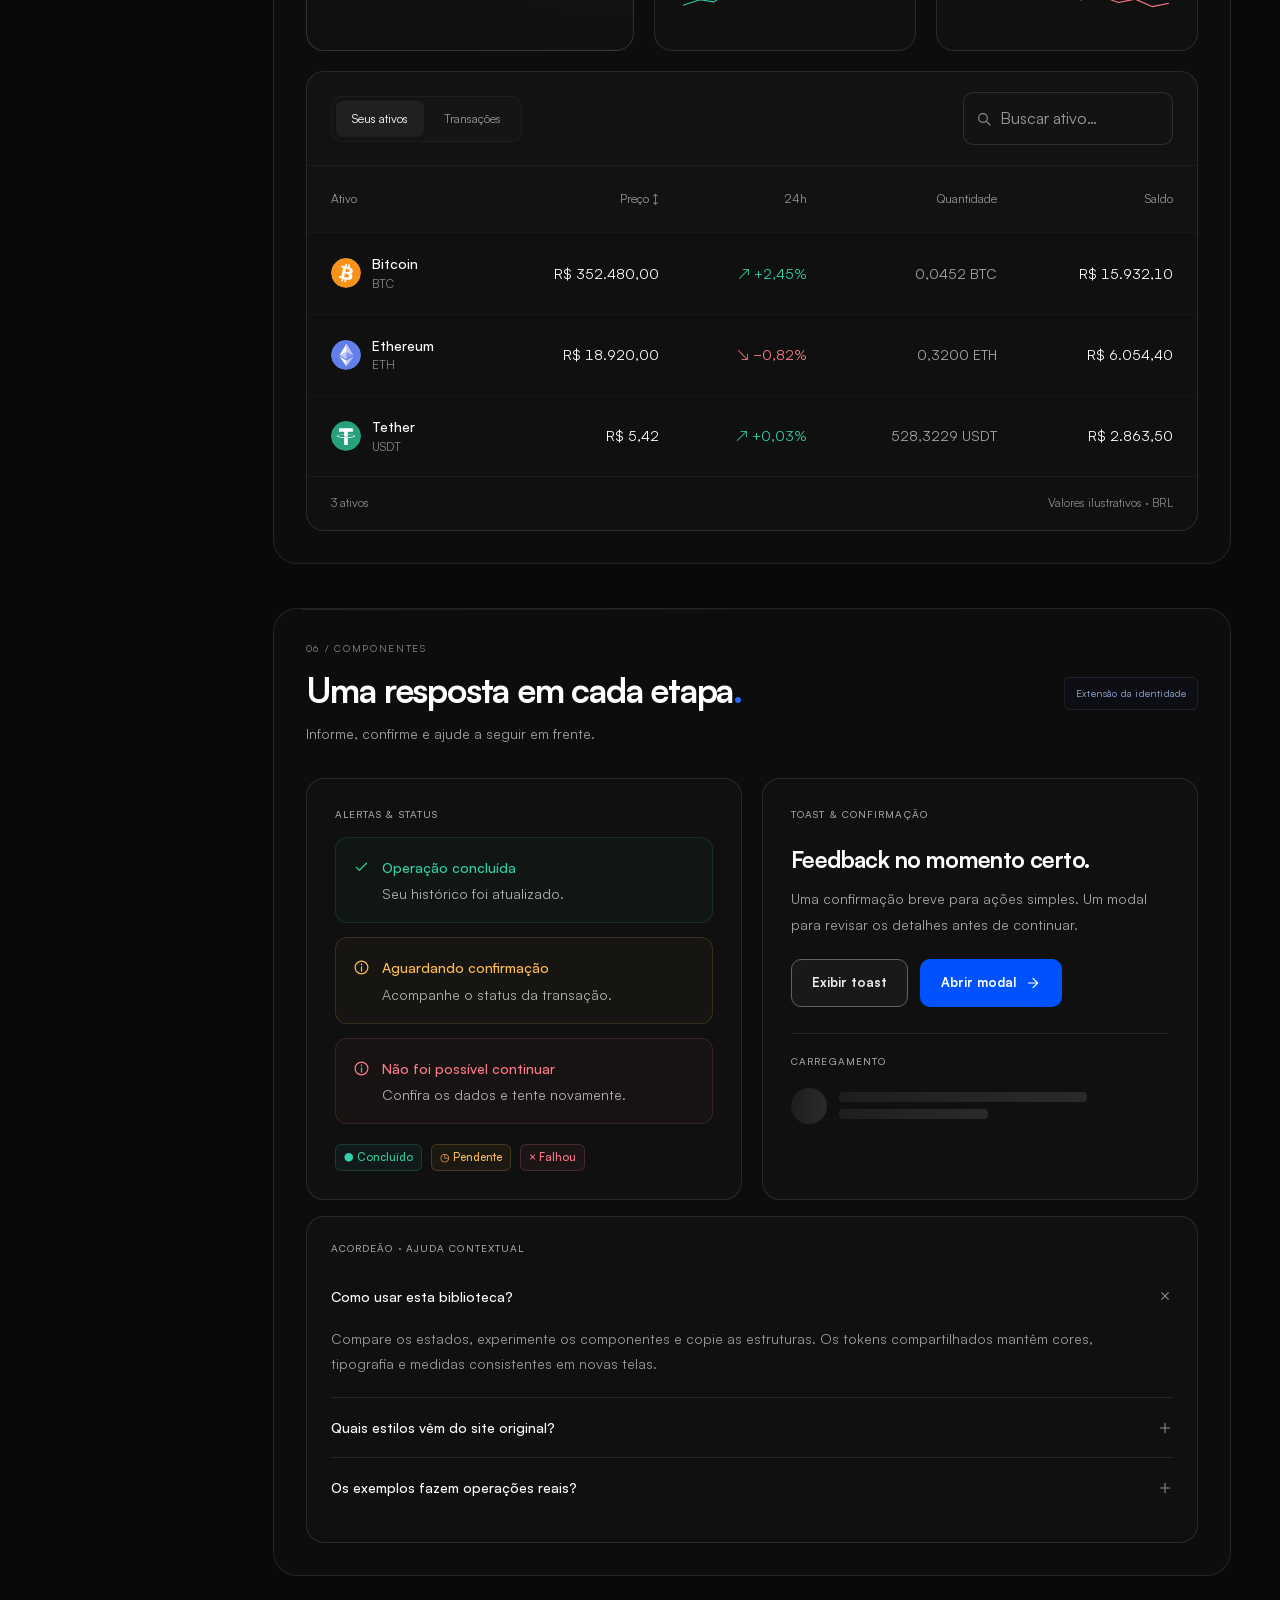
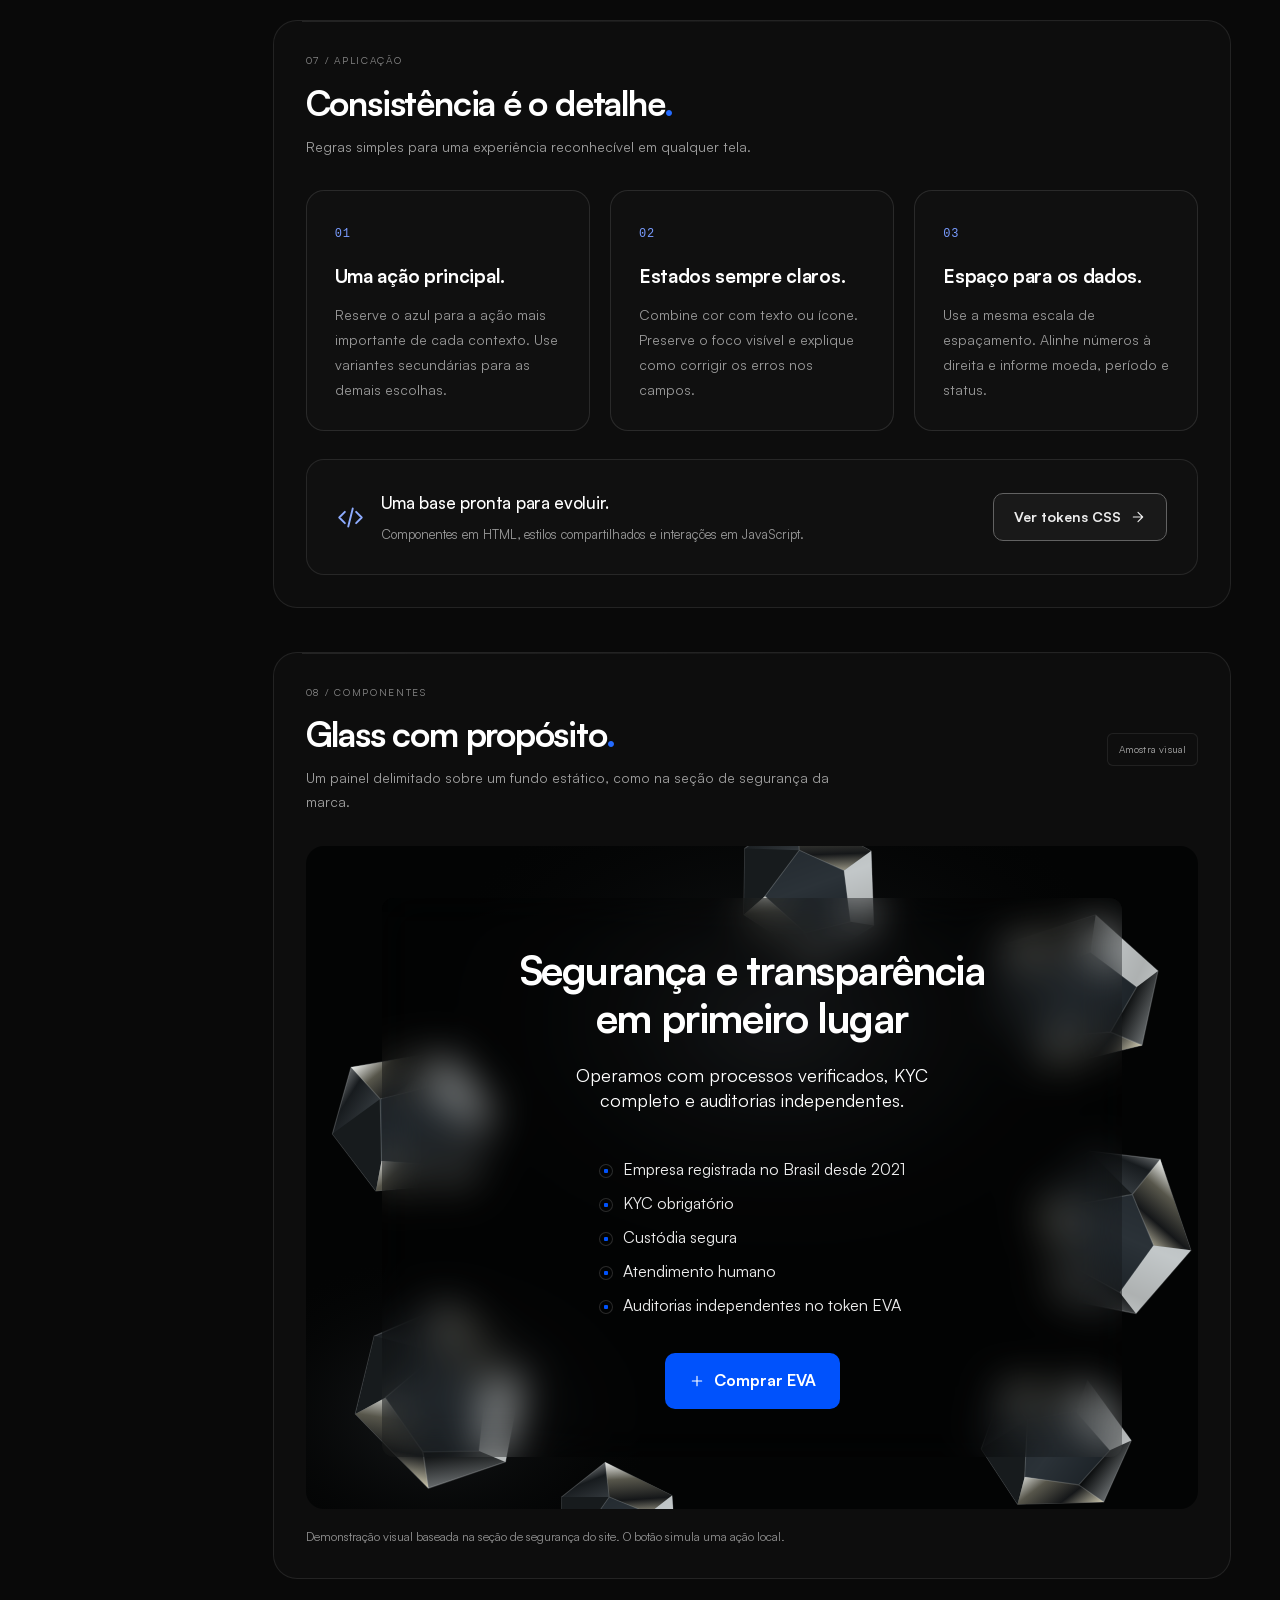
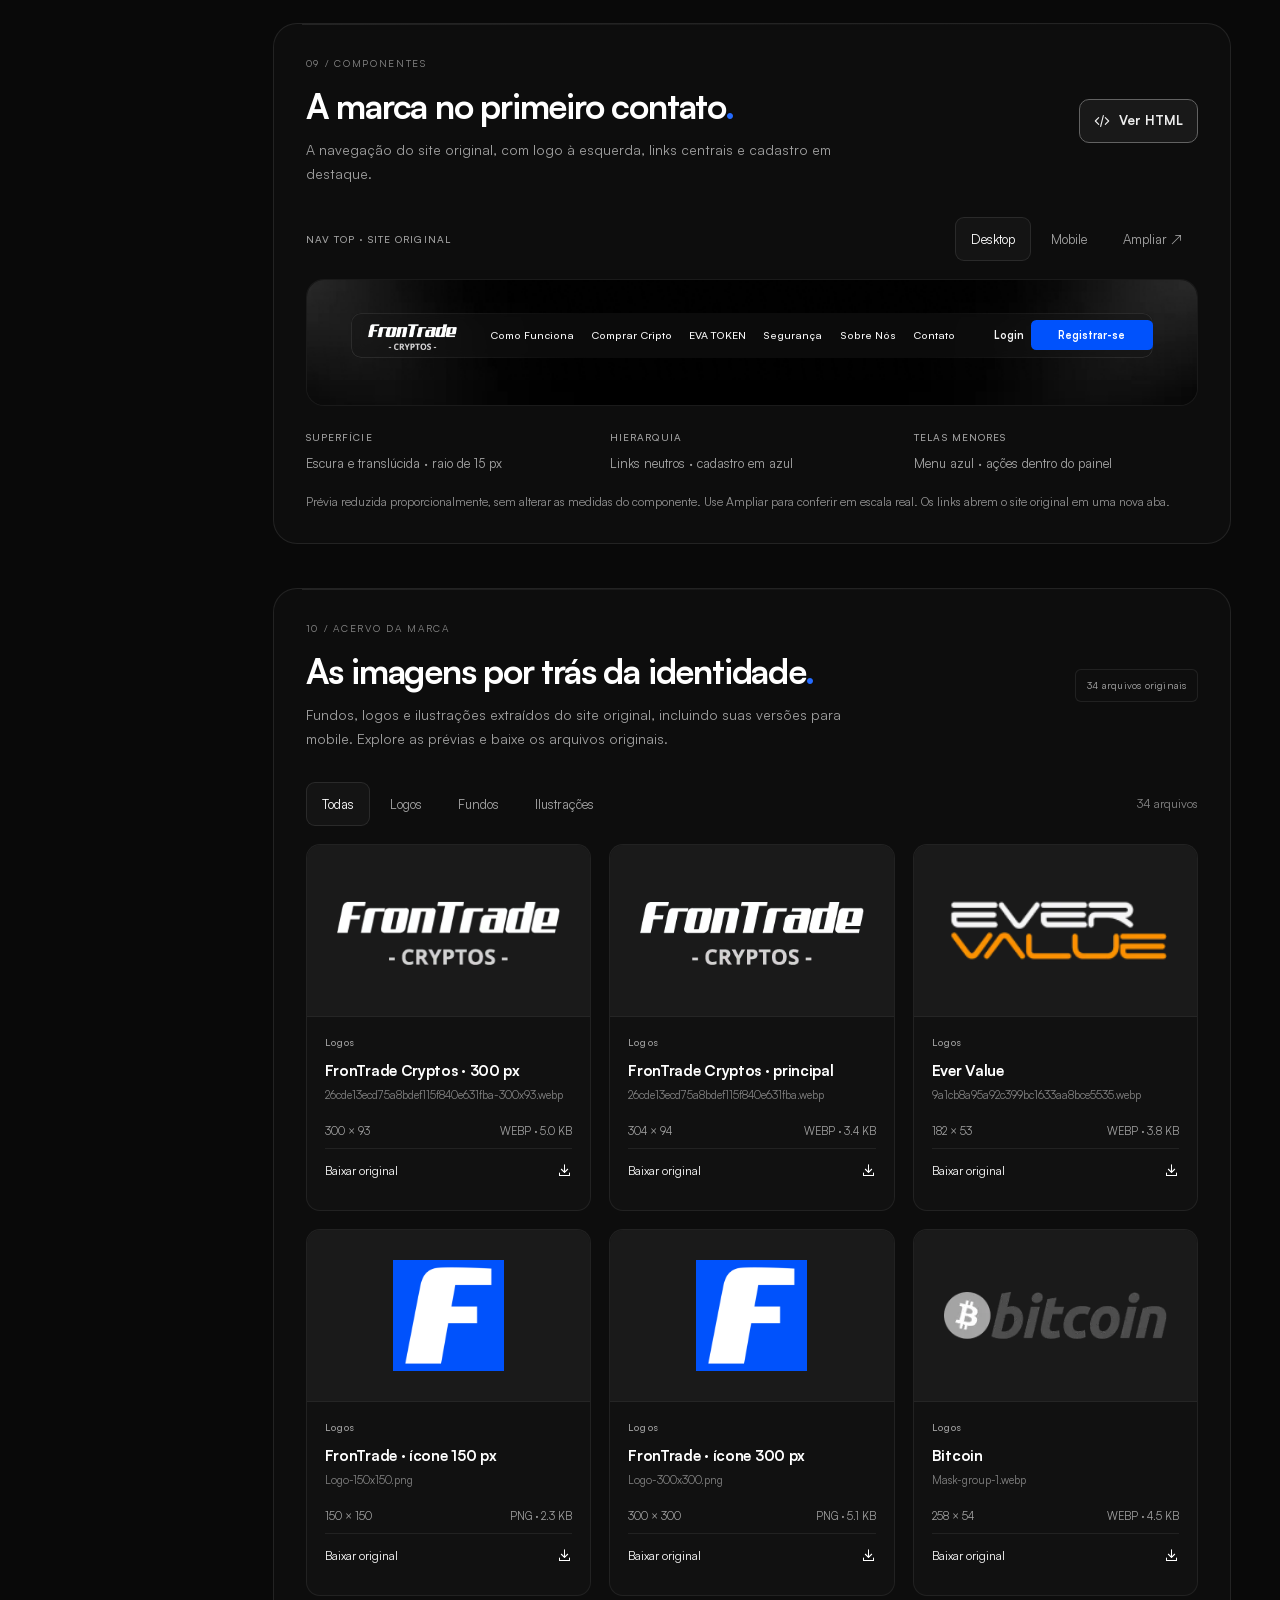
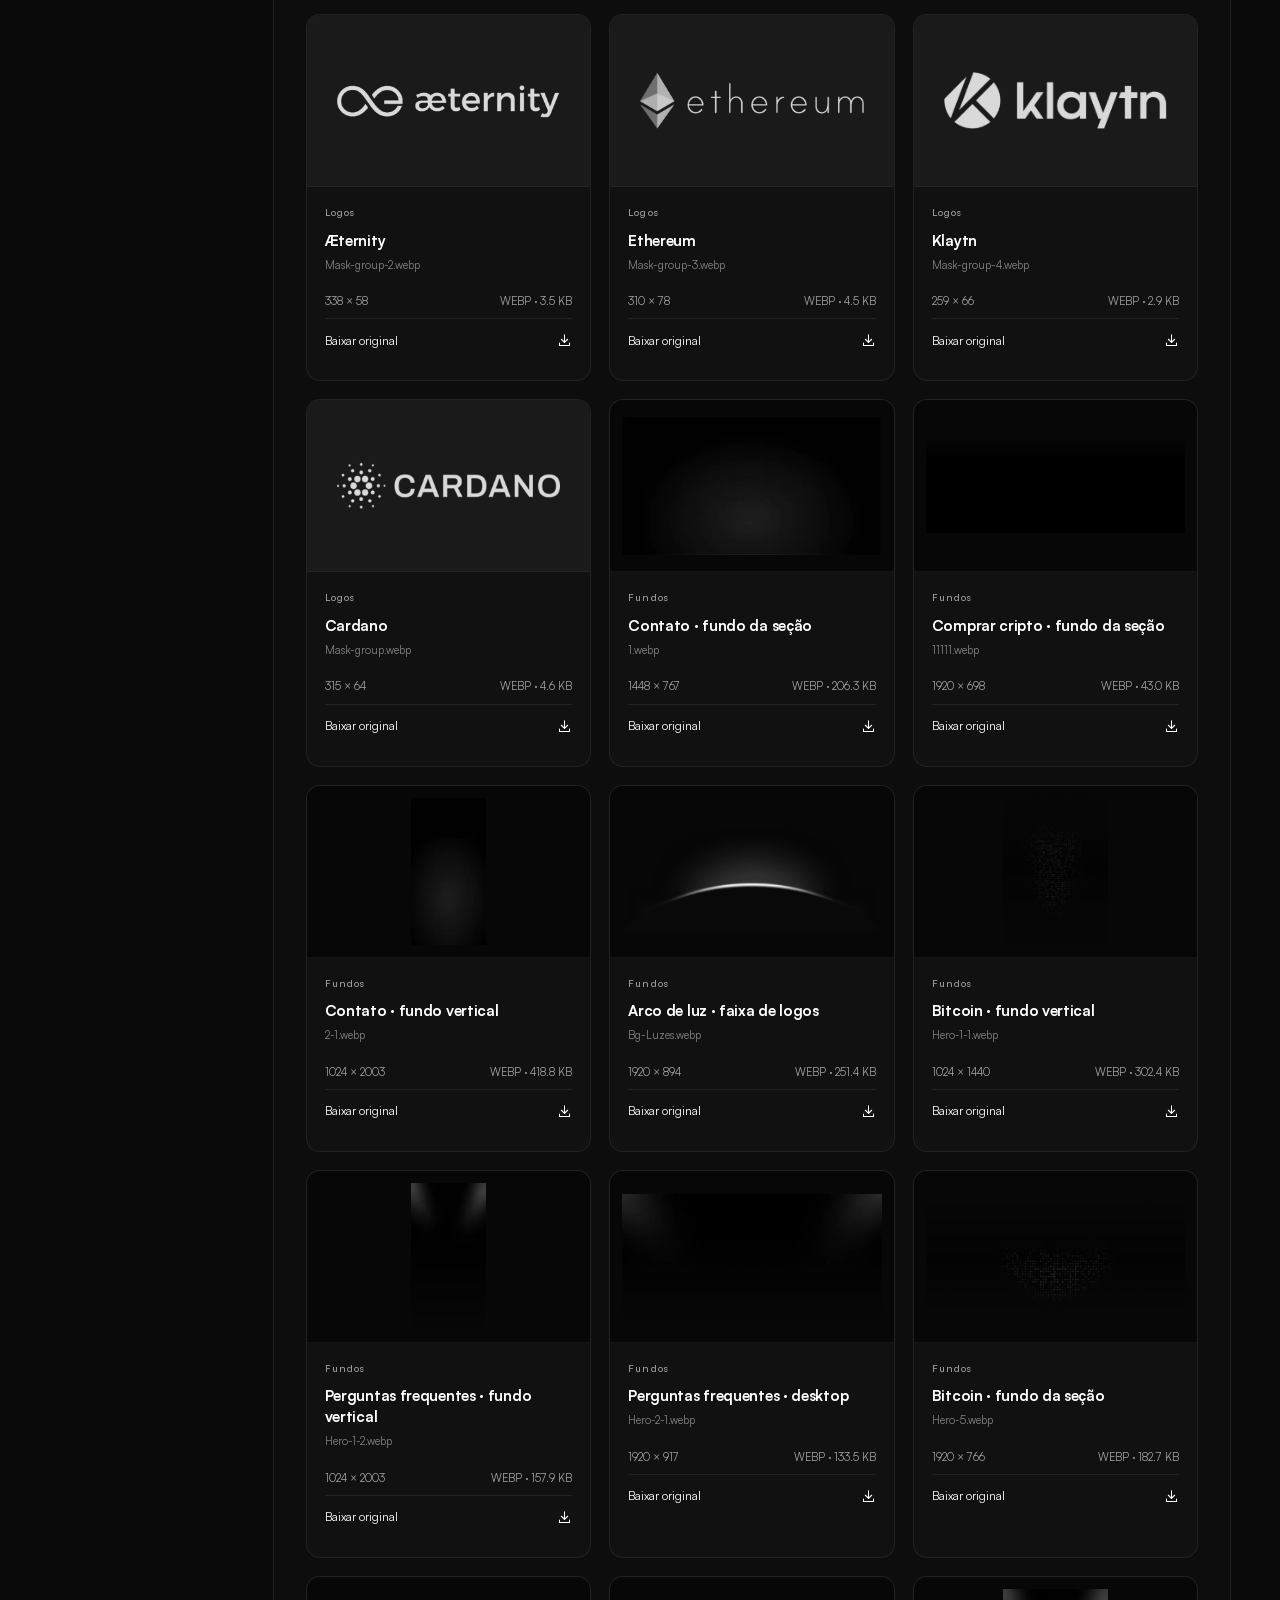
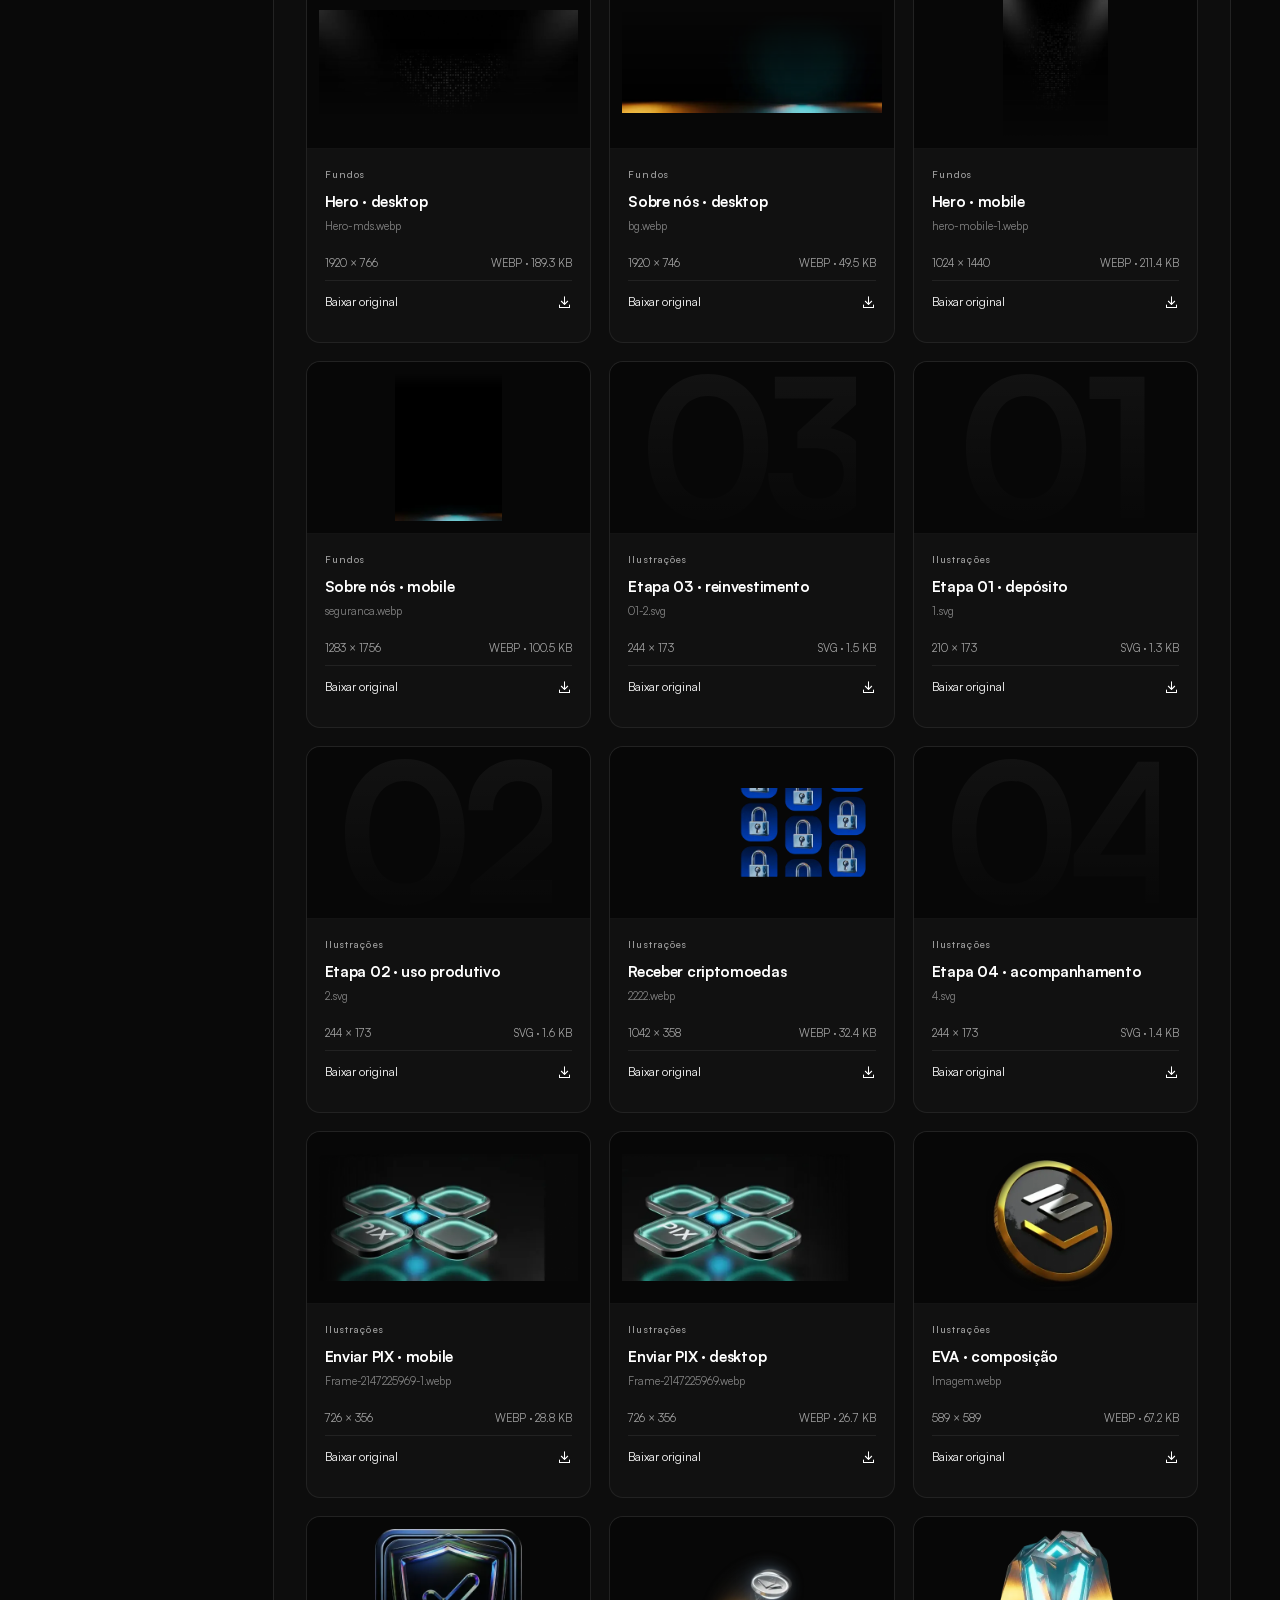
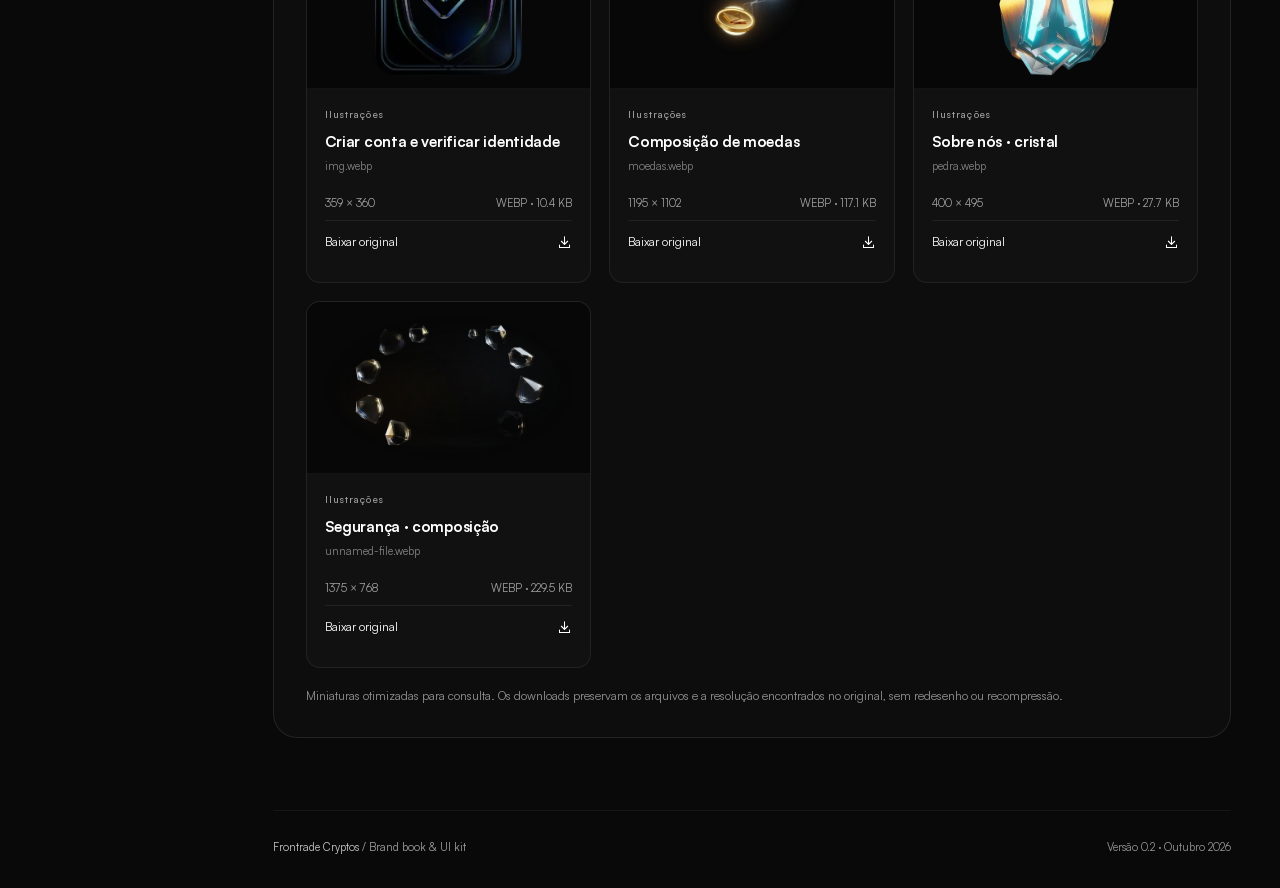
==== commit 64ee726b: "Match original header dimensions, gradient border and glass Preserve native typography and control s" ====
--- a/index.html
+++ b/index.html
@@ -5,8 +5,8 @@
     <meta name="theme-color" content="#090909" />
     <link rel="icon" type="image/webp" href="assets/images/logo.webp" />
     <title>Frontrade Cryptos — Brand book & UI kit</title>
-    <link rel="stylesheet" href="assets/css/styles.css?v=navigation-assets-24" /><script
-      src="assets/js/app.js?v=navigation-assets-24"
+    <link rel="stylesheet" href="assets/css/styles.css?v=header-fidelity-25" /><script
+      src="assets/js/app.js?v=header-fidelity-25"
       defer
     ></script>
   </head>
@@ -709,118 +709,127 @@
             ><span class="label">NAV TOP · SITE ORIGINAL</span
             ><div class="navigation-view" role="group" aria-label="Largura da prévia"
               ><button type="button" data-nav-view="desktop" aria-pressed="true">Desktop</button
-              ><button type="button" data-nav-view="mobile" aria-pressed="false"
-                >Mobile</button
+              ><button type="button" data-nav-view="mobile" aria-pressed="false">Mobile</button
+              ><button type="button" id="expand-navigation" aria-haspopup="dialog"
+                >Ampliar ↗</button
               ></div
             ></div
           >
-          <div class="navigation-preview" id="navigation-preview">
-            <img
-              class="navigation-backdrop"
-              src="assets/images/previews/original/2026-01-Hero-mds.webp"
-              alt=""
-              loading="lazy"
-              decoding="async"
-              width="640"
-              height="255"
-            />
-            <header class="brand-nav" id="brand-nav-example">
-              <a
-                class="brand-nav-logo"
-                href="https://frontradecryptos.com/"
-                target="_blank"
-                rel="noopener noreferrer"
-                ><img
-                  src="assets/images/original/2026-01-26cde13ecd75a8bdef115f840e631fba.webp"
-                  alt="FronTrade Cryptos — início"
-                  width="304"
-                  height="94"
-                  loading="lazy"
-              /></a>
-              <nav
-                class="brand-nav-links"
-                id="brand-nav-links"
-                aria-label="Navegação do site original"
-                ><a
-                  href="https://frontradecryptos.com/#como"
-                  target="_blank"
-                  rel="noopener noreferrer"
-                  >Como Funciona</a
-                ><a
-                  href="https://frontradecryptos.com/#comprar"
-                  target="_blank"
-                  rel="noopener noreferrer"
-                  >Comprar Cripto</a
-                ><a
-                  href="https://frontradecryptos.com/#eva"
-                  target="_blank"
-                  rel="noopener noreferrer"
-                  >EVA TOKEN</a
-                ><a
-                  href="https://frontradecryptos.com/#seguranca"
-                  target="_blank"
-                  rel="noopener noreferrer"
-                  >Segurança</a
-                ><a
-                  href="https://frontradecryptos.com/#sobre"
-                  target="_blank"
-                  rel="noopener noreferrer"
-                  >Sobre Nós</a
-                ><a
-                  href="https://frontradecryptos.com/#contato"
-                  target="_blank"
-                  rel="noopener noreferrer"
-                  >Contato</a
-                ><a
-                  class="brand-nav-mobile-login"
-                  href="https://p2p.frontradecryptos.com/login"
-                  target="_blank"
-                  rel="noopener noreferrer"
-                  >Login</a
-                ></nav
-              >
-              <div class="brand-nav-actions"
-                ><a
-                  class="brand-nav-login"
-                  href="https://p2p.frontradecryptos.com/login"
-                  target="_blank"
-                  rel="noopener noreferrer"
-                  >Login</a
-                ><a
-                  class="btn primary small"
-                  href="https://p2p.frontradecryptos.com/register"
-                  target="_blank"
-                  rel="noopener noreferrer"
-                  >Registrar-se</a
-                ></div
-              >
-              <button
-                class="icon-btn brand-nav-toggle"
-                type="button"
-                aria-label="Abrir menu do exemplo"
-                aria-expanded="false"
-                aria-controls="brand-nav-links"
-                hidden
-                ><svg class="icon"><use href="#i-menu" /></svg
-              ></button>
-            </header>
-            <div class="navigation-caption"
-              ><span class="label">FRONTRADE CRYPTOS</span
-              ><p>Uma entrada clara.<br /><strong>Um próximo passo em azul.</strong></p></div
-            >
-          </div>
+          <div id="navigation-preview-home"
+            ><div class="navigation-preview" id="navigation-preview"
+              ><div class="navigation-canvas" id="navigation-canvas">
+                <img
+                  class="navigation-backdrop"
+                  src="assets/images/previews/original/2026-01-Hero-mds.webp"
+                  alt=""
+                  loading="lazy"
+                  decoding="async"
+                  width="640"
+                  height="255"
+                />
+                <header class="brand-nav" id="brand-nav-example">
+                  <a
+                    class="brand-nav-logo"
+                    href="https://frontradecryptos.com/"
+                    target="_blank"
+                    rel="noopener noreferrer"
+                    ><img
+                      src="assets/images/original/2026-01-26cde13ecd75a8bdef115f840e631fba.webp"
+                      alt="FronTrade Cryptos — início"
+                      width="304"
+                      height="94"
+                      loading="lazy"
+                  /></a>
+                  <nav
+                    class="brand-nav-links"
+                    id="brand-nav-links"
+                    aria-label="Navegação do site original"
+                    ><a
+                      href="https://frontradecryptos.com/#como"
+                      target="_blank"
+                      rel="noopener noreferrer"
+                      >Como Funciona</a
+                    ><a
+                      href="https://frontradecryptos.com/#comprar"
+                      target="_blank"
+                      rel="noopener noreferrer"
+                      >Comprar Cripto</a
+                    ><a
+                      href="https://frontradecryptos.com/#eva"
+                      target="_blank"
+                      rel="noopener noreferrer"
+                      >EVA TOKEN</a
+                    ><a
+                      href="https://frontradecryptos.com/#seguranca"
+                      target="_blank"
+                      rel="noopener noreferrer"
+                      >Segurança</a
+                    ><a
+                      href="https://frontradecryptos.com/#sobre"
+                      target="_blank"
+                      rel="noopener noreferrer"
+                      >Sobre Nós</a
+                    ><a
+                      href="https://frontradecryptos.com/#contato"
+                      target="_blank"
+                      rel="noopener noreferrer"
+                      >Contato</a
+                    ><div class="brand-nav-mobile-actions"
+                      ><a
+                        class="brand-nav-mobile-login"
+                        href="https://p2p.frontradecryptos.com/login"
+                        target="_blank"
+                        rel="noopener noreferrer"
+                        >Login</a
+                      ><a
+                        class="btn primary"
+                        href="https://p2p.frontradecryptos.com/register"
+                        target="_blank"
+                        rel="noopener noreferrer"
+                        >Registrar-se</a
+                      ></div
+                    ></nav
+                  >
+                  <div class="brand-nav-actions"
+                    ><a
+                      class="brand-nav-login"
+                      href="https://p2p.frontradecryptos.com/login"
+                      target="_blank"
+                      rel="noopener noreferrer"
+                      >Login</a
+                    ><div class="brand-nav-register"
+                      ><a
+                        class="btn primary"
+                        href="https://p2p.frontradecryptos.com/register"
+                        target="_blank"
+                        rel="noopener noreferrer"
+                        >Registrar-se</a
+                      ></div
+                    ></div
+                  >
+                  <button
+                    class="icon-btn brand-nav-toggle"
+                    type="button"
+                    aria-label="Abrir menu do exemplo"
+                    aria-expanded="false"
+                    aria-controls="brand-nav-links"
+                    hidden
+                    ><svg class="icon"><use href="#i-menu" /></svg
+                  ></button>
+                </header> </div></div
+          ></div>
           <div class="navigation-specs"
             ><div
               ><span class="label">SUPERFÍCIE</span><p>Escura e translúcida · raio de 15 px</p></div
             ><div><span class="label">HIERARQUIA</span><p>Links neutros · cadastro em azul</p></div
             ><div
               ><span class="label">TELAS MENORES</span
-              ><p>Menu recolhido · ação principal visível</p></div
+              ><p>Menu azul · ações dentro do painel</p></div
             ></div
           >
           <p class="section-note"
-            >Prévia adaptada ao espaço da biblioteca. Os links abrem o site original em uma nova
-            aba. O desfoque fica restrito à barra do exemplo.</p
+            >Prévia reduzida proporcionalmente, sem alterar as medidas do componente. Use Ampliar
+            para conferir em escala real. Os links abrem o site original em uma nova aba.</p
           >
         </section>
         <section id="images" class="book-section">
@@ -1747,6 +1756,20 @@
       ><button class="icon-btn" id="toast-close" aria-label="Fechar notificação"
         ><svg class="icon"><use href="#i-close" /></svg></button
     ></div>
+    <dialog
+      id="navigation-dialog"
+      class="navigation-dialog"
+      aria-labelledby="navigation-dialog-title"
+      ><div class="modal-header"
+        ><h2 id="navigation-dialog-title">Header do site original</h2
+        ><button class="icon-btn" data-close-dialog aria-label="Fechar prévia do header"
+          ><svg class="icon"><use href="#i-close" /></svg></button></div
+      ><div id="navigation-dialog-content"></div
+      ><p class="section-note"
+        >Mesmas dimensões, tipografia e espaçamentos do original. O menu se adapta à largura da
+        tela.</p
+      ></dialog
+    >
     <dialog id="trade-modal" class="modal" aria-labelledby="modal-title"
       ><div class="modal-header"
         ><span class="label">EXEMPLO DE CONFIRMAÇÃO</span
--- a/assets/css/styles.css
+++ b/assets/css/styles.css
@@ -4348,20 +4348,22 @@
 }
 .navigation-preview {
   position: relative;
-  isolation: isolate;
   width: 100%;
-  min-height: 280px;
-  padding: 24px 20px;
   margin-inline: auto;
   border: 1px solid #ffffff12;
   border-radius: 18px;
-  background: #050505;
+  background: #090909;
   overflow: hidden;
 }
 .navigation-preview--mobile {
-  max-width: 380px;
-  min-height: 330px;
-  padding: 18px 12px;
+  max-width: 390px;
+}
+.navigation-canvas {
+  position: relative;
+  isolation: isolate;
+  width: 1348px;
+  padding: 50px 0 70px;
+  zoom: 1;
 }
 .navigation-backdrop {
   position: absolute;
@@ -4370,27 +4372,51 @@
   width: 100%;
   height: 100%;
   object-fit: cover;
-  opacity: 0.65;
+  object-position: center top;
 }
 .brand-nav {
+  position: relative;
   display: flex;
   flex-wrap: wrap;
   align-items: center;
-  gap: 12px;
-  padding: 10px 14px;
-  border: 1px solid #ffffff0c;
+  width: 90%;
+  min-height: 68px;
+  gap: 20px;
+  padding: 10px 0;
+  margin-inline: auto;
+  border: 0;
   border-radius: 15px;
-  background: #17171780;
+  background: rgba(23, 23, 23, 0.5);
   -webkit-backdrop-filter: blur(10px);
   backdrop-filter: blur(10px);
 }
+.brand-nav::before {
+  content: "";
+  position: absolute;
+  inset: 0;
+  padding: 1px;
+  border-radius: inherit;
+  background:
+    radial-gradient(circle at left bottom, rgba(255, 255, 255, 0.1) 0%, transparent 30%),
+    radial-gradient(circle at right bottom, rgba(255, 255, 255, 0.1) 0%, transparent 30%);
+  -webkit-mask:
+    linear-gradient(#fff 0 0) content-box,
+    linear-gradient(#fff 0 0);
+  mask:
+    linear-gradient(#fff 0 0) content-box,
+    linear-gradient(#fff 0 0);
+  -webkit-mask-composite: xor;
+  mask-composite: exclude;
+  pointer-events: none;
+}
 .brand-nav-logo {
   flex-shrink: 0;
+  margin-left: 25px;
   line-height: 0;
 }
 .brand-nav-logo img {
   display: block;
-  width: 104px;
+  width: 135px;
   height: auto;
 }
 .brand-nav-links {
@@ -4398,36 +4424,60 @@
   flex: 1;
   align-items: center;
   justify-content: center;
-  gap: 16px;
+  gap: 0;
 }
 .brand-nav a:not(.btn) {
   color: #f5f5f5;
   text-decoration: none;
+}
+.brand-nav-links > a {
+  padding: 1px 13px;
+  font-size: 16px;
   font-weight: 500;
-}
-.brand-nav-links a {
-  font-size: 12px;
+  line-height: 20px;
   white-space: nowrap;
 }
 .brand-nav a:not(.btn):hover {
-  color: #a4a4a4;
+  color: #0083fd;
 }
 .brand-nav-actions {
   display: flex;
+  flex-shrink: 0;
   align-items: center;
-  gap: 12px;
-  margin-left: auto;
-  font-size: 13px;
-}
-.brand-nav-actions .btn {
-  padding-inline: 20px;
-  min-width: 120px;
+  justify-content: flex-end;
+  width: 250px;
+  height: 48px;
+  gap: 10px;
+}
+.brand-nav-actions .brand-nav-login {
+  color: #fff;
+  font-size: 16px;
+  line-height: 20px;
+  font-weight: 700;
+}
+.brand-nav-register {
+  display: flex;
+  justify-content: center;
+  align-items: flex-start;
+  width: 185px;
+  height: 48px;
+}
+.brand-nav .btn {
+  min-width: 0;
+  min-height: 46px;
+  padding: 15px 45px;
+  border: 0;
+  border-radius: 8px;
+  font-size: 16px;
+  font-weight: 700;
+  line-height: 16px;
+  letter-spacing: 0;
   white-space: nowrap;
 }
-.brand-nav-links .brand-nav-mobile-login {
+.brand-nav-mobile-actions {
   display: none;
 }
-.brand-nav[data-compact="true"] .brand-nav-login {
+.brand-nav[data-compact="true"] .brand-nav-actions {
   display: none;
 }
 .brand-nav[data-compact="true"] .brand-nav-links {
@@ -4436,47 +4486,68 @@
   flex-direction: column;
   align-items: stretch;
   gap: 0;
-  padding-top: 12px;
-  border-top: 1px solid #ffffff12;
-}
-.brand-nav[data-compact="true"] .brand-nav-links a {
+  padding: 0 20px 20px;
+}
+.brand-nav[data-compact="true"] .brand-nav-links > a {
   display: block;
-  padding: 12px 4px;
+  padding: 14px 20px;
+  text-align: center;
+}
+.brand-nav[data-compact="true"] .brand-nav-mobile-actions {
+  display: flex;
+  align-items: center;
+  justify-content: center;
+  gap: 10px;
+  padding-top: 20px;
+}
+.brand-nav-mobile-actions .brand-nav-mobile-login {
+  color: #fff;
   font-size: 16px;
-}
-.brand-nav[data-compact="true"] {
-  gap: 8px;
-  padding: 10px;
-}
-.brand-nav[data-compact="true"] .brand-nav-actions .btn {
-  min-width: 0;
-  padding-inline: 12px;
-  font-size: 12px;
+  font-weight: 700;
 }
 .brand-nav-toggle {
   flex-shrink: 0;
-  width: 44px;
-  height: 44px;
+  width: 45px;
+  height: 41px;
+  padding: 8px 10px;
+  margin-left: auto;
+  border: 0;
+  border-radius: 7px;
+  background: var(--brand);
+  color: #fff;
+}
+.brand-nav-toggle .icon {
+  width: 25px;
+  height: 25px;
+}
+.brand-nav-toggle:hover {
+  background: #fff;
+  color: #000;
 }
 .brand-nav-links[hidden],
 .brand-nav-toggle[hidden],
 .image-card[hidden] {
   display: none;
 }
-.navigation-caption {
-  padding: 44px 8px 16px;
-  text-align: center;
-}
-.navigation-caption p {
-  margin-top: 14px;
-  font-size: clamp(20px, 2vw, 28px);
-  line-height: 1.4;
-  color: #a4a4a4;
-  letter-spacing: -0.025em;
-}
-.navigation-caption strong {
-  font-weight: 500;
+.navigation-dialog {
+  width: 100vw;
+  max-width: none;
+  max-height: 90vh;
+  padding: 24px;
+  border: 0;
+  border-radius: 16px;
+  background: #0d0d0d;
   color: #fff;
+  overflow: auto;
+}
+.navigation-dialog .navigation-preview {
+  width: calc(100% + 48px);
+  margin-inline: -24px;
+  border-inline: 0;
+  border-radius: 0;
+}
+.navigation-dialog h2 {
+  font-size: 20px;
 }
 .navigation-specs {
   display: grid;
@@ -4579,12 +4650,6 @@
   .image-toolbar {
     flex-wrap: wrap;
   }
-  .navigation-preview {
-    padding: 16px 10px;
-  }
-  .brand-nav-logo img {
-    width: 84px;
-  }
   .navigation-specs,
   .image-catalog {
     grid-template-columns: 1fr;
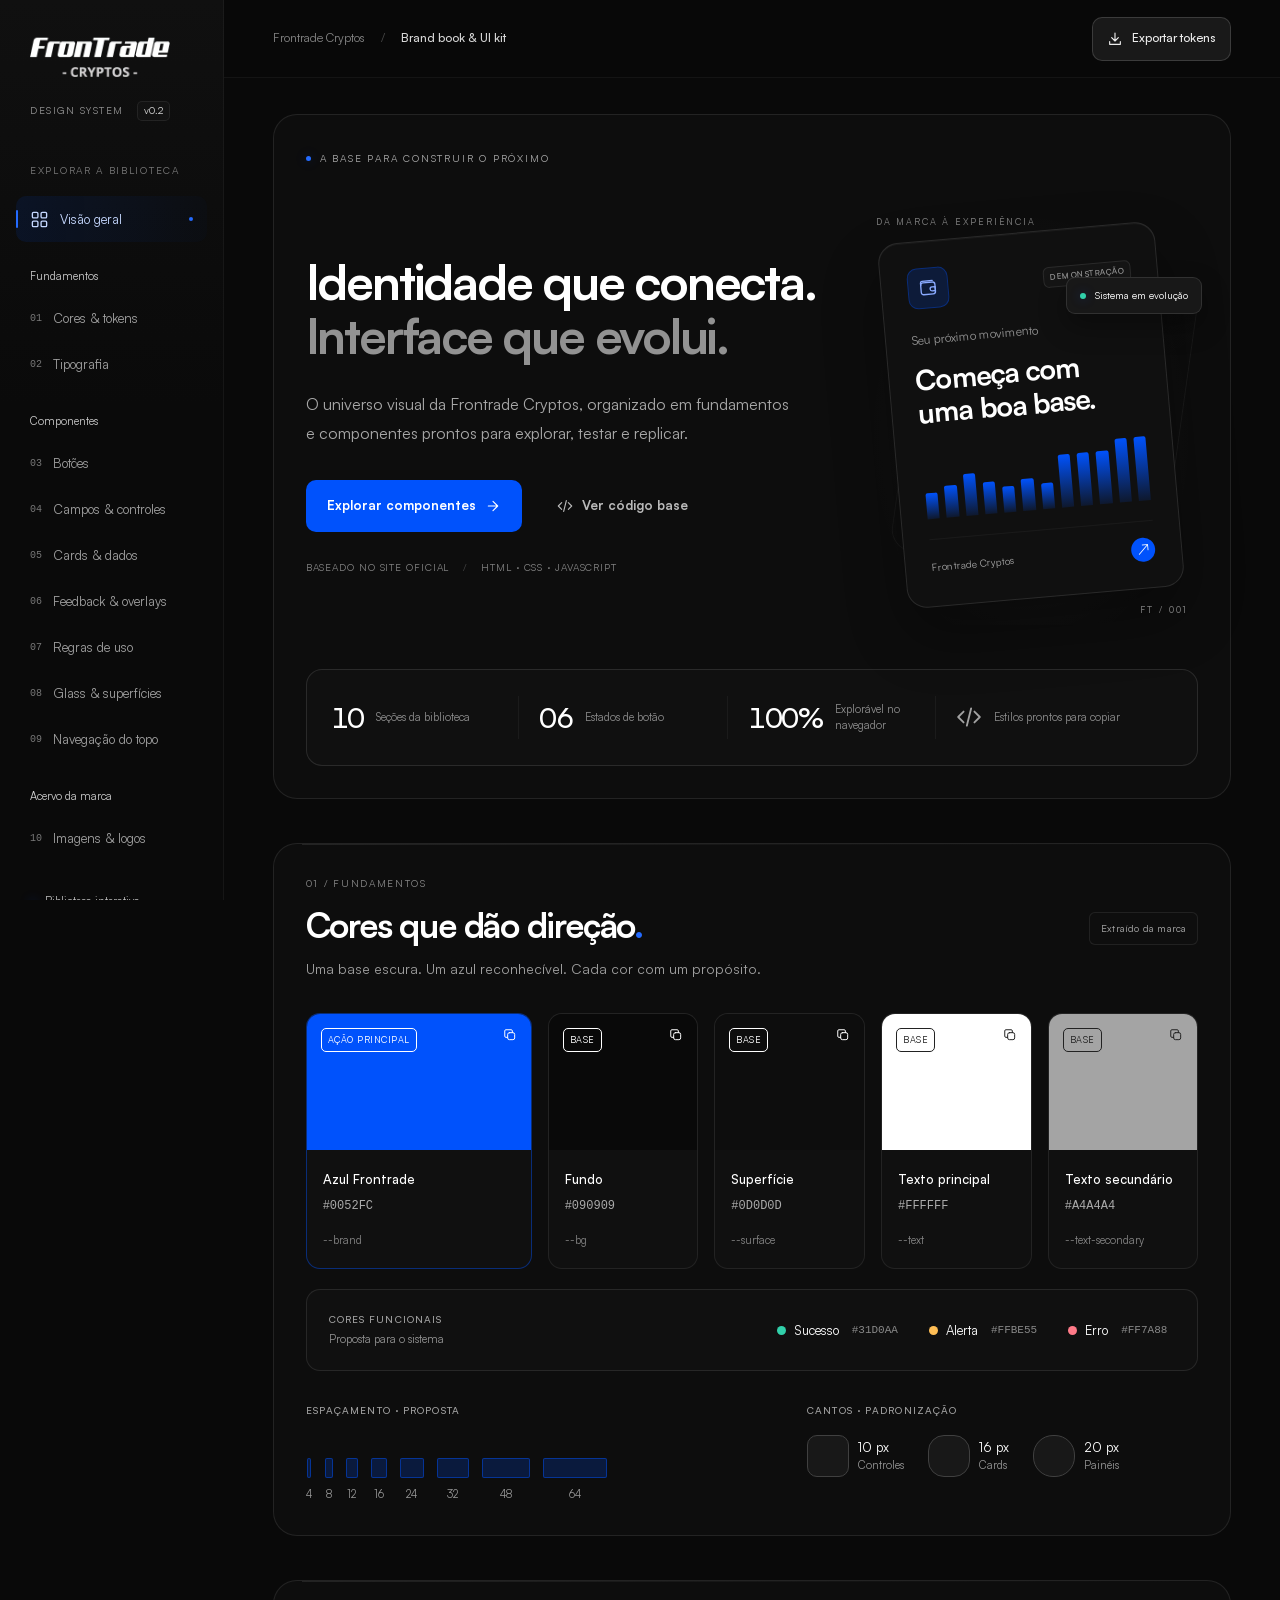
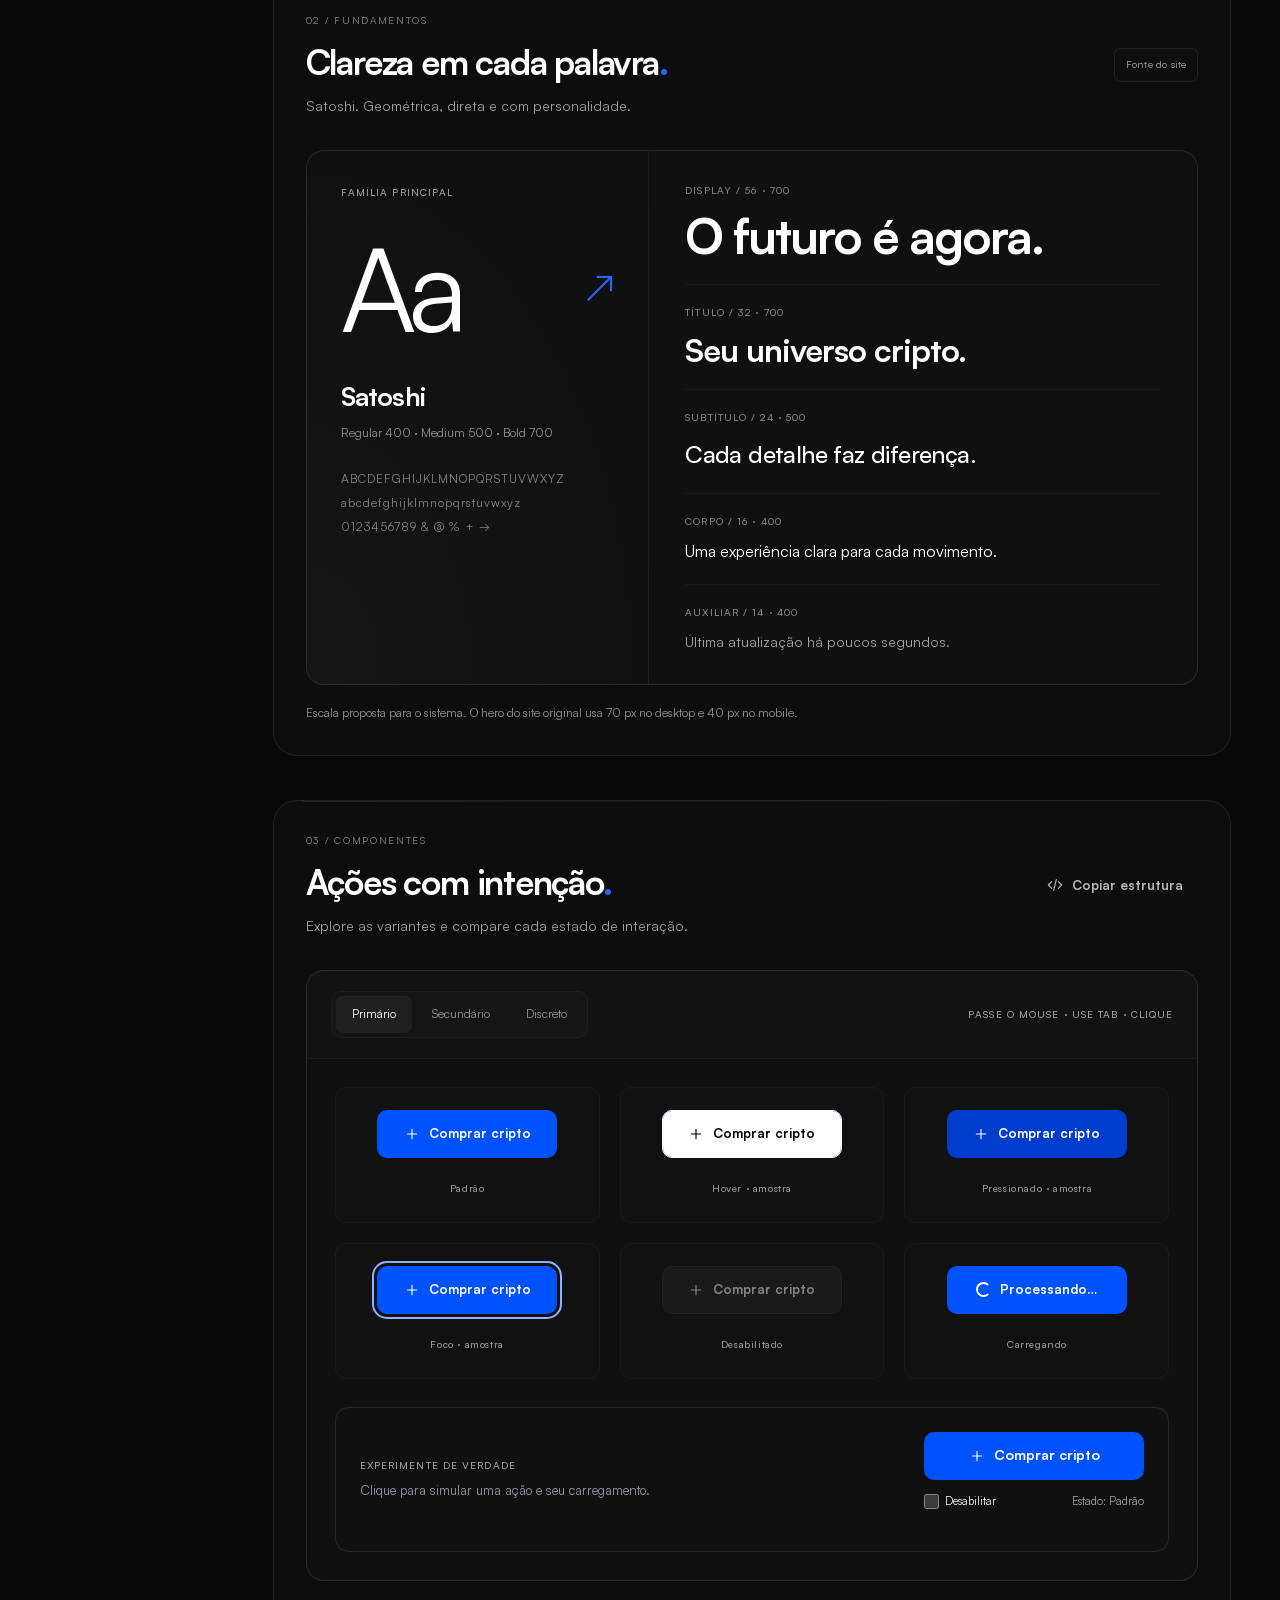
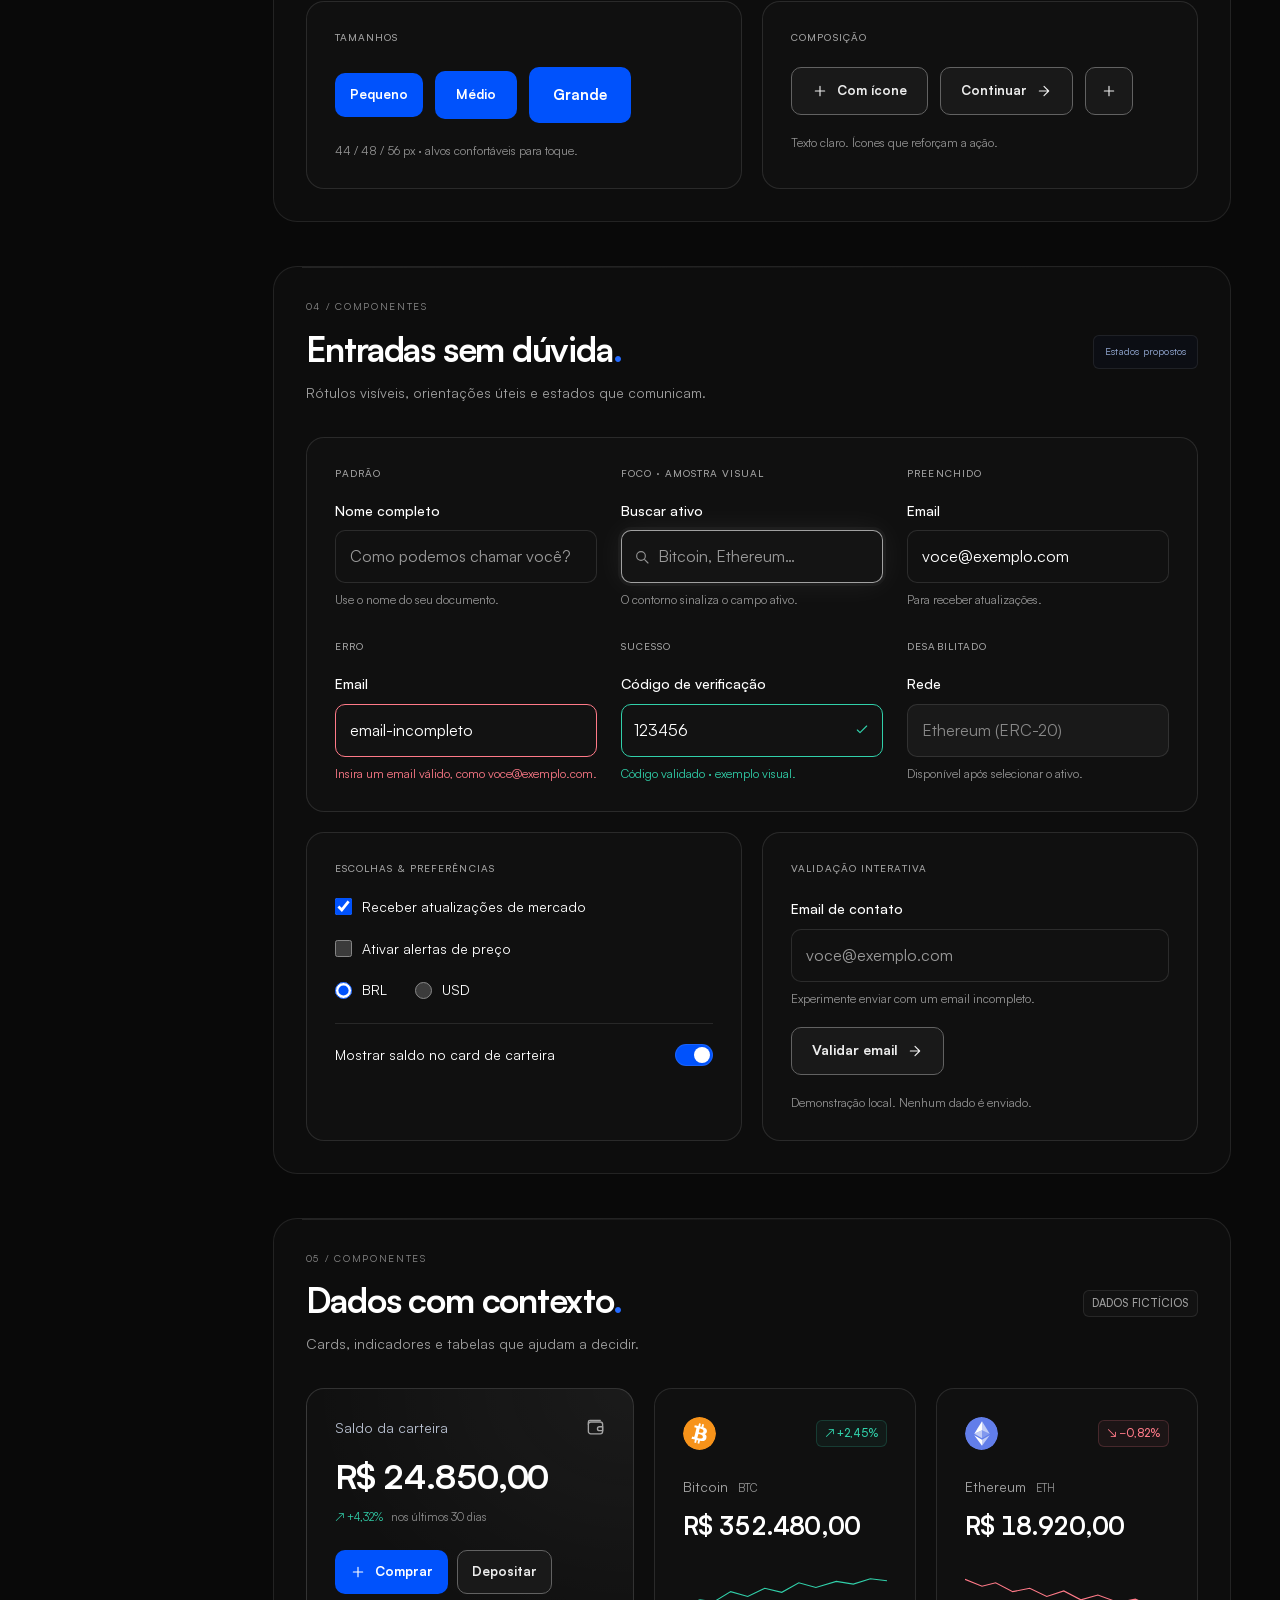
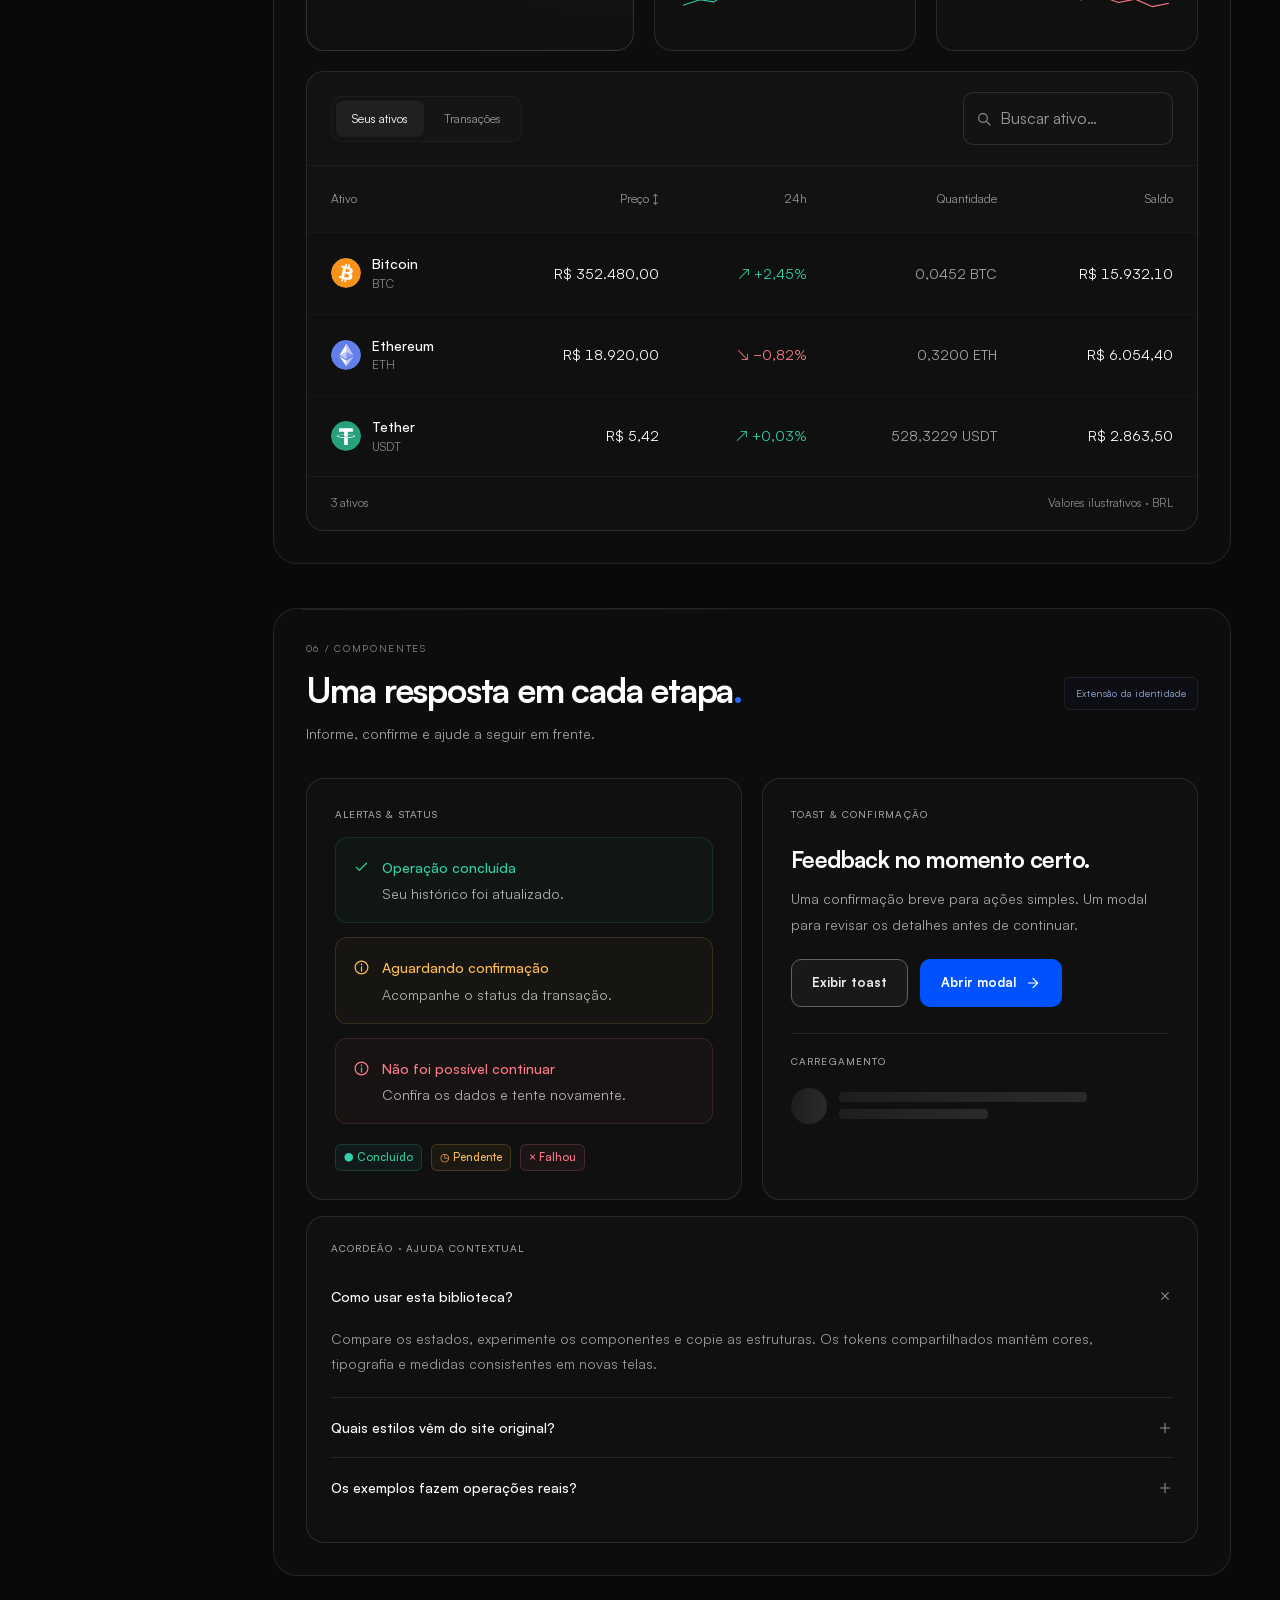
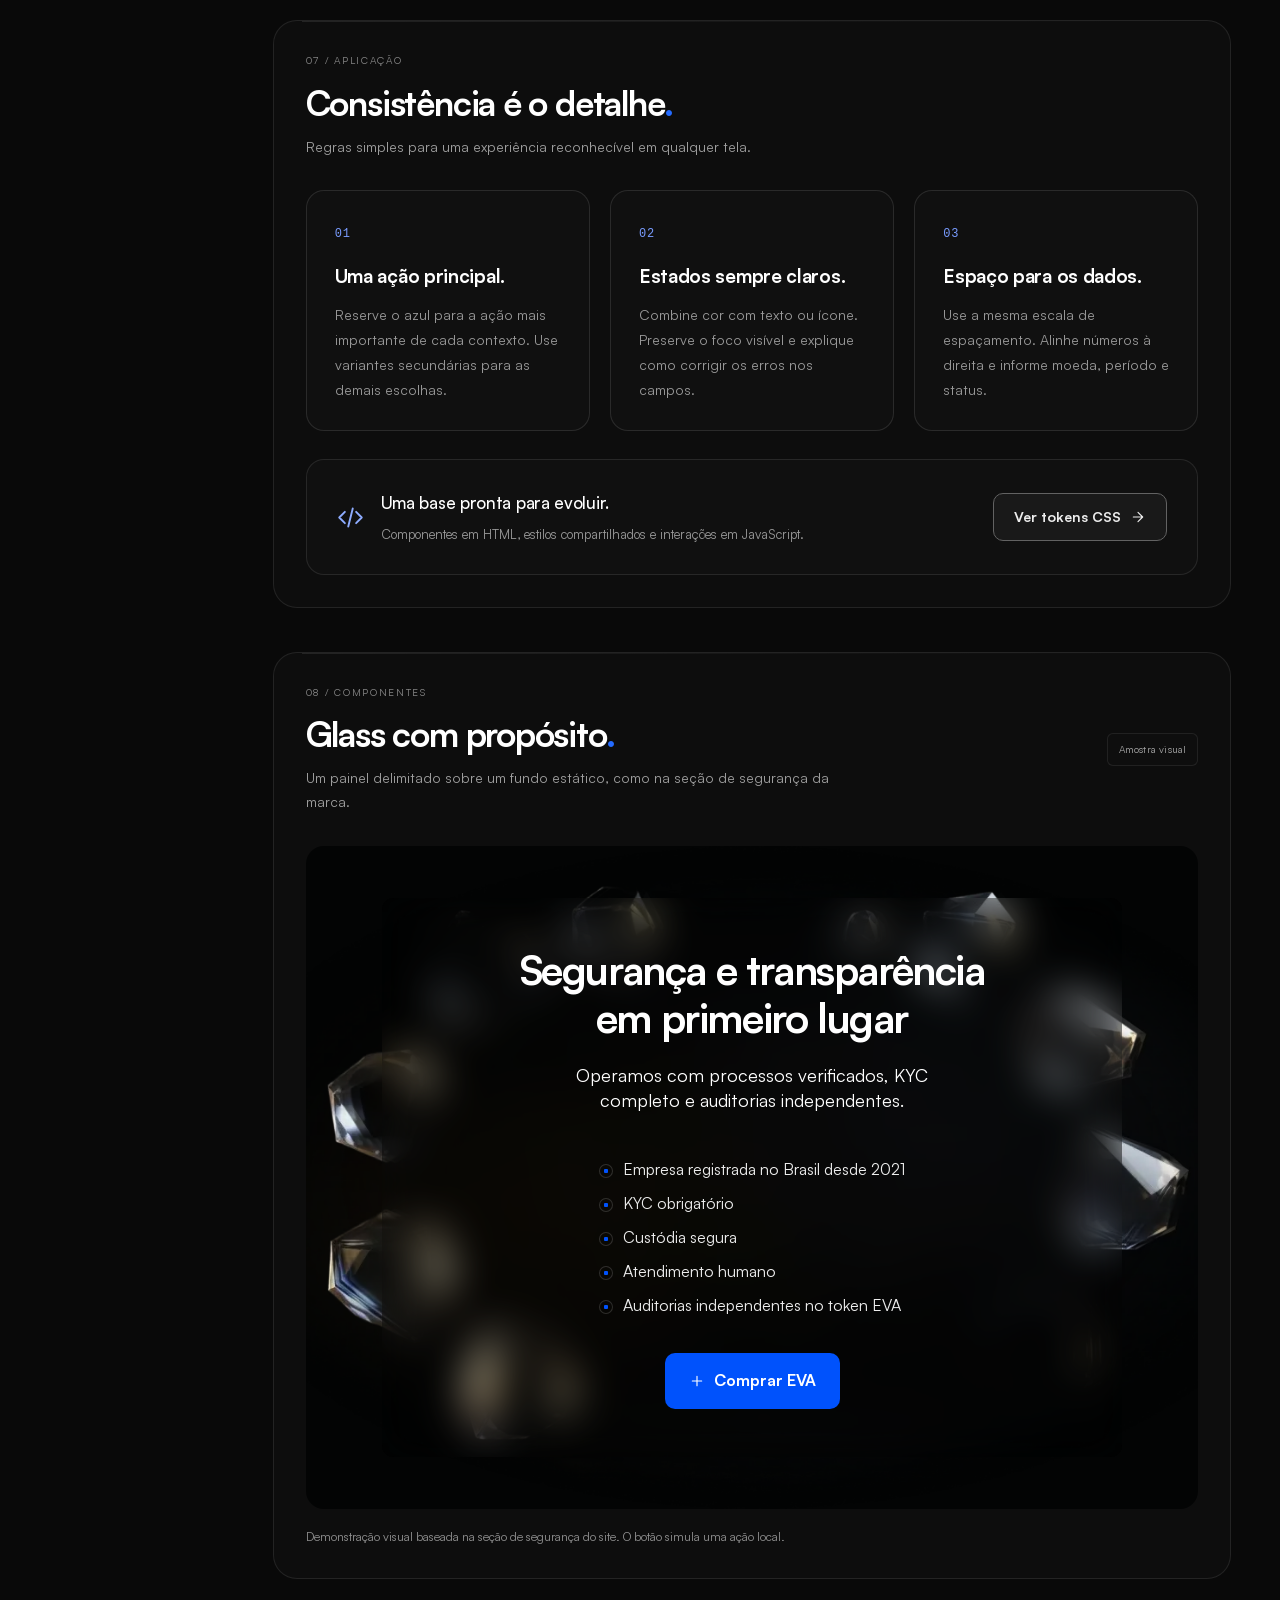
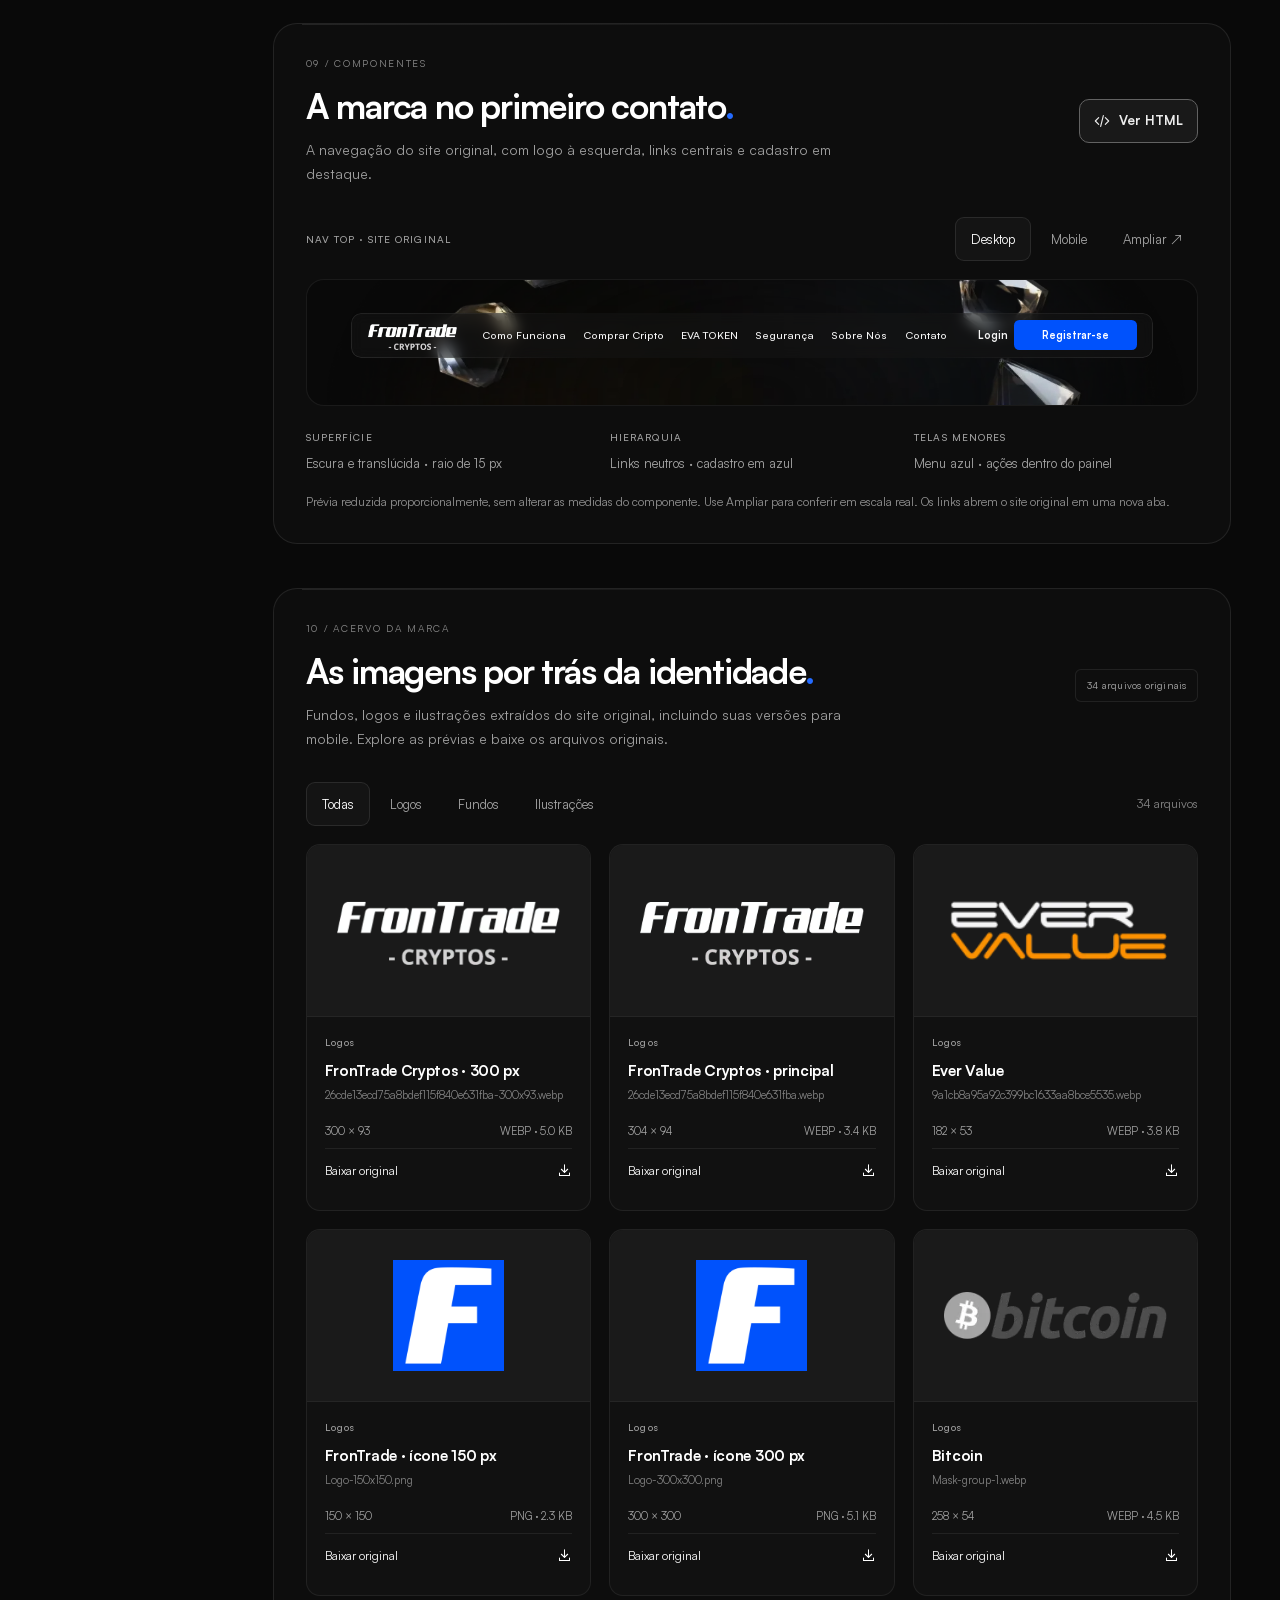
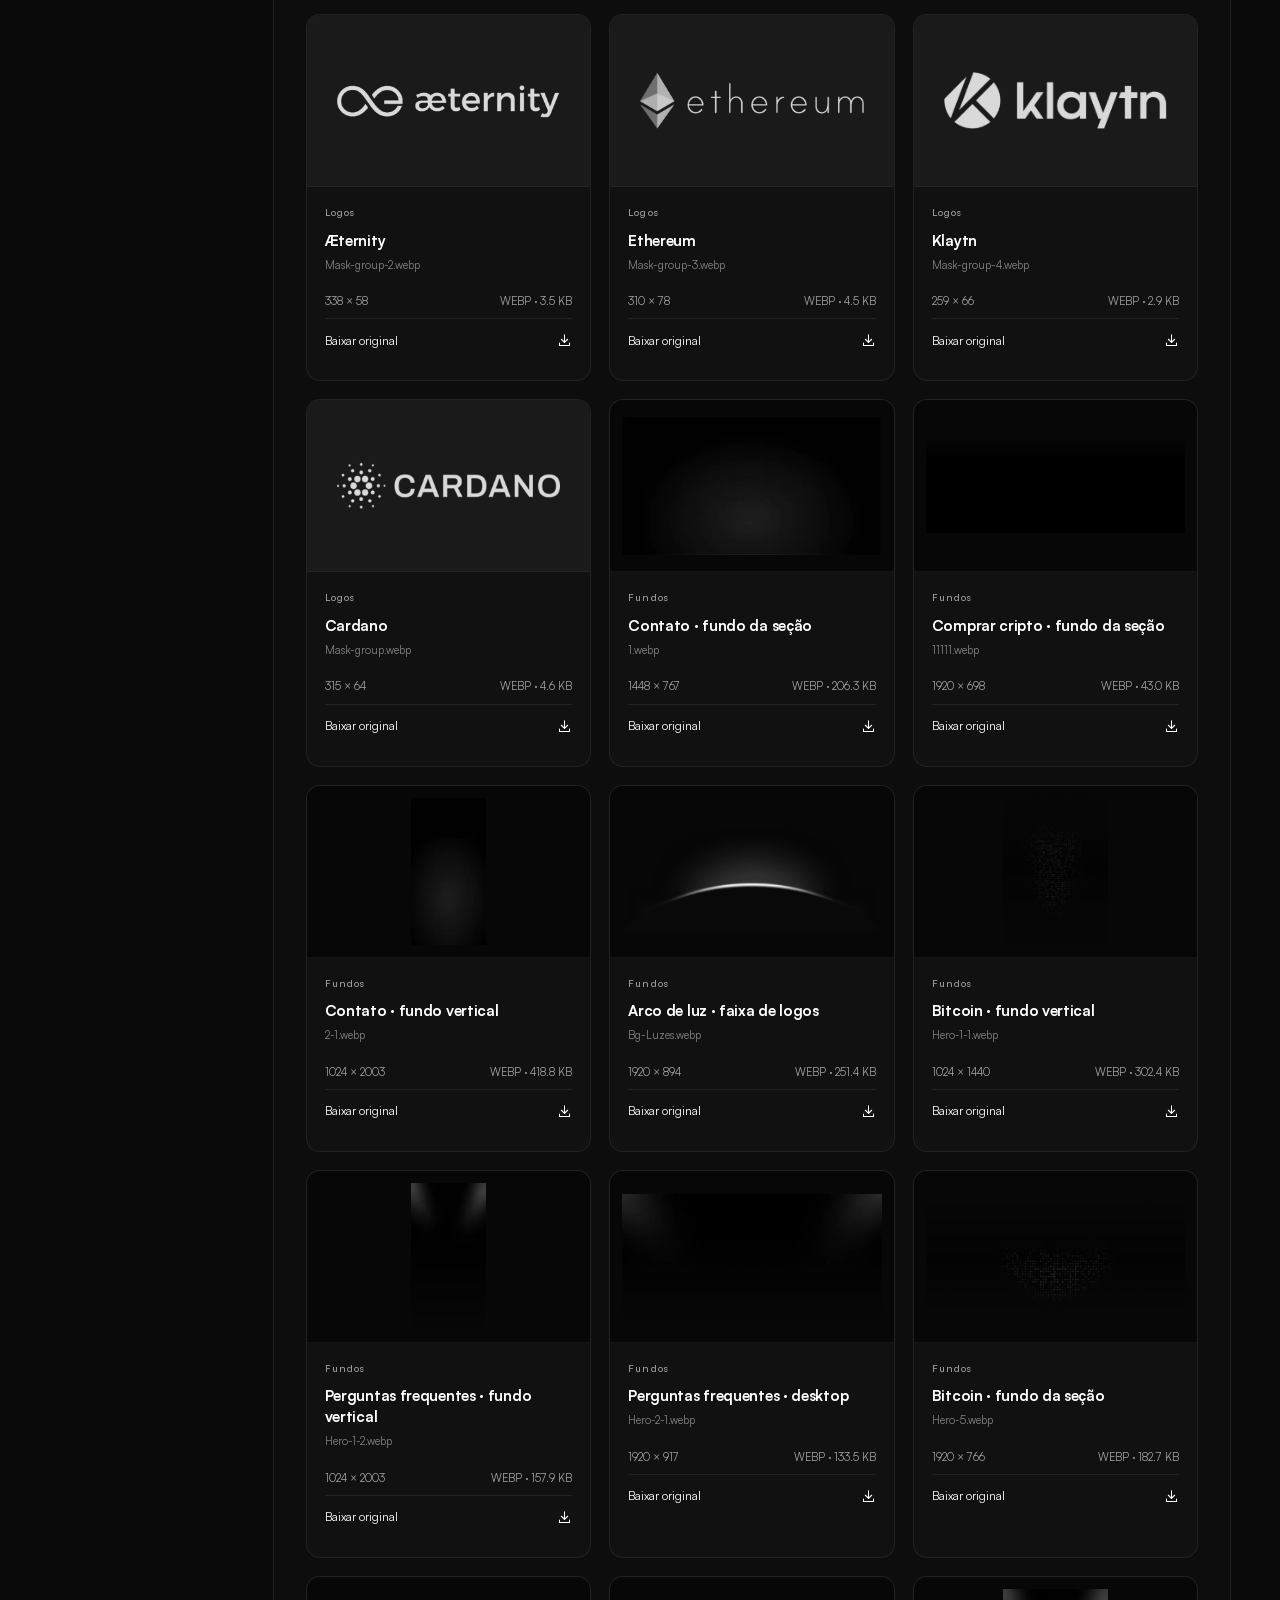
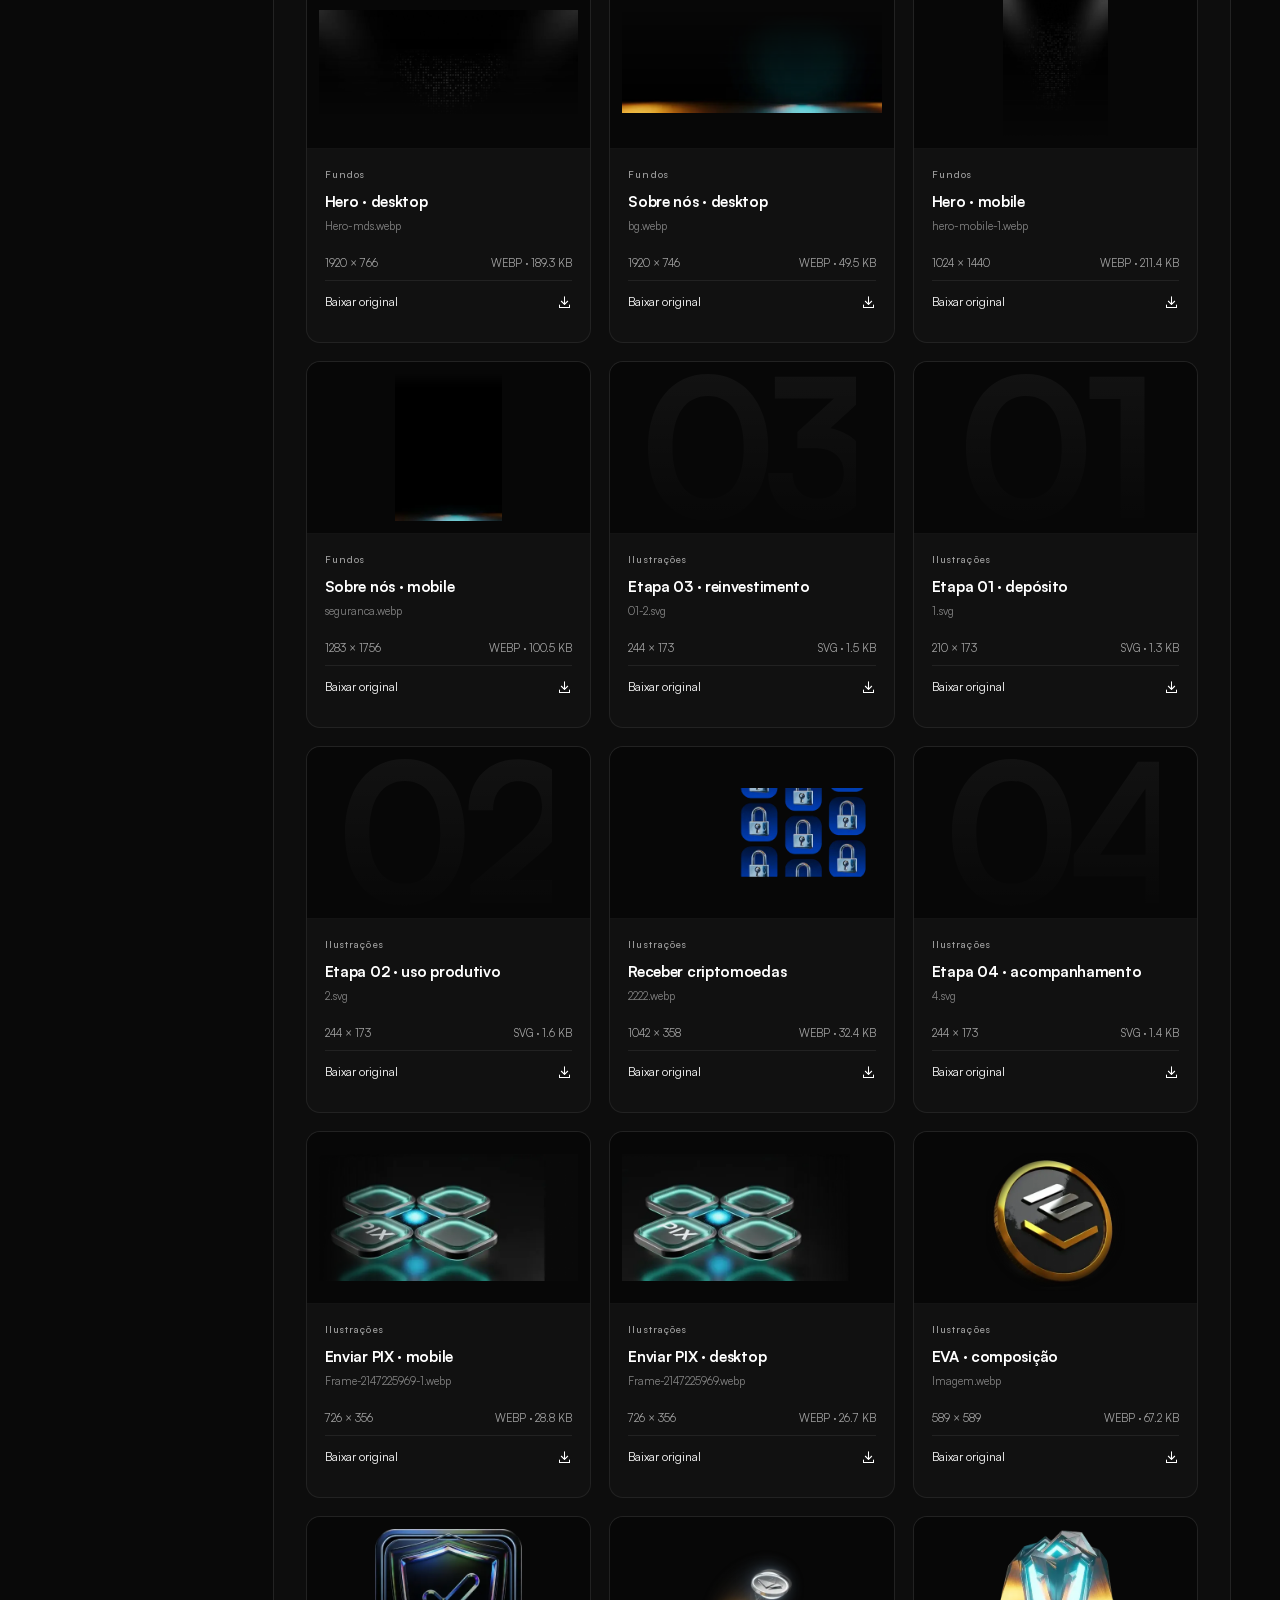
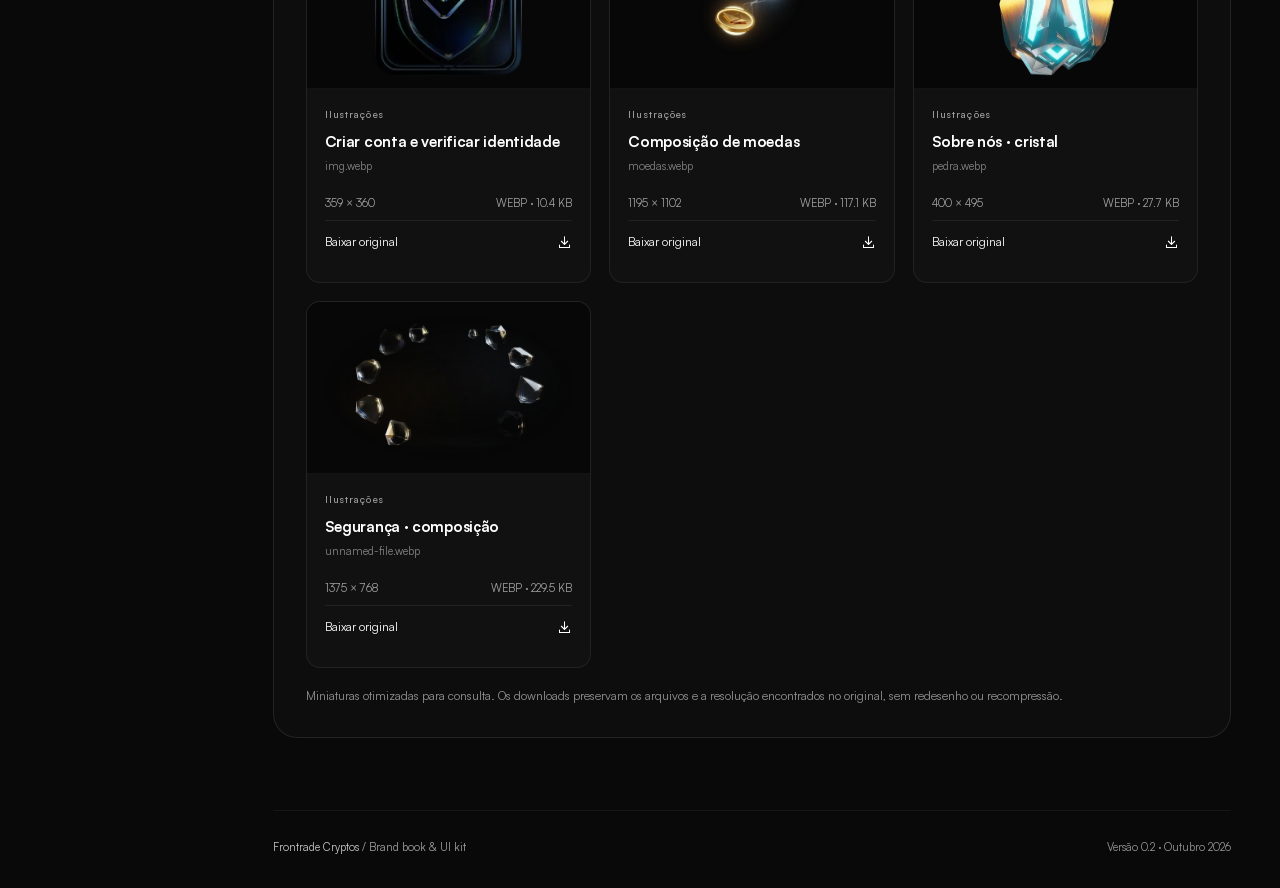
==== commit ce86421b: "Use original crystal backgrounds for glass previews and add header breathing room" ====
--- a/index.html
+++ b/index.html
@@ -5,8 +5,8 @@
     <meta name="theme-color" content="#090909" />
     <link rel="icon" type="image/webp" href="assets/images/logo.webp" />
     <title>Frontrade Cryptos — Brand book & UI kit</title>
-    <link rel="stylesheet" href="assets/css/styles.css?v=header-fidelity-25" /><script
-      src="assets/js/app.js?v=header-fidelity-25"
+    <link rel="stylesheet" href="assets/css/styles.css?v=glass-backgrounds-27" /><script
+      src="assets/js/app.js?v=glass-backgrounds-27"
       defer
     ></script>
   </head>
@@ -720,12 +720,12 @@
               ><div class="navigation-canvas" id="navigation-canvas">
                 <img
                   class="navigation-backdrop"
-                  src="assets/images/previews/original/2026-01-Hero-mds.webp"
+                  src="assets/images/original/2026-01-unnamed-file.webp"
                   alt=""
                   loading="lazy"
                   decoding="async"
-                  width="640"
-                  height="255"
+                  width="1375"
+                  height="768"
                 />
                 <header class="brand-nav" id="brand-nav-example">
                   <a
--- a/assets/css/styles.css
+++ b/assets/css/styles.css
@@ -4215,7 +4215,7 @@
 /* Glass is confined to the central security sample. The scenery is static. */
 .glass-stage {
   padding: 52px 32px;
-  background: #030404 url("../images/glass-crystals.svg") center / cover no-repeat;
+  background: #030404 url("../images/original/2026-01-unnamed-file.webp") center / cover no-repeat;
   border-radius: 18px;
   overflow: hidden;
 }
@@ -4368,14 +4368,16 @@
 .navigation-backdrop {
   position: absolute;
   inset: 0;
-  z-index: -1;
+  z-index: 0;
   width: 100%;
   height: 100%;
   object-fit: cover;
-  object-position: center top;
+  object-position: center 35%;
+  pointer-events: none;
 }
 .brand-nav {
   position: relative;
+  z-index: 1;
   display: flex;
   flex-wrap: wrap;
   align-items: center;
@@ -4448,6 +4450,7 @@
   width: 250px;
   height: 48px;
   gap: 10px;
+  margin-right: 25px;
 }
 .brand-nav-actions .brand-nav-login {
   color: #fff;
@@ -4511,6 +4514,7 @@
   height: 41px;
   padding: 8px 10px;
   margin-left: auto;
+  margin-right: 25px;
   border: 0;
   border-radius: 7px;
   background: var(--brand);
@@ -4530,7 +4534,7 @@
   display: none;
 }
 .navigation-dialog {
-  width: 100vw;
+  width: 100%;
   max-width: none;
   max-height: 90vh;
   padding: 24px;
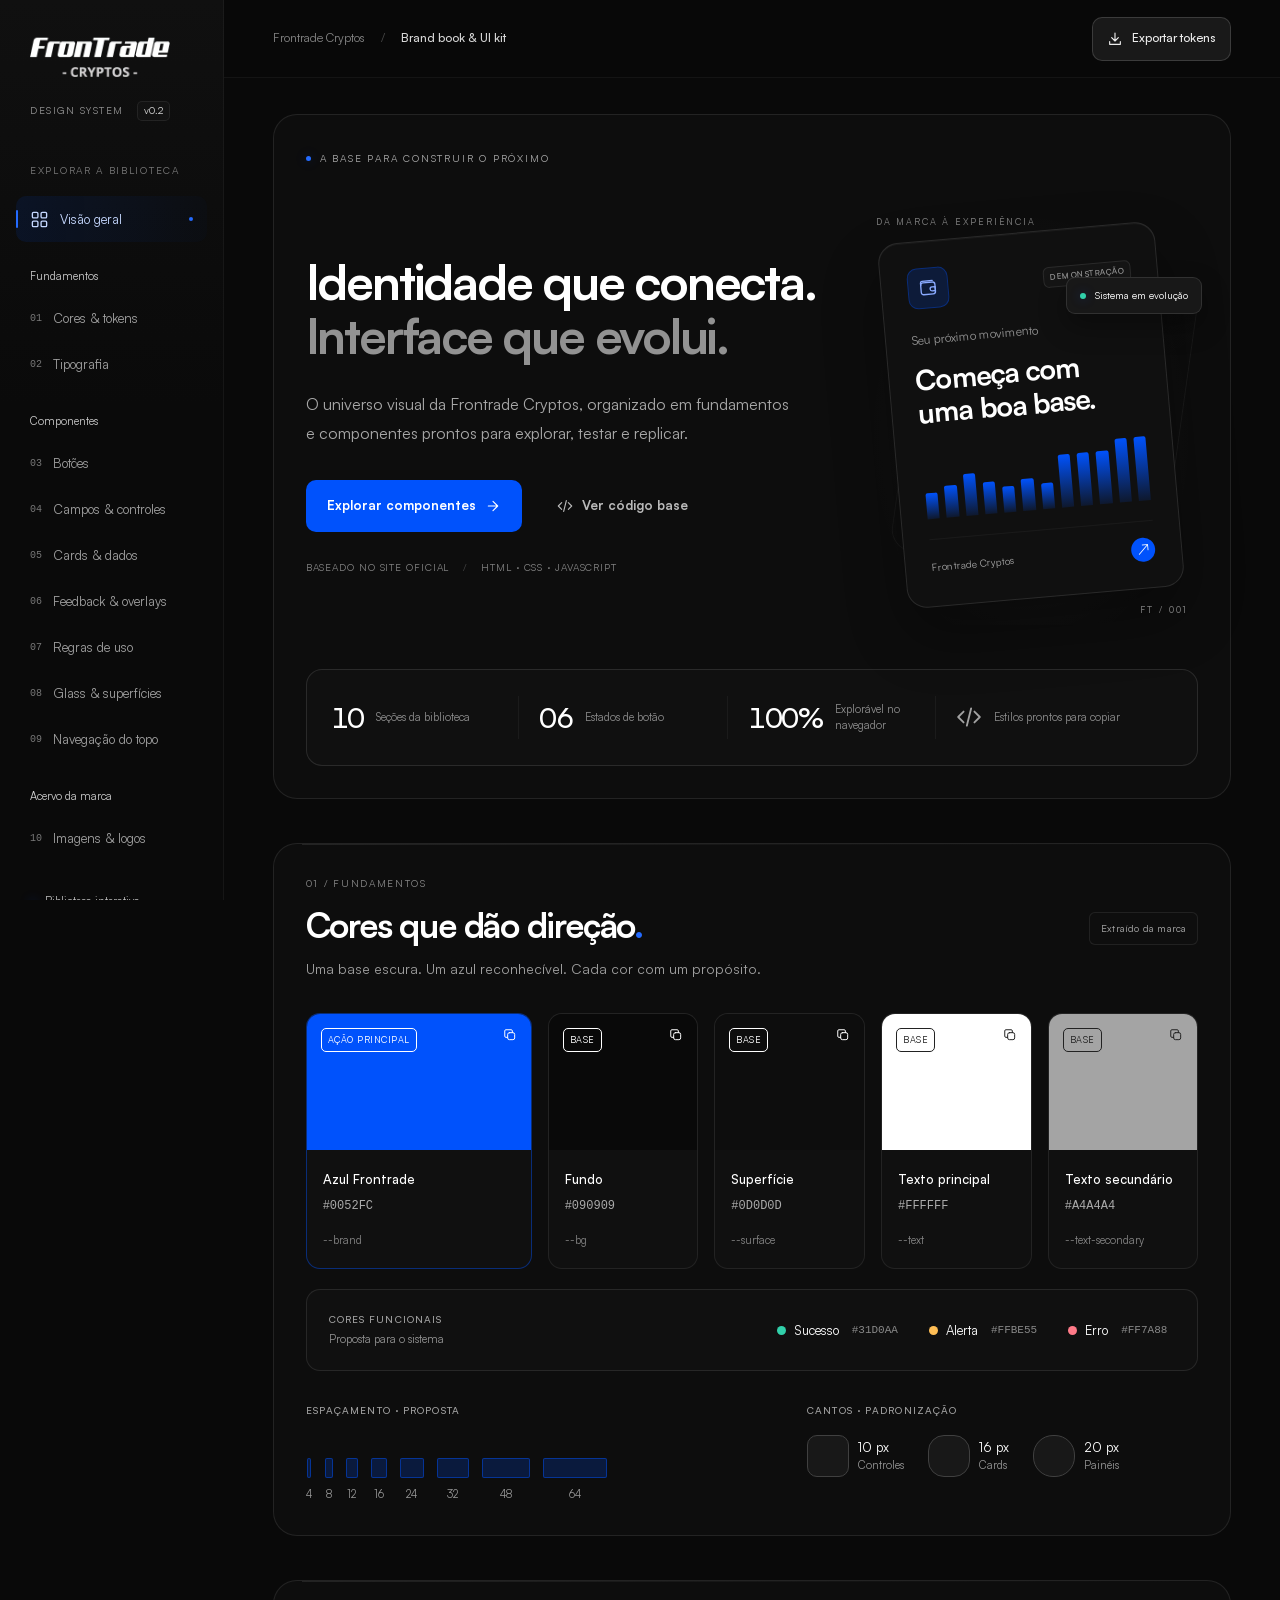
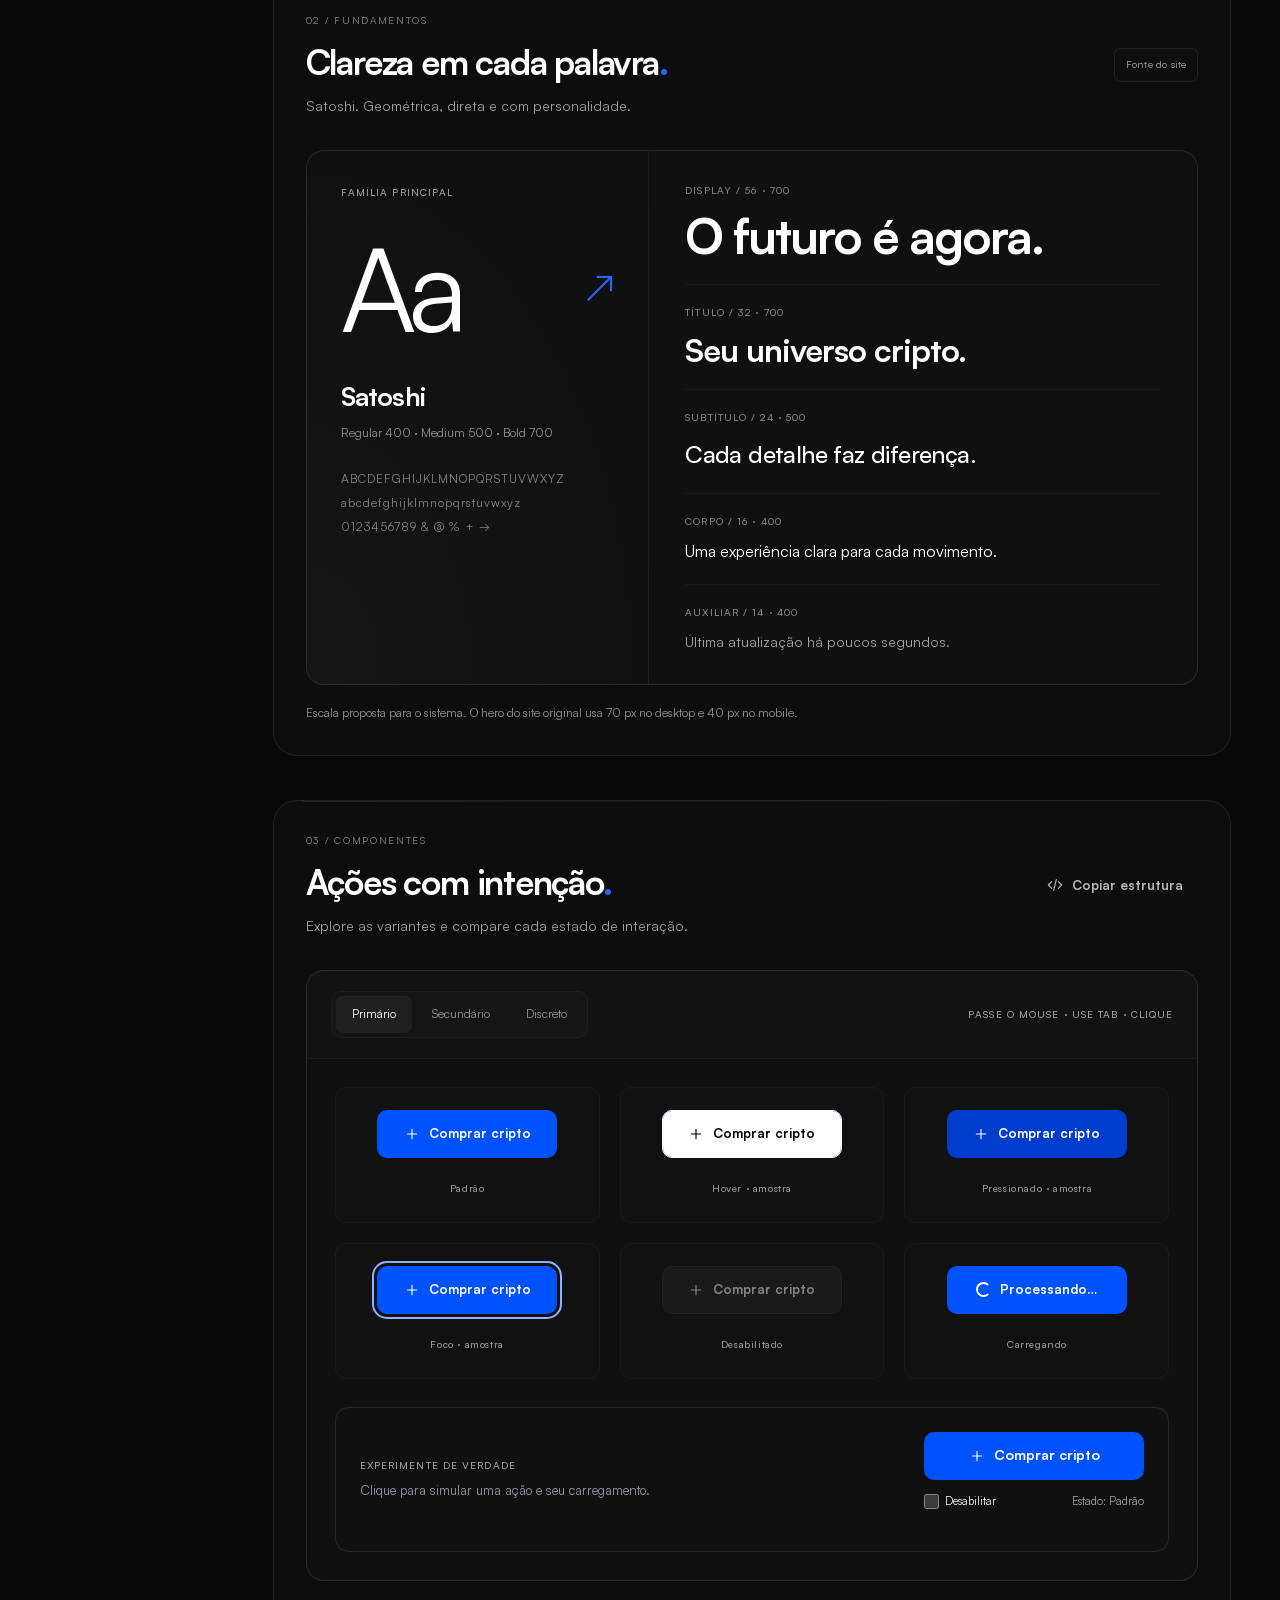
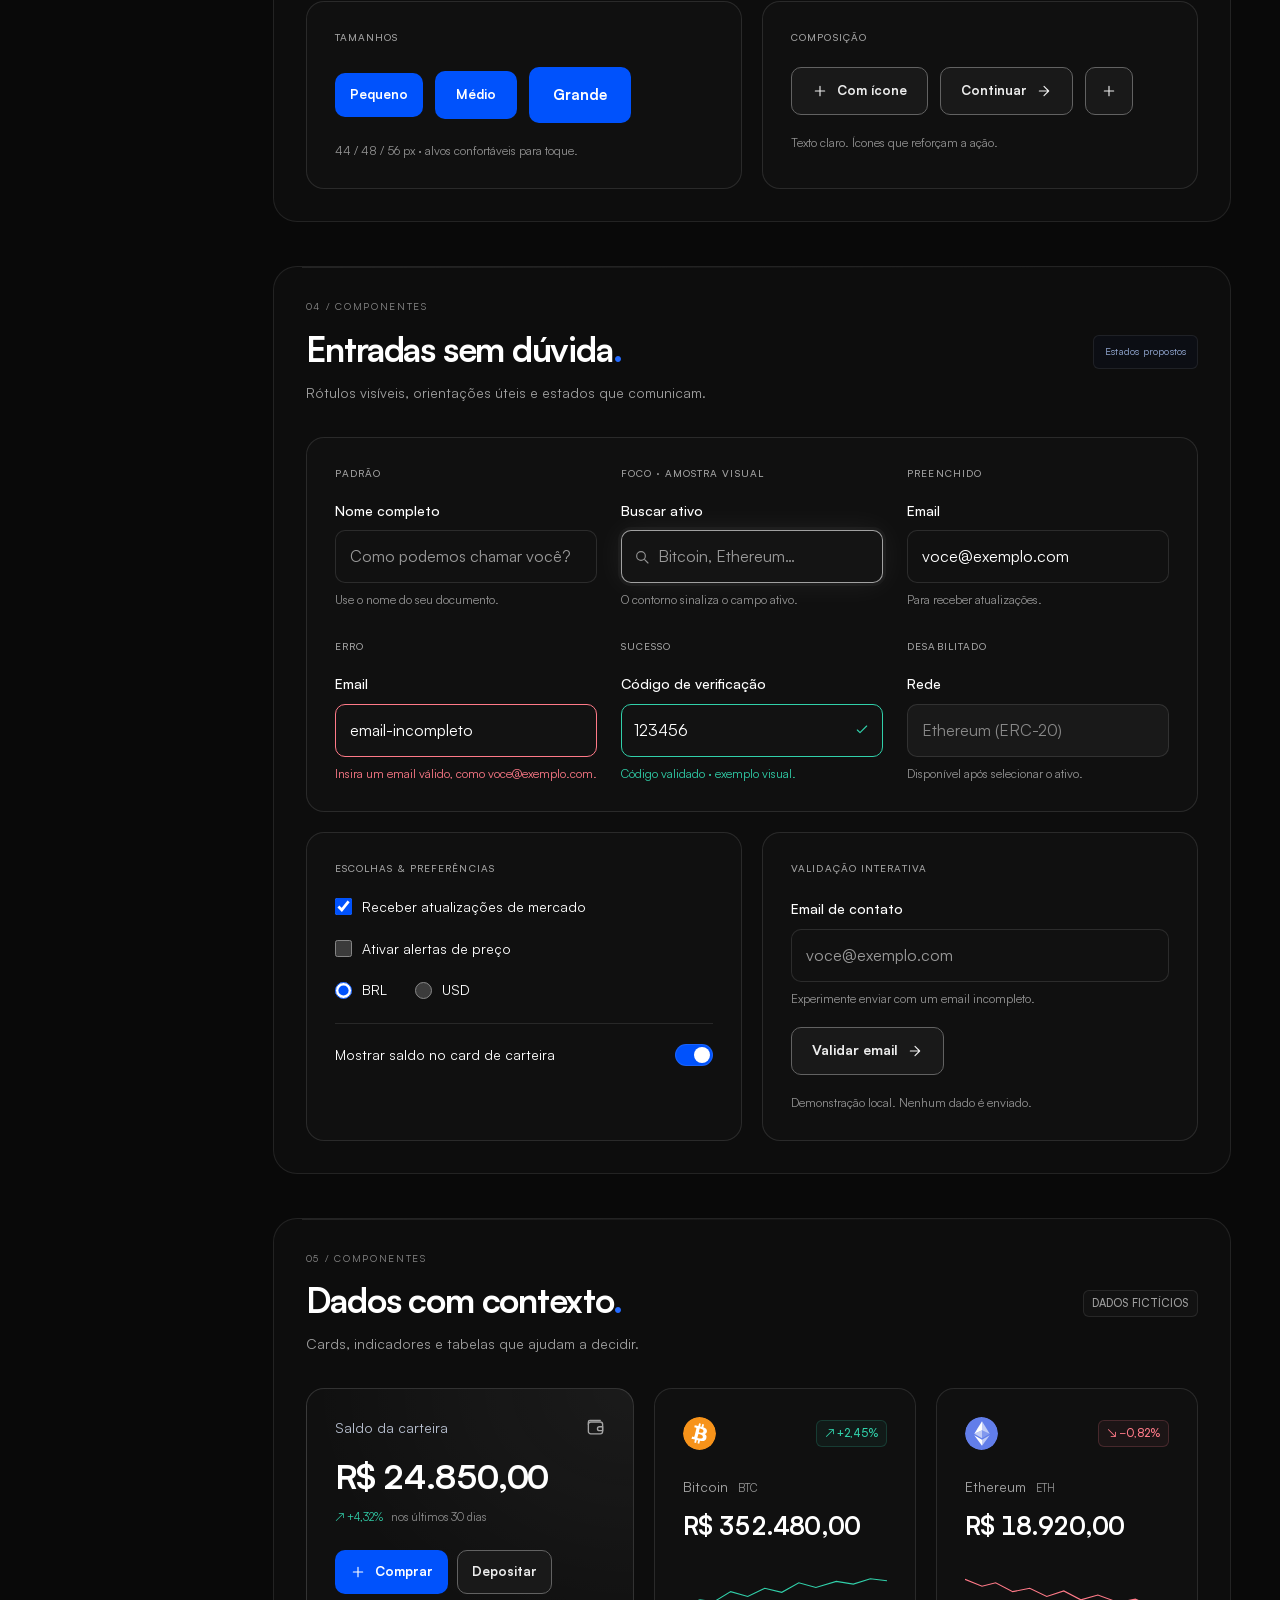
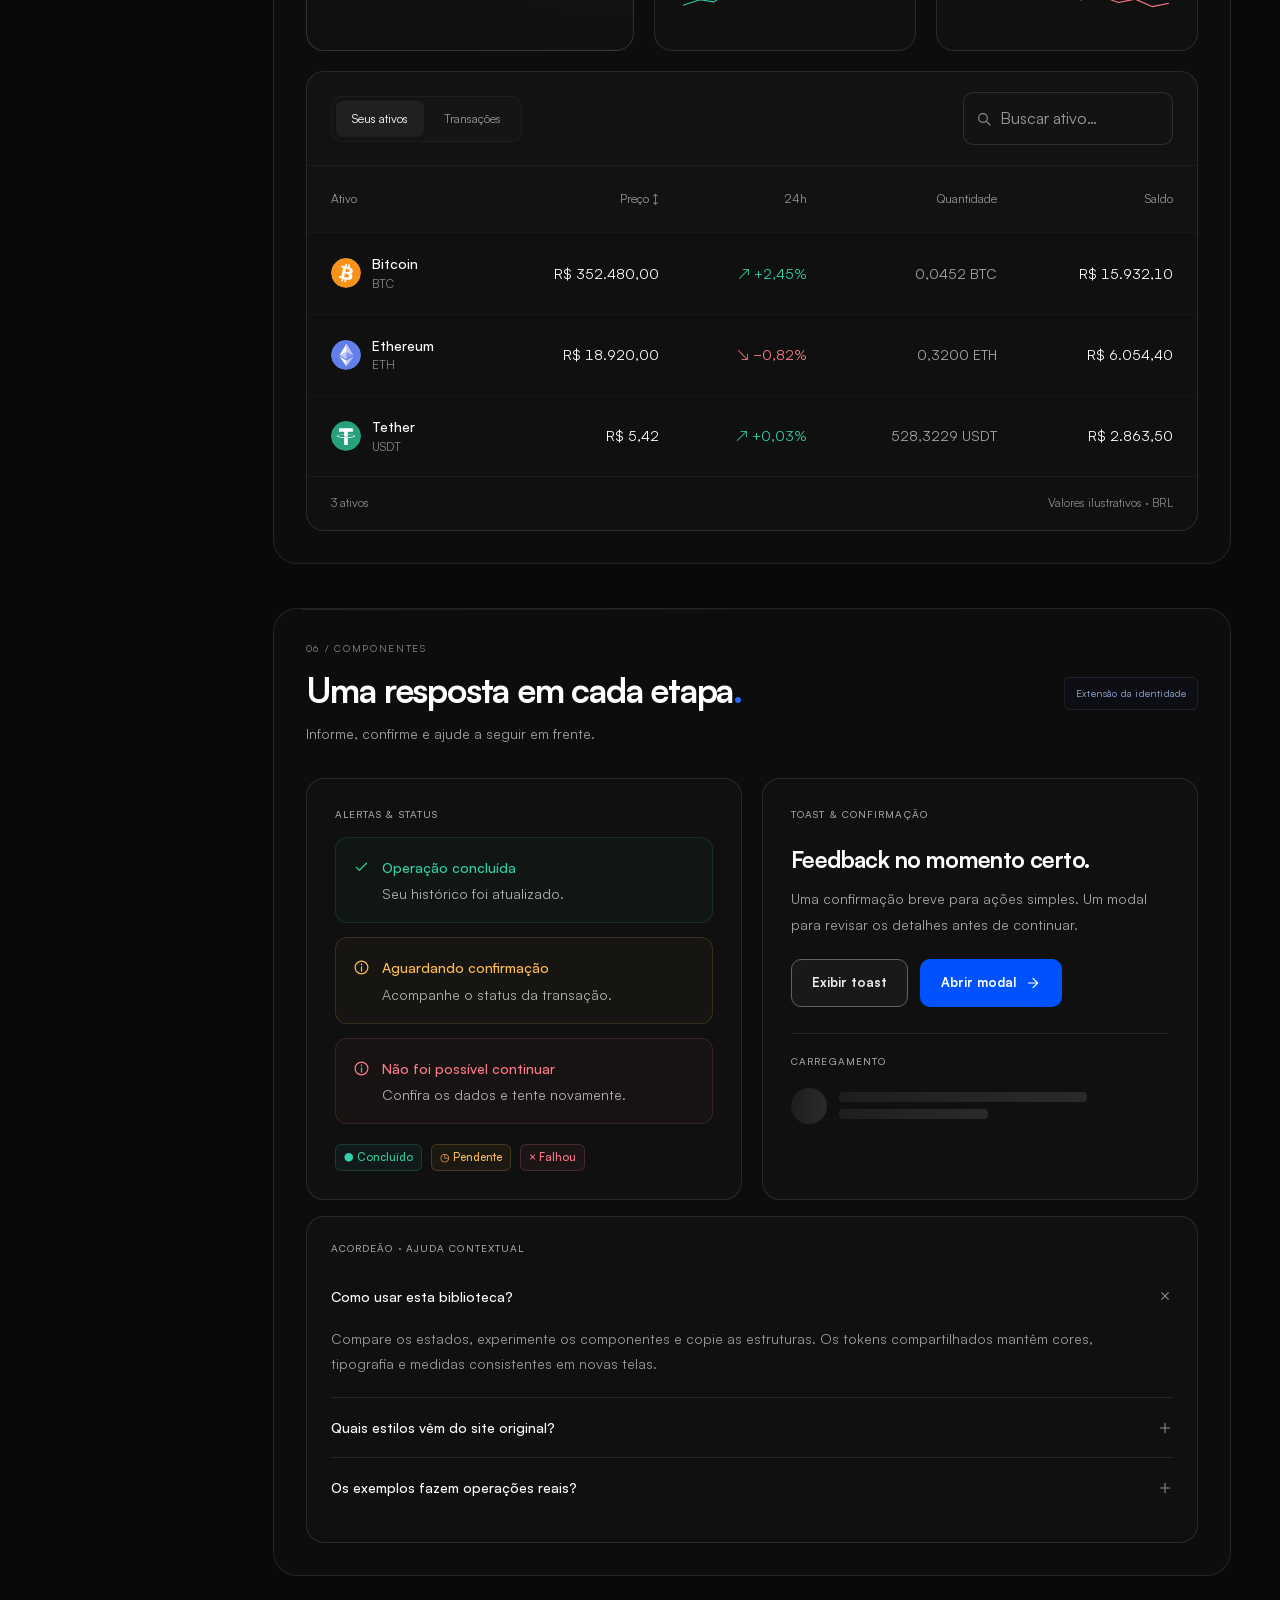
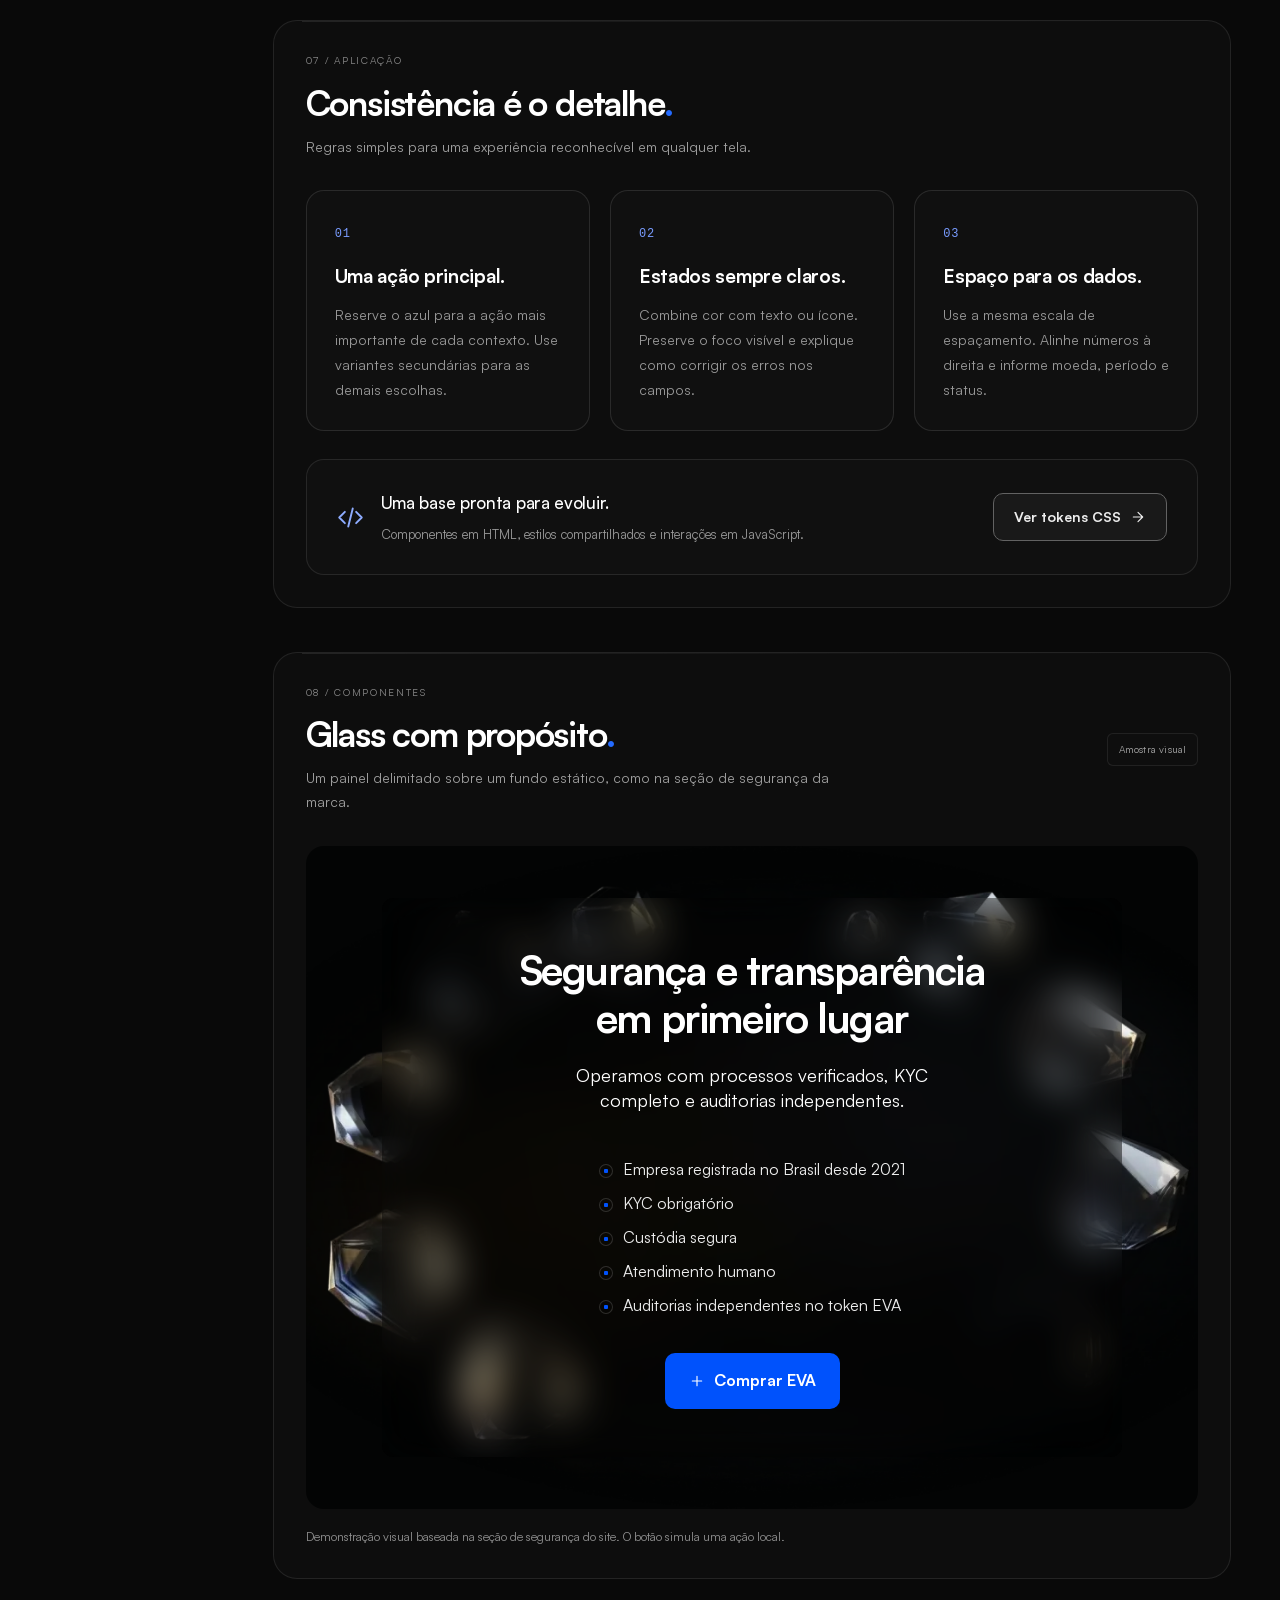
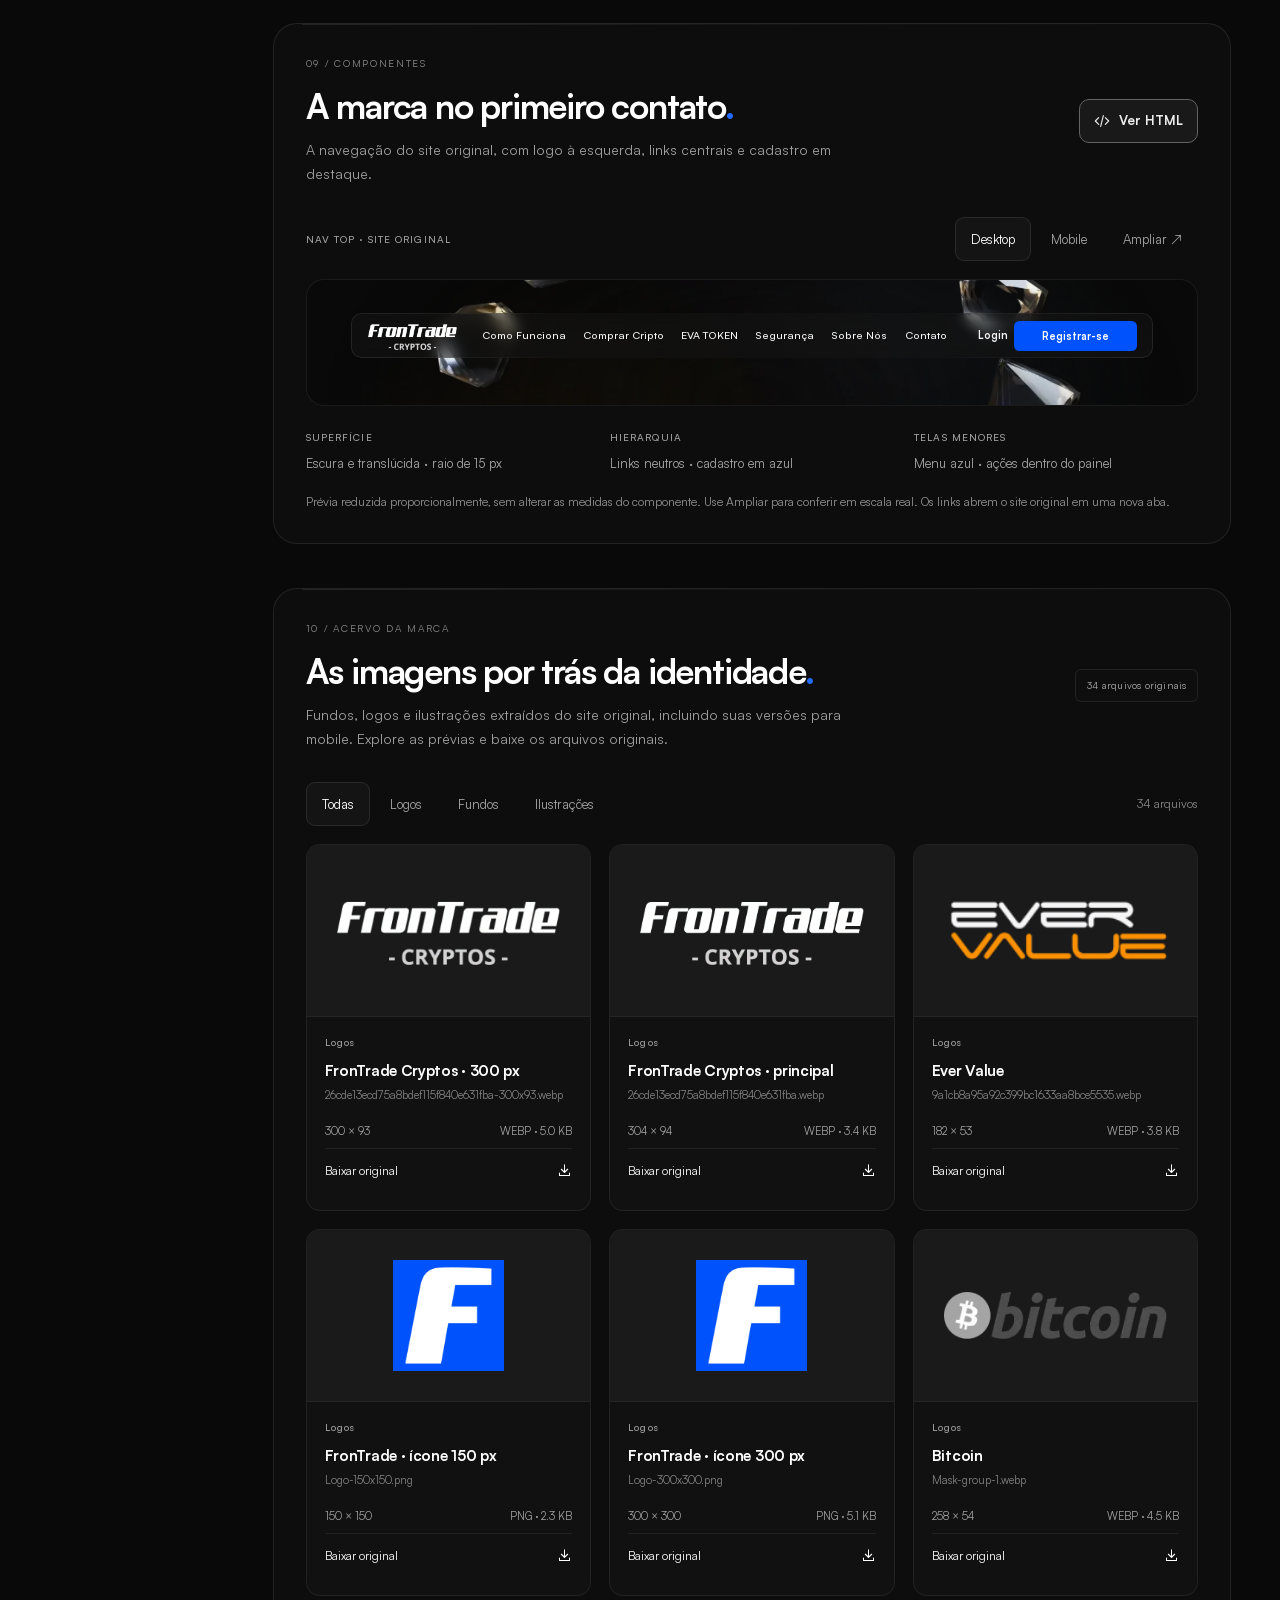
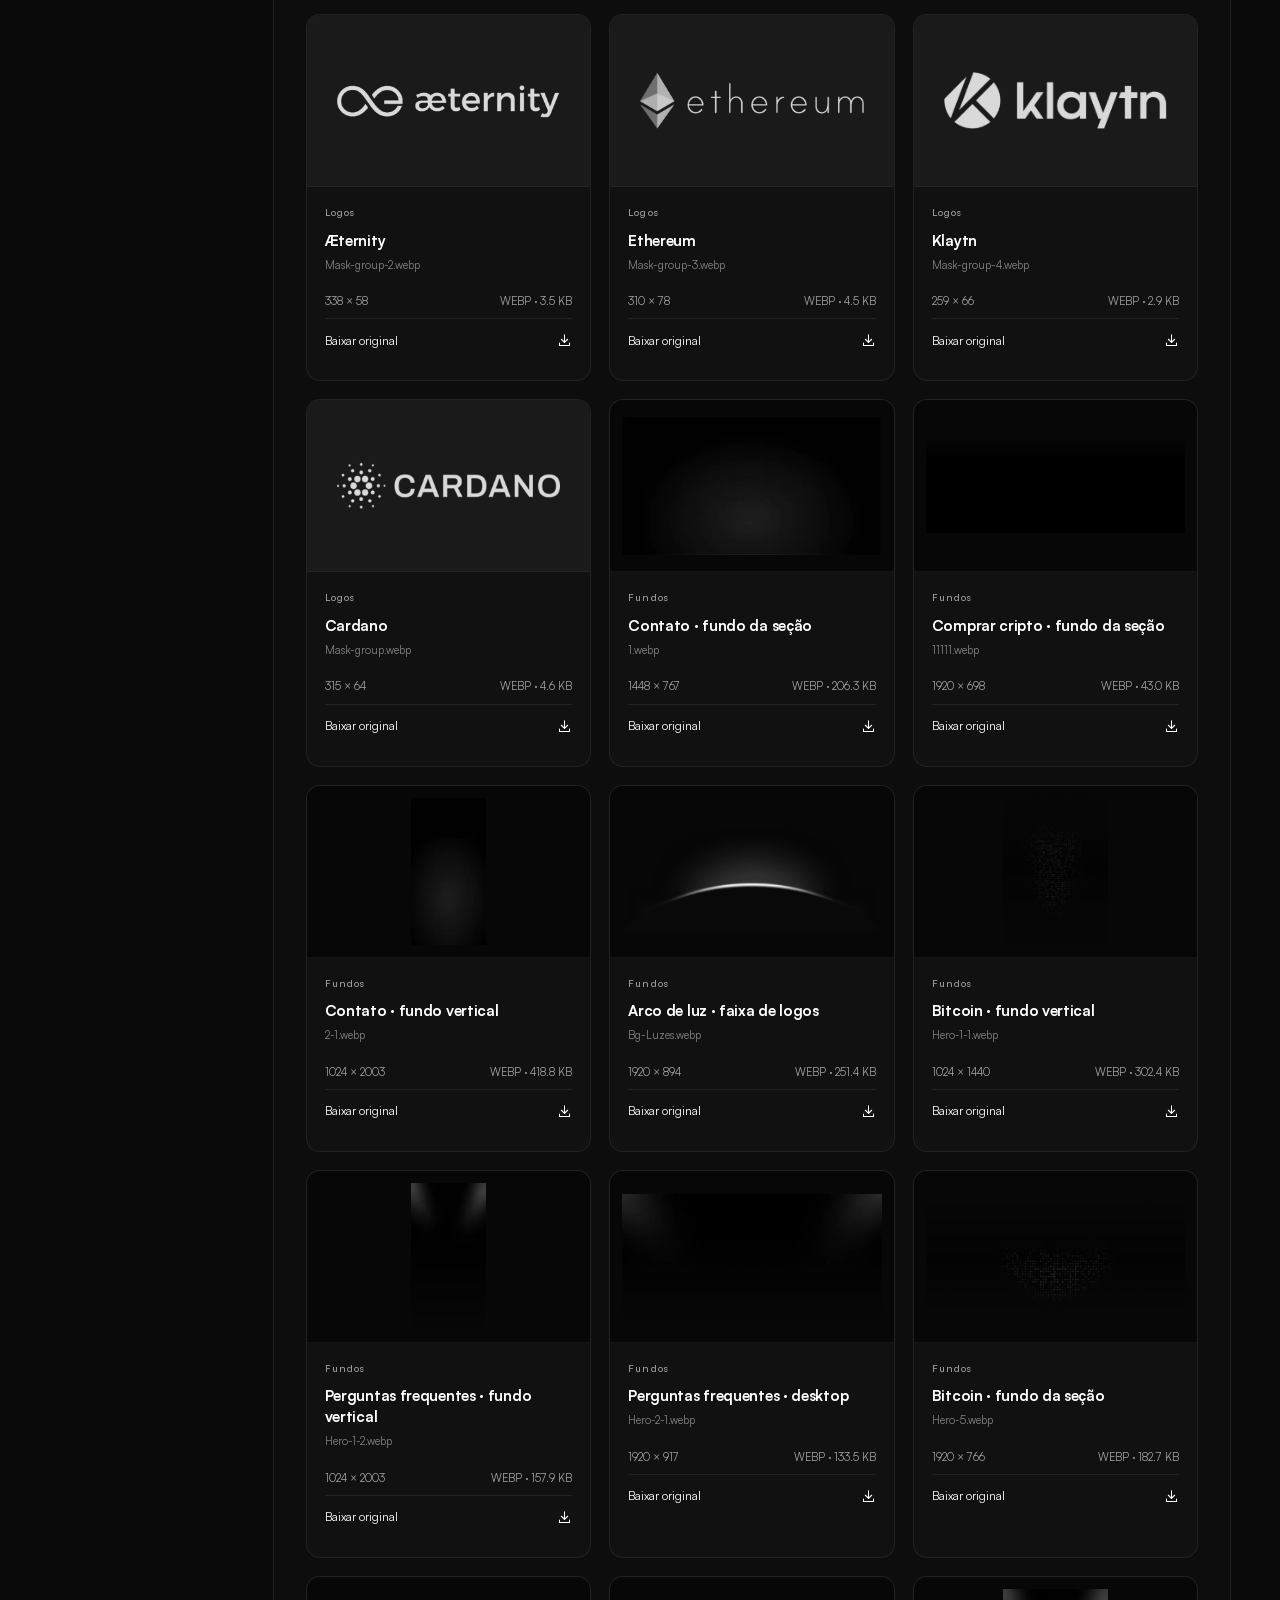
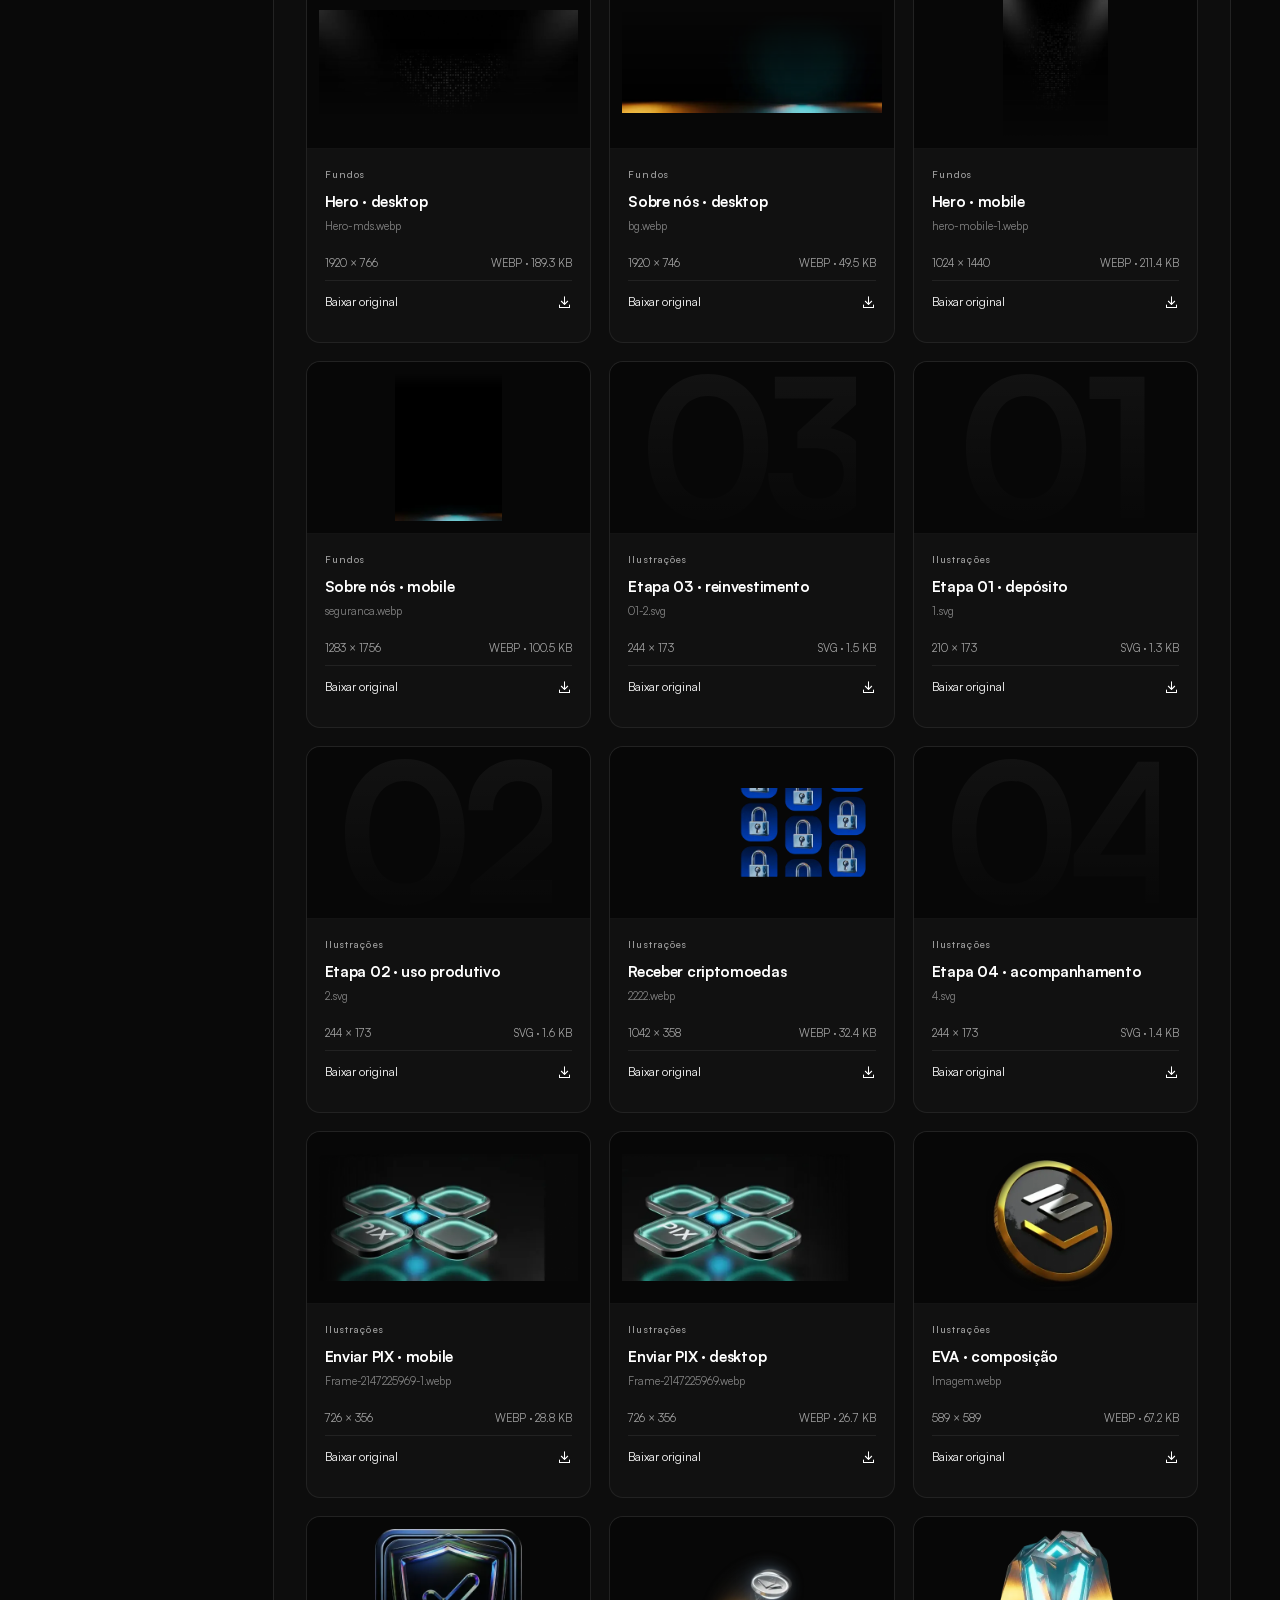
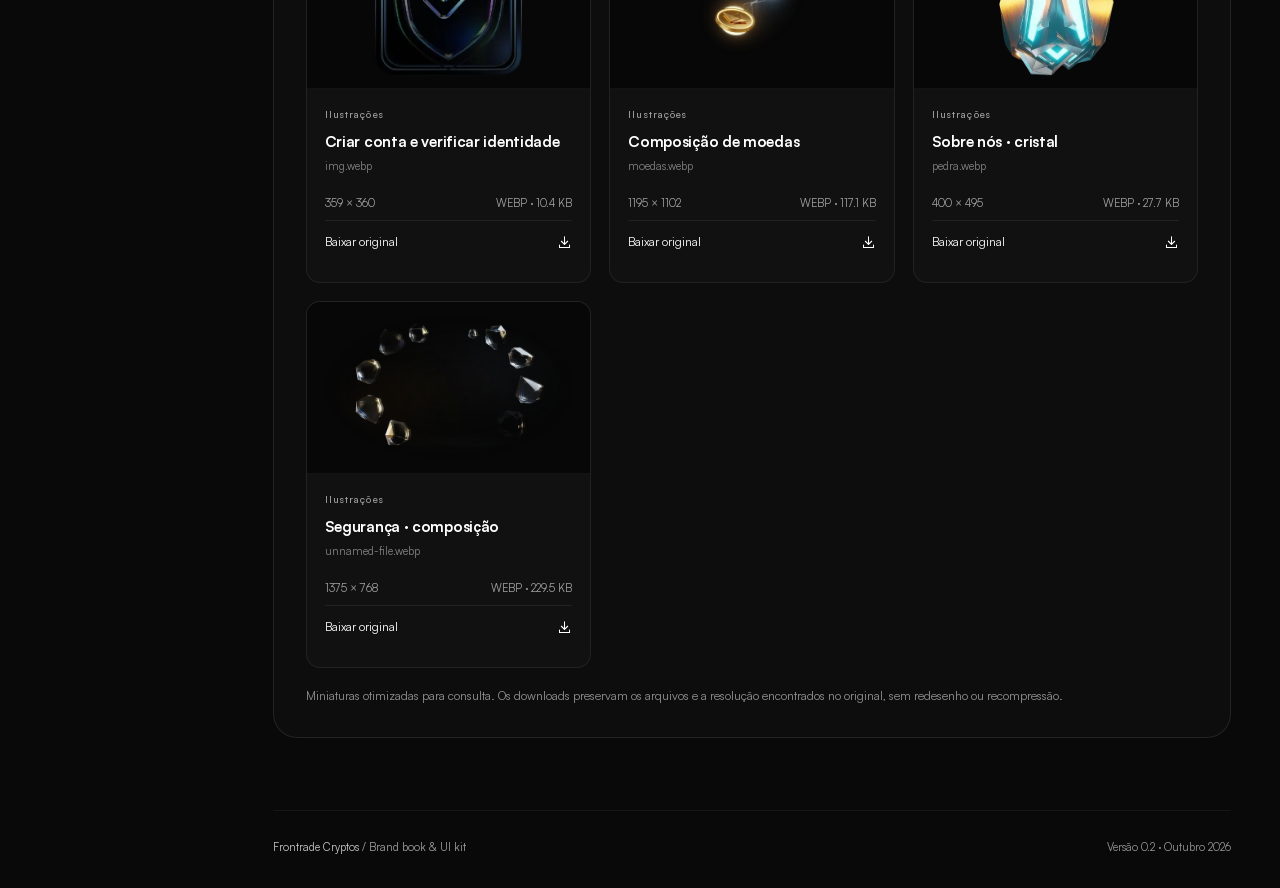
==== commit 1367a8a8: "Center header registration button vertically" ====
--- a/index.html
+++ b/index.html
@@ -5,8 +5,8 @@
     <meta name="theme-color" content="#090909" />
     <link rel="icon" type="image/webp" href="assets/images/logo.webp" />
     <title>Frontrade Cryptos — Brand book & UI kit</title>
-    <link rel="stylesheet" href="assets/css/styles.css?v=glass-backgrounds-27" /><script
-      src="assets/js/app.js?v=glass-backgrounds-27"
+    <link rel="stylesheet" href="assets/css/styles.css?v=header-center-28" /><script
+      src="assets/js/app.js?v=header-center-28"
       defer
     ></script>
   </head>
--- a/assets/css/styles.css
+++ b/assets/css/styles.css
@@ -4461,7 +4461,7 @@
 .brand-nav-register {
   display: flex;
   justify-content: center;
-  align-items: flex-start;
+  align-items: center;
   width: 185px;
   height: 48px;
 }
